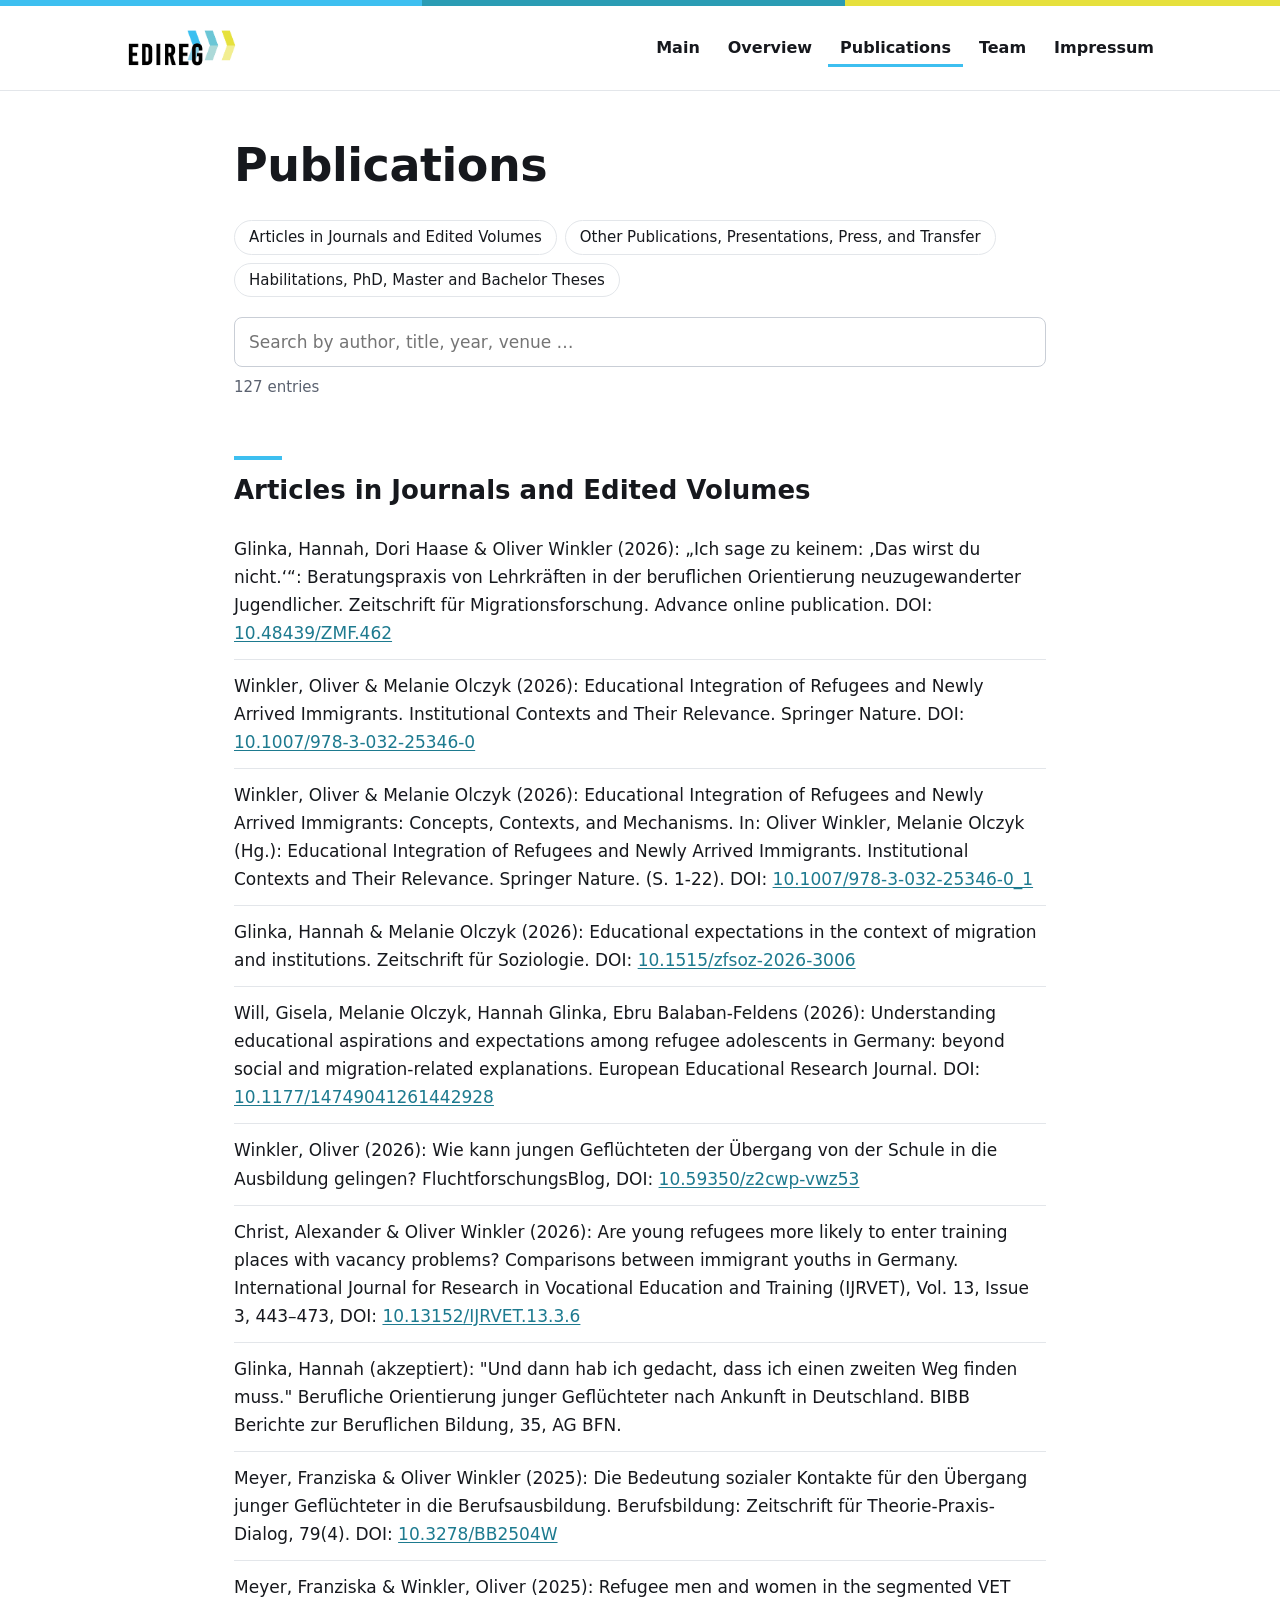
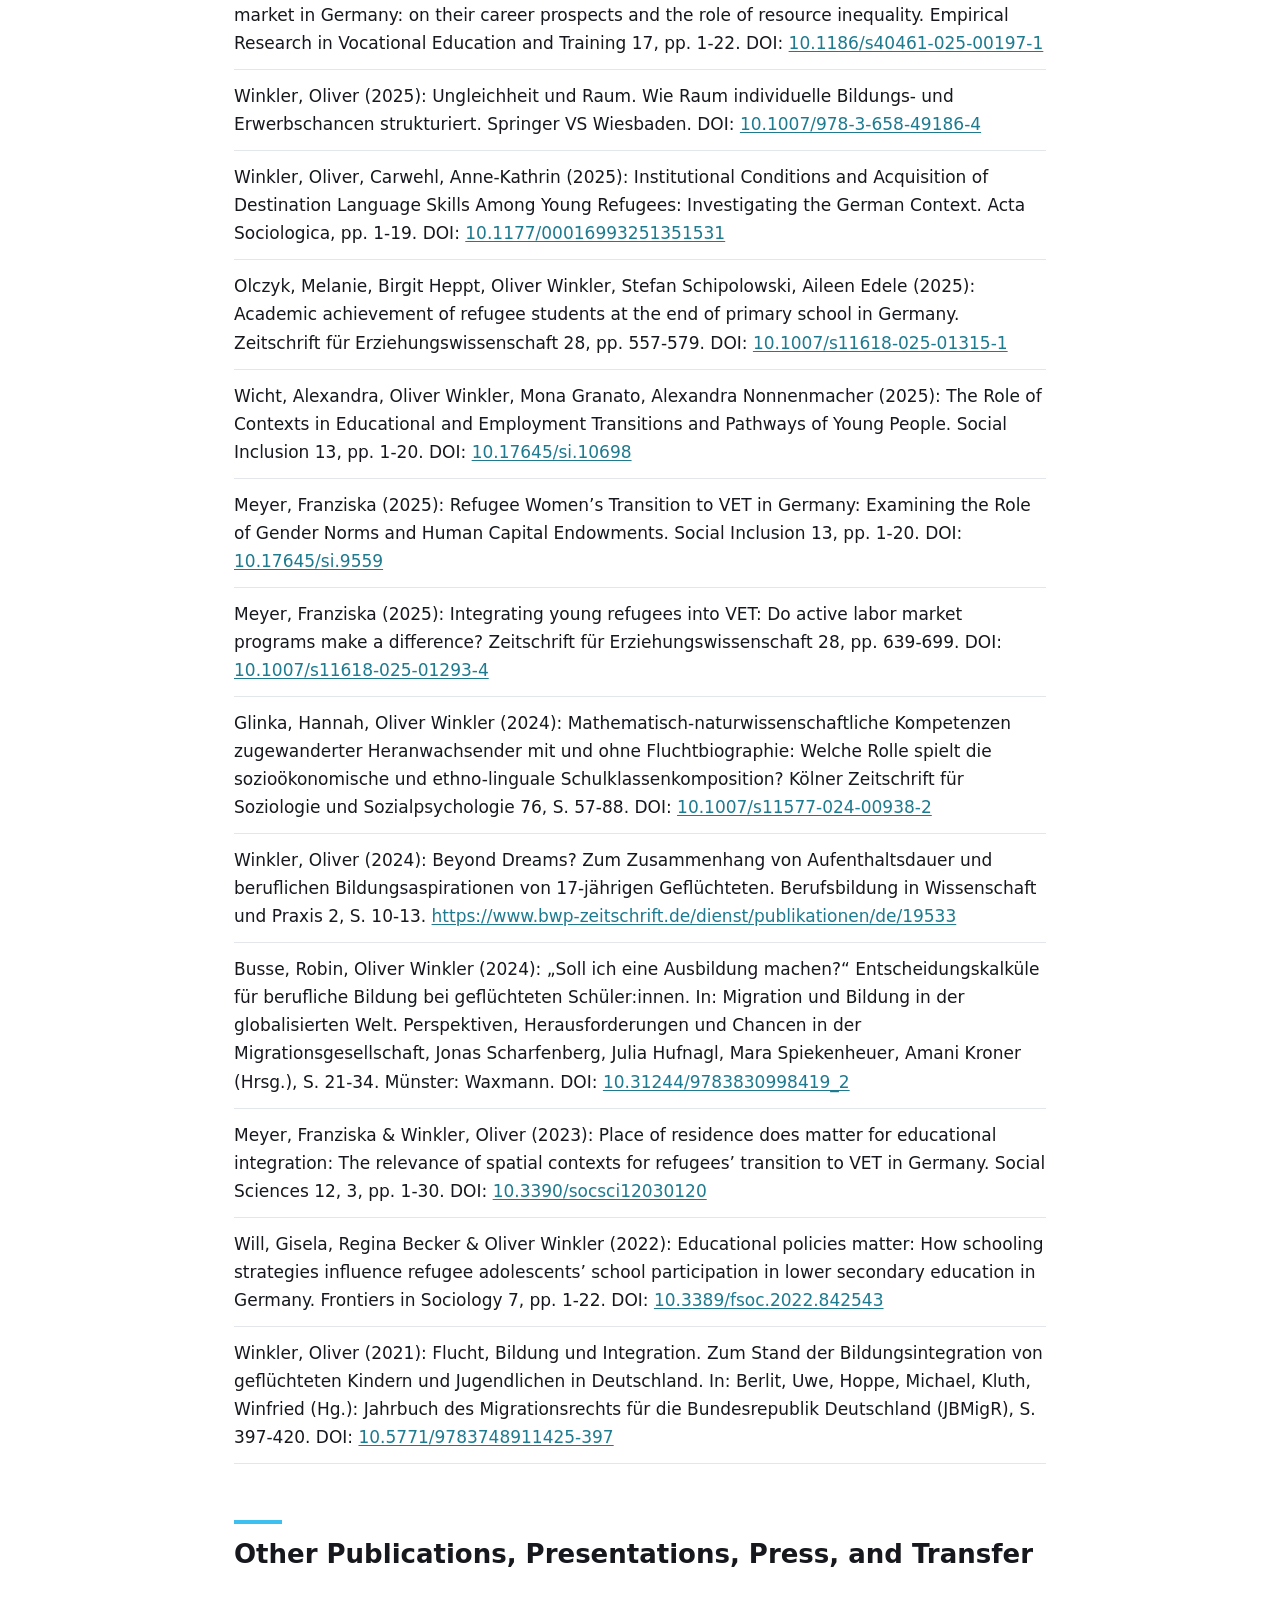
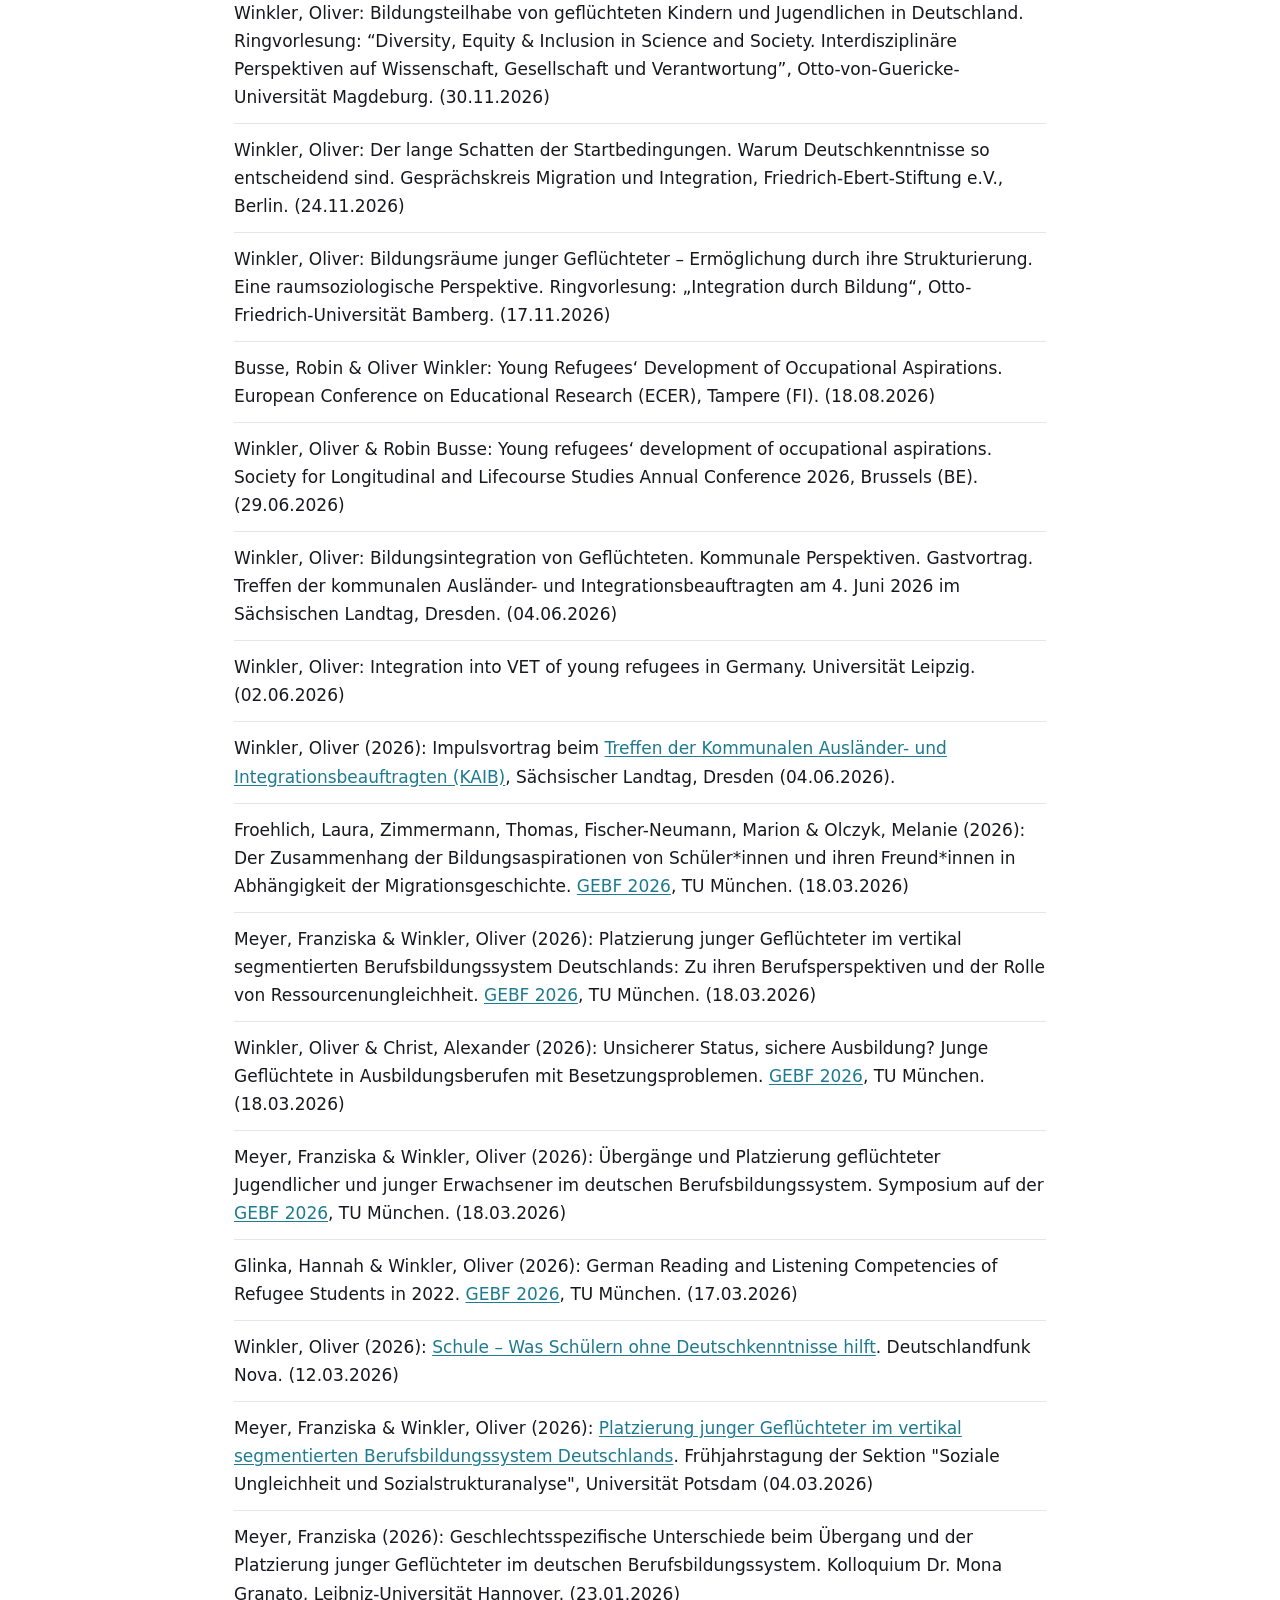
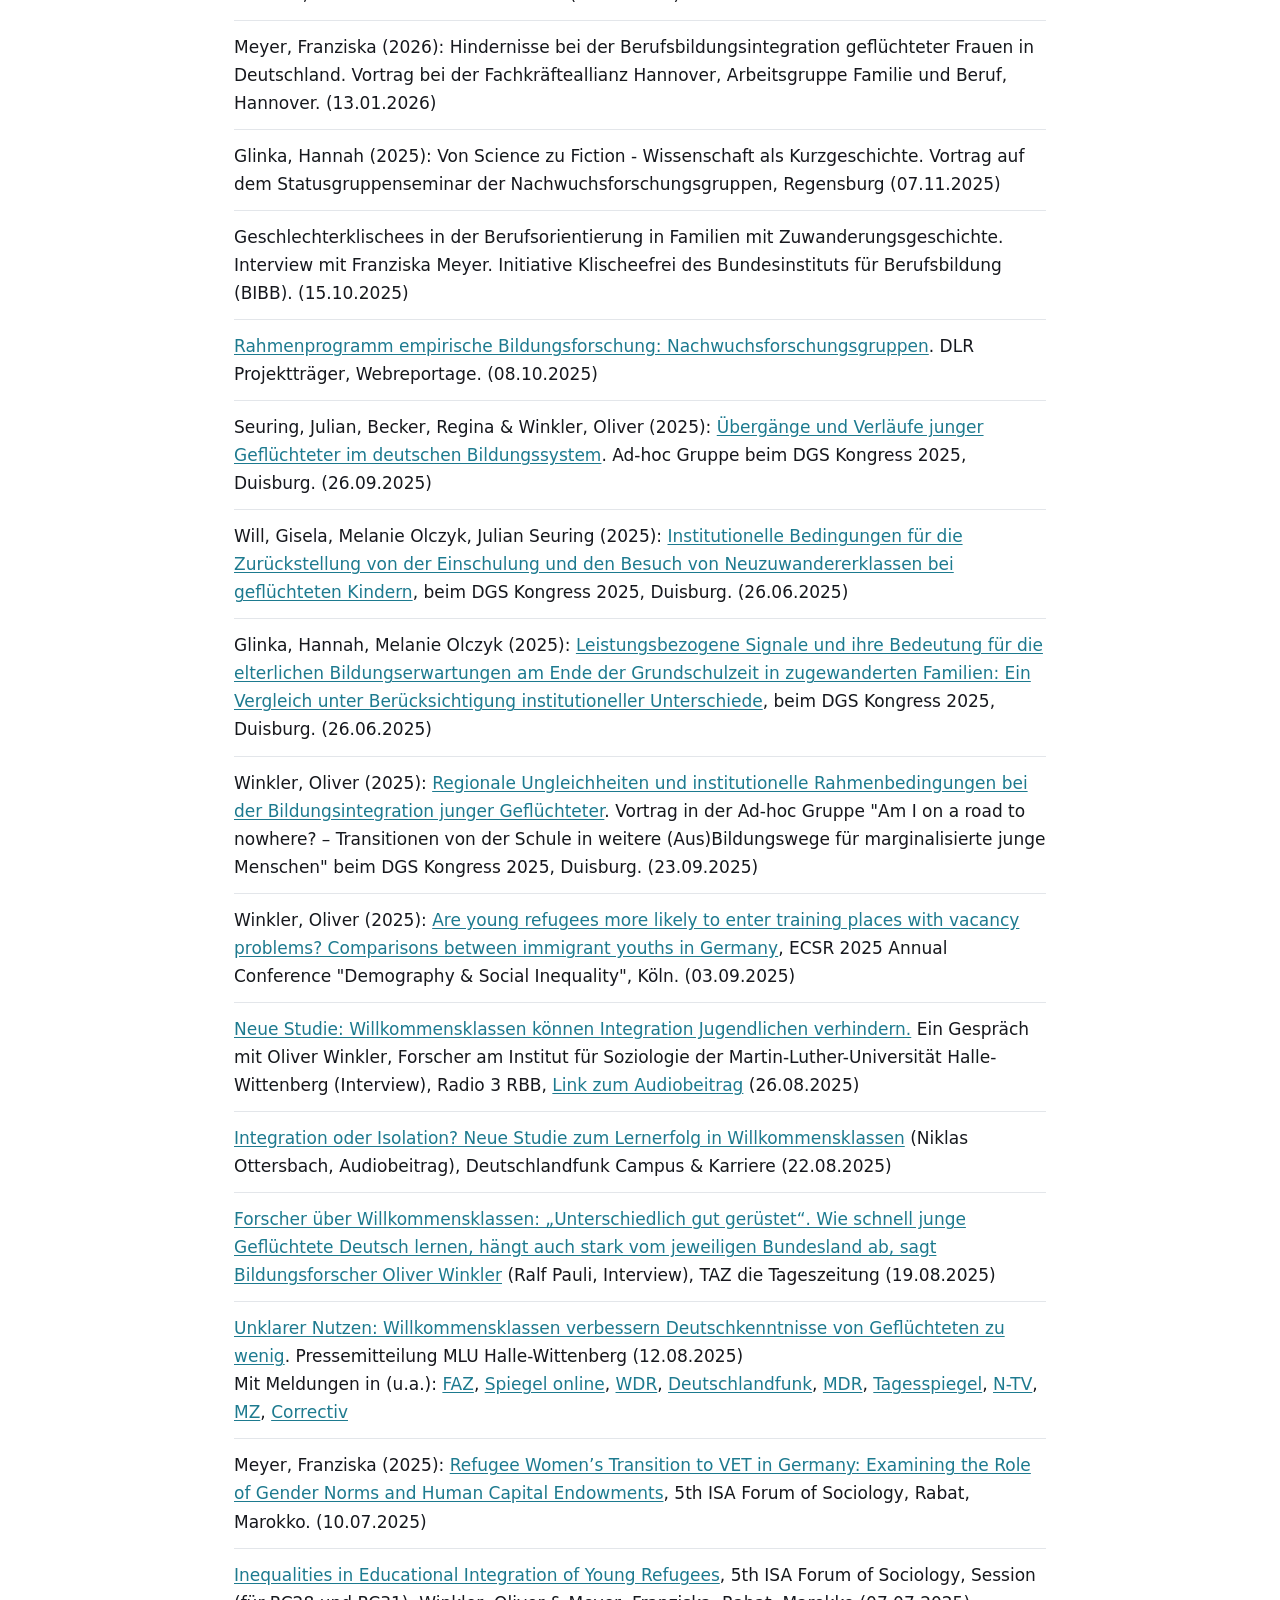
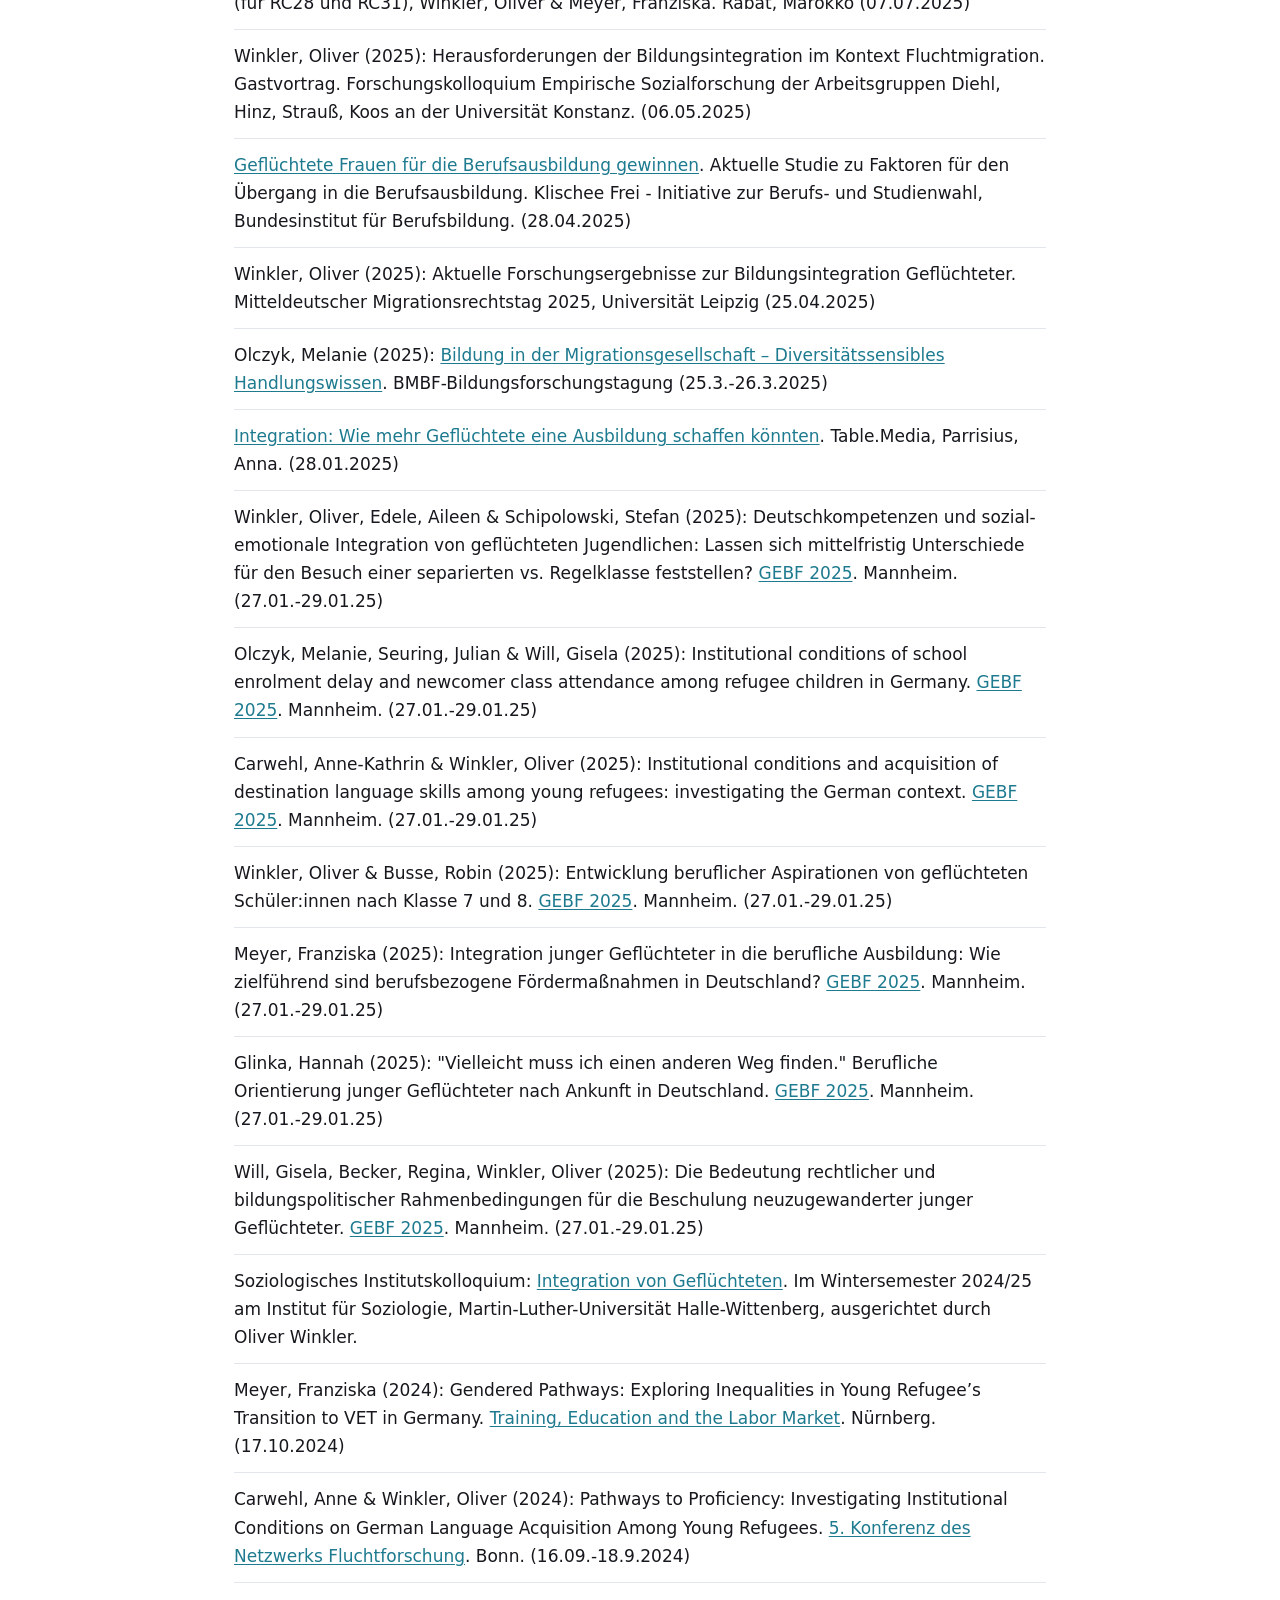
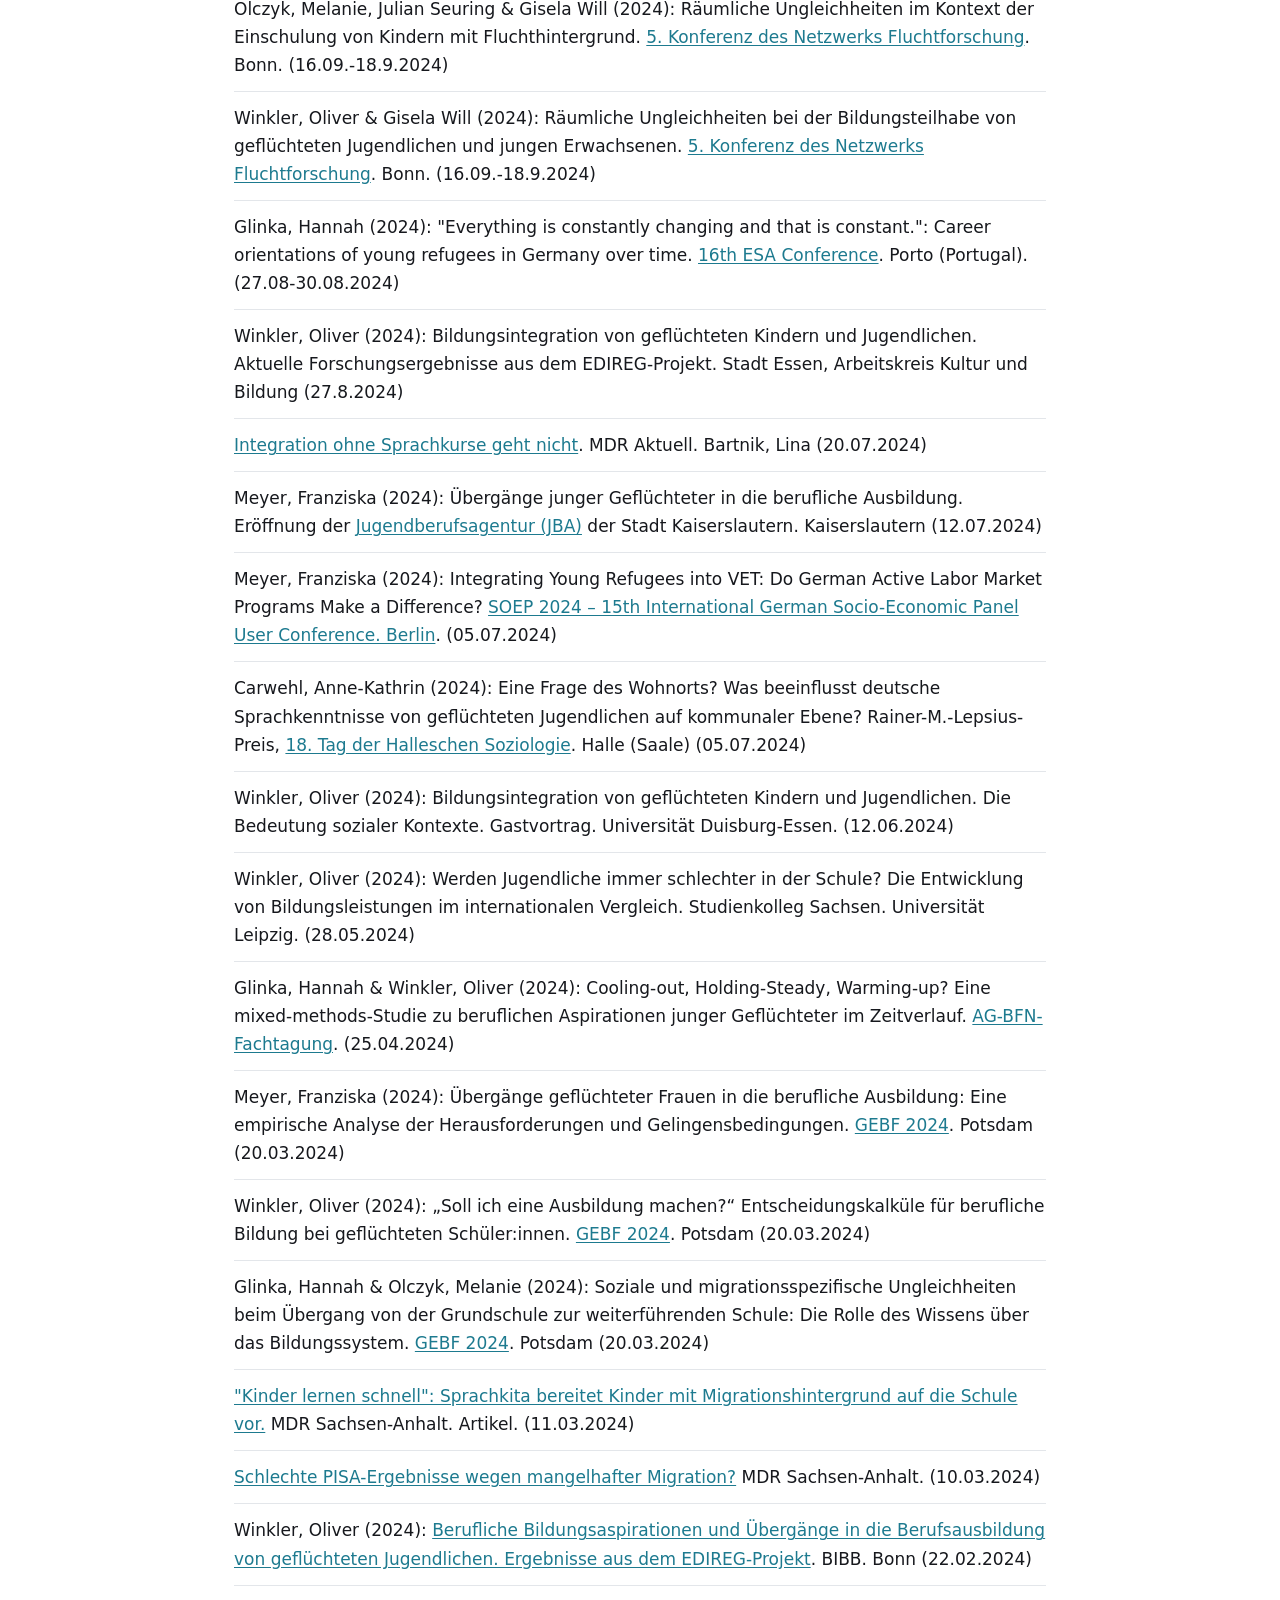
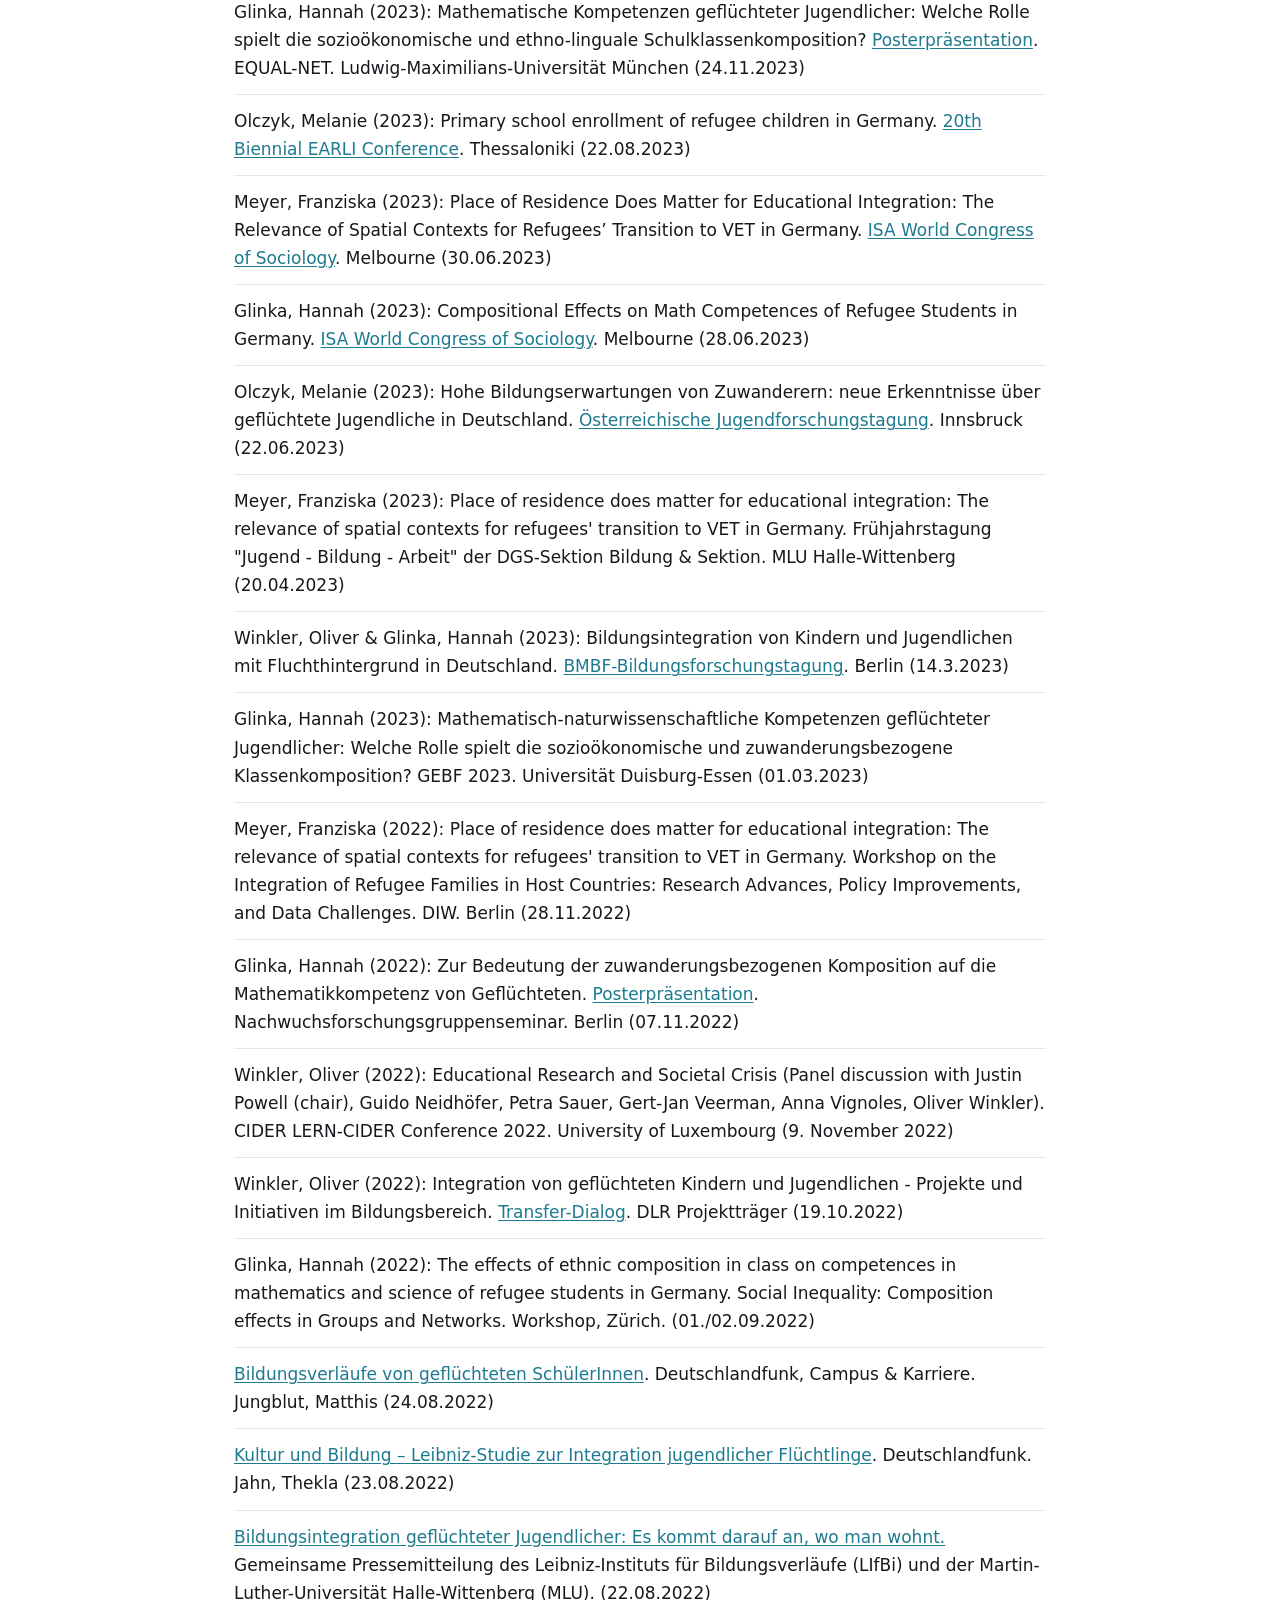
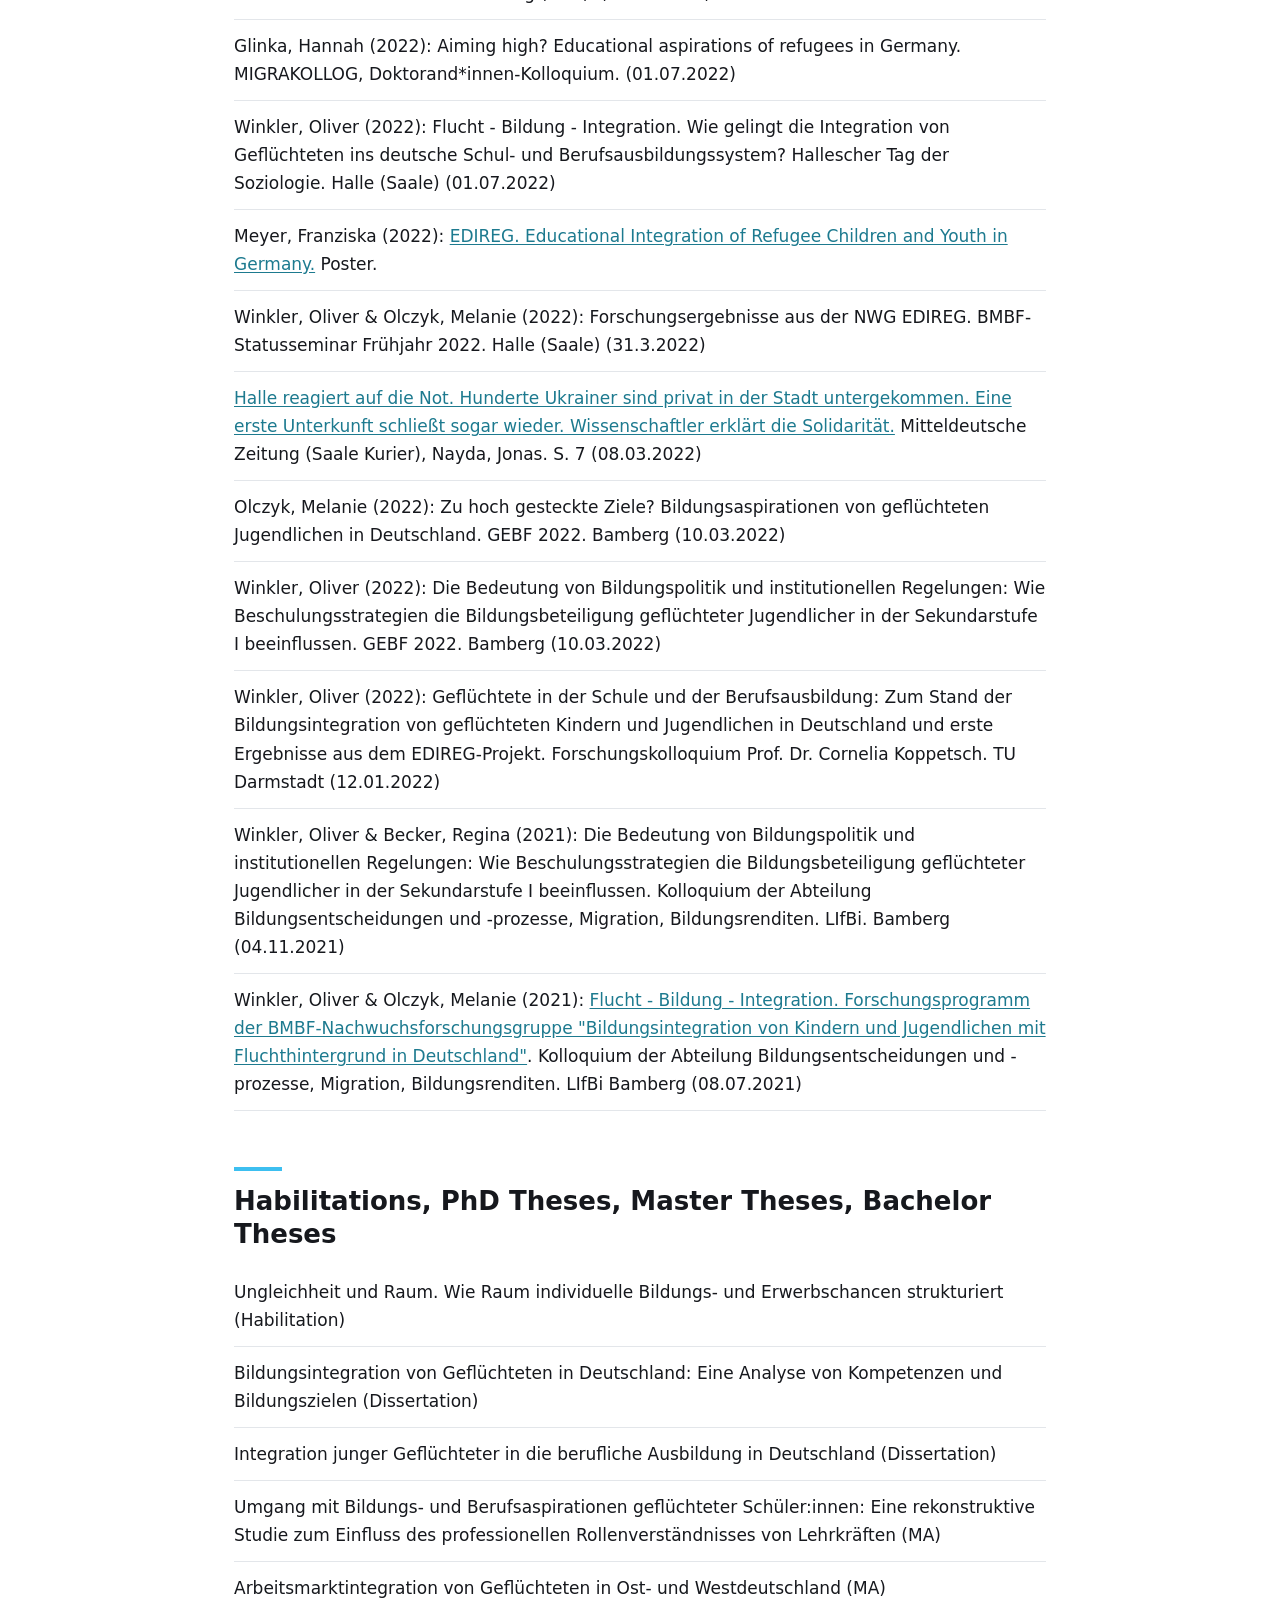
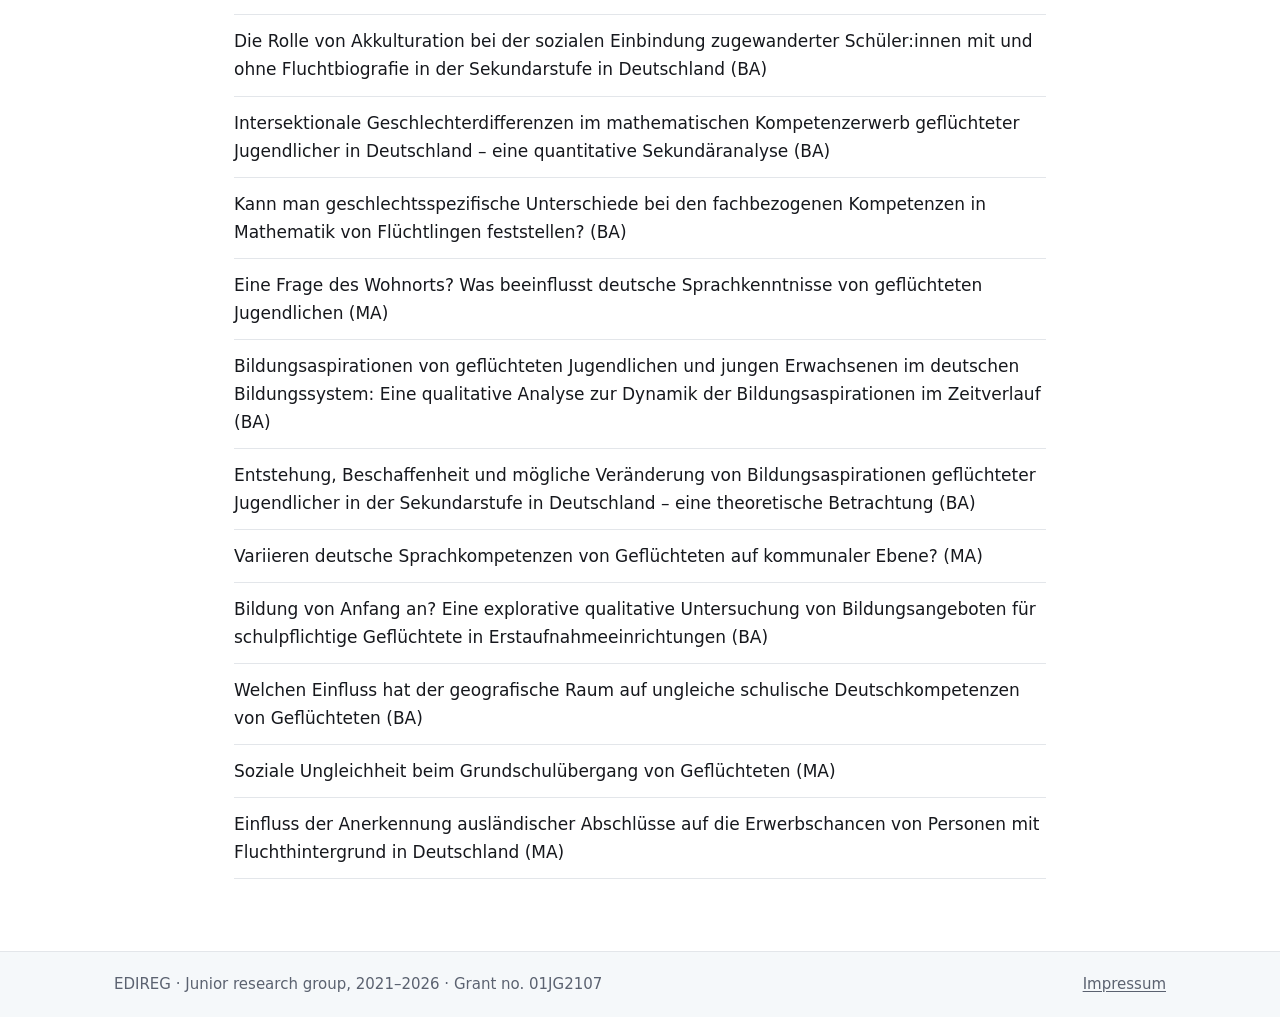
==== publications.html @ 38e937f9 "Add files via upload" ====
<!DOCTYPE html>
<html lang="en">
<head>
  <meta charset="utf-8">
  <meta name="viewport" content="width=device-width, initial-scale=1">
  <title>Publications – EDIREG</title>
  <meta name="description" content="Publications, presentations, press coverage and theses from the EDIREG project.">
  <link rel="icon" type="image/png" href="images/edireg-logo.png">
  <link rel="stylesheet" href="style.css">
</head>
<body>
  <div class="stripe"></div>
  <header class="site-header">
    <div class="inner">
      <a class="brand" href="index.html"><img src="images/edireg-logo.png" alt="EDIREG" width="757" height="355"></a>
      <nav class="nav" aria-label="Main navigation">
      <a href="index.html">Main</a>
      <a href="overview.html">Overview</a>
      <a href="publications.html" aria-current="page">Publications</a>
      <a href="team.html">Team</a>
      <a href="impressum.html">Impressum</a>
      </nav>
    </div>
  </header>

  <main>
<h1>Publications</h1>

<ul class="toc">
  <li><a href="#articles">Articles in Journals and Edited Volumes</a></li>
  <li><a href="#other">Other Publications, Presentations, Press, and Transfer</a></li>
  <li><a href="#theses">Habilitations, PhD, Master and Bachelor Theses</a></li>
</ul>

<label for="q" class="visually-hidden" style="position:absolute;left:-9999px">Search publications</label>
<input id="q" class="search" type="search" placeholder="Search by author, title, year, venue …" autocomplete="off">
<div class="count" id="count" aria-live="polite"></div>

<h2 id="articles">Articles in Journals and Edited Volumes</h2>
<ul class="pubs">
<li>Glinka, Hannah, Dori Haase &amp; Oliver Winkler (2026): „Ich sage zu keinem: ‚Das wirst du nicht.‘“: Beratungspraxis von Lehrkräften in der beruflichen Orientierung neuzugewanderter Jugendlicher. Zeitschrift für Migrationsforschung. Advance online publication. DOI: <a href="https://doi.org/10.48439/ZMF.462">10.48439/ZMF.462</a></li>
<li>Winkler, Oliver &amp; Melanie Olczyk (2026): Educational Integration of Refugees and Newly Arrived Immigrants. Institutional Contexts and Their Relevance. Springer Nature. DOI: <a href="https://doi.org/10.1007/978-3-032-25346-0">10.1007/978-3-032-25346-0</a></li>
<li>Winkler, Oliver &amp; Melanie Olczyk (2026): Educational Integration of Refugees and Newly Arrived Immigrants: Concepts, Contexts, and Mechanisms. In: Oliver Winkler, Melanie Olczyk (Hg.): Educational Integration of Refugees and Newly Arrived Immigrants. Institutional Contexts and Their Relevance. Springer Nature. (S. 1-22). DOI: <a href="https://doi.org/10.1007/978-3-032-25346-0_1">10.1007/978-3-032-25346-0_1</a></li>
<li>Glinka, Hannah &amp; Melanie Olczyk (2026): Educational expectations in the context of migration and institutions. Zeitschrift für Soziologie. DOI: <a href="https://doi.org/10.1515/zfsoz-2026-3006">10.1515/zfsoz-2026-3006</a></li>
<li>Will, Gisela, Melanie Olczyk, Hannah Glinka, Ebru Balaban-Feldens (2026): Understanding educational aspirations and expectations among refugee adolescents in Germany: beyond social and migration-related explanations. European Educational Research Journal. DOI: <a href="https://doi.org/10.1177/14749041261442928">10.1177/14749041261442928</a></li>
<li>Winkler, Oliver (2026): Wie kann jungen Geflüchteten der Übergang von der Schule in die Ausbildung gelingen? FluchtforschungsBlog, DOI: <a href="https://fluchtforschung.net/wie-kann-jungen-gefluechteten-der-uebergang-von-der-schule-in-die-ausbildung-gelingen/">10.59350/z2cwp-vwz53</a></li>
<li>Christ, Alexander &amp; Oliver Winkler (2026): Are young refugees more likely to enter training places with vacancy problems? Comparisons between immigrant youths in Germany. International Journal for Research in Vocational Education and Training (IJRVET), Vol. 13, Issue 3, 443–473, DOI: <a href="https://www.doi.org/10.13152/IJRVET.13.3.6">10.13152/IJRVET.13.3.6</a></li>
<li>Glinka, Hannah (akzeptiert): "Und dann hab ich gedacht, dass ich einen zweiten Weg finden muss." Berufliche Orientierung junger Geflüchteter nach Ankunft in Deutschland. BIBB Berichte zur Beruflichen Bildung, 35, AG BFN.</li>
<li>Meyer, Franziska &amp; Oliver Winkler (2025): Die Bedeutung sozialer Kontakte für den Übergang junger Geflüchteter in die Berufsausbildung. Berufsbildung: Zeitschrift für Theorie-Praxis-Dialog, 79(4). DOI: <a href="https://doi.org/10.3278/BB2504W">10.3278/BB2504W</a></li>
<li>Meyer, Franziska &amp; Winkler, Oliver (2025): Refugee men and women in the segmented VET market in Germany: on their career prospects and the role of resource inequality. Empirical Research in Vocational Education and Training 17, pp. 1-22. DOI: <a href="https://doi.org/10.1186/s40461-025-00197-1">10.1186/s40461-025-00197-1</a></li>
<li>Winkler, Oliver (2025): Ungleichheit und Raum. Wie Raum individuelle Bildungs- und Erwerbschancen strukturiert. Springer VS Wiesbaden. DOI: <a href="https://doi.org/10.1007/978-3-658-49186-4">10.1007/978-3-658-49186-4</a></li>
<li>Winkler, Oliver, Carwehl, Anne-Kathrin (2025): Institutional Conditions and Acquisition of Destination Language Skills Among Young Refugees: Investigating the German Context. Acta Sociologica, pp. 1-19. DOI: <a href="https://journals.sagepub.com/doi/10.1177/00016993251351531">10.1177/00016993251351531</a></li>
<li>Olczyk, Melanie, Birgit Heppt, Oliver Winkler, Stefan Schipolowski, Aileen Edele (2025): Academic achievement of refugee students at the end of primary school in Germany. Zeitschrift für Erziehungswissenschaft 28, pp. 557-579. DOI: <a href="https://doi.org/10.1007/s11618-025-01315-1">10.1007/s11618-025-01315-1</a></li>
<li>Wicht, Alexandra, Oliver Winkler, Mona Granato, Alexandra Nonnenmacher (2025): The Role of Contexts in Educational and Employment Transitions and Pathways of Young People. Social Inclusion 13, pp. 1-20. DOI: <a href="https://doi.org/10.17645/si.10698">10.17645/si.10698</a></li>
<li>Meyer, Franziska (2025): Refugee Women’s Transition to VET in Germany: Examining the Role of Gender Norms and Human Capital Endowments. Social Inclusion 13, pp. 1-20. DOI: <a href="https://www.cogitatiopress.com/socialinclusion/article/view/9559">10.17645/si.9559</a></li>
<li>Meyer, Franziska (2025): Integrating young refugees into VET: Do active labor market programs make a difference? Zeitschrift für Erziehungswissenschaft 28, pp. 639-699. DOI: <a href="https://link.springer.com/article/10.1007/s11618-025-01293-4">10.1007/s11618-025-01293-4</a></li>
<li>Glinka, Hannah, Oliver Winkler (2024): Mathematisch-naturwissenschaftliche Kompetenzen zugewanderter Heranwachsender mit und ohne Fluchtbiographie: Welche Rolle spielt die sozioökonomische und ethno-linguale Schulklassenkomposition? Kölner Zeitschrift für Soziologie und Sozialpsychologie 76, S. 57-88. DOI: <a href="https://doi.org/10.1007/s11577-024-00938-2">10.1007/s11577-024-00938-2</a></li>
<li>Winkler, Oliver (2024): Beyond Dreams? Zum Zusammenhang von Aufenthaltsdauer und beruflichen Bildungsaspirationen von 17-jährigen Geflüchteten. Berufsbildung in Wissenschaft und Praxis 2, S. 10-13. <a href="https://www.bwp-zeitschrift.de/dienst/publikationen/de/19533">https://www.bwp-zeitschrift.de/dienst/publikationen/de/19533</a></li>
<li>Busse, Robin, Oliver Winkler (2024): „Soll ich eine Ausbildung machen?“ Entscheidungskalküle für berufliche Bildung bei geflüchteten Schüler:innen. In: Migration und Bildung in der globalisierten Welt. Perspektiven, Herausforderungen und Chancen in der Migrationsgesellschaft, Jonas Scharfenberg, Julia Hufnagl, Mara Spiekenheuer, Amani Kroner (Hrsg.), S. 21-34. Münster: Waxmann. DOI: <a href="https://doi.org/10.31244/9783830998419_2">10.31244/9783830998419_2</a></li>
<li>Meyer, Franziska &amp; Winkler, Oliver (2023): Place of residence does matter for educational integration: The relevance of spatial contexts for refugees’ transition to VET in Germany. Social Sciences 12, 3, pp. 1-30. DOI: <a href="https://doi.org/10.3390/socsci12030120">10.3390/socsci12030120</a></li>
<li>Will, Gisela, Regina Becker &amp; Oliver Winkler (2022): Educational policies matter: How schooling strategies influence refugee adolescents’ school participation in lower secondary education in Germany. Frontiers in Sociology 7, pp. 1-22. DOI: <a href="https://doi.org/10.3389/fsoc.2022.842543">10.3389/fsoc.2022.842543</a></li>
<li>Winkler, Oliver (2021): Flucht, Bildung und Integration. Zum Stand der Bildungsintegration von geflüchteten Kindern und Jugendlichen in Deutschland. In: Berlit, Uwe, Hoppe, Michael, Kluth, Winfried (Hg.): Jahrbuch des Migrationsrechts für die Bundesrepublik Deutschland (JBMigR), S. 397-420. DOI: <a href="https://doi.org/10.5771/9783748911425-397">10.5771/9783748911425-397</a></li>
</ul>

<h2 id="other">Other Publications, Presentations, Press, and Transfer</h2>
<ul class="pubs">
<li>Winkler, Oliver: Bildungsteilhabe von geflüchteten Kindern und Jugendlichen in Deutschland. Ringvorlesung: “Diversity, Equity &amp; Inclusion in Science and Society. Interdisziplinäre Perspektiven auf Wissenschaft, Gesellschaft und Verantwortung”, Otto-von-Guericke-Universität Magdeburg. (30.11.2026)</li>
<li>Winkler, Oliver: Der lange Schatten der Startbedingungen. Warum Deutschkenntnisse so entscheidend sind. Gesprächskreis Migration und Integration, Friedrich-Ebert-Stiftung e.V., Berlin. (24.11.2026)</li>
<li>Winkler, Oliver: Bildungsräume junger Geflüchteter – Ermöglichung durch ihre Strukturierung. Eine raumsoziologische Perspektive. Ringvorlesung: „Integration durch Bildung“, Otto-Friedrich-Universität Bamberg. (17.11.2026)</li>
<li>Busse, Robin &amp; Oliver Winkler: Young Refugees‘ Development of Occupational Aspirations. European Conference on Educational Research (ECER), Tampere (FI). (18.08.2026)</li>
<li>Winkler, Oliver &amp; Robin Busse: Young refugees‘ development of occupational aspirations. Society for Longitudinal and Lifecourse Studies Annual Conference 2026, Brussels (BE). (29.06.2026)</li>
<li>Winkler, Oliver: Bildungsintegration von Geflüchteten. Kommunale Perspektiven. Gastvortrag. Treffen der kommunalen Ausländer- und Integrationsbeauftragten am 4. Juni 2026 im Sächsischen Landtag, Dresden. (04.06.2026)</li>
<li>Winkler, Oliver: Integration into VET of young refugees in Germany. Universität Leipzig. (02.06.2026)</li>
<li>Winkler, Oliver (2026): Impulsvortrag beim <a href="https://sab.landtag.sachsen.de/de/kommunale-auslaender-und-integrationsbeauftragte-kaib-19075.cshtml">Treffen der Kommunalen Ausländer- und Integrationsbeauftragten (KAIB)</a>, Sächsischer Landtag, Dresden (04.06.2026).</li>
<li>Froehlich, Laura, Zimmermann, Thomas, Fischer-Neumann, Marion &amp; Olczyk, Melanie (2026): Der Zusammenhang der Bildungsaspirationen von Schüler*innen und ihren Freund*innen in Abhängigkeit der Migrationsgeschichte. <a href="https://www.edu.sot.tum.de/edu/gebf-2026/">GEBF 2026</a>, TU München. (18.03.2026)</li>
<li>Meyer, Franziska &amp; Winkler, Oliver (2026): Platzierung junger Geflüchteter im vertikal segmentierten Berufsbildungssystem Deutschlands: Zu ihren Berufsperspektiven und der Rolle von Ressourcenungleichheit. <a href="https://www.edu.sot.tum.de/edu/gebf-2026/">GEBF 2026</a>, TU München. (18.03.2026)</li>
<li>Winkler, Oliver &amp; Christ, Alexander (2026): Unsicherer Status, sichere Ausbildung? Junge Geflüchtete in Ausbildungsberufen mit Besetzungsproblemen. <a href="https://www.edu.sot.tum.de/edu/gebf-2026/">GEBF 2026</a>, TU München. (18.03.2026)</li>
<li>Meyer, Franziska &amp; Winkler, Oliver (2026): Übergänge und Platzierung geflüchteter Jugendlicher und junger Erwachsener im deutschen Berufsbildungssystem. Symposium auf der <a href="https://www.edu.sot.tum.de/edu/gebf-2026/">GEBF 2026</a>, TU München. (18.03.2026)</li>
<li>Glinka, Hannah &amp; Winkler, Oliver (2026): German Reading and Listening Competencies of Refugee Students in 2022. <a href="https://www.edu.sot.tum.de/edu/gebf-2026/">GEBF 2026</a>, TU München. (17.03.2026)</li>
<li>Winkler, Oliver (2026): <a href="https://share.deutschlandradio.de/dlf-audiothek-audio-teilen.html?audio_id=dira_C368484A1DEF11F173A9B883034AF4D0">Schule – Was Schülern ohne Deutschkenntnisse hilft</a>. Deutschlandfunk Nova. (12.03.2026)</li>
<li>Meyer, Franziska &amp; Winkler, Oliver (2026): <a href="https://www.uni-potsdam.de/de/sozialstrukturanalyse/sektionstagung-2026/programm">Platzierung junger Geflüchteter im vertikal segmentierten Berufsbildungssystem Deutschlands</a>. Frühjahrstagung der Sektion "Soziale Ungleichheit und Sozialstrukturanalyse", Universität Potsdam (04.03.2026)</li>
<li>Meyer, Franziska (2026): Geschlechtsspezifische Unterschiede beim Übergang und der Platzierung junger Geflüchteter im deutschen Berufsbildungssystem. Kolloquium Dr. Mona Granato, Leibniz-Universität Hannover. (23.01.2026)</li>
<li>Meyer, Franziska (2026): Hindernisse bei der Berufsbildungsintegration geflüchteter Frauen in Deutschland. Vortrag bei der Fachkräfteallianz Hannover, Arbeitsgruppe Familie und Beruf, Hannover. (13.01.2026)</li>
<li>Glinka, Hannah (2025): Von Science zu Fiction - Wissenschaft als Kurzgeschichte. Vortrag auf dem Statusgruppenseminar der Nachwuchsforschungsgruppen, Regensburg (07.11.2025)</li>
<li>Geschlechterklischees in der Berufsorientierung in Familien mit Zuwanderungsgeschichte. Interview mit Franziska Meyer. Initiative Klischeefrei des Bundesinstituts für Berufsbildung (BIBB). (15.10.2025)</li>
<li><a href="https://magazin.projekttraeger.dlr.de/nachwuchsforschungsgruppen-im-rahmenprogramm-empirische-bildungsforschung">Rahmenprogramm empirische Bildungsforschung: Nachwuchsforschungsgruppen</a>. DLR Projektträger, Webreportage. (08.10.2025)</li>
<li>Seuring, Julian, Becker, Regina &amp; Winkler, Oliver (2025): <a href="https://www.conftool.com/dgskongress2025/index.php?page=browseSessions&amp;form_session=712">Übergänge und Verläufe junger Geflüchteter im deutschen Bildungssystem</a>. Ad-hoc Gruppe beim DGS Kongress 2025, Duisburg. (26.09.2025)</li>
<li>Will, Gisela, Melanie Olczyk, Julian Seuring (2025): <a href="https://www.conftool.com/dgskongress2025/index.php?page=browseSessions&amp;form_session=712">Institutionelle Bedingungen für die Zurückstellung von der Einschulung und den Besuch von Neuzuwandererklassen bei geflüchteten Kindern</a>, beim DGS Kongress 2025, Duisburg. (26.06.2025)</li>
<li>Glinka, Hannah, Melanie Olczyk (2025): <a href="https://www.conftool.com/dgskongress2025/index.php?page=browseSessions&amp;form_session=712">Leistungsbezogene Signale und ihre Bedeutung für die elterlichen Bildungserwartungen am Ende der Grundschulzeit in zugewanderten Familien: Ein Vergleich unter Berücksichtigung institutioneller Unterschiede</a>, beim DGS Kongress 2025, Duisburg. (26.06.2025)</li>
<li>Winkler, Oliver (2025): <a href="https://www.conftool.com/dgskongress2025/index.php?page=browseSessions&amp;form_session=624">Regionale Ungleichheiten und institutionelle Rahmenbedingungen bei der Bildungsintegration junger Geflüchteter</a>. Vortrag in der Ad-hoc Gruppe "Am I on a road to nowhere? – Transitionen von der Schule in weitere (Aus)Bildungswege für marginalisierte junge Menschen" beim DGS Kongress 2025, Duisburg. (23.09.2025)</li>
<li>Winkler, Oliver (2025): <a href="https://uni-koeln.converia.de/frontend/index.php?page_id=2542&amp;v=AuthorList&amp;do=17&amp;day=all&amp;entity_id=20247">Are young refugees more likely to enter training places with vacancy problems? Comparisons between immigrant youths in Germany</a>, ECSR 2025 Annual Conference "Demography &amp; Social Inequality", Köln. (03.09.2025)</li>
<li><a href="https://www.radiodrei.de/programm/schema/sendungen/radio3_am_nachmittag/archiv/20250826_1600/radio3_aktuell_1610.html">Neue Studie: Willkommensklassen können Integration Jugendlichen verhindern.</a> Ein Gespräch mit Oliver Winkler, Forscher am Institut für Soziologie der Martin-Luther-Universität Halle-Wittenberg (Interview), Radio 3 RBB, <a href="https://rbbmediapmdp-a.akamaihd.net/content/46/5c/465c1a1d-70f4-44b1-8846-5814523047c7/040ce3b2-f780-42de-8c92-c8026a4c76a1_b219613b-0db3-4cc3-9300-361da9443111_256k.mp3">Link zum Audiobeitrag</a> (26.08.2025)</li>
<li><a href="https://www.deutschlandfunk.de/integration-oder-isolation-neue-studie-zum-lernerfolg-in-willkommensklassen-100.html">Integration oder Isolation? Neue Studie zum Lernerfolg in Willkommensklassen</a> (Niklas Ottersbach, Audiobeitrag), Deutschlandfunk Campus &amp; Karriere (22.08.2025)</li>
<li><a href="https://taz.de/Forscher-ueber-Willkommensklassen/!6105065/">Forscher über Willkommensklassen: „Unterschiedlich gut gerüstet“. Wie schnell junge Geflüchtete Deutsch lernen, hängt auch stark vom jeweiligen Bundesland ab, sagt Bildungsforscher Oliver Winkler</a> (Ralf Pauli, Interview), TAZ die Tageszeitung (19.08.2025)</li>
<li><a href="https://pressemitteilungen.pr.uni-halle.de/index.php?modus=pmanzeige&amp;pm_id=5943">Unklarer Nutzen: Willkommensklassen verbessern Deutschkenntnisse von Geflüchteten zu wenig</a>. Pressemitteilung MLU Halle-Wittenberg (12.08.2025)<br>Mit Meldungen in (u.a.): <a href="https://www.faz.net/aktuell/politik/inland/fluechtlinge-sollten-sofort-in-die-schule-gehen-muessen-110634126.html">FAZ</a>, <a href="https://www.spiegel.de/panorama/bildung/schulen-willkommensklassen-verzoegern-spracherwerb-gefluechteter-jugendlicher-a-5ce6e0c6-dd93-479a-8df7-cf60491ce8a8">Spiegel online</a>, <a href="https://www1.wdr.de/kultur/kulturnachrichten/willkommensklassen-spracherwerb-100.html">WDR</a>, <a href="https://www.deutschlandfunk.de/studie-willkommensklassen-verzoegern-spracherwerb-gefluechteter-jugendlicher-102.html">Deutschlandfunk</a>, <a href="https://www.mdr.de/wissen/bildung/willkommensklassen-verzoegern-spracherwerb-100.html">MDR</a>, <a href="https://www.tagesspiegel.de/politik/zu-lange-wartezeiten-vor-einschulung-spracherwerb-von-gefluchteten-in-willkommensklassen-nicht-so-gut-wie-erhofft-14166887.html">Tagesspiegel</a>, <a href="https://www.n-tv.de/panorama/Junge-Gefluechtete-lernen-in-Willkommensklassen-schlechter-Deutsch-article25960805.html">N-TV</a>, <a href="https://www.mz.de/mitteldeutschland/sachsen-anhalt/studie-aus-halle-willkommensklassen-helfen-jungen-fluchtlingen-kaum-beim-spracherwerb-4097177">MZ</a>, <a href="https://correctiv.org/spotlight-newsletter/die-vergessene-kaste-lieferfahrer/#grafik-des-tages">Correctiv</a></li>
<li>Meyer, Franziska (2025): <a href="https://isaconf.confex.com/isaconf/forum2025/meetingapp.cgi/Paper/152097">Refugee Women’s Transition to VET in Germany: Examining the Role of Gender Norms and Human Capital Endowments</a>, 5th ISA Forum of Sociology, Rabat, Marokko. (10.07.2025)</li>
<li><a href="https://isaconf.confex.com/isaconf/forum2025/meetingapp.cgi/Session/20691">Inequalities in Educational Integration of Young Refugees</a>, 5th ISA Forum of Sociology, Session (für RC28 und RC31), Winkler, Oliver &amp; Meyer, Franziska. Rabat, Marokko (07.07.2025)</li>
<li>Winkler, Oliver (2025): Herausforderungen der Bildungsintegration im Kontext Fluchtmigration. Gastvortrag. Forschungskolloquium Empirische Sozialforschung der Arbeitsgruppen Diehl, Hinz, Strauß, Koos an der Universität Konstanz. (06.05.2025)</li>
<li><a href="https://www.klischee-frei.de/de/gefluchtete-frauen-fur-die-berufsausbildung-gewinnen-110860.php">Geflüchtete Frauen für die Berufsausbildung gewinnen</a>. Aktuelle Studie zu Faktoren für den Übergang in die Berufsausbildung. Klischee Frei - Initiative zur Berufs- und Studienwahl, Bundesinstitut für Berufsbildung. (28.04.2025)</li>
<li>Winkler, Oliver (2025): Aktuelle Forschungsergebnisse zur Bildungsintegration Geflüchteter. Mitteldeutscher Migrationsrechtstag 2025, Universität Leipzig (25.04.2025)</li>
<li>Olczyk, Melanie (2025): <a href="https://www.empirische-bildungsforschung-bmbf.de/de/Forum-08-Bildung-in-der-Migrationsgesellschaft-Diversitatssensibles-Handlungswissen-2467.html">Bildung in der Migrationsgesellschaft – Diversitätssensibles Handlungswissen</a>. BMBF-Bildungsforschungstagung (25.3.-26.3.2025)</li>
<li><a href="https://table.media/bildung/analyse/integration-wie-mehr-gefluechtete-eine-ausbildung-schaffen-koennten/">Integration: Wie mehr Geflüchtete eine Ausbildung schaffen könnten</a>. Table.Media, Parrisius, Anna. (28.01.2025)</li>
<li>Winkler, Oliver, Edele, Aileen &amp; Schipolowski, Stefan (2025): Deutschkompetenzen und sozial-emotionale Integration von geflüchteten Jugendlichen: Lassen sich mittelfristig Unterschiede für den Besuch einer separierten vs. Regelklasse feststellen? <a href="https://www.sowi.uni-mannheim.de/gebf-2025">GEBF 2025</a>. Mannheim. (27.01.-29.01.25)</li>
<li>Olczyk, Melanie, Seuring, Julian &amp; Will, Gisela (2025): Institutional conditions of school enrolment delay and newcomer class attendance among refugee children in Germany. <a href="https://www.sowi.uni-mannheim.de/gebf-2025">GEBF 2025</a>. Mannheim. (27.01.-29.01.25)</li>
<li>Carwehl, Anne-Kathrin &amp; Winkler, Oliver (2025): Institutional conditions and acquisition of destination language skills among young refugees: investigating the German context. <a href="https://www.sowi.uni-mannheim.de/gebf-2025">GEBF 2025</a>. Mannheim. (27.01.-29.01.25)</li>
<li>Winkler, Oliver &amp; Busse, Robin (2025): Entwicklung beruflicher Aspirationen von geflüchteten Schüler:innen nach Klasse 7 und 8. <a href="https://www.sowi.uni-mannheim.de/gebf-2025">GEBF 2025</a>. Mannheim. (27.01.-29.01.25)</li>
<li>Meyer, Franziska (2025): Integration junger Geflüchteter in die berufliche Ausbildung: Wie zielführend sind berufsbezogene Fördermaßnahmen in Deutschland? <a href="https://www.sowi.uni-mannheim.de/gebf-2025">GEBF 2025</a>. Mannheim. (27.01.-29.01.25)</li>
<li>Glinka, Hannah (2025): "Vielleicht muss ich einen anderen Weg finden." Berufliche Orientierung junger Geflüchteter nach Ankunft in Deutschland. <a href="https://www.sowi.uni-mannheim.de/gebf-2025">GEBF 2025</a>. Mannheim. (27.01.-29.01.25)</li>
<li>Will, Gisela, Becker, Regina, Winkler, Oliver (2025): Die Bedeutung rechtlicher und bildungspolitischer Rahmenbedingungen für die Beschulung neuzugewanderter junger Geflüchteter. <a href="https://www.sowi.uni-mannheim.de/gebf-2025">GEBF 2025</a>. Mannheim. (27.01.-29.01.25)</li>
<li>Soziologisches Institutskolloquium: <a href="https://soziologie.uni-halle.de/im/1727343299_2291_00_800.png">Integration von Geflüchteten</a>. Im Wintersemester 2024/25 am Institut für Soziologie, Martin-Luther-Universität Halle-Wittenberg, ausgerichtet durch Oliver Winkler.</li>
<li>Meyer, Franziska (2024): Gendered Pathways: Exploring Inequalities in Young Refugee’s Transition to VET in Germany. <a href="https://eveeno.com/iab-education-workshop">Training, Education and the Labor Market</a>. Nürnberg. (17.10.2024)</li>
<li>Carwehl, Anne &amp; Winkler, Oliver (2024): Pathways to Proficiency: Investigating Institutional Conditions on German Language Acquisition Among Young Refugees. <a href="https://fluchtforschung.net/veranstaltungen/5-konferenz-des-netzwerks-fluchtforschung-2/">5. Konferenz des Netzwerks Fluchtforschung</a>. Bonn. (16.09.-18.9.2024)</li>
<li>Olczyk, Melanie, Julian Seuring &amp; Gisela Will (2024): Räumliche Ungleichheiten im Kontext der Einschulung von Kindern mit Fluchthintergrund. <a href="https://fluchtforschung.net/veranstaltungen/5-konferenz-des-netzwerks-fluchtforschung-2/">5. Konferenz des Netzwerks Fluchtforschung</a>. Bonn. (16.09.-18.9.2024)</li>
<li>Winkler, Oliver &amp; Gisela Will (2024): Räumliche Ungleichheiten bei der Bildungsteilhabe von geflüchteten Jugendlichen und jungen Erwachsenen. <a href="https://fluchtforschung.net/veranstaltungen/5-konferenz-des-netzwerks-fluchtforschung-2/">5. Konferenz des Netzwerks Fluchtforschung</a>. Bonn. (16.09.-18.9.2024)</li>
<li>Glinka, Hannah (2024): "Everything is constantly changing and that is constant.": Career orientations of young refugees in Germany over time. <a href="https://www.europeansociology.org/conferences">16th ESA Conference</a>. Porto (Portugal). (27.08-30.08.2024)</li>
<li>Winkler, Oliver (2024): Bildungsintegration von geflüchteten Kindern und Jugendlichen. Aktuelle Forschungsergebnisse aus dem EDIREG-Projekt. Stadt Essen, Arbeitskreis Kultur und Bildung (27.8.2024)</li>
<li><a href="https://www.mdr.de/nachrichten/deutschland/politik/integration-sprachkurse-kuerzung-politik-inneresicherheit-100.html">Integration ohne Sprachkurse geht nicht</a>. MDR Aktuell. Bartnik, Lina (20.07.2024)</li>
<li>Meyer, Franziska (2024): Übergänge junger Geflüchteter in die berufliche Ausbildung. Eröffnung der <a href="https://www.jba-kl.de/">Jugendberufsagentur (JBA)</a> der Stadt Kaiserslautern. Kaiserslautern (12.07.2024)</li>
<li>Meyer, Franziska (2024): Integrating Young Refugees into VET: Do German Active Labor Market Programs Make a Difference? <a href="https://www.diw.de/de/diw_01.c.876048.de/veranstaltungen/soep_2024_____15th_international_german_socio-economic_panel_user_conference.html#ab_textabschnitt_diw_01.c.900208.de">SOEP 2024 – 15th International German Socio-Economic Panel User Conference. Berlin</a>. (05.07.2024)</li>
<li>Carwehl, Anne-Kathrin (2024): Eine Frage des Wohnorts? Was beeinflusst deutsche Sprachkenntnisse von geflüchteten Jugendlichen auf kommunaler Ebene? Rainer-M.-Lepsius-Preis, <a href="https://soziologie.uni-halle.de/profil/alumni/termine/">18. Tag der Halleschen Soziologie</a>. Halle (Saale) (05.07.2024)</li>
<li>Winkler, Oliver (2024): Bildungsintegration von geflüchteten Kindern und Jugendlichen. Die Bedeutung sozialer Kontexte. Gastvortrag. Universität Duisburg-Essen. (12.06.2024)</li>
<li>Winkler, Oliver (2024): Werden Jugendliche immer schlechter in der Schule? Die Entwicklung von Bildungsleistungen im internationalen Vergleich. Studienkolleg Sachsen. Universität Leipzig. (28.05.2024)</li>
<li>Glinka, Hannah &amp; Winkler, Oliver (2024): Cooling-out, Holding-Steady, Warming-up? Eine mixed-methods-Studie zu beruflichen Aspirationen junger Geflüchteter im Zeitverlauf. <a href="https://www.agbfn.de/de/agbfn_148614.php">AG-BFN-Fachtagung</a>. (25.04.2024)</li>
<li>Meyer, Franziska (2024): Übergänge geflüchteter Frauen in die berufliche Ausbildung: Eine empirische Analyse der Herausforderungen und Gelingensbedingungen. <a href="https://www.uni-potsdam.de/de/gebf2024/index">GEBF 2024</a>. Potsdam (20.03.2024)</li>
<li>Winkler, Oliver (2024): „Soll ich eine Ausbildung machen?“ Entscheidungskalküle für berufliche Bildung bei geflüchteten Schüler:innen. <a href="https://www.uni-potsdam.de/de/gebf2024/index">GEBF 2024</a>. Potsdam (20.03.2024)</li>
<li>Glinka, Hannah &amp; Olczyk, Melanie (2024): Soziale und migrationsspezifische Ungleichheiten beim Übergang von der Grundschule zur weiterführenden Schule: Die Rolle des Wissens über das Bildungssystem. <a href="https://www.uni-potsdam.de/de/gebf2024/index">GEBF 2024</a>. Potsdam (20.03.2024)</li>
<li><a href="https://www.mdr.de/nachrichten/sachsen-anhalt/magdeburg/magdeburg/sprache-schule-kita-migrationshintergrund-100.html">"Kinder lernen schnell": Sprachkita bereitet Kinder mit Migrationshintergrund auf die Schule vor.</a> MDR Sachsen-Anhalt. Artikel. (11.03.2024)</li>
<li><a href="https://www.ardmediathek.de/video/mdr-sachsen-anhalt-heute/schlechte-pisa-ergebnisse-wegen-mangelhafter-migration/mdr-sachsen-anhalt/Y3JpZDovL21kci5kZS9iZWl0cmFnL2Ntcy85NDM0ZTRkZC0wM2MzLTQxMjgtODVkYi04NWI3ZTg1NzNlODU">Schlechte PISA-Ergebnisse wegen mangelhafter Migration?</a> MDR Sachsen-Anhalt. (10.03.2024)</li>
<li>Winkler, Oliver (2024): <a href="https://www.bibb.de/dokumente/ablage/Winkler_Abstract.pdf">Berufliche Bildungsaspirationen und Übergänge in die Berufsausbildung von geflüchteten Jugendlichen. Ergebnisse aus dem EDIREG-Projekt</a>. BIBB. Bonn (22.02.2024)</li>
<li>Glinka, Hannah (2023): Mathematische Kompetenzen geflüchteter Jugendlicher: Welche Rolle spielt die sozioökonomische und ethno-linguale Schulklassenkomposition? <a href="https://filer.itz.uni-halle.de/dl/1963/pub/Poster_Glinka.pdf">Posterpräsentation</a>. EQUAL-NET. Ludwig-Maximilians-Universität München (24.11.2023)</li>
<li>Olczyk, Melanie (2023): Primary school enrollment of refugee children in Germany. <a href="https://www.earli.org/events/earli2023">20th Biennial EARLI Conference</a>. Thessaloniki (22.08.2023)</li>
<li>Meyer, Franziska (2023): Place of Residence Does Matter for Educational Integration: The Relevance of Spatial Contexts for Refugees’ Transition to VET in Germany. <a href="https://www.isa-sociology.org/en/conferences/world-congress/melbourne-2023">ISA World Congress of Sociology</a>. Melbourne (30.06.2023)</li>
<li>Glinka, Hannah (2023): Compositional Effects on Math Competences of Refugee Students in Germany. <a href="https://www.isa-sociology.org/en/conferences/world-congress/melbourne-2023">ISA World Congress of Sociology</a>. Melbourne (28.06.2023)</li>
<li>Olczyk, Melanie (2023): Hohe Bildungserwartungen von Zuwanderern: neue Erkenntnisse über geflüchtete Jugendliche in Deutschland. <a href="https://www.uibk.ac.at/congress/jugendforschungstagung-oesterreich/programm/">Österreichische Jugendforschungstagung</a>. Innsbruck (22.06.2023)</li>
<li>Meyer, Franziska (2023): Place of residence does matter for educational integration: The relevance of spatial contexts for refugees' transition to VET in Germany. Frühjahrstagung "Jugend - Bildung - Arbeit" der DGS-Sektion Bildung &amp; Sektion. MLU Halle-Wittenberg (20.04.2023)</li>
<li>Winkler, Oliver &amp; Glinka, Hannah (2023): Bildungsintegration von Kindern und Jugendlichen mit Fluchthintergrund in Deutschland. <a href="https://www.empirische-bildungsforschung-bmbf.de/de/BMBF-Bildungsforschungstagung-1719.html">BMBF-Bildungsforschungstagung</a>. Berlin (14.3.2023)</li>
<li>Glinka, Hannah (2023): Mathematisch-naturwissenschaftliche Kompetenzen geflüchteter Jugendlicher: Welche Rolle spielt die sozioökonomische und zuwanderungsbezogene Klassenkomposition? GEBF 2023. Universität Duisburg-Essen (01.03.2023)</li>
<li>Meyer, Franziska (2022): Place of residence does matter for educational integration: The relevance of spatial contexts for refugees' transition to VET in Germany. Workshop on the Integration of Refugee Families in Host Countries: Research Advances, Policy Improvements, and Data Challenges. DIW. Berlin (28.11.2022)</li>
<li>Glinka, Hannah (2022): Zur Bedeutung der zuwanderungsbezogenen Komposition auf die Mathematikkompetenz von Geflüchteten. <a href="https://filer.itz.uni-halle.de/dl/1963/pub/GlinkaHannah_Poster_A0.pdf">Posterpräsentation</a>. Nachwuchsforschungsgruppenseminar. Berlin (07.11.2022)</li>
<li>Winkler, Oliver (2022): Educational Research and Societal Crisis (Panel discussion with Justin Powell (chair), Guido Neidhöfer, Petra Sauer, Gert-Jan Veerman, Anna Vignoles, Oliver Winkler). CIDER LERN-CIDER Conference 2022. University of Luxembourg (9. November 2022)</li>
<li>Winkler, Oliver (2022): Integration von geflüchteten Kindern und Jugendlichen - Projekte und Initiativen im Bildungsbereich. <a href="https://www.empirische-bildungsforschung-bmbf.de/de/Transfer-Dialog-Folge-2-Integration-von-gefluchteten-Kindern-und-Jugendlichen-Projekte-und-2173.html">Transfer-Dialog</a>. DLR Projektträger (19.10.2022)</li>
<li>Glinka, Hannah (2022): The effects of ethnic composition in class on competences in mathematics and science of refugee students in Germany. Social Inequality: Composition effects in Groups and Networks. Workshop, Zürich. (01./02.09.2022)</li>
<li><a href="https://www.deutschlandfunk.de/bildungsverlaeufe-von-gefluechteten-schuelerinnen-interview-regina-becker-dlf-070498c6-100.html">Bildungsverläufe von geflüchteten SchülerInnen</a>. Deutschlandfunk, Campus &amp; Karriere. Jungblut, Matthis (24.08.2022)</li>
<li><a href="https://www.deutschlandfunk.de/kultur-und-bildung-leibniz-studie-zur-integration-jugendlicher-fluechtlinge-dlf-94714808-100.html">Kultur und Bildung – Leibniz-Studie zur Integration jugendlicher Flüchtlinge</a>. Deutschlandfunk. Jahn, Thekla (23.08.2022)</li>
<li><a href="https://pressemitteilungen.pr.uni-halle.de/index.php?modus=pmanzeige&amp;pm_id=5441">Bildungsintegration geflüchteter Jugendlicher: Es kommt darauf an, wo man wohnt.</a> Gemeinsame Pressemitteilung des Leibniz-Instituts für Bildungsverläufe (LIfBi) und der Martin-Luther-Universität Halle-Wittenberg (MLU). (22.08.2022)</li>
<li>Glinka, Hannah (2022): Aiming high? Educational aspirations of refugees in Germany. MIGRAKOLLOG, Doktorand*innen-Kolloquium. (01.07.2022)</li>
<li>Winkler, Oliver (2022): Flucht - Bildung - Integration. Wie gelingt die Integration von Geflüchteten ins deutsche Schul- und Berufsausbildungssystem? Hallescher Tag der Soziologie. Halle (Saale) (01.07.2022)</li>
<li>Meyer, Franziska (2022): <a href="https://filer.itz.uni-halle.de/dl/1963/intern/poster_EDIREG_2022.pdf">EDIREG. Educational Integration of Refugee Children and Youth in Germany.</a> Poster.</li>
<li>Winkler, Oliver &amp; Olczyk, Melanie (2022): Forschungsergebnisse aus der NWG EDIREG. BMBF-Statusseminar Frühjahr 2022. Halle (Saale) (31.3.2022)</li>
<li><a href="https://www.mz.de/lokal/halle-saale/sorgen-die-fluchtlinge-fur-einen-sinneswandel-in-halle-3347371">Halle reagiert auf die Not. Hunderte Ukrainer sind privat in der Stadt untergekommen. Eine erste Unterkunft schließt sogar wieder. Wissenschaftler erklärt die Solidarität.</a> Mitteldeutsche Zeitung (Saale Kurier), Nayda, Jonas. S. 7 (08.03.2022)</li>
<li>Olczyk, Melanie (2022): Zu hoch gesteckte Ziele? Bildungsaspirationen von geflüchteten Jugendlichen in Deutschland. GEBF 2022. Bamberg (10.03.2022)</li>
<li>Winkler, Oliver (2022): Die Bedeutung von Bildungspolitik und institutionellen Regelungen: Wie Beschulungsstrategien die Bildungsbeteiligung geflüchteter Jugendlicher in der Sekundarstufe I beeinflussen. GEBF 2022. Bamberg (10.03.2022)</li>
<li>Winkler, Oliver (2022): Geflüchtete in der Schule und der Berufsausbildung: Zum Stand der Bildungsintegration von geflüchteten Kindern und Jugendlichen in Deutschland und erste Ergebnisse aus dem EDIREG-Projekt. Forschungskolloquium Prof. Dr. Cornelia Koppetsch. TU Darmstadt (12.01.2022)</li>
<li>Winkler, Oliver &amp; Becker, Regina (2021): Die Bedeutung von Bildungspolitik und institutionellen Regelungen: Wie Beschulungsstrategien die Bildungsbeteiligung geflüchteter Jugendlicher in der Sekundarstufe I beeinflussen. Kolloquium der Abteilung Bildungsentscheidungen und -prozesse, Migration, Bildungsrenditen. LIfBi. Bamberg (04.11.2021)</li>
<li>Winkler, Oliver &amp; Olczyk, Melanie (2021): <a href="https://filer.itz.uni-halle.de/dl/443/pub/abteilungskolloquium_bamberg_edireg.pdf">Flucht - Bildung - Integration. Forschungsprogramm der BMBF-Nachwuchsforschungsgruppe "Bildungsintegration von Kindern und Jugendlichen mit Fluchthintergrund in Deutschland"</a>. Kolloquium der Abteilung Bildungsentscheidungen und -prozesse, Migration, Bildungsrenditen. LIfBi Bamberg (08.07.2021)</li>
</ul>

<h2 id="theses">Habilitations, PhD Theses, Master Theses, Bachelor Theses</h2>
<ul class="pubs">
<li>Ungleichheit und Raum. Wie Raum individuelle Bildungs- und Erwerbschancen strukturiert (Habilitation)</li>
<li>Bildungsintegration von Geflüchteten in Deutschland: Eine Analyse von Kompetenzen und Bildungszielen (Dissertation)</li>
<li>Integration junger Geflüchteter in die berufliche Ausbildung in Deutschland (Dissertation)</li>
<li>Umgang mit Bildungs- und Berufsaspirationen geflüchteter Schüler:innen: Eine rekonstruktive Studie zum Einfluss des professionellen Rollenverständnisses von Lehrkräften (MA)</li>
<li>Arbeitsmarktintegration von Geflüchteten in Ost- und Westdeutschland (MA)</li>
<li>Die Rolle von Akkulturation bei der sozialen Einbindung zugewanderter Schüler:innen mit und ohne Fluchtbiografie in der Sekundarstufe in Deutschland (BA)</li>
<li>Intersektionale Geschlechterdifferenzen im mathematischen Kompetenzerwerb geflüchteter Jugendlicher in Deutschland – eine quantitative Sekundäranalyse (BA)</li>
<li>Kann man geschlechtsspezifische Unterschiede bei den fachbezogenen Kompetenzen in Mathematik von Flüchtlingen feststellen? (BA)</li>
<li>Eine Frage des Wohnorts? Was beeinflusst deutsche Sprachkenntnisse von geflüchteten Jugendlichen (MA)</li>
<li>Bildungsaspirationen von geflüchteten Jugendlichen und jungen Erwachsenen im deutschen Bildungssystem: Eine qualitative Analyse zur Dynamik der Bildungsaspirationen im Zeitverlauf (BA)</li>
<li>Entstehung, Beschaffenheit und mögliche Veränderung von Bildungsaspirationen geflüchteter Jugendlicher in der Sekundarstufe in Deutschland – eine theoretische Betrachtung (BA)</li>
<li>Variieren deutsche Sprachkompetenzen von Geflüchteten auf kommunaler Ebene? (MA)</li>
<li>Bildung von Anfang an? Eine explorative qualitative Untersuchung von Bildungsangeboten für schulpflichtige Geflüchtete in Erstaufnahmeeinrichtungen (BA)</li>
<li>Welchen Einfluss hat der geografische Raum auf ungleiche schulische Deutschkompetenzen von Geflüchteten (BA)</li>
<li>Soziale Ungleichheit beim Grundschulübergang von Geflüchteten (MA)</li>
<li>Einfluss der Anerkennung ausländischer Abschlüsse auf die Erwerbschancen von Personen mit Fluchthintergrund in Deutschland (MA)</li>
</ul>

<script>
(function () {
  var q = document.getElementById('q'), count = document.getElementById('count');
  var items = Array.prototype.slice.call(document.querySelectorAll('.pubs li'));
  function norm(s) { return s.toLowerCase().normalize('NFD').replace(/[̀-ͯ]/g, ''); }
  var texts = items.map(function (li) { return norm(li.textContent); });
  function run() {
    var terms = norm(q.value).split(/\s+/).filter(Boolean), shown = 0;
    items.forEach(function (li, i) {
      var ok = terms.every(function (t) { return texts[i].indexOf(t) !== -1; });
      li.classList.toggle('hidden', !ok);
      if (ok) shown++;
    });
    count.textContent = terms.length ? shown + ' of ' + items.length + ' entries' : items.length + ' entries';
  }
  q.addEventListener('input', run);
  run();
})();
</script>

  </main>

  <footer class="site-footer">
    <div class="inner">
      <span>EDIREG · Junior research group, 2021–2026 · Grant no. 01JG2107</span>
      <span><a href="impressum.html">Impressum</a></span>
    </div>
  </footer>
</body>
</html>
---- style.css ----
/* EDIREG – Projektseite. Farben aus dem EDIREG-Logo. */
:root {
  --ink: #16181d;
  --muted: #5b6270;
  --line: #e3e6ea;
  --bg: #ffffff;
  --soft: #f5f8fa;
  --blue: #3dbff0;
  --teal: #2a9cb4;
  --teal-dark: #1d7a8f;
  --yellow: #e6e03c;
  --max: 860px;
}

* { box-sizing: border-box; }

html { scroll-behavior: smooth; scroll-padding-top: 90px; }

body {
  margin: 0;
  font-family: "Source Sans 3", "Segoe UI", system-ui, -apple-system, Helvetica, Arial, sans-serif;
  font-size: 18px;
  line-height: 1.65;
  color: var(--ink);
  background: var(--bg);
}

a { color: var(--teal-dark); text-underline-offset: 2px; }
a:hover { color: var(--ink); }

/* ---------- Kopfzeile ---------- */
.site-header {
  position: sticky;
  top: 0;
  z-index: 10;
  background: rgba(255,255,255,.96);
  backdrop-filter: blur(6px);
  border-bottom: 1px solid var(--line);
}
.site-header .inner {
  max-width: 1100px;
  margin: 0 auto;
  padding: 10px 24px;
  display: flex;
  align-items: center;
  justify-content: space-between;
  gap: 16px;
  flex-wrap: wrap;
}
.brand img { height: 64px; width: auto; display: block; }
.nav { display: flex; gap: 4px; flex-wrap: wrap; }
.nav a {
  text-decoration: none;
  color: var(--ink);
  font-weight: 600;
  font-size: 16px;
  padding: 6px 12px;
  border-radius: 6px;
}
.nav a:hover { background: var(--soft); }
.nav a[aria-current="page"] { box-shadow: inset 0 -3px 0 var(--blue); border-radius: 0; }

/* ---------- Inhalt ---------- */
main { max-width: var(--max); margin: 0 auto; padding: 48px 24px 72px; }

.stripe { height: 6px; background: linear-gradient(90deg, var(--blue) 0 33%, var(--teal) 33% 66%, var(--yellow) 66% 100%); }

h1 {
  font-size: clamp(30px, 4.5vw, 46px);
  line-height: 1.15;
  margin: 0 0 28px;
  letter-spacing: -0.01em;
}
h2 {
  font-size: 26px;
  line-height: 1.25;
  margin: 48px 0 16px;
  padding-top: 8px;
}
h2::before {
  content: "";
  display: block;
  width: 48px;
  height: 4px;
  background: var(--blue);
  margin-bottom: 14px;
}
p { margin: 0 0 1em; }

.lead { font-size: 20px; }

.facts {
  display: grid;
  grid-template-columns: repeat(auto-fit, minmax(180px, 1fr));
  gap: 12px;
  margin: 32px 0;
}
.fact {
  background: var(--soft);
  border-left: 4px solid var(--teal);
  padding: 12px 16px;
}
.fact .k { font-size: 14px; color: var(--muted); text-transform: uppercase; letter-spacing: .04em; }
.fact .v { font-weight: 700; }

figure { margin: 32px 0; }
figure img { max-width: 100%; height: auto; display: block; border: 1px solid var(--line); }
figcaption { font-size: 15px; color: var(--muted); margin-top: 8px; }

.funding { margin-top: 40px; }
.funding .label { font-size: 14px; color: var(--muted); margin-bottom: 8px; }
.funding .logos { display: flex; align-items: center; gap: 28px; flex-wrap: wrap; }
.funding img { height: 110px; width: auto; }

/* ---------- Publikationen ---------- */
.toc { display: flex; flex-wrap: wrap; gap: 8px; margin: 0 0 20px; padding: 0; list-style: none; }
.toc a {
  display: inline-block;
  text-decoration: none;
  border: 1px solid var(--line);
  border-radius: 999px;
  padding: 4px 14px;
  font-size: 15px;
  color: var(--ink);
}
.toc a:hover { border-color: var(--teal); }

.search {
  width: 100%;
  font: inherit;
  font-size: 17px;
  padding: 10px 14px;
  border: 1px solid #c9ced6;
  border-radius: 8px;
  margin-bottom: 8px;
}
.search:focus { outline: 2px solid var(--blue); outline-offset: 1px; }
.count { font-size: 15px; color: var(--muted); margin-bottom: 8px; min-height: 1.4em; }

ol.pubs, ul.pubs { padding-left: 0; list-style: none; margin: 0; }
.pubs li {
  padding: 12px 0;
  border-bottom: 1px solid var(--line);
  font-size: 17px;
}
.pubs li.hidden { display: none; }
.pubs a { word-break: break-word; }

/* ---------- Team ---------- */
.people { list-style: none; padding: 0; margin: 0; }
.people li { padding: 6px 0; font-size: 19px; }

/* ---------- Fußzeile ---------- */
.site-footer {
  border-top: 1px solid var(--line);
  background: var(--soft);
  font-size: 15px;
  color: var(--muted);
}
.site-footer .inner {
  max-width: 1100px;
  margin: 0 auto;
  padding: 20px 24px;
  display: flex;
  justify-content: space-between;
  gap: 16px;
  flex-wrap: wrap;
}
.site-footer a { color: var(--muted); }

@media (max-width: 640px) {
  body { font-size: 17px; }
  .brand img { height: 40px; }
  .nav a { padding: 4px 8px; font-size: 15px; }
  main { padding-top: 32px; }
  .funding img { height: 80px; }
}

@media print {
  .site-header, .site-footer, .search, .toc, .count { display: none; }
  main { padding: 0; }
}
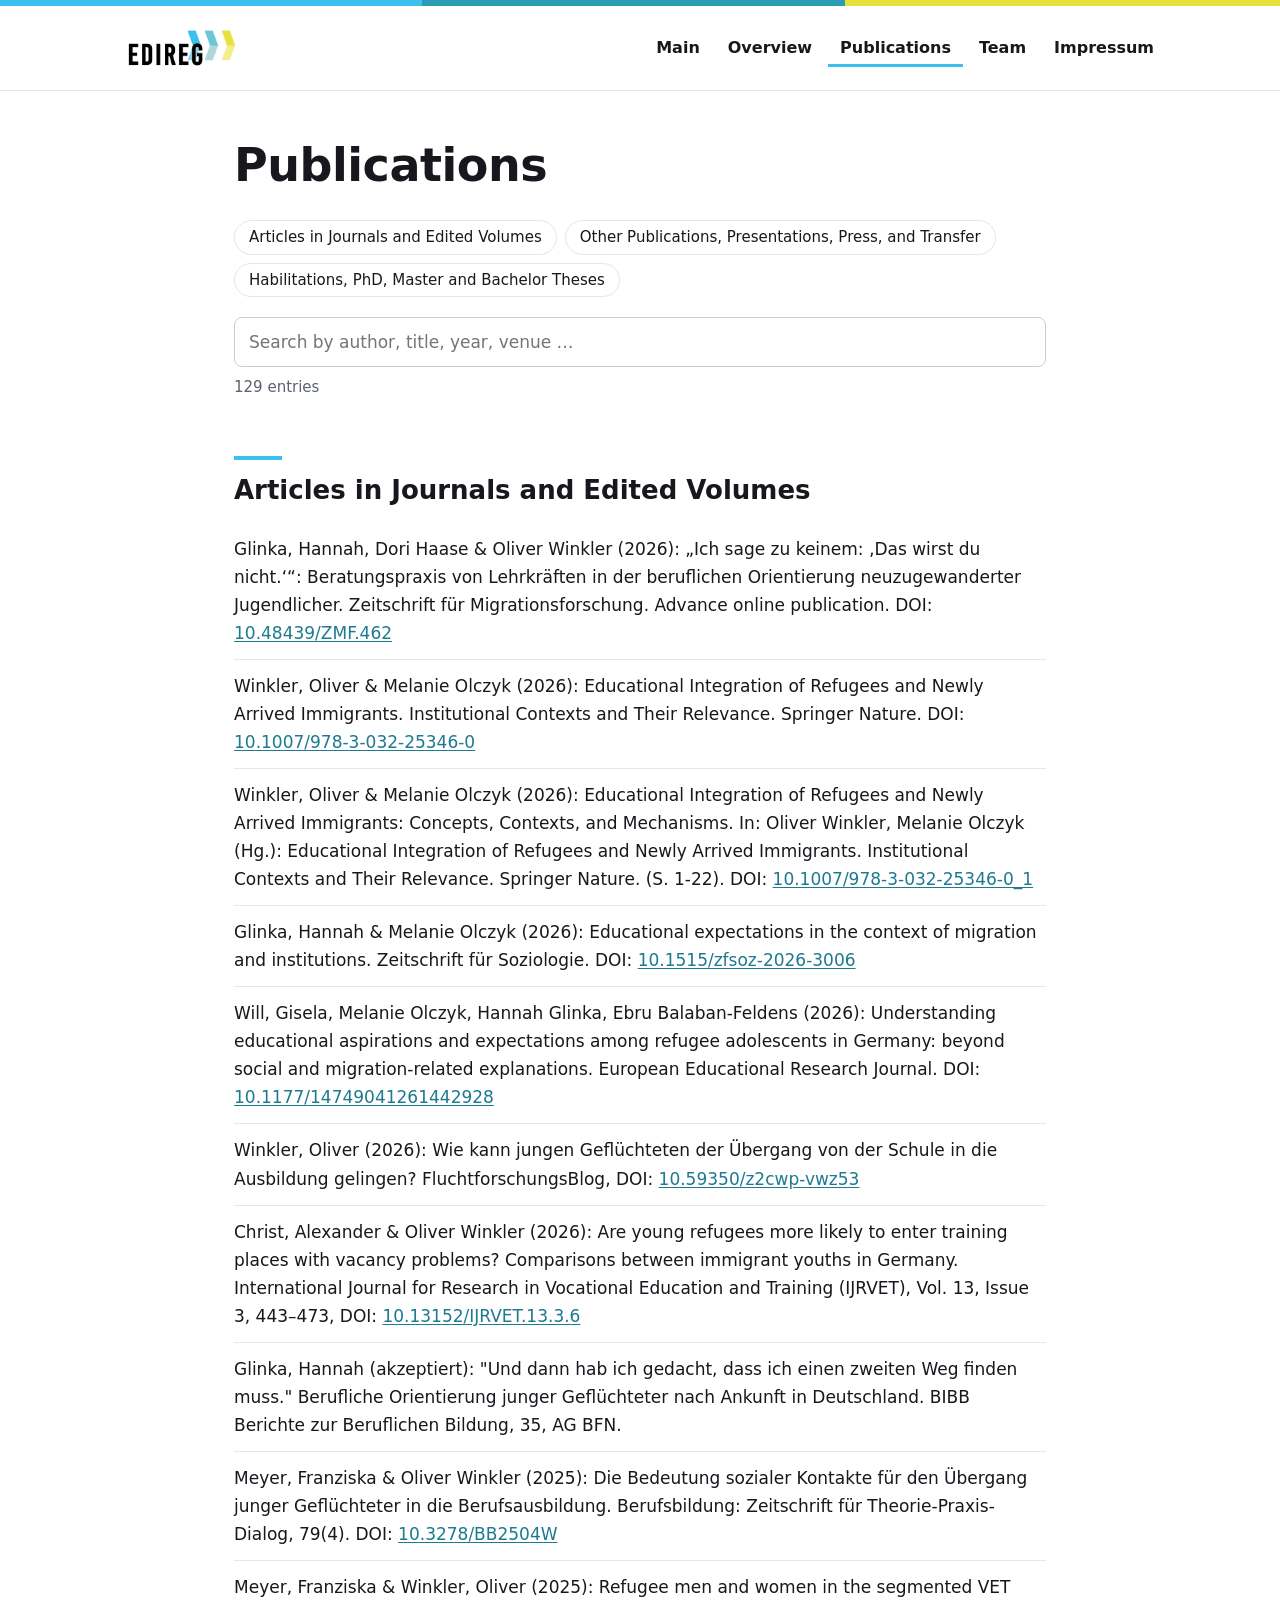
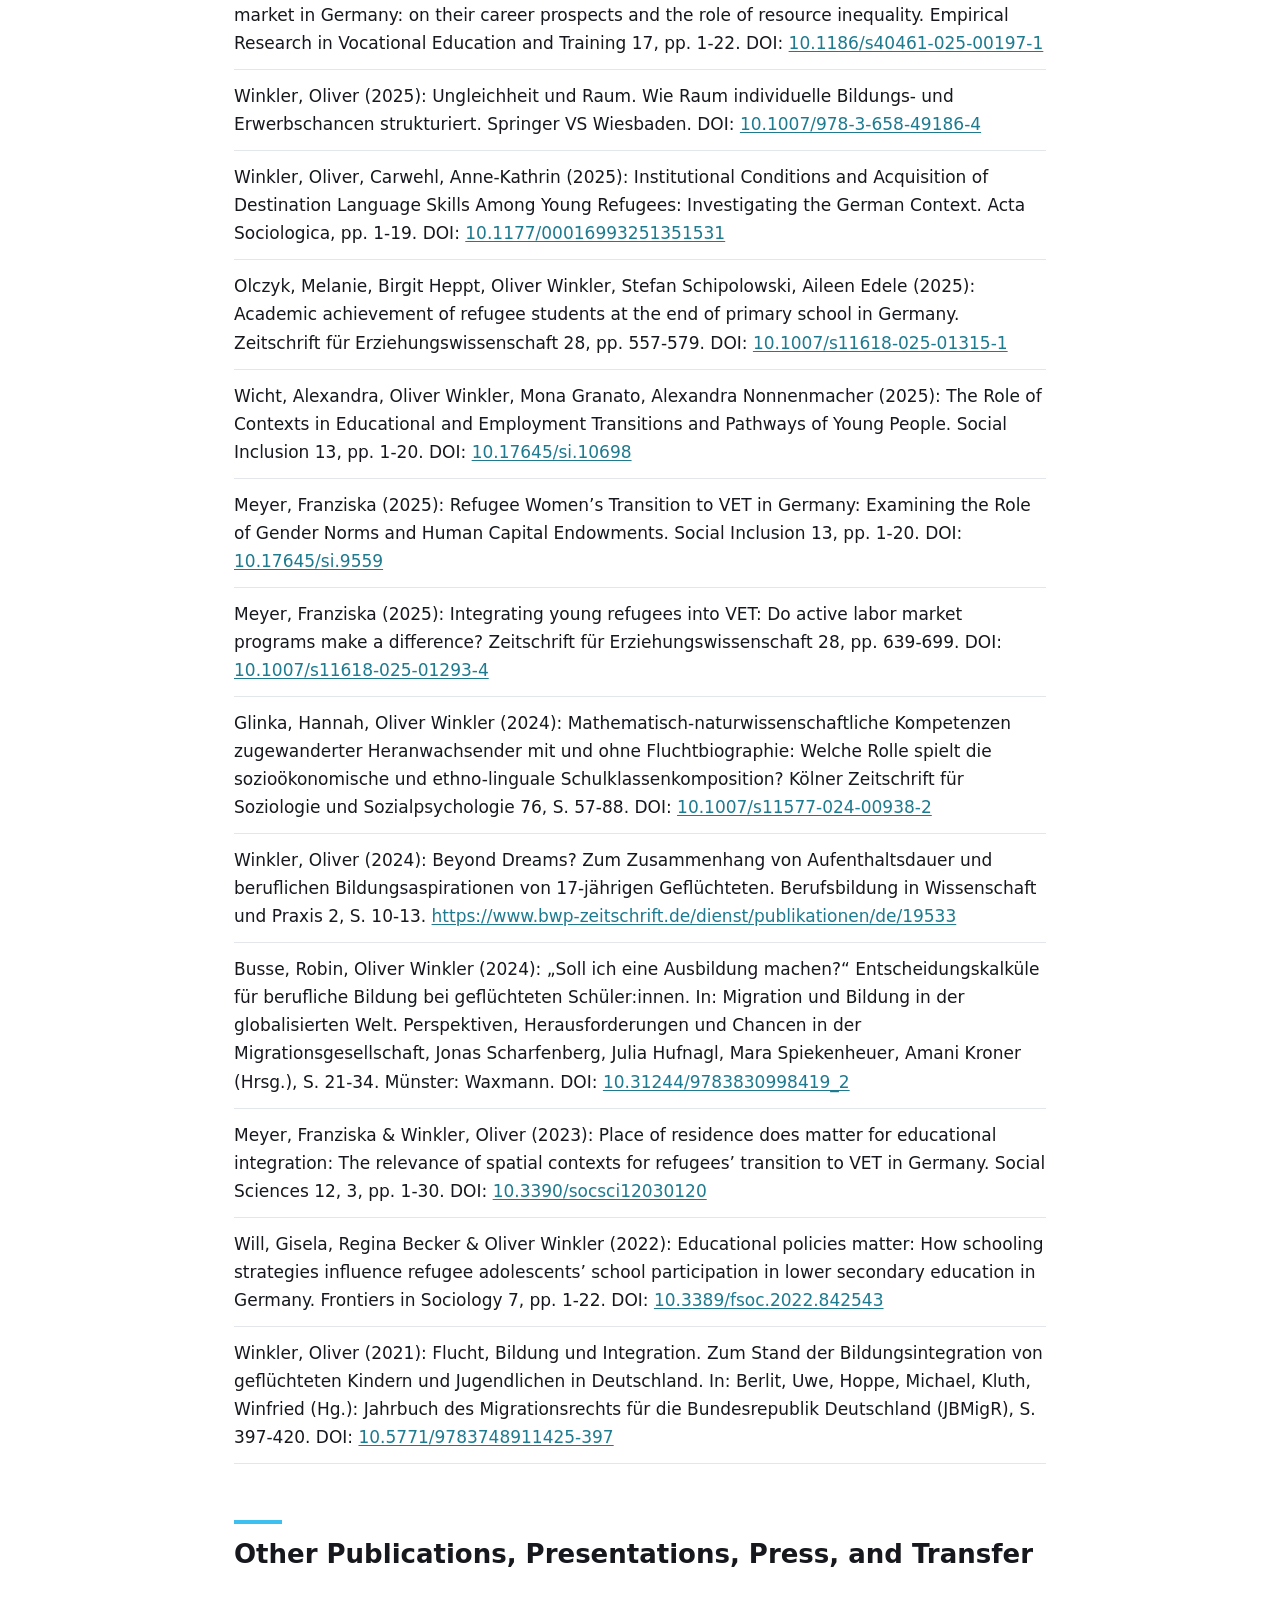
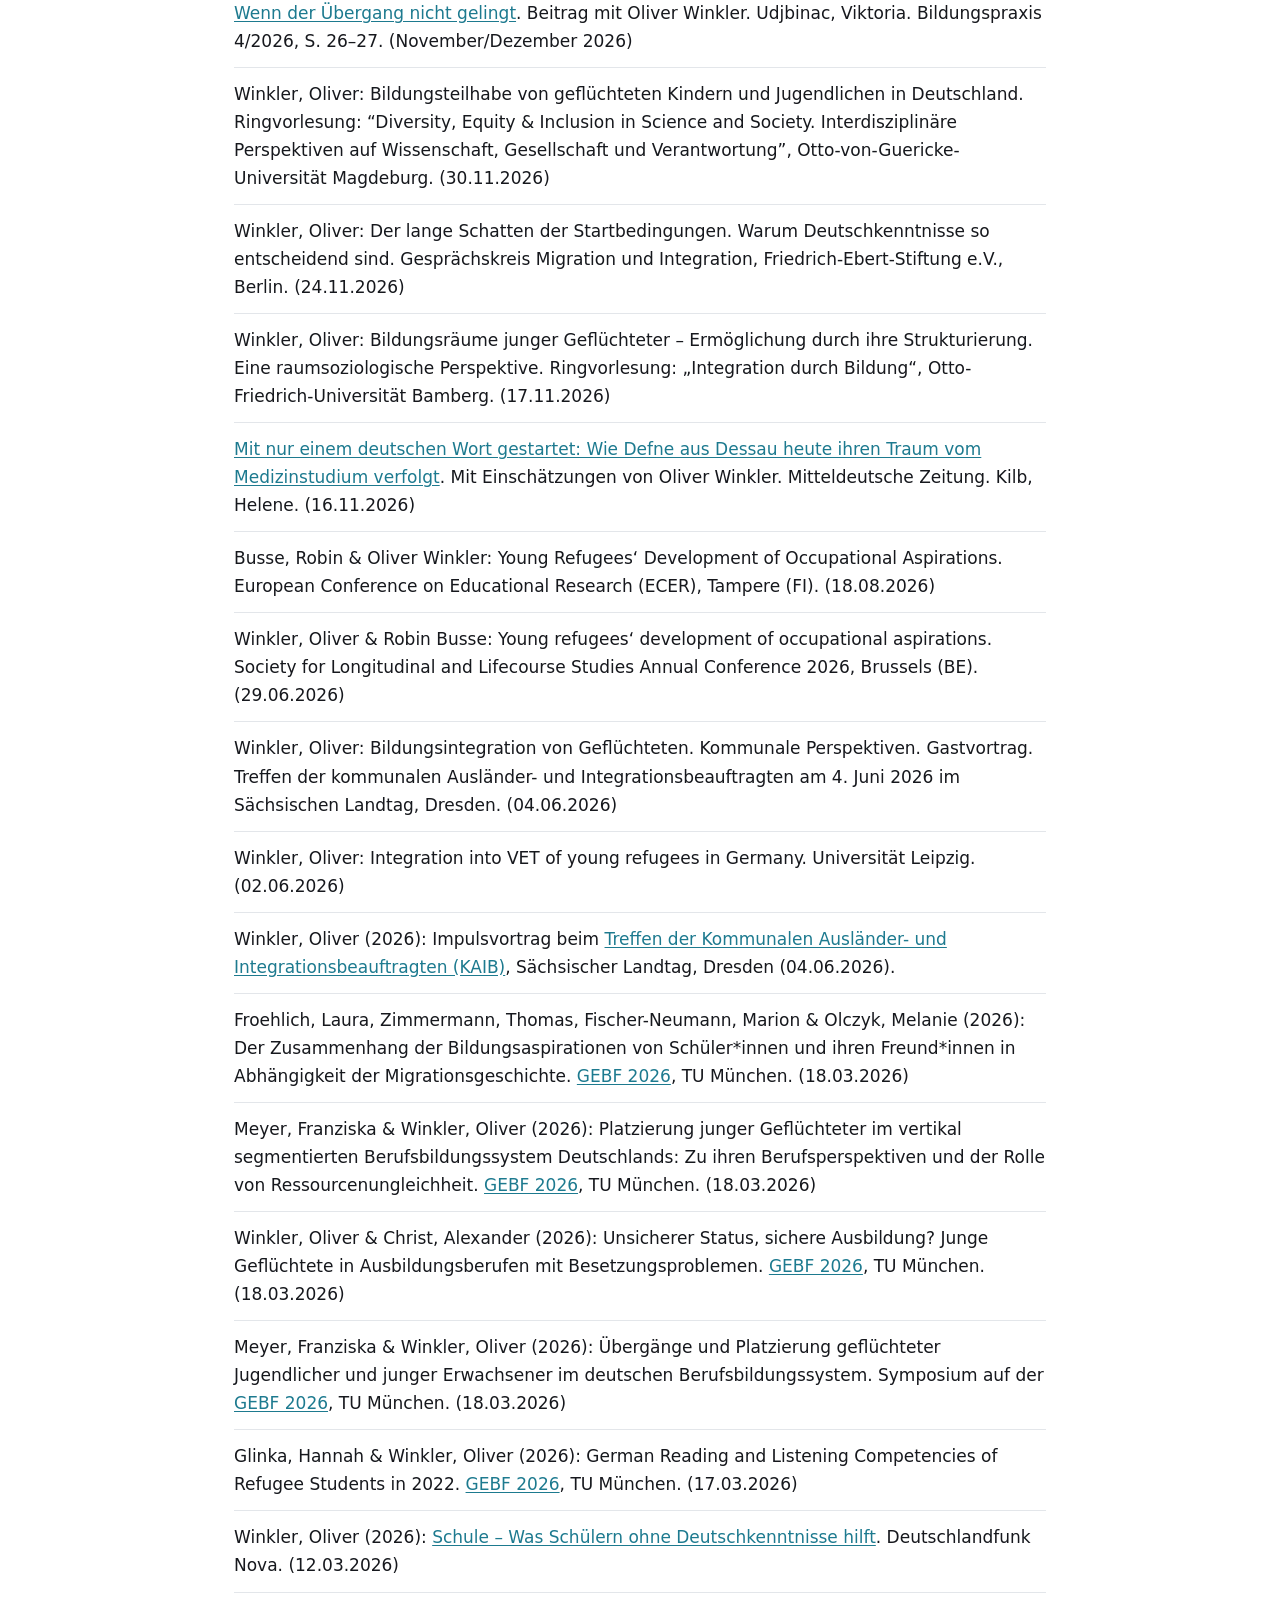
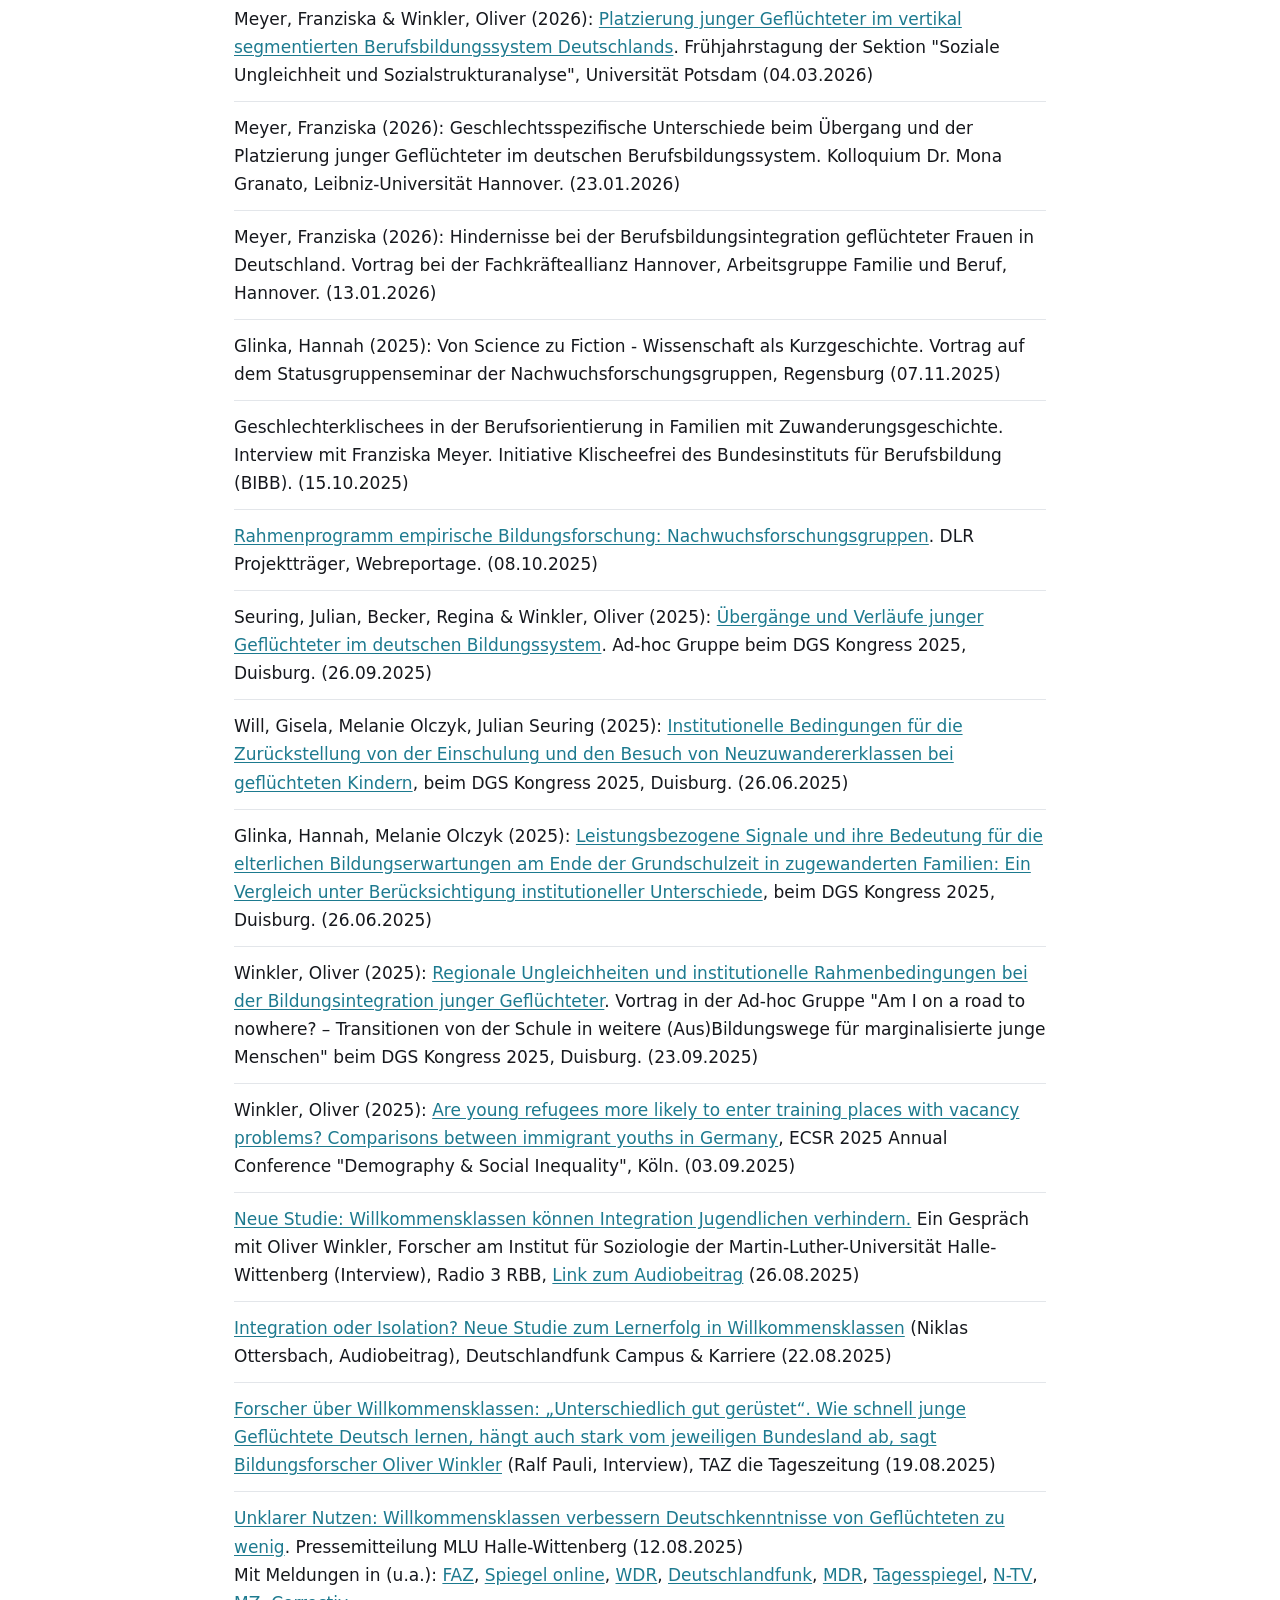
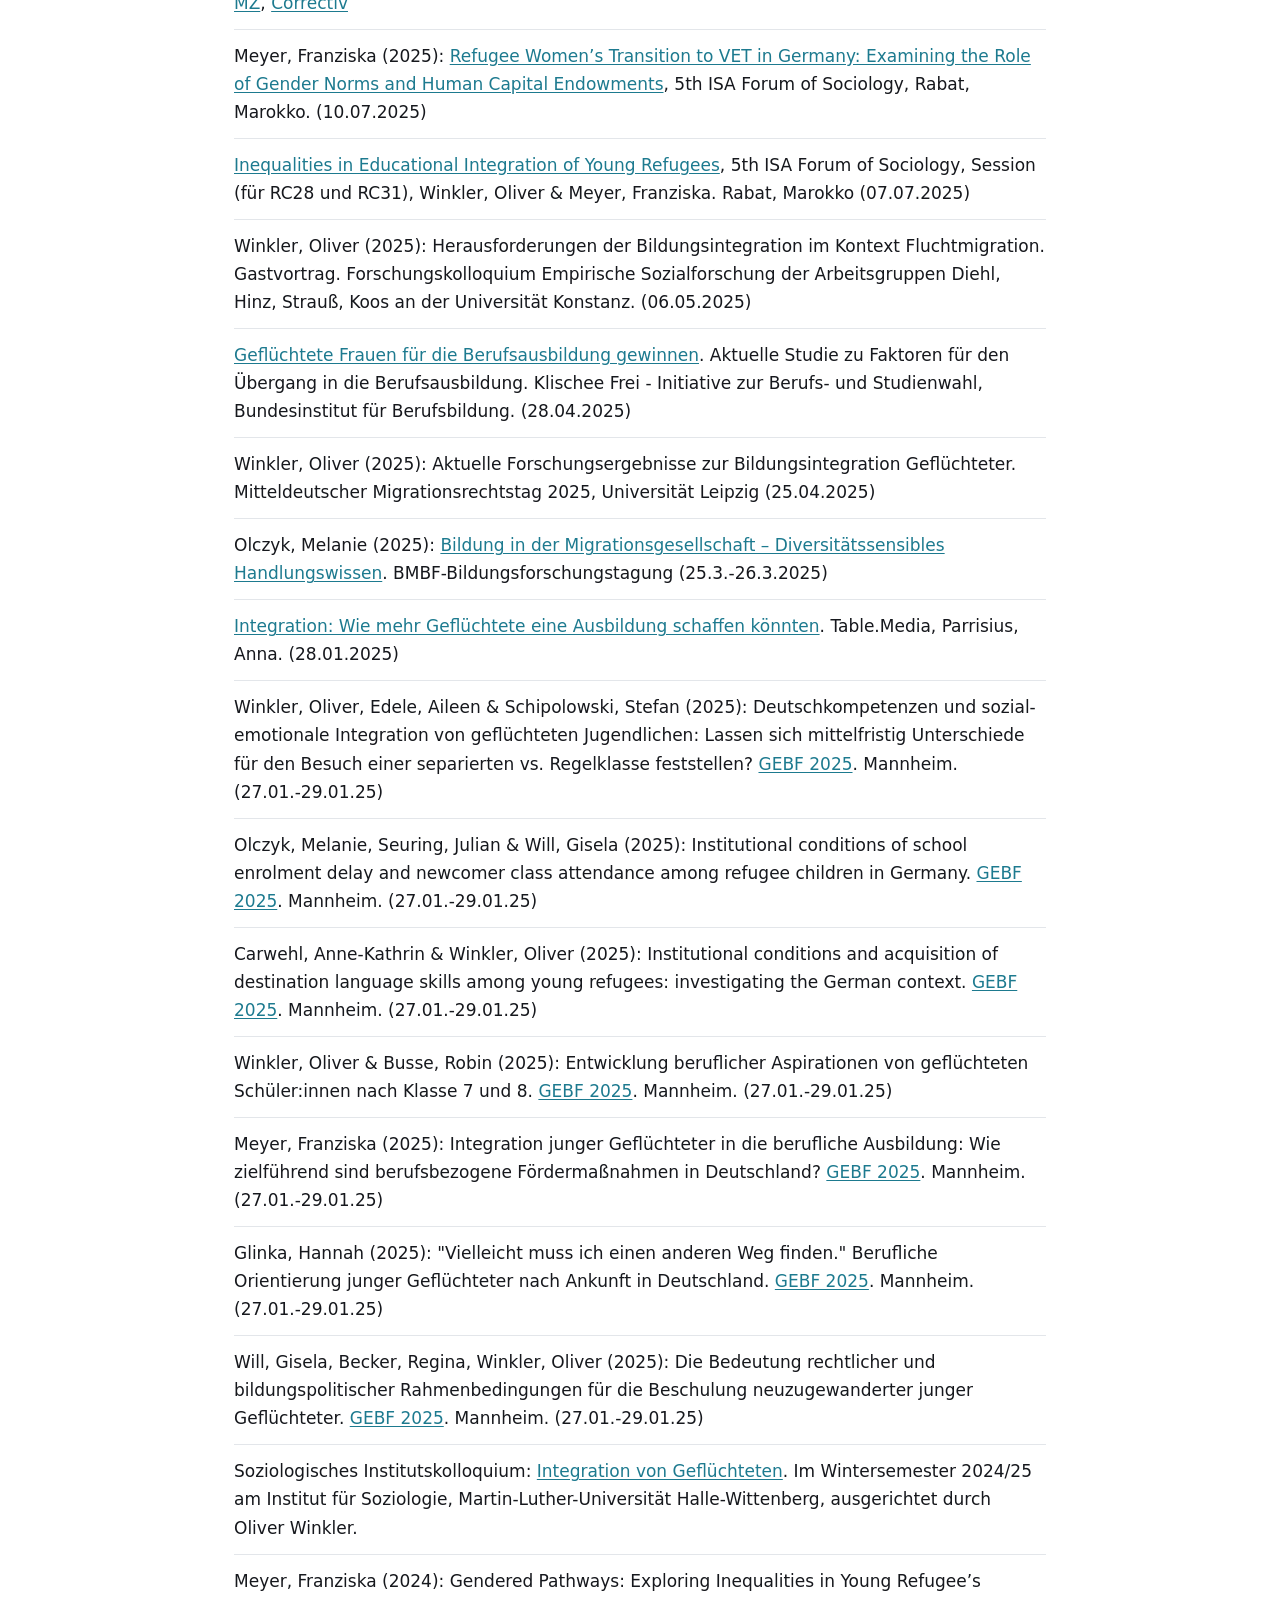
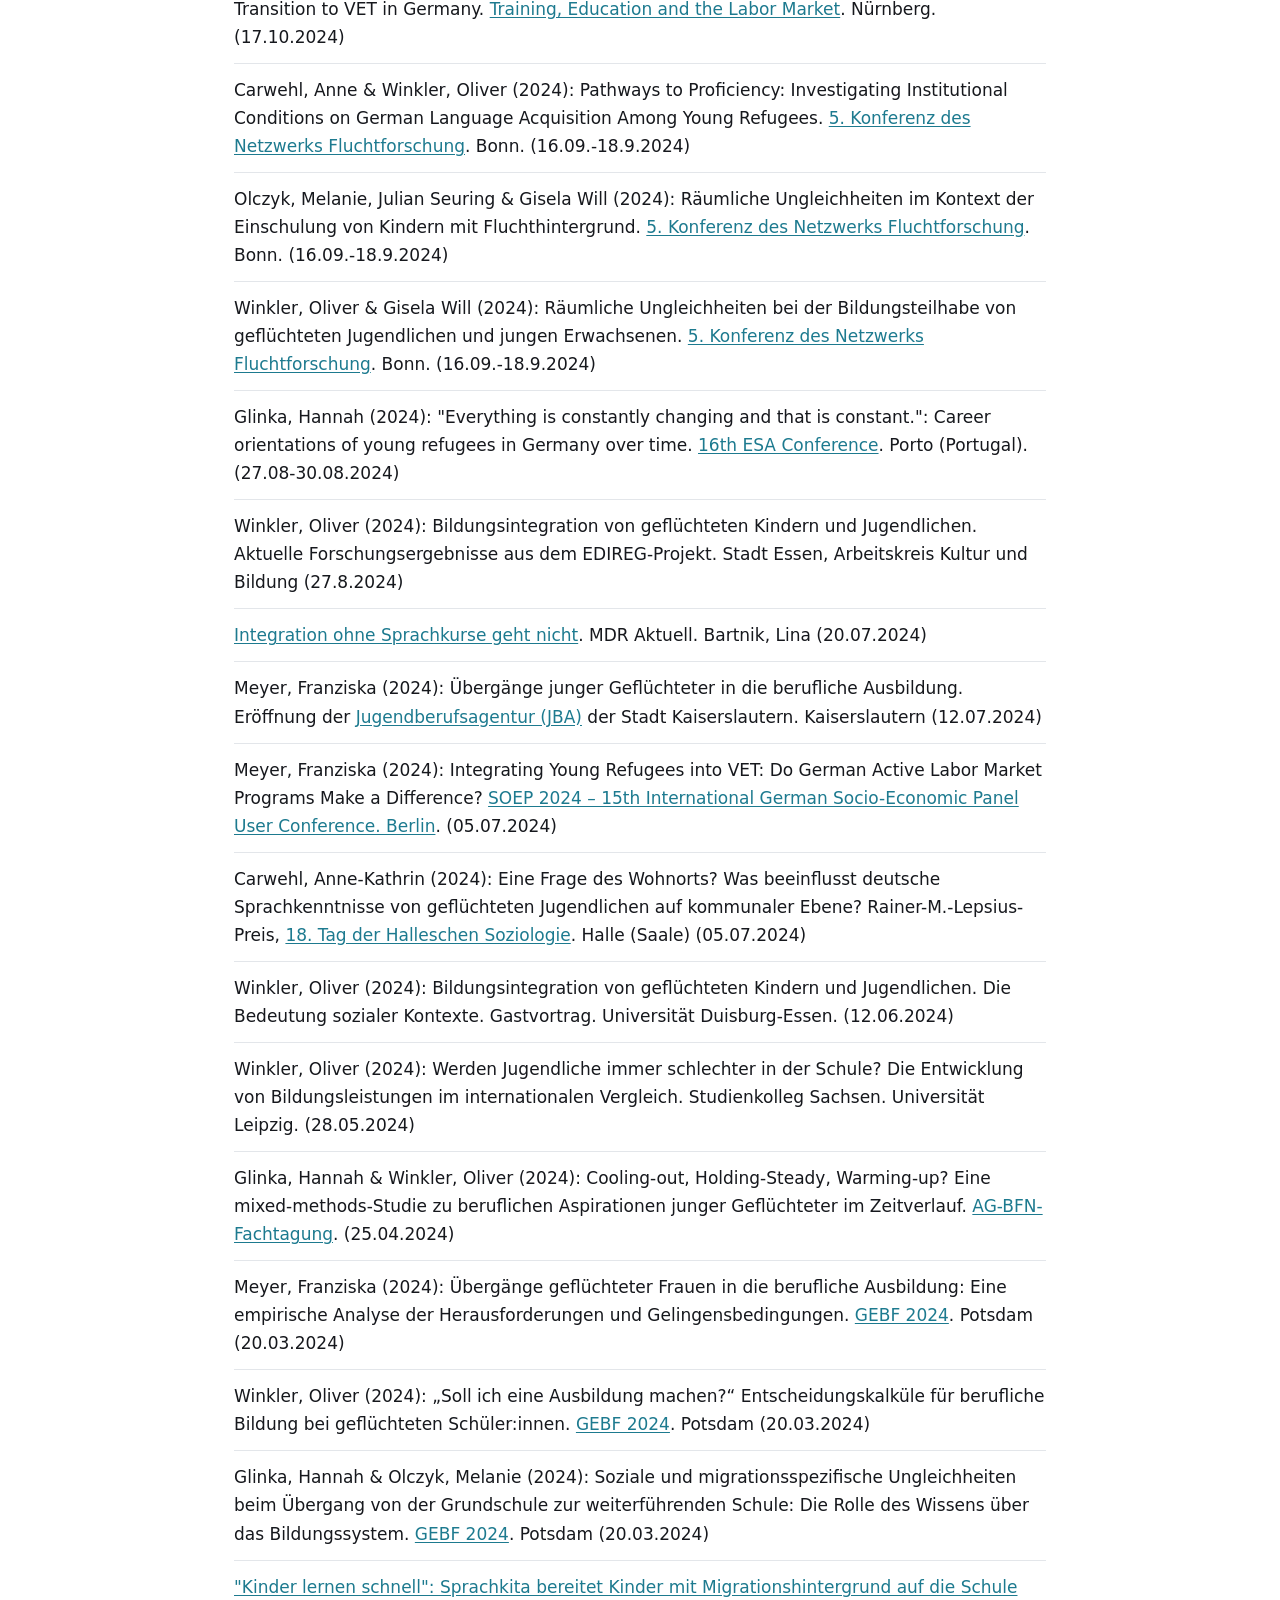
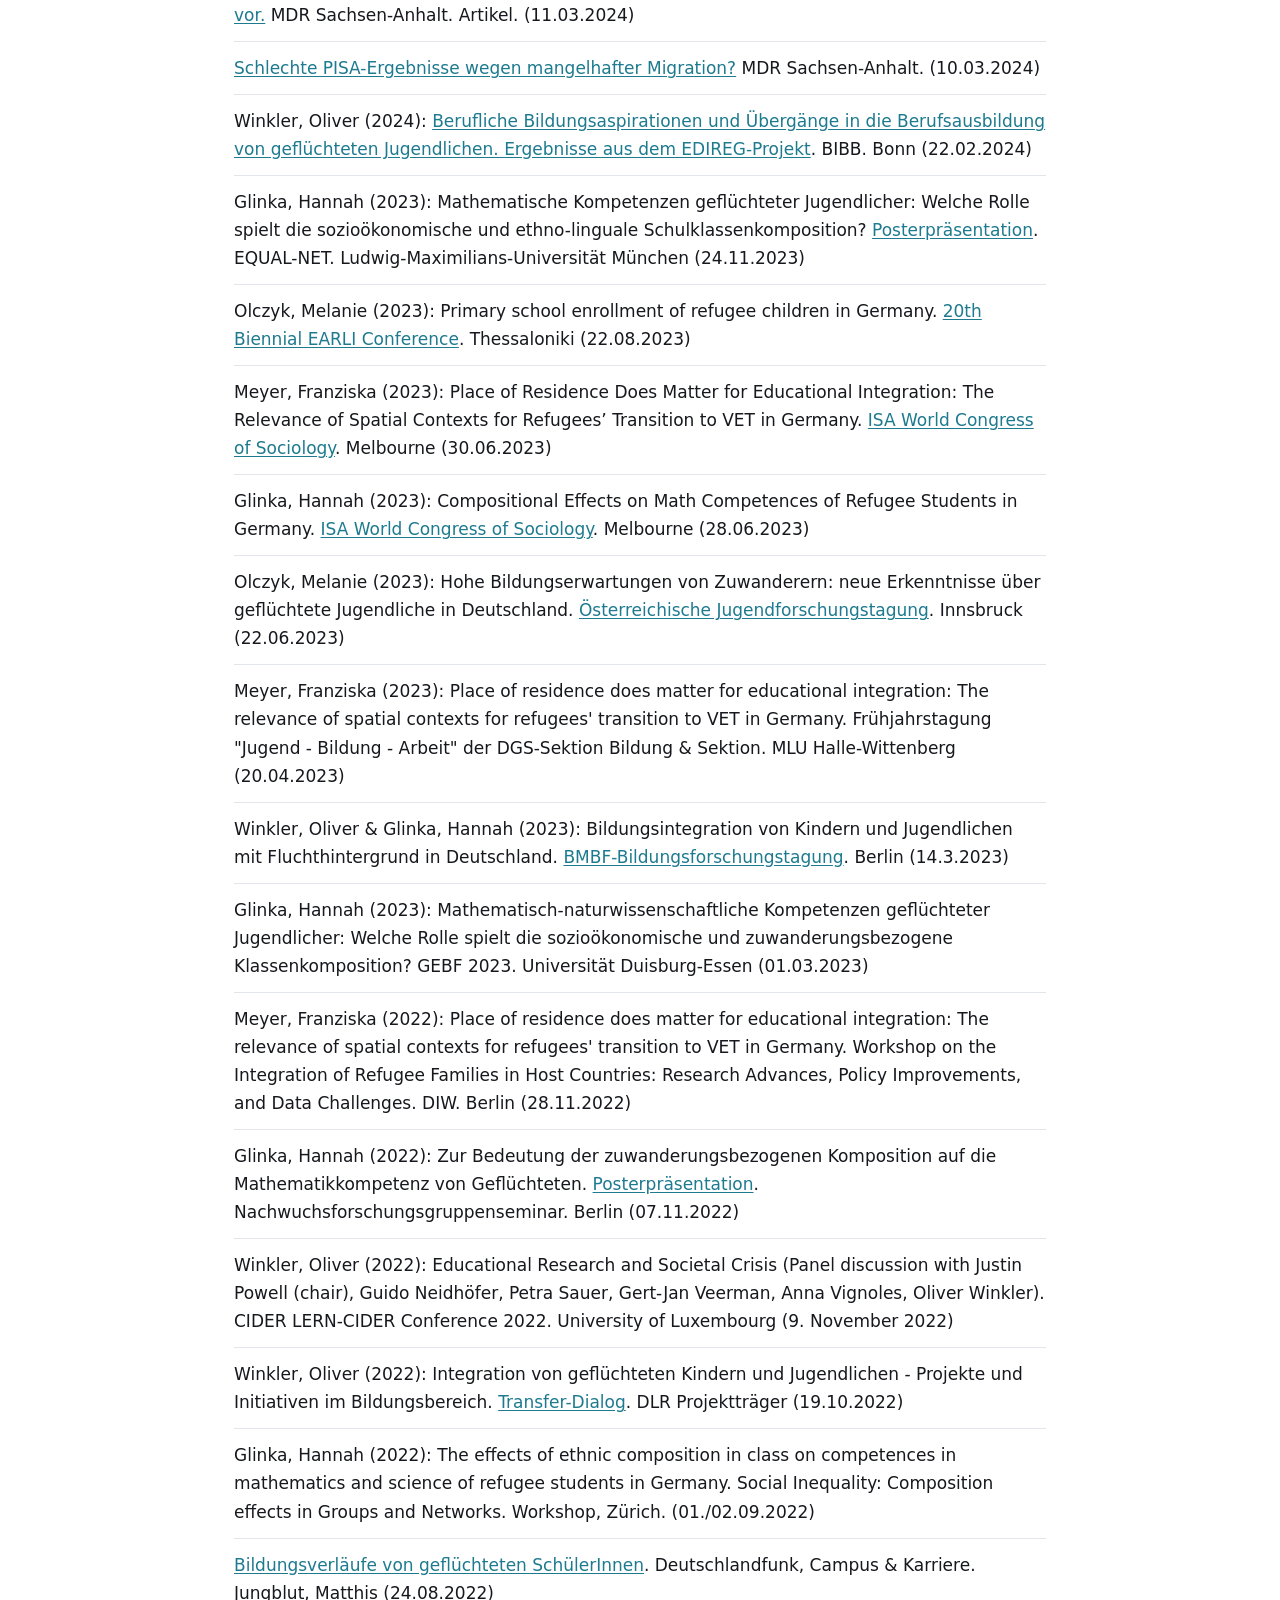
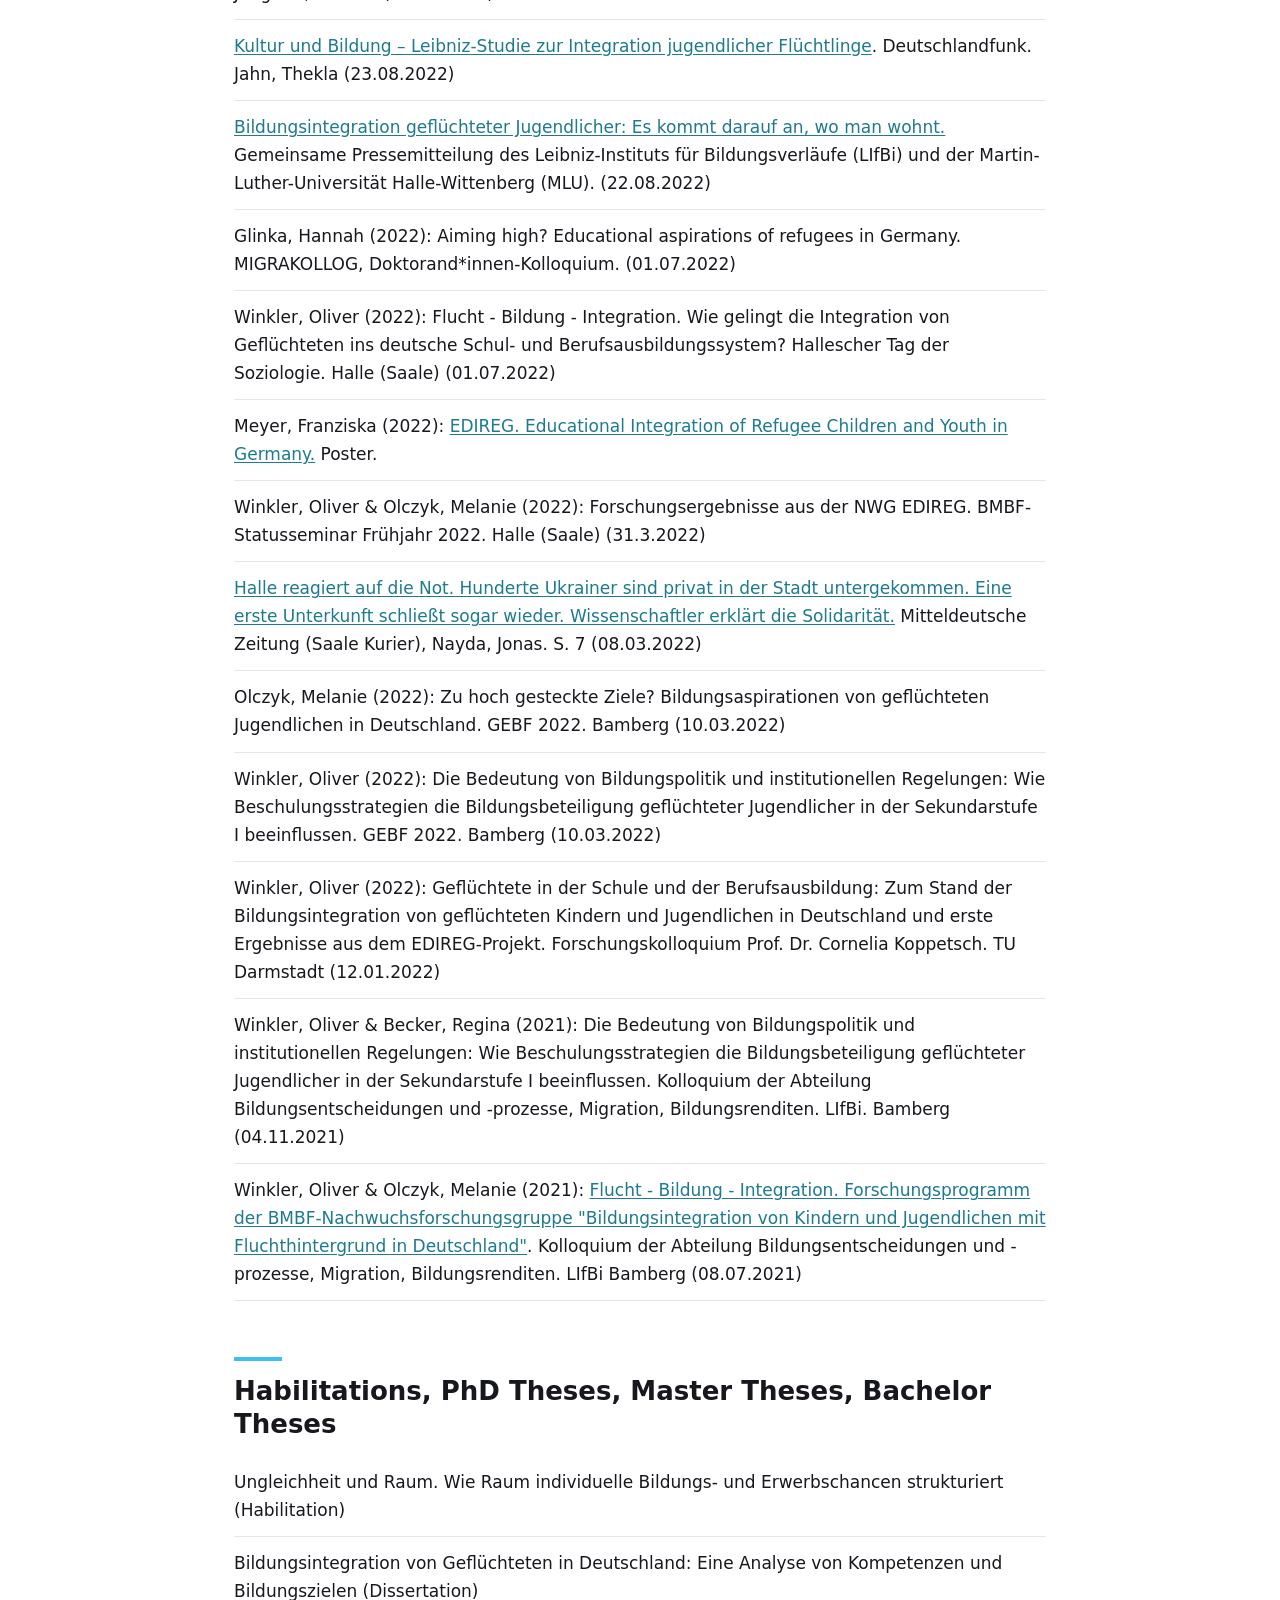
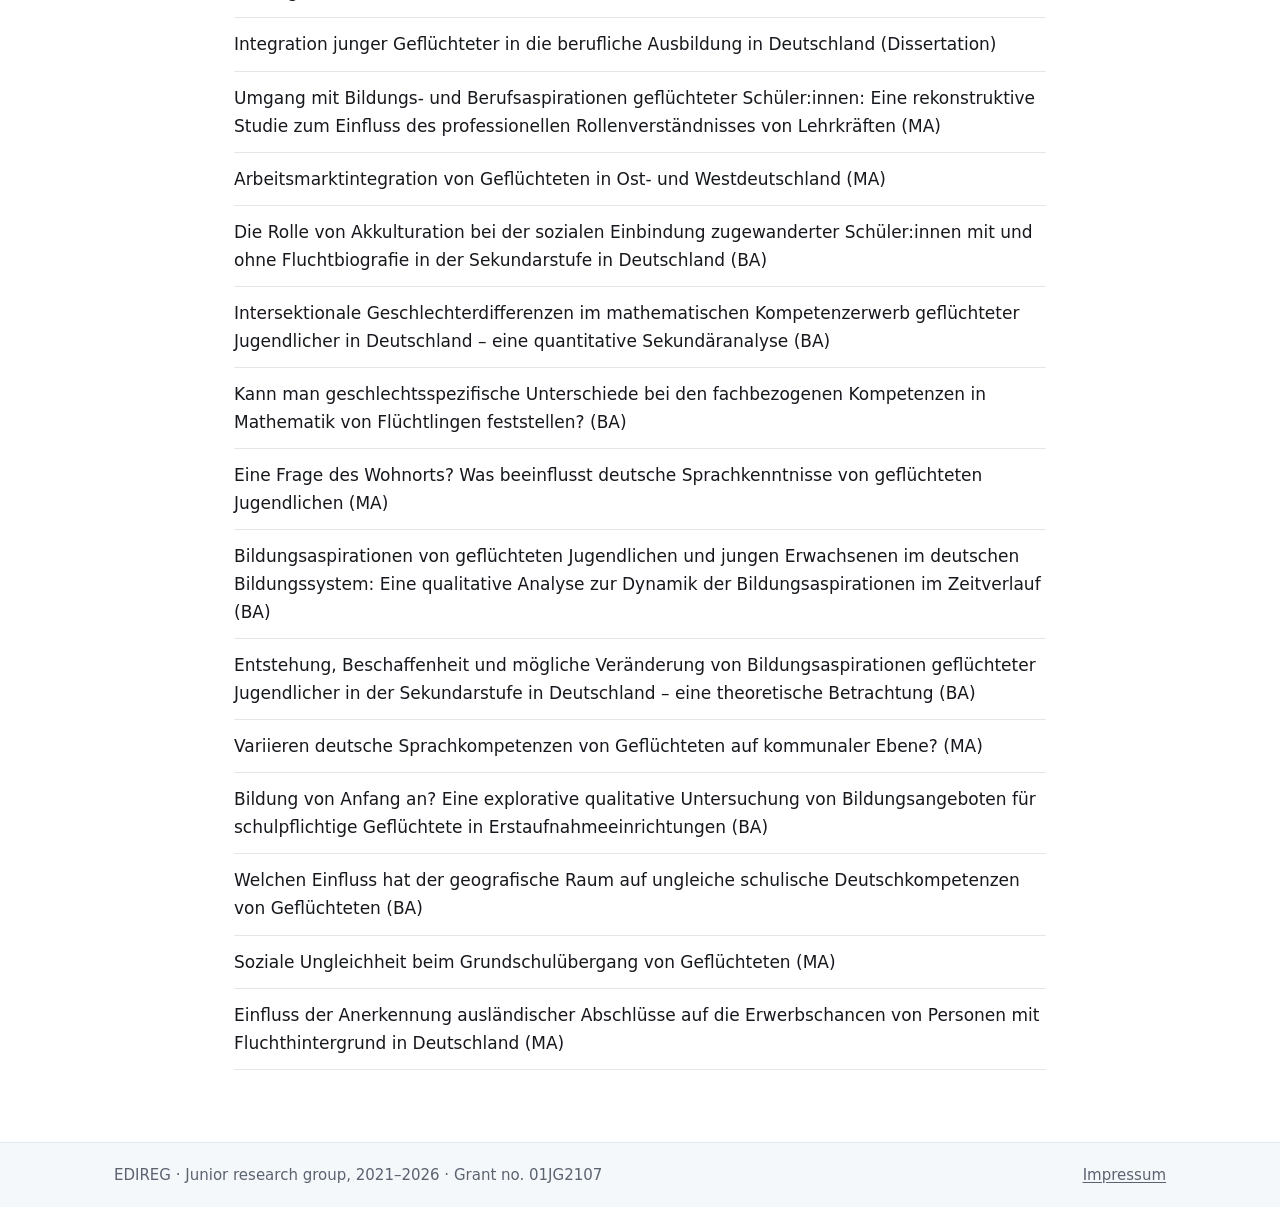
==== commit 117204d2: "Add files via upload" ====
--- a/publications.html
+++ b/publications.html
@@ -64,9 +64,11 @@
 
 <h2 id="other">Other Publications, Presentations, Press, and Transfer</h2>
 <ul class="pubs">
+<li><a href="https://tools-avr.de/emags/PDF-Tool/Bildungspraxis/bp-2604-emag-4-2026/">Wenn der Übergang nicht gelingt</a>. Beitrag mit Oliver Winkler. Udjbinac, Viktoria. Bildungspraxis 4/2026, S. 26–27. (November/Dezember 2026)</li>
 <li>Winkler, Oliver: Bildungsteilhabe von geflüchteten Kindern und Jugendlichen in Deutschland. Ringvorlesung: “Diversity, Equity &amp; Inclusion in Science and Society. Interdisziplinäre Perspektiven auf Wissenschaft, Gesellschaft und Verantwortung”, Otto-von-Guericke-Universität Magdeburg. (30.11.2026)</li>
 <li>Winkler, Oliver: Der lange Schatten der Startbedingungen. Warum Deutschkenntnisse so entscheidend sind. Gesprächskreis Migration und Integration, Friedrich-Ebert-Stiftung e.V., Berlin. (24.11.2026)</li>
 <li>Winkler, Oliver: Bildungsräume junger Geflüchteter – Ermöglichung durch ihre Strukturierung. Eine raumsoziologische Perspektive. Ringvorlesung: „Integration durch Bildung“, Otto-Friedrich-Universität Bamberg. (17.11.2026)</li>
+<li><a href="https://www.mz.de/leben/familie/dessau-migration-bildungschancen-schule-integration-medizinstudium-4357149">Mit nur einem deutschen Wort gestartet: Wie Defne aus Dessau heute ihren Traum vom Medizinstudium verfolgt</a>. Mit Einschätzungen von Oliver Winkler. Mitteldeutsche Zeitung. Kilb, Helene. (16.11.2026)</li>
 <li>Busse, Robin &amp; Oliver Winkler: Young Refugees‘ Development of Occupational Aspirations. European Conference on Educational Research (ECER), Tampere (FI). (18.08.2026)</li>
 <li>Winkler, Oliver &amp; Robin Busse: Young refugees‘ development of occupational aspirations. Society for Longitudinal and Lifecourse Studies Annual Conference 2026, Brussels (BE). (29.06.2026)</li>
 <li>Winkler, Oliver: Bildungsintegration von Geflüchteten. Kommunale Perspektiven. Gastvortrag. Treffen der kommunalen Ausländer- und Integrationsbeauftragten am 4. Juni 2026 im Sächsischen Landtag, Dresden. (04.06.2026)</li>
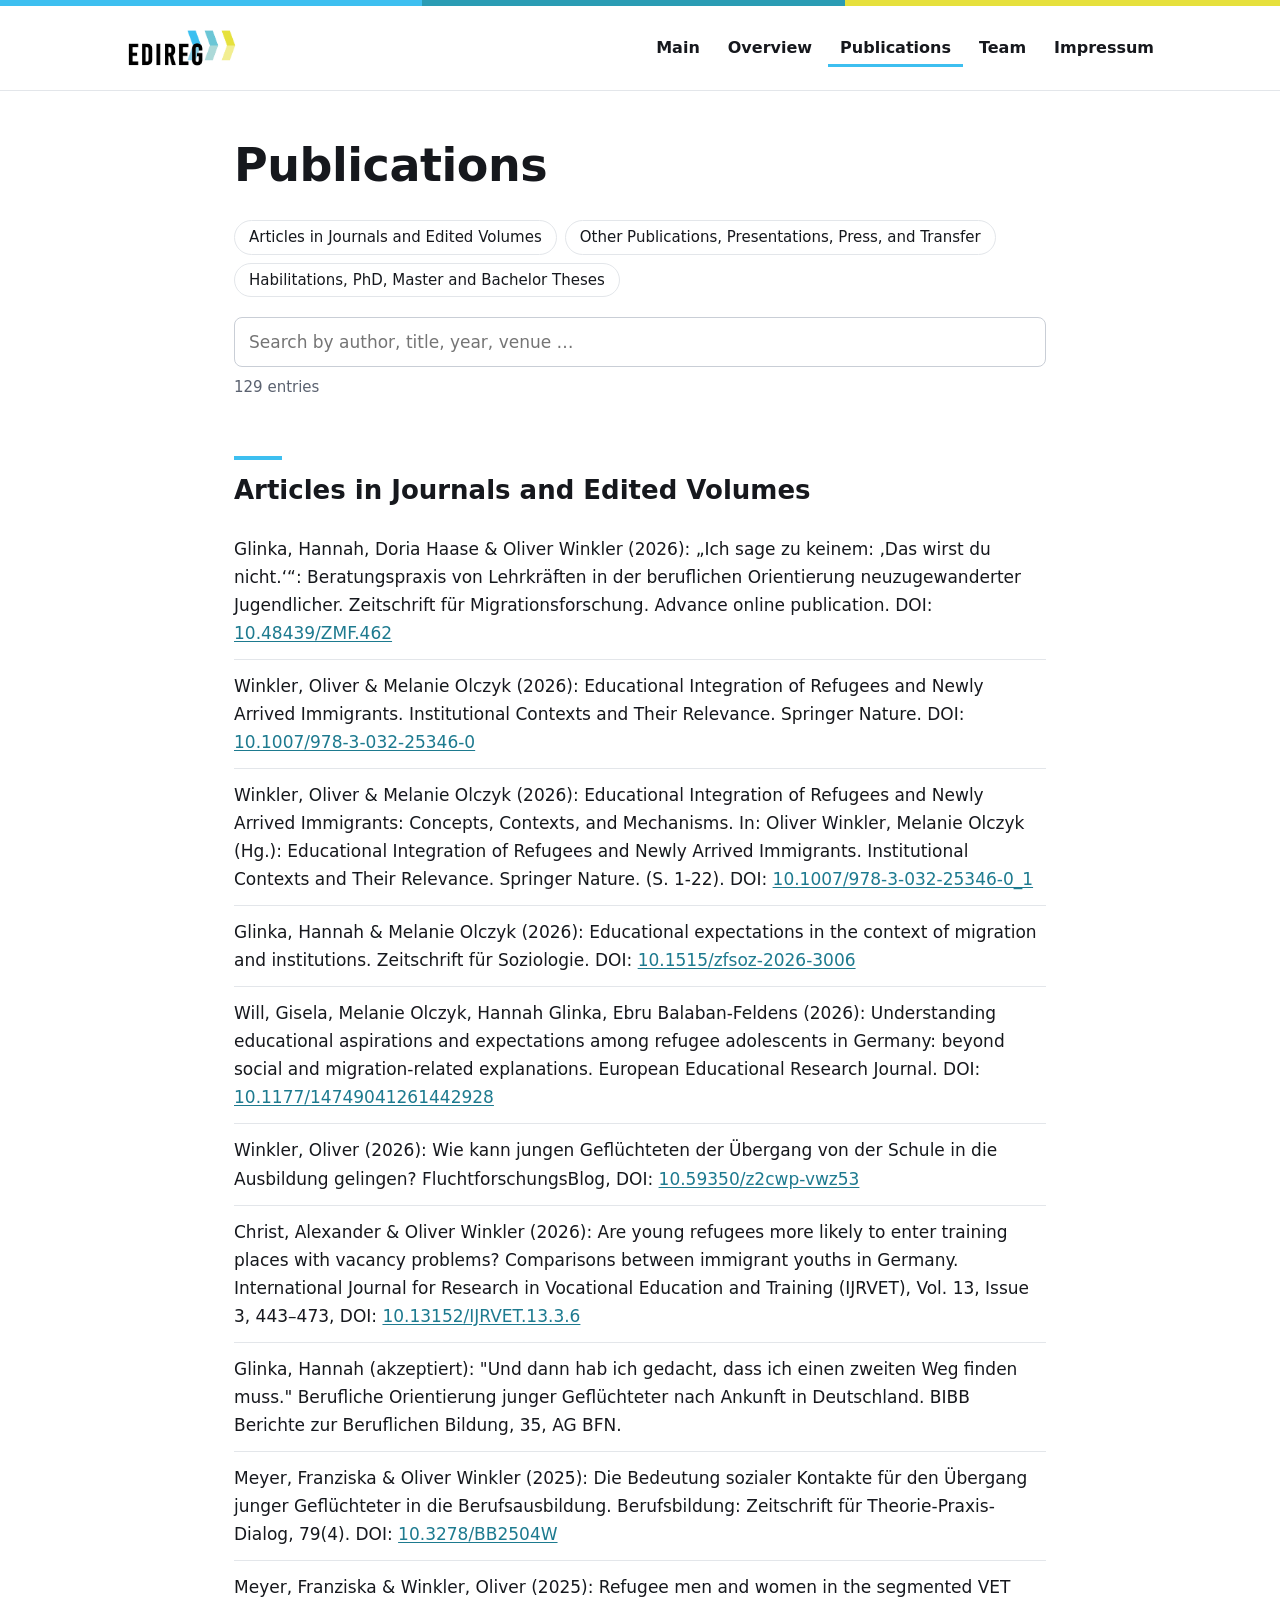
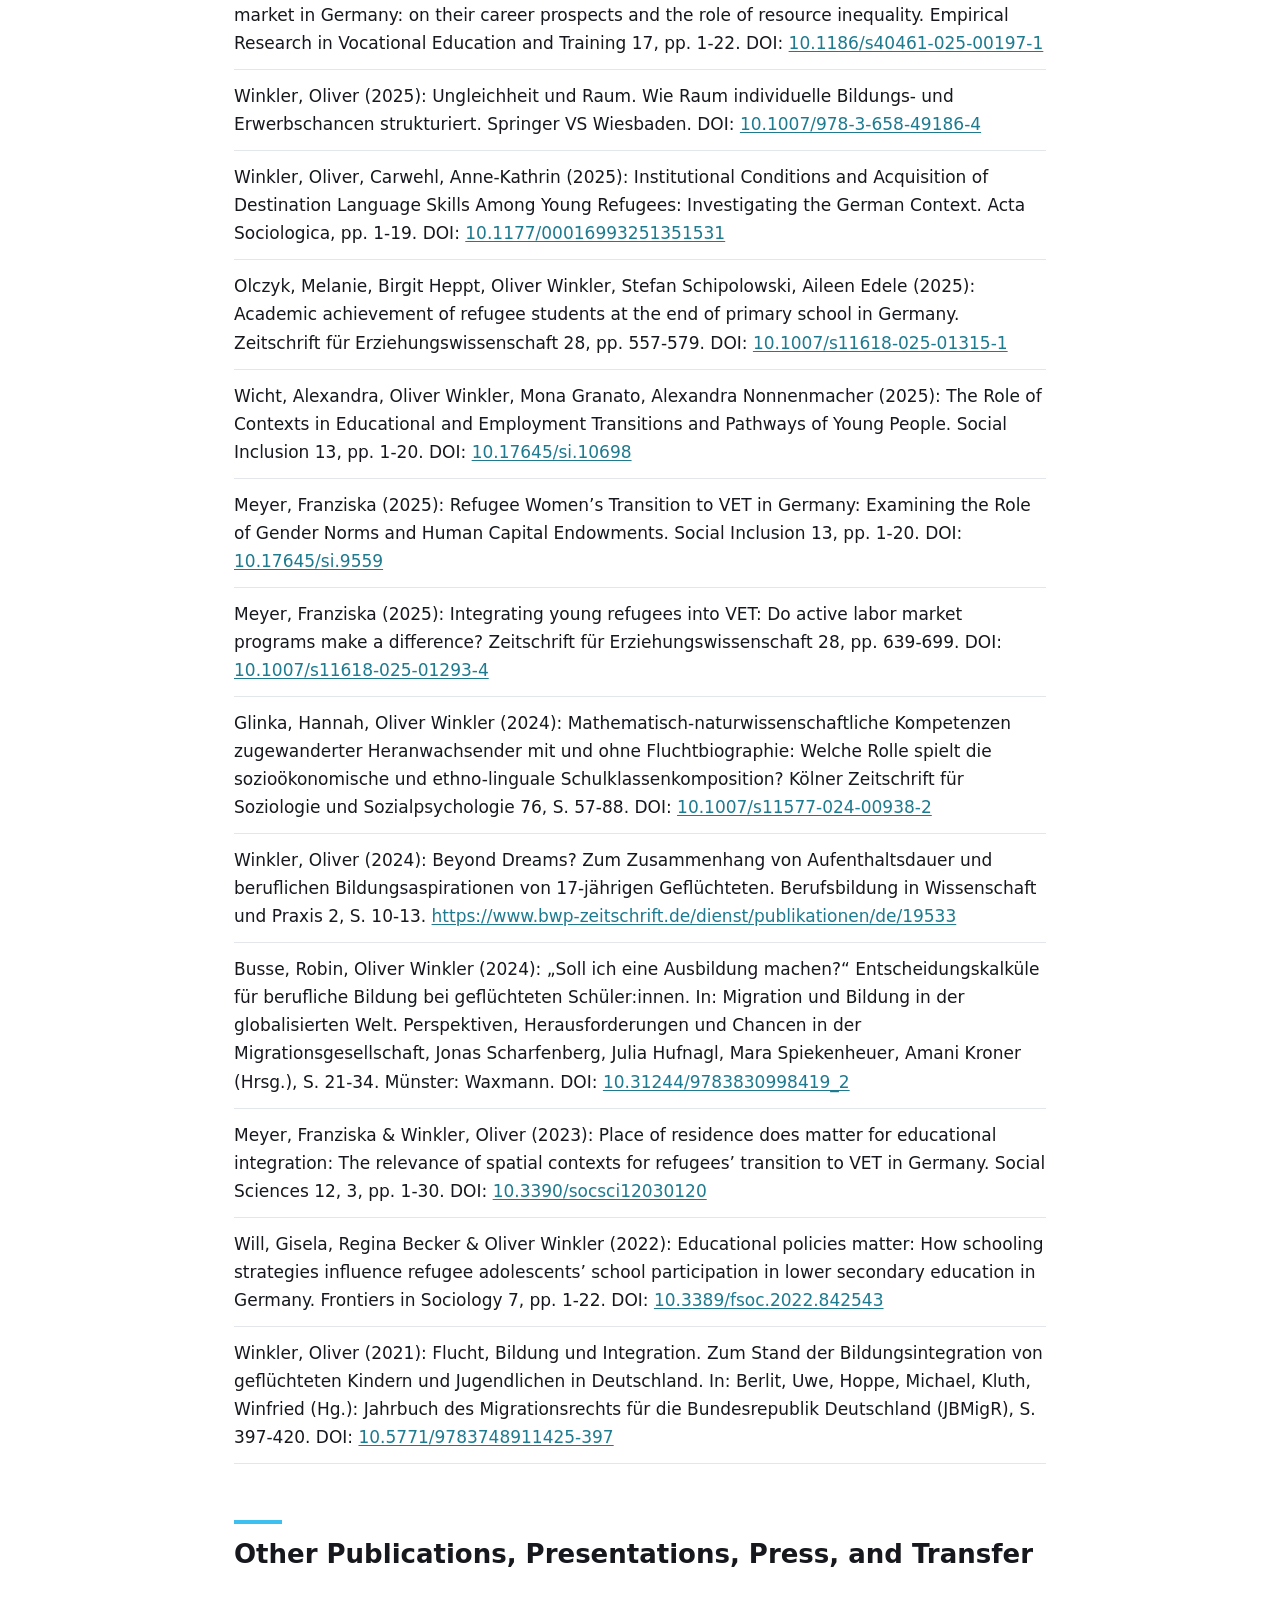
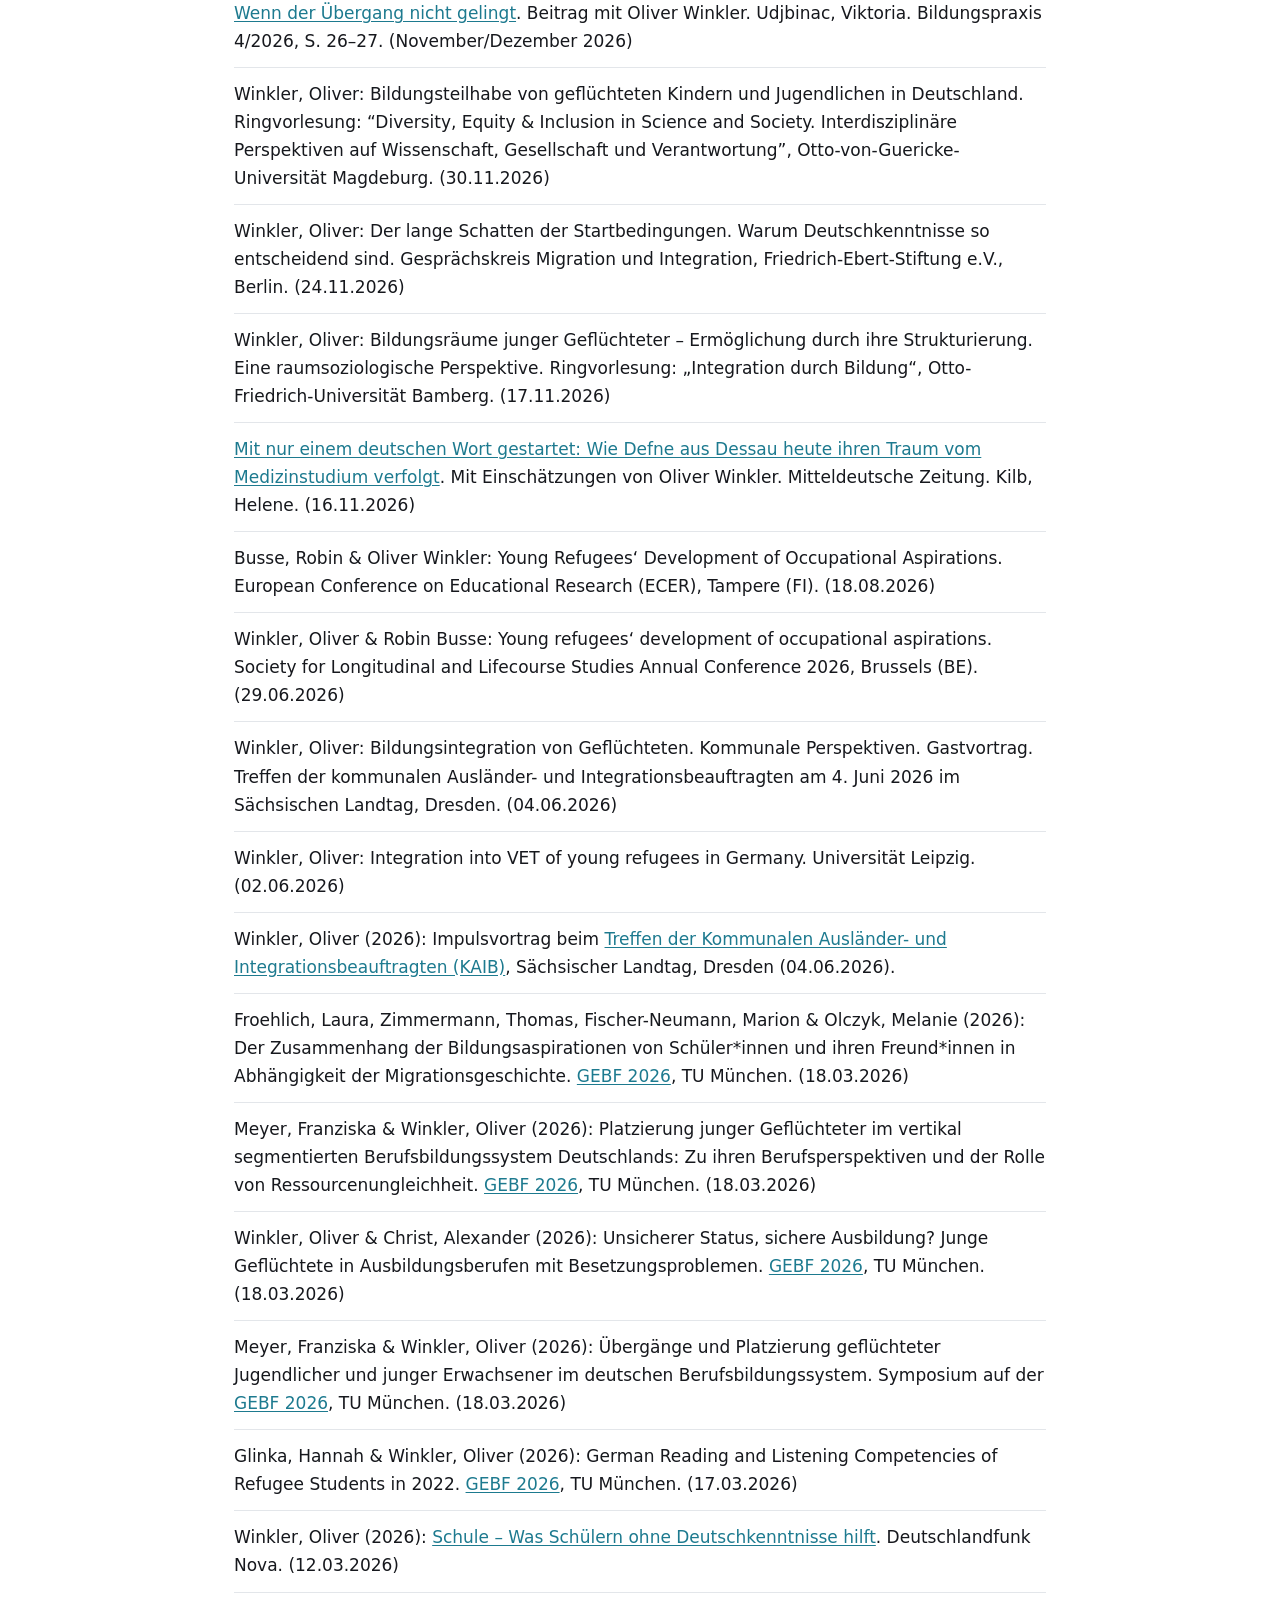
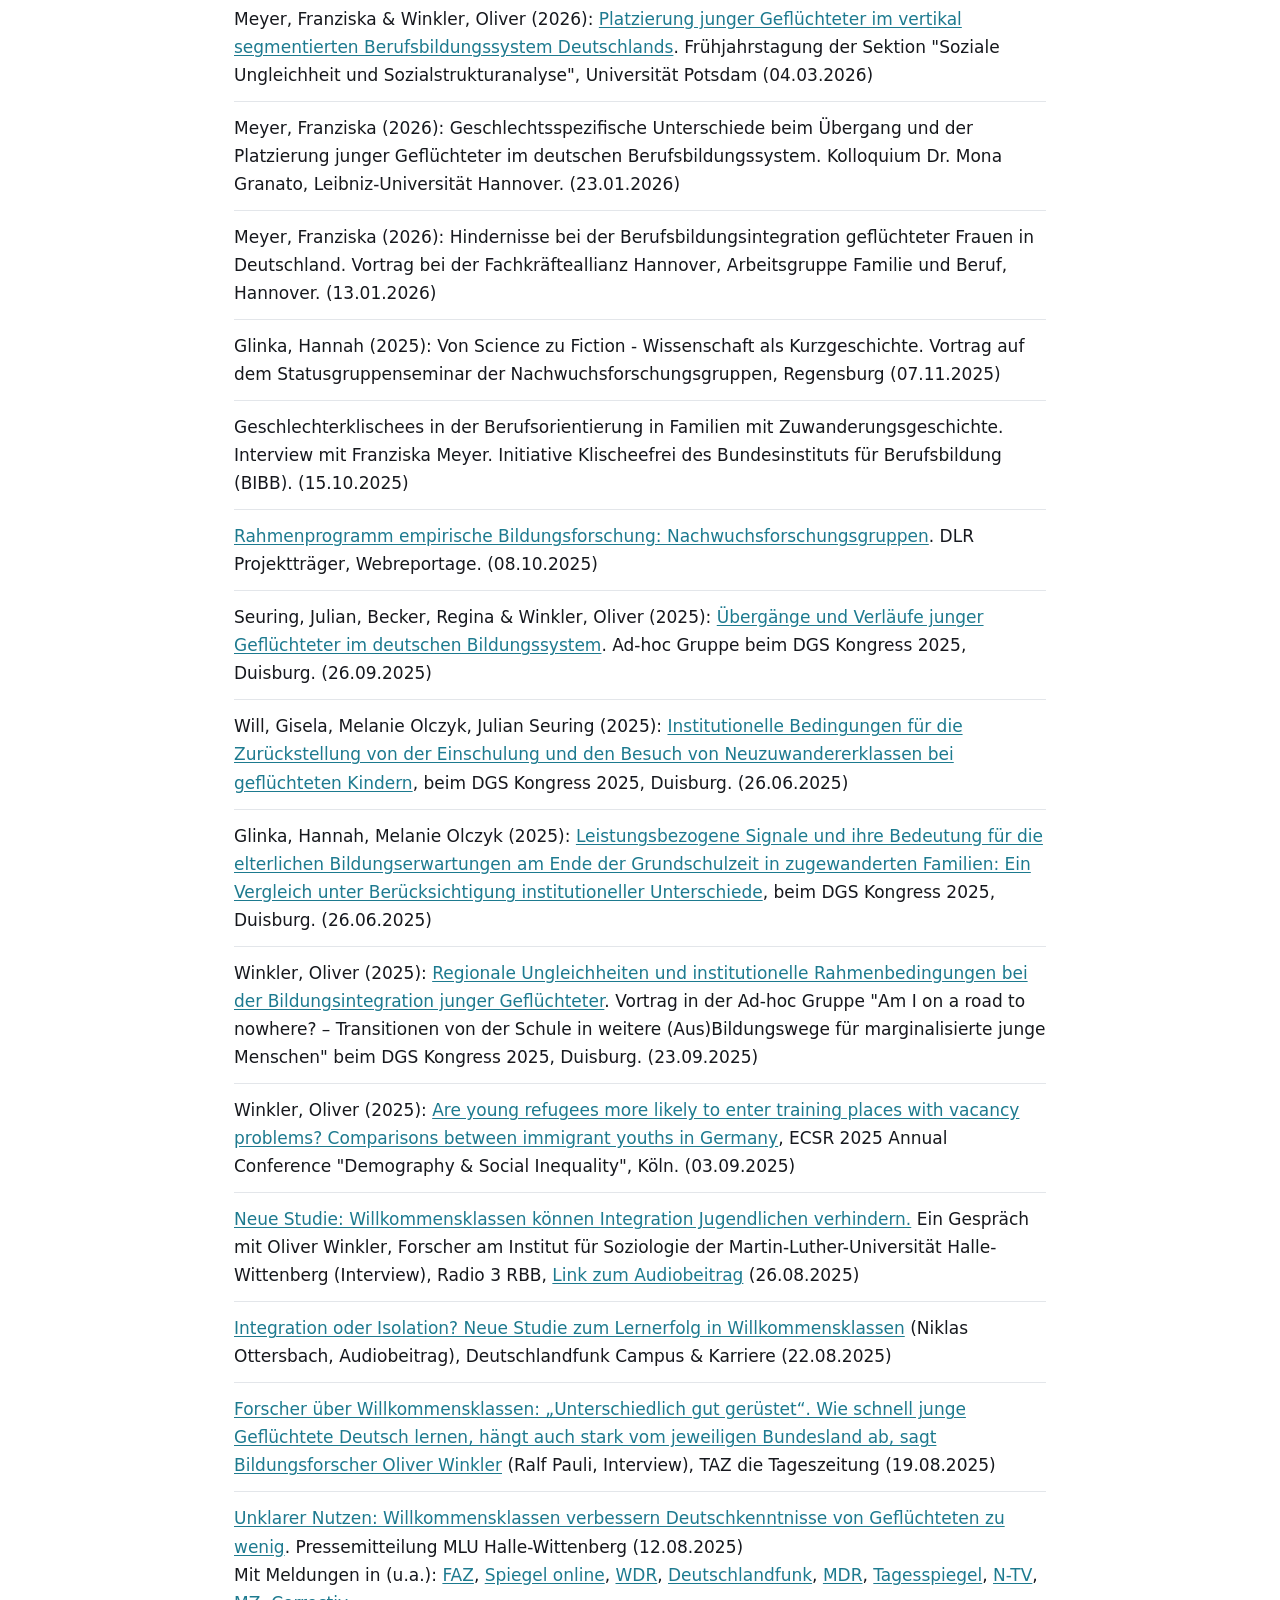
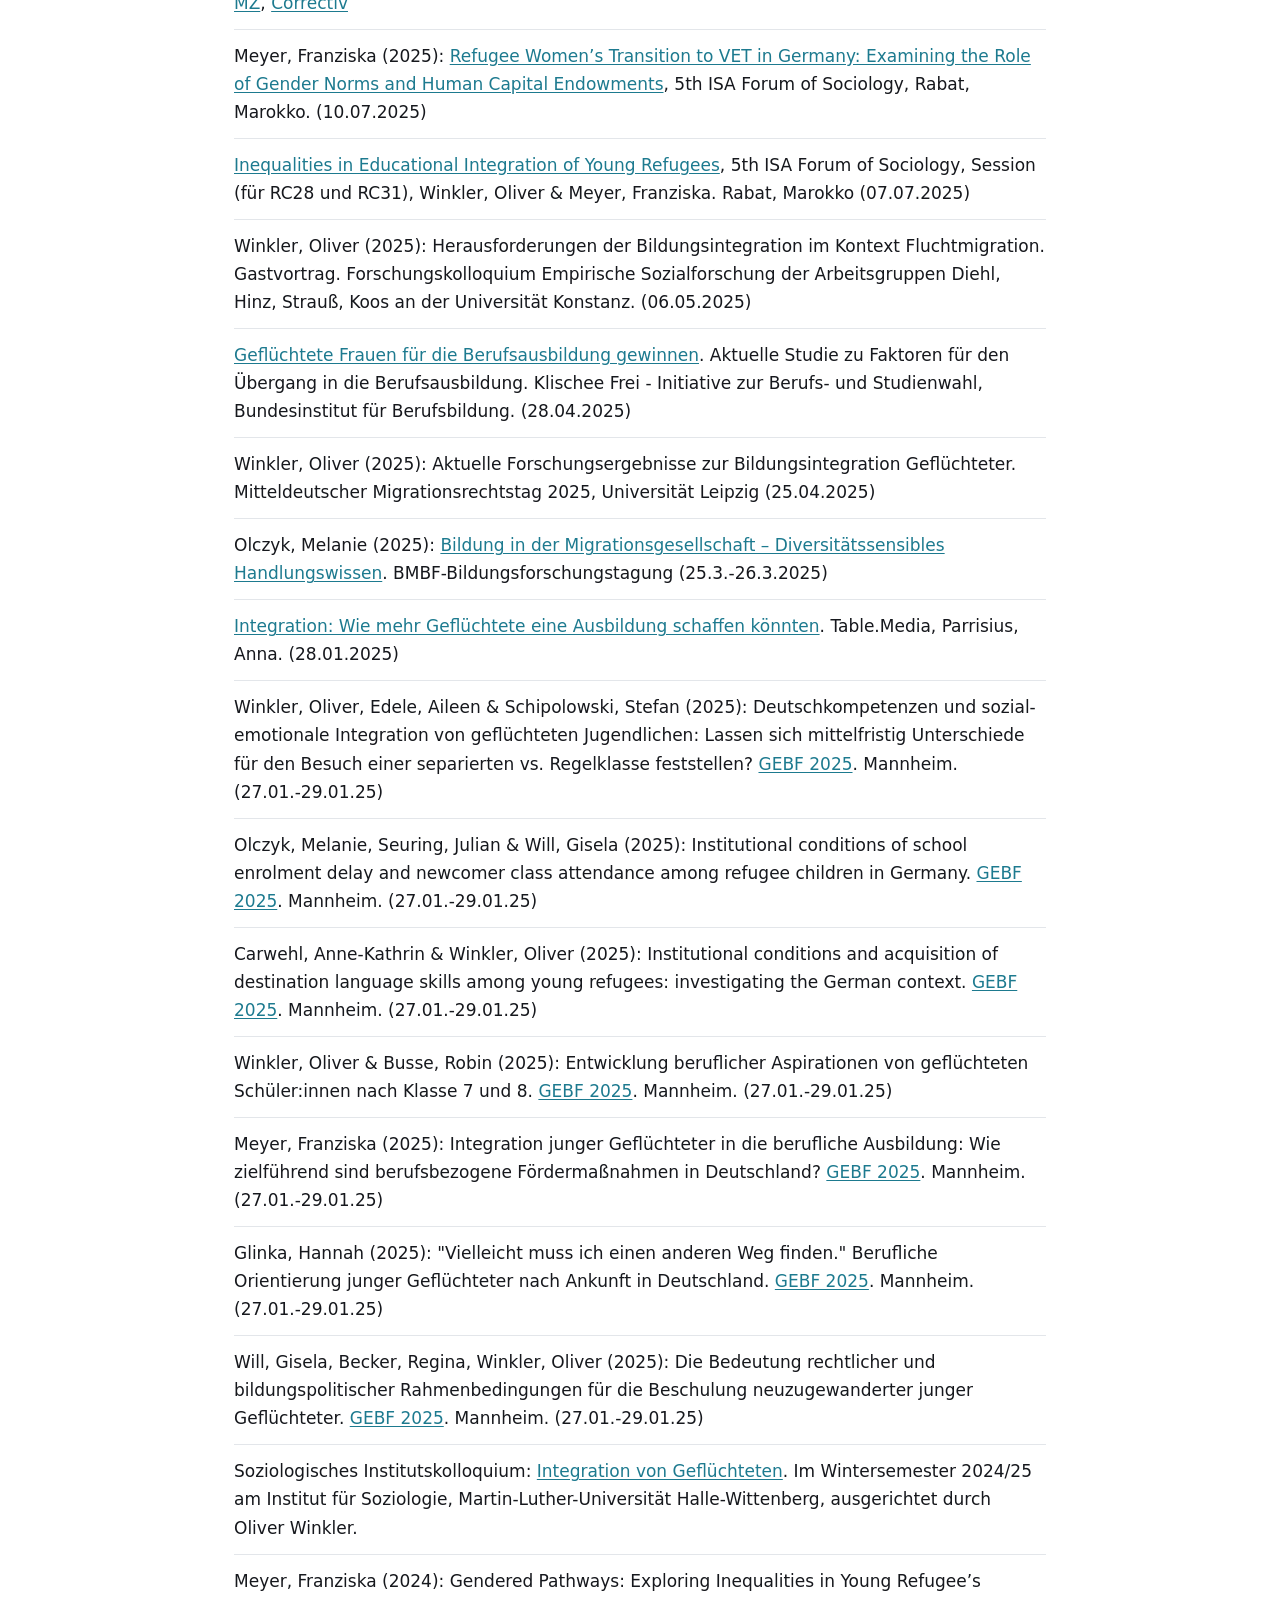
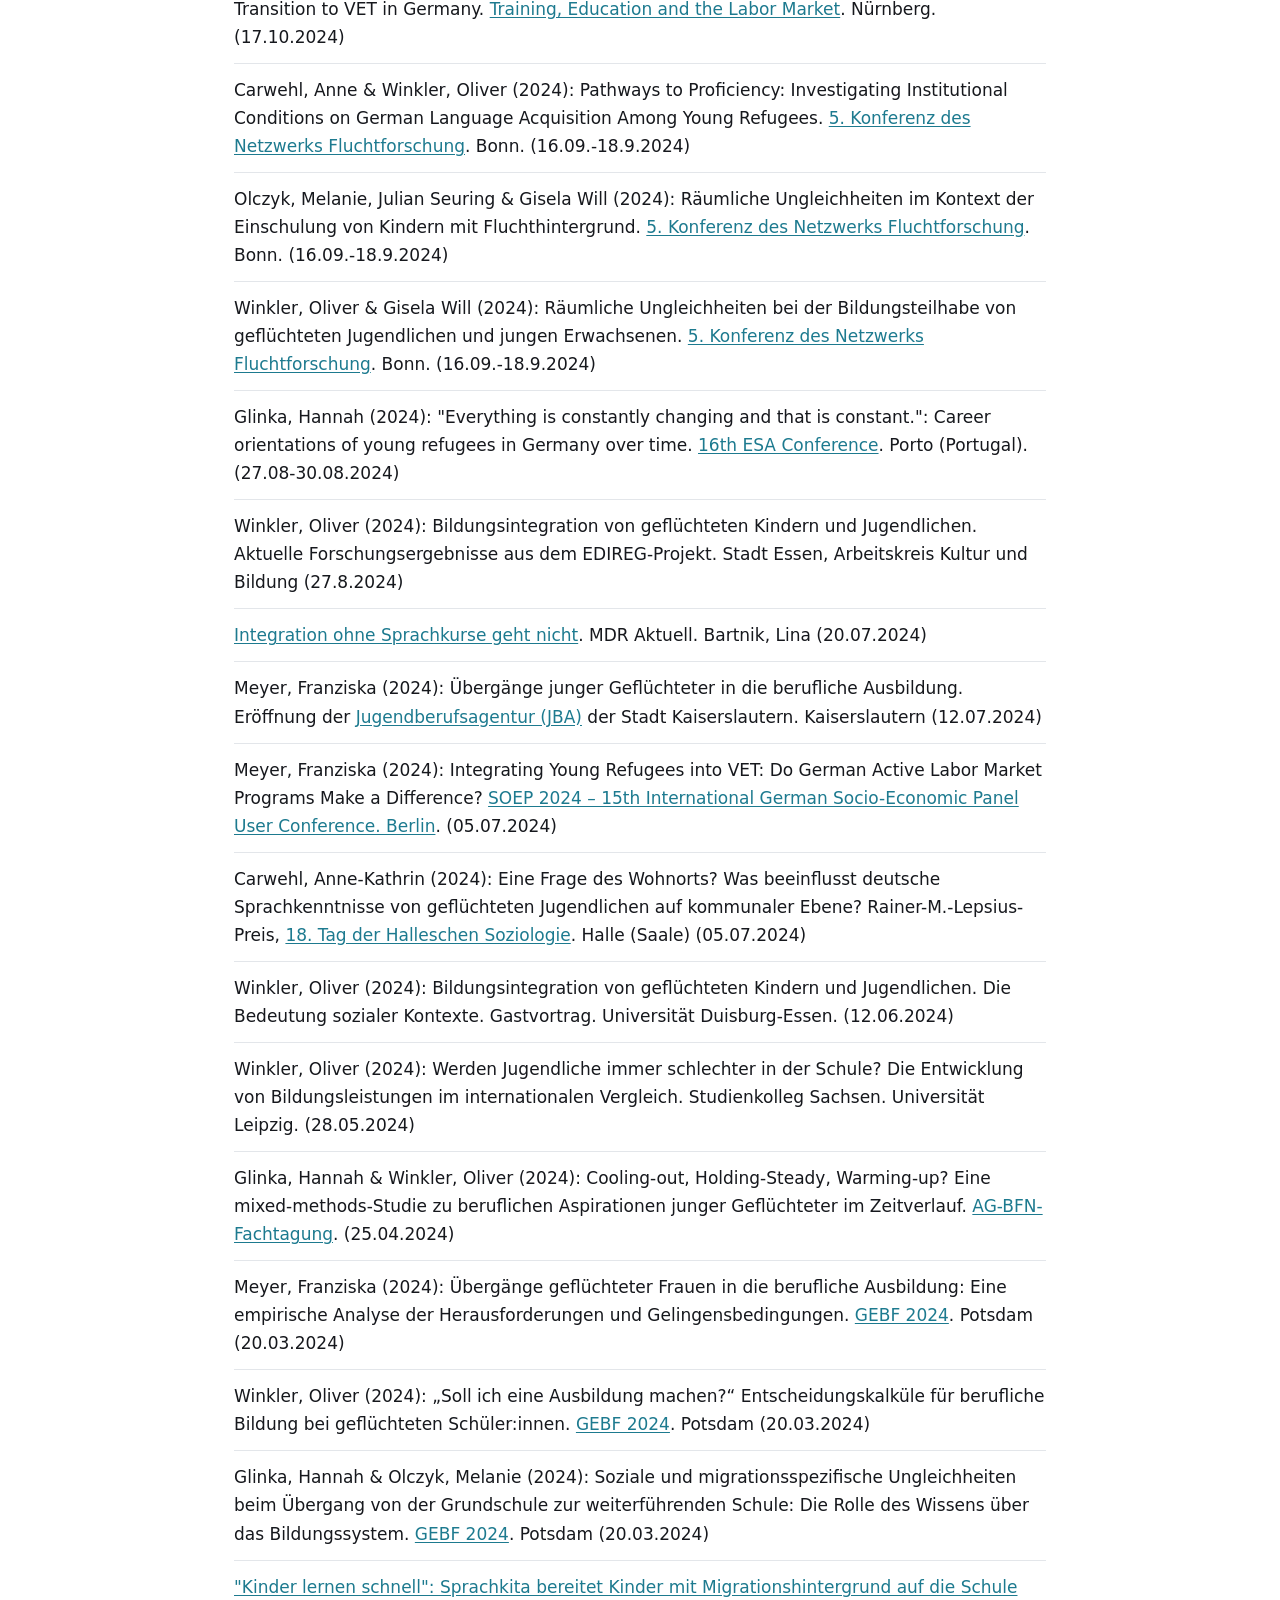
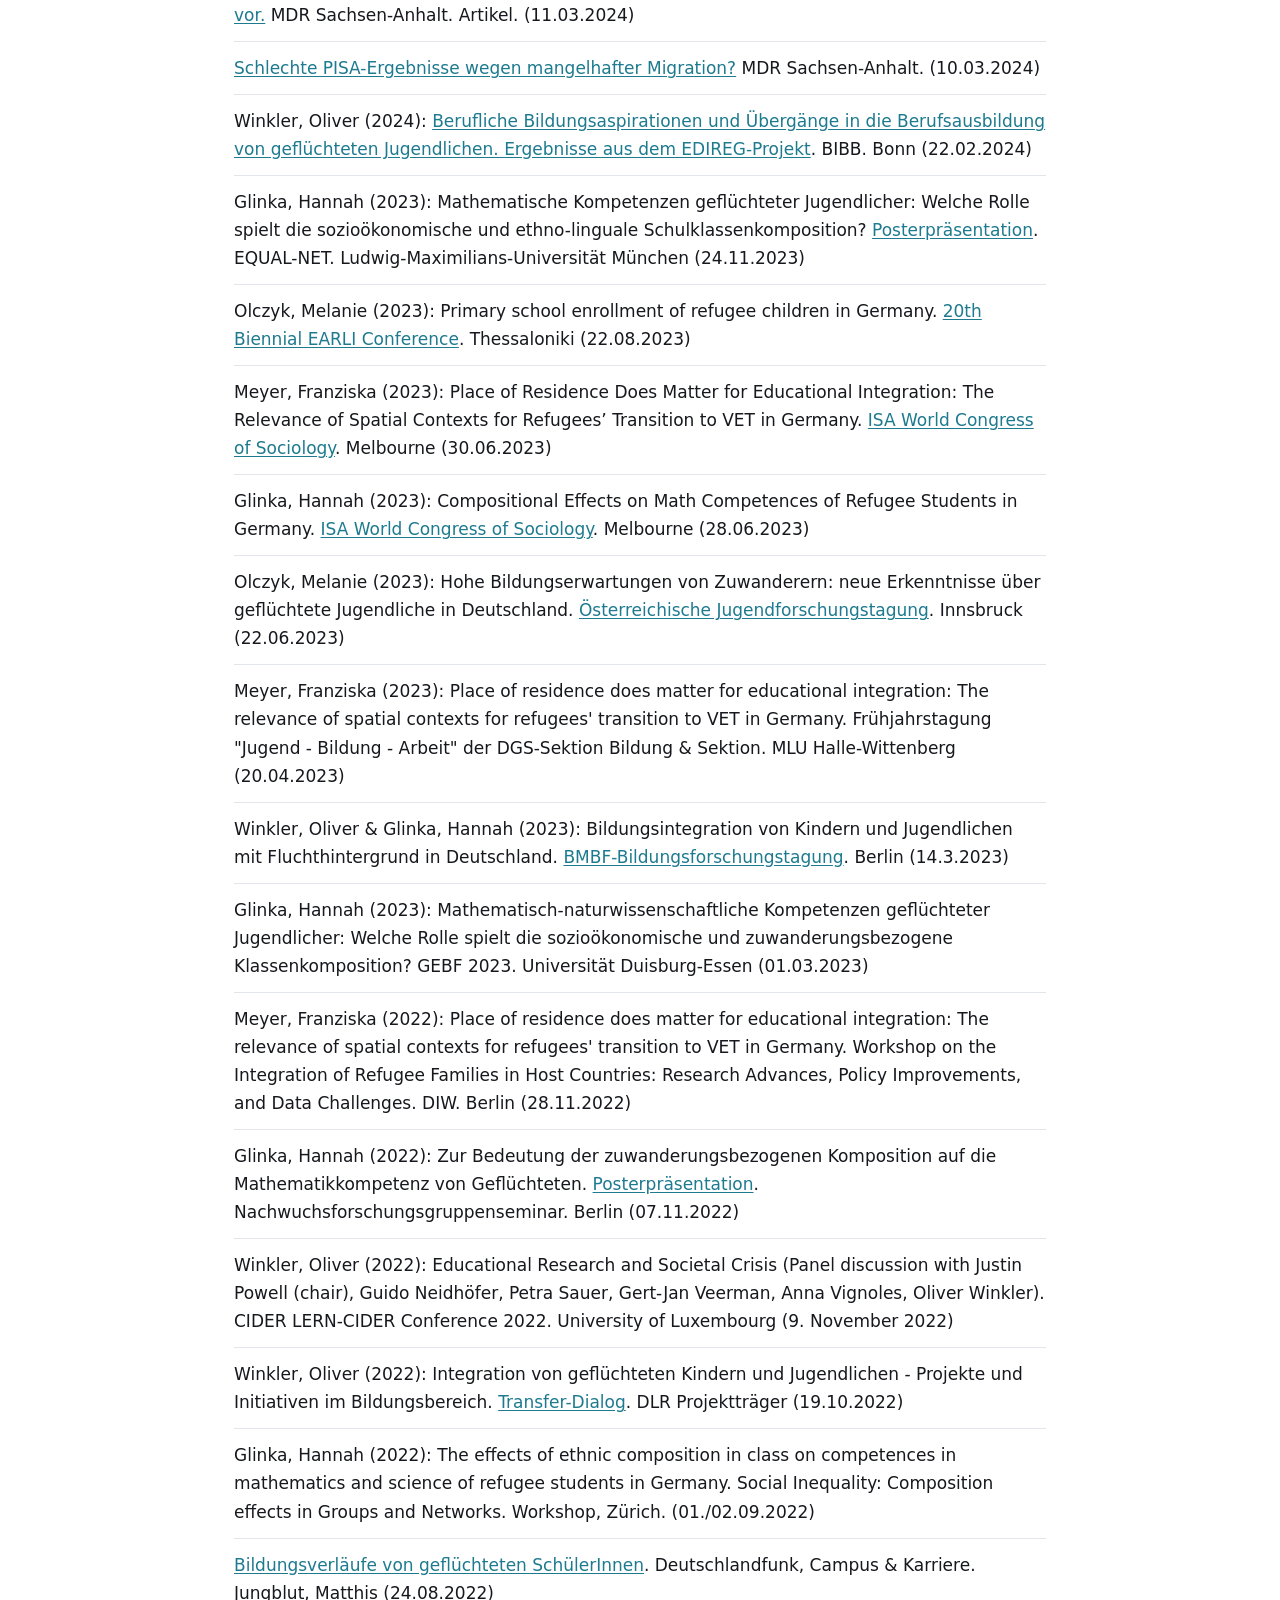
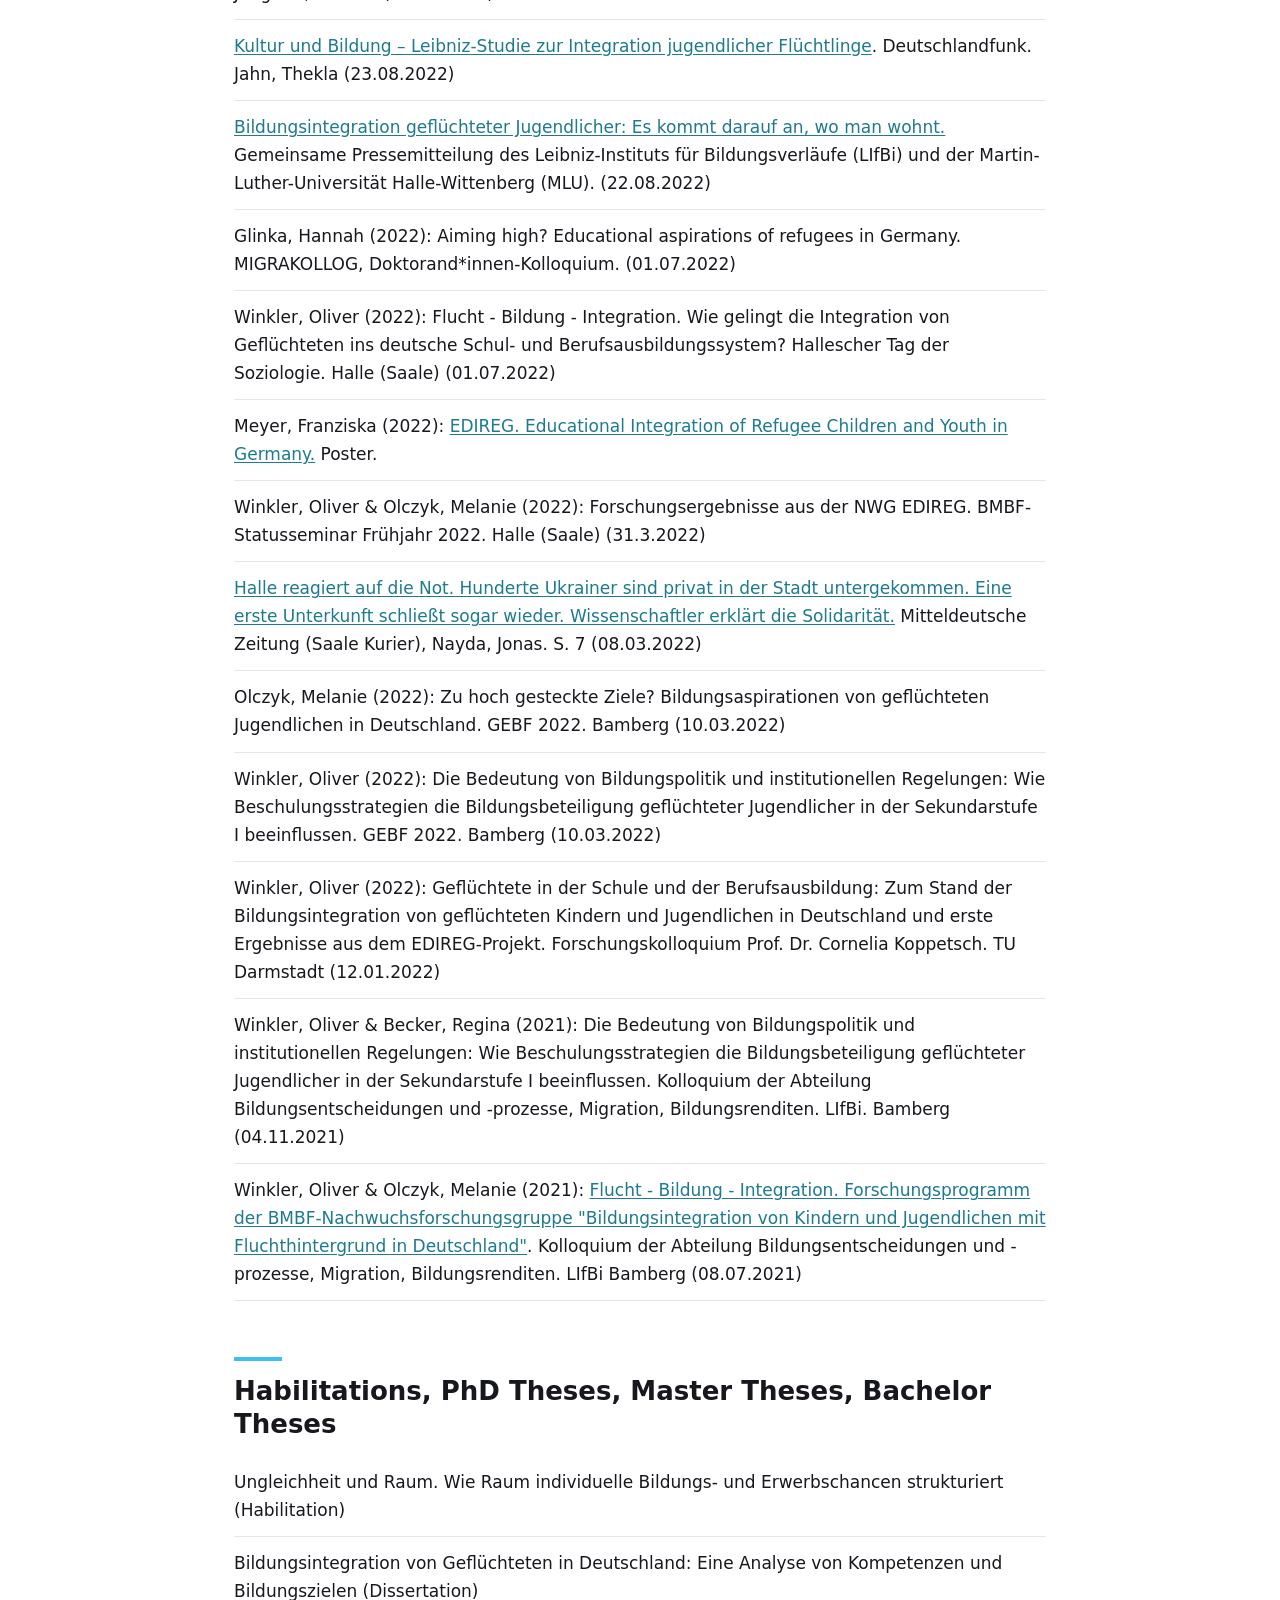
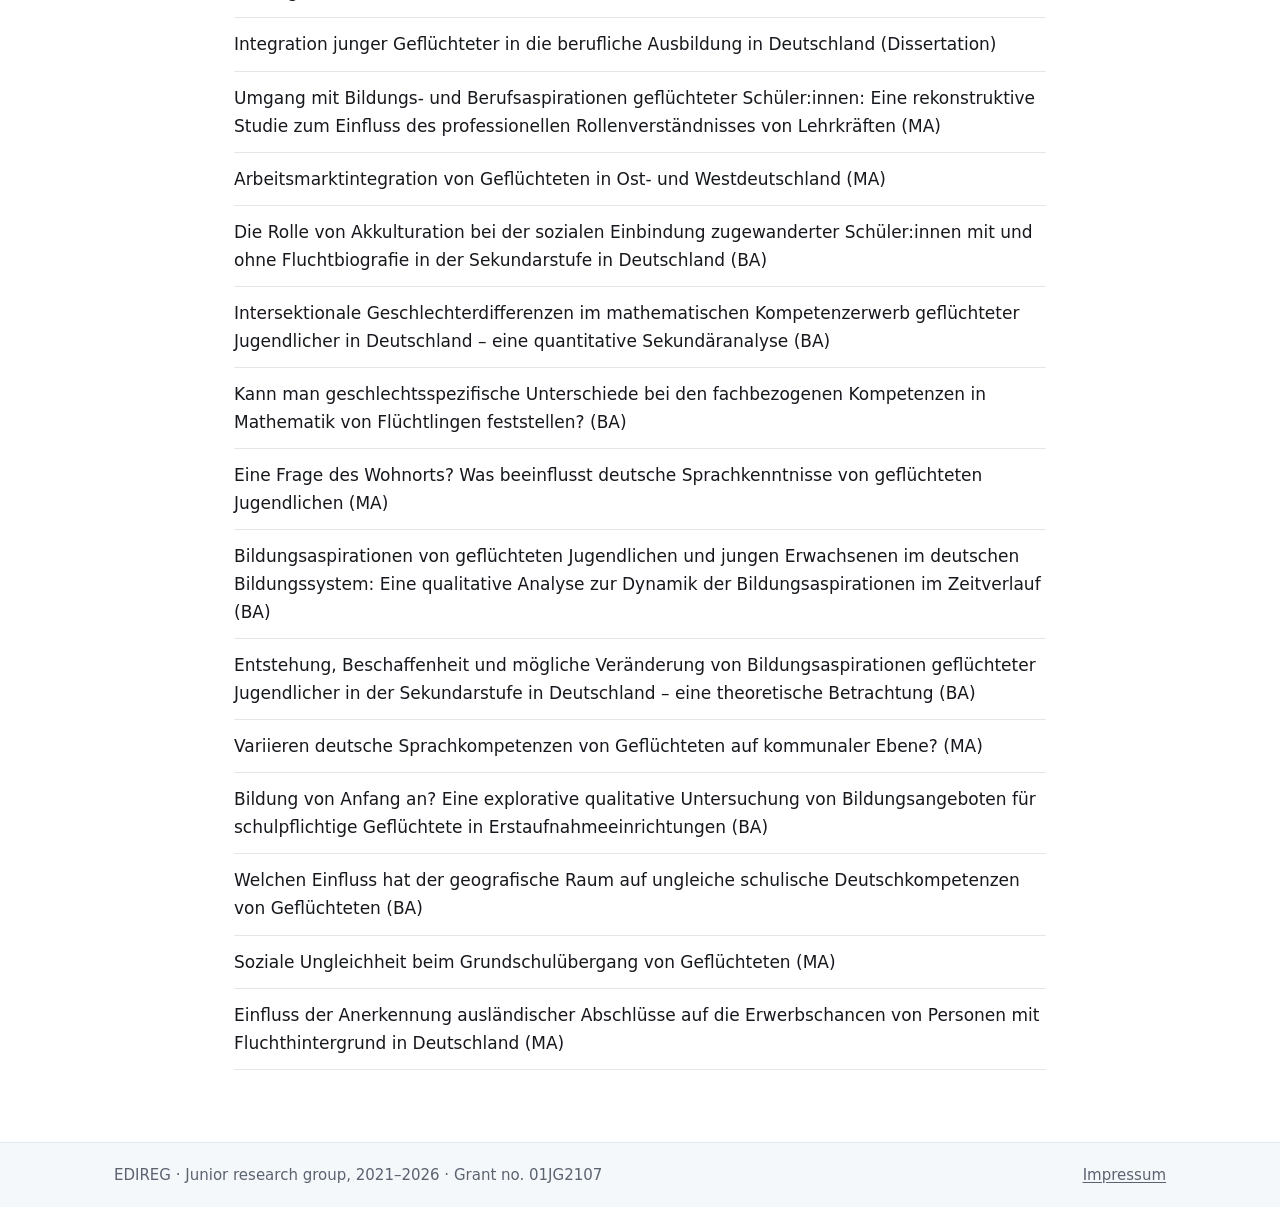
==== commit 1fcf529c: "Fix author name typo in publication entry" ====
--- a/publications.html
+++ b/publications.html
@@ -38,7 +38,7 @@
 
 <h2 id="articles">Articles in Journals and Edited Volumes</h2>
 <ul class="pubs">
-<li>Glinka, Hannah, Dori Haase &amp; Oliver Winkler (2026): „Ich sage zu keinem: ‚Das wirst du nicht.‘“: Beratungspraxis von Lehrkräften in der beruflichen Orientierung neuzugewanderter Jugendlicher. Zeitschrift für Migrationsforschung. Advance online publication. DOI: <a href="https://doi.org/10.48439/ZMF.462">10.48439/ZMF.462</a></li>
+<li>Glinka, Hannah, Doria Haase &amp; Oliver Winkler (2026): „Ich sage zu keinem: ‚Das wirst du nicht.‘“: Beratungspraxis von Lehrkräften in der beruflichen Orientierung neuzugewanderter Jugendlicher. Zeitschrift für Migrationsforschung. Advance online publication. DOI: <a href="https://doi.org/10.48439/ZMF.462">10.48439/ZMF.462</a></li>
 <li>Winkler, Oliver &amp; Melanie Olczyk (2026): Educational Integration of Refugees and Newly Arrived Immigrants. Institutional Contexts and Their Relevance. Springer Nature. DOI: <a href="https://doi.org/10.1007/978-3-032-25346-0">10.1007/978-3-032-25346-0</a></li>
 <li>Winkler, Oliver &amp; Melanie Olczyk (2026): Educational Integration of Refugees and Newly Arrived Immigrants: Concepts, Contexts, and Mechanisms. In: Oliver Winkler, Melanie Olczyk (Hg.): Educational Integration of Refugees and Newly Arrived Immigrants. Institutional Contexts and Their Relevance. Springer Nature. (S. 1-22). DOI: <a href="https://doi.org/10.1007/978-3-032-25346-0_1">10.1007/978-3-032-25346-0_1</a></li>
 <li>Glinka, Hannah &amp; Melanie Olczyk (2026): Educational expectations in the context of migration and institutions. Zeitschrift für Soziologie. DOI: <a href="https://doi.org/10.1515/zfsoz-2026-3006">10.1515/zfsoz-2026-3006</a></li>
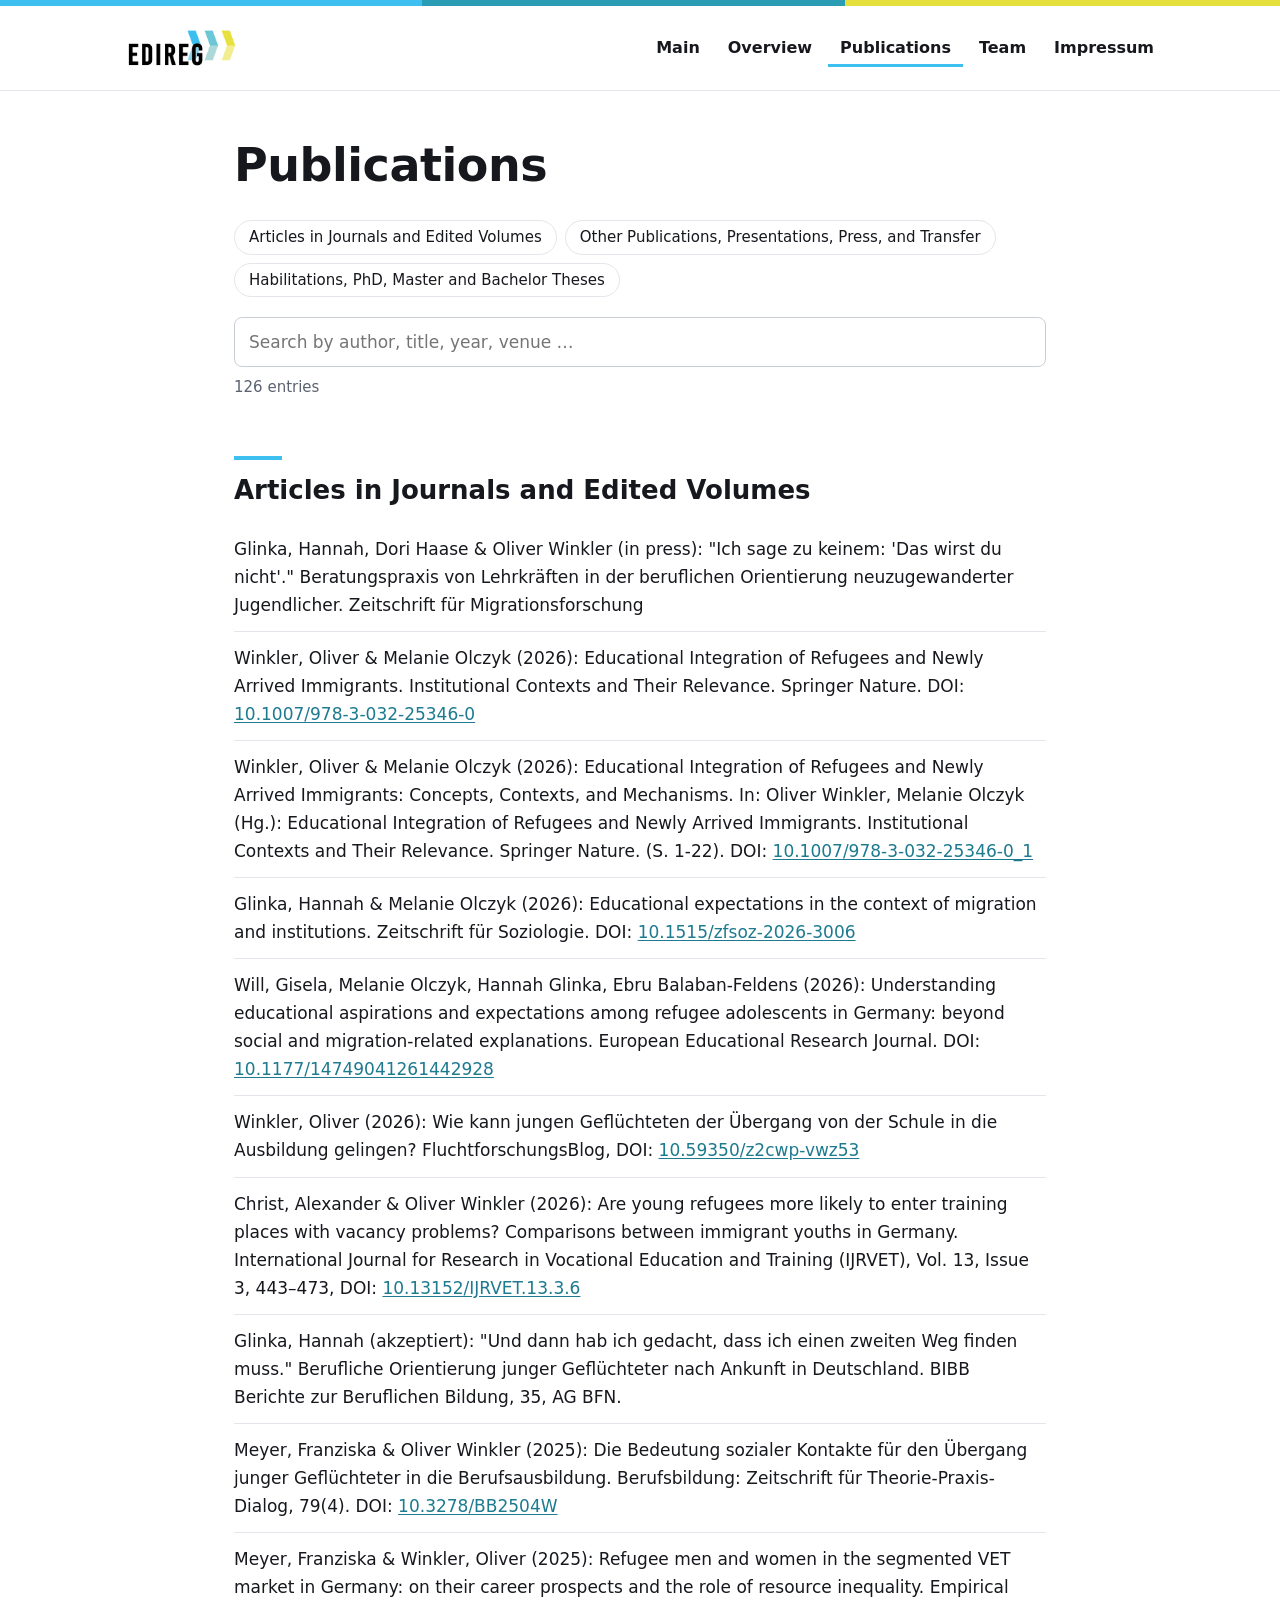
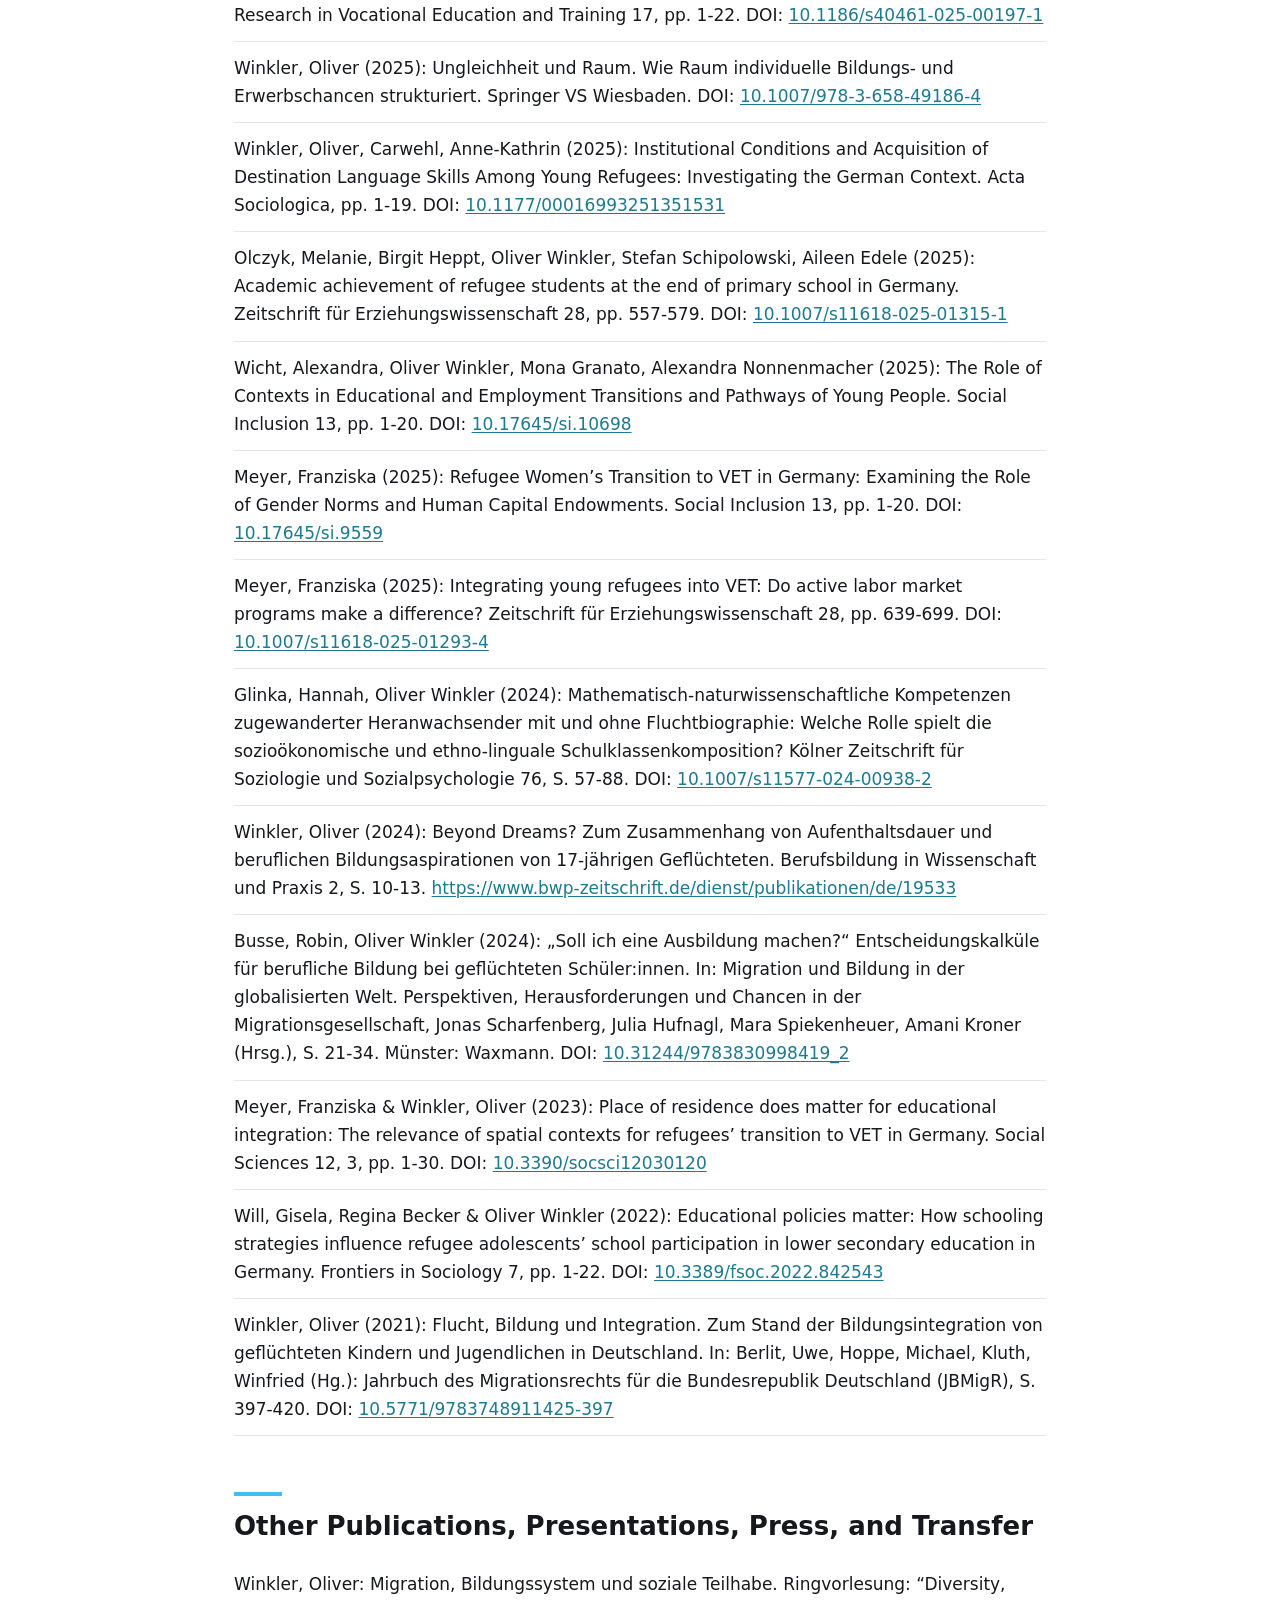
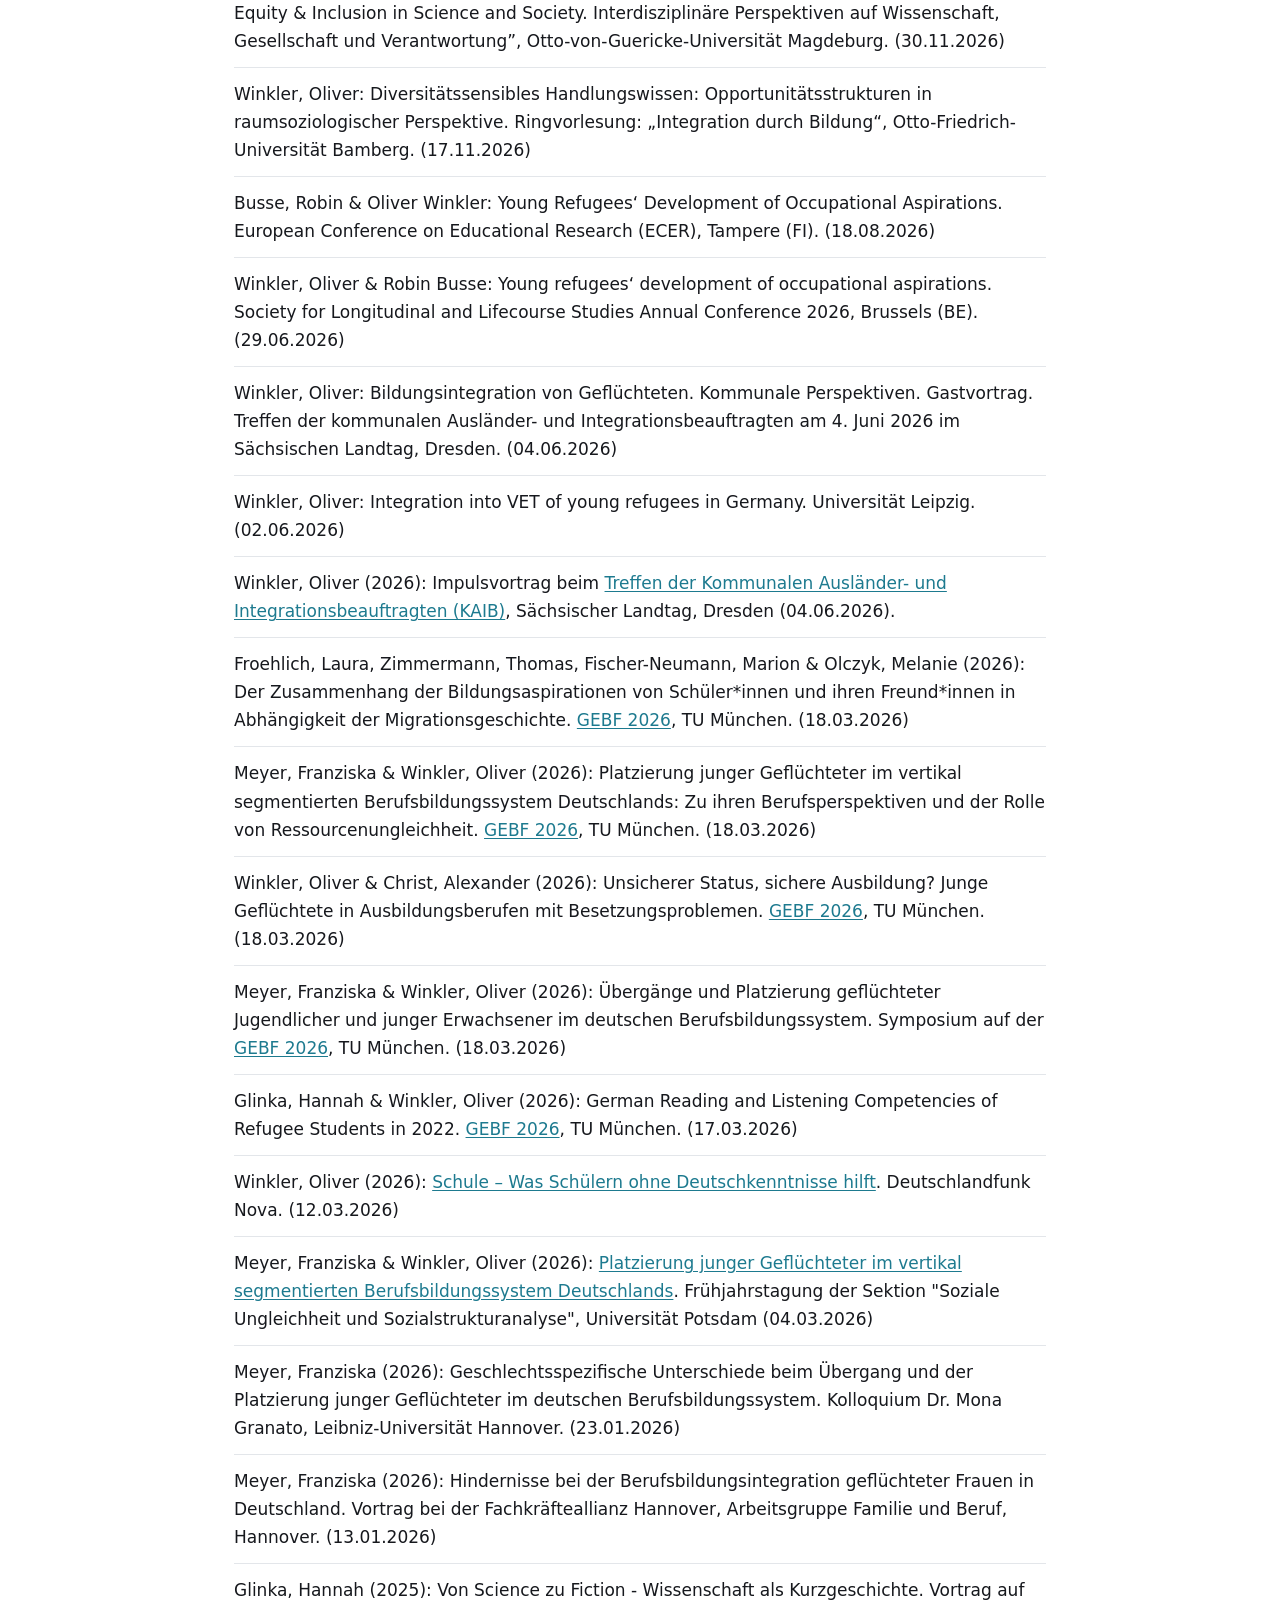
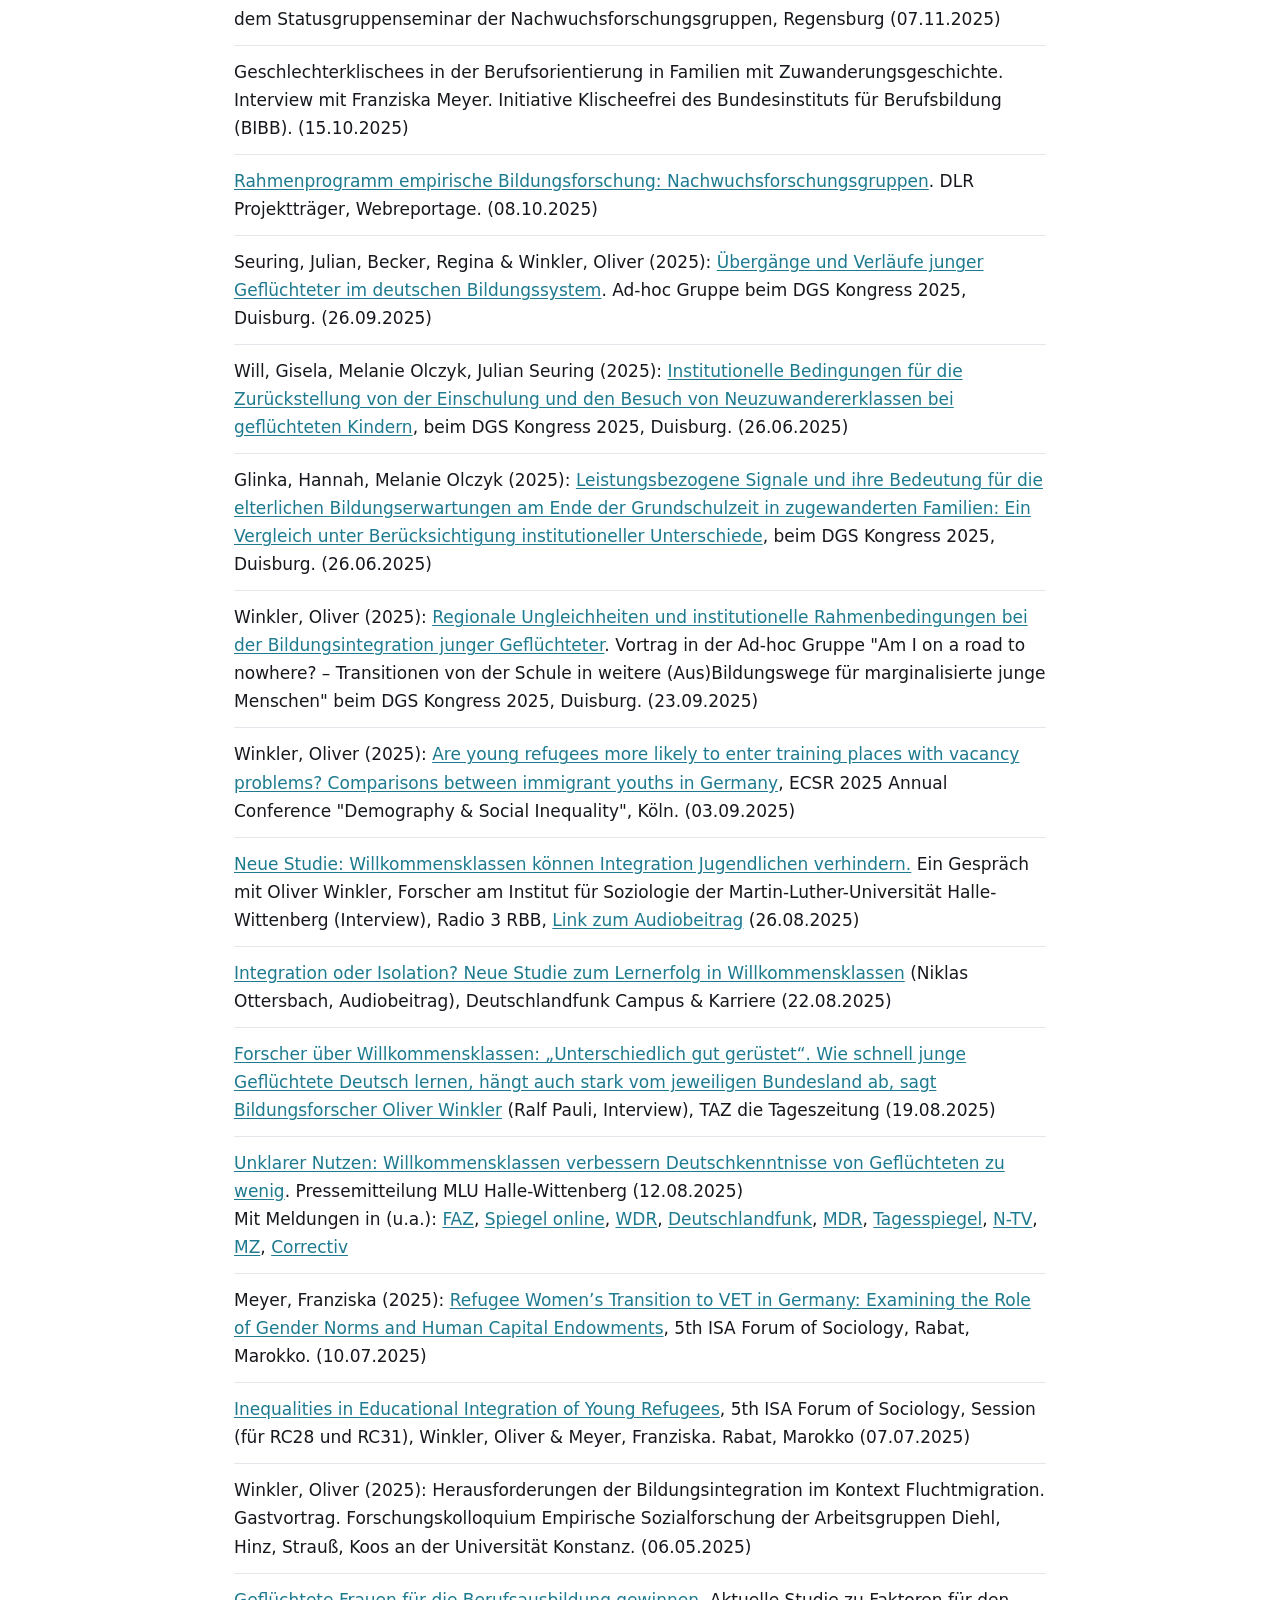
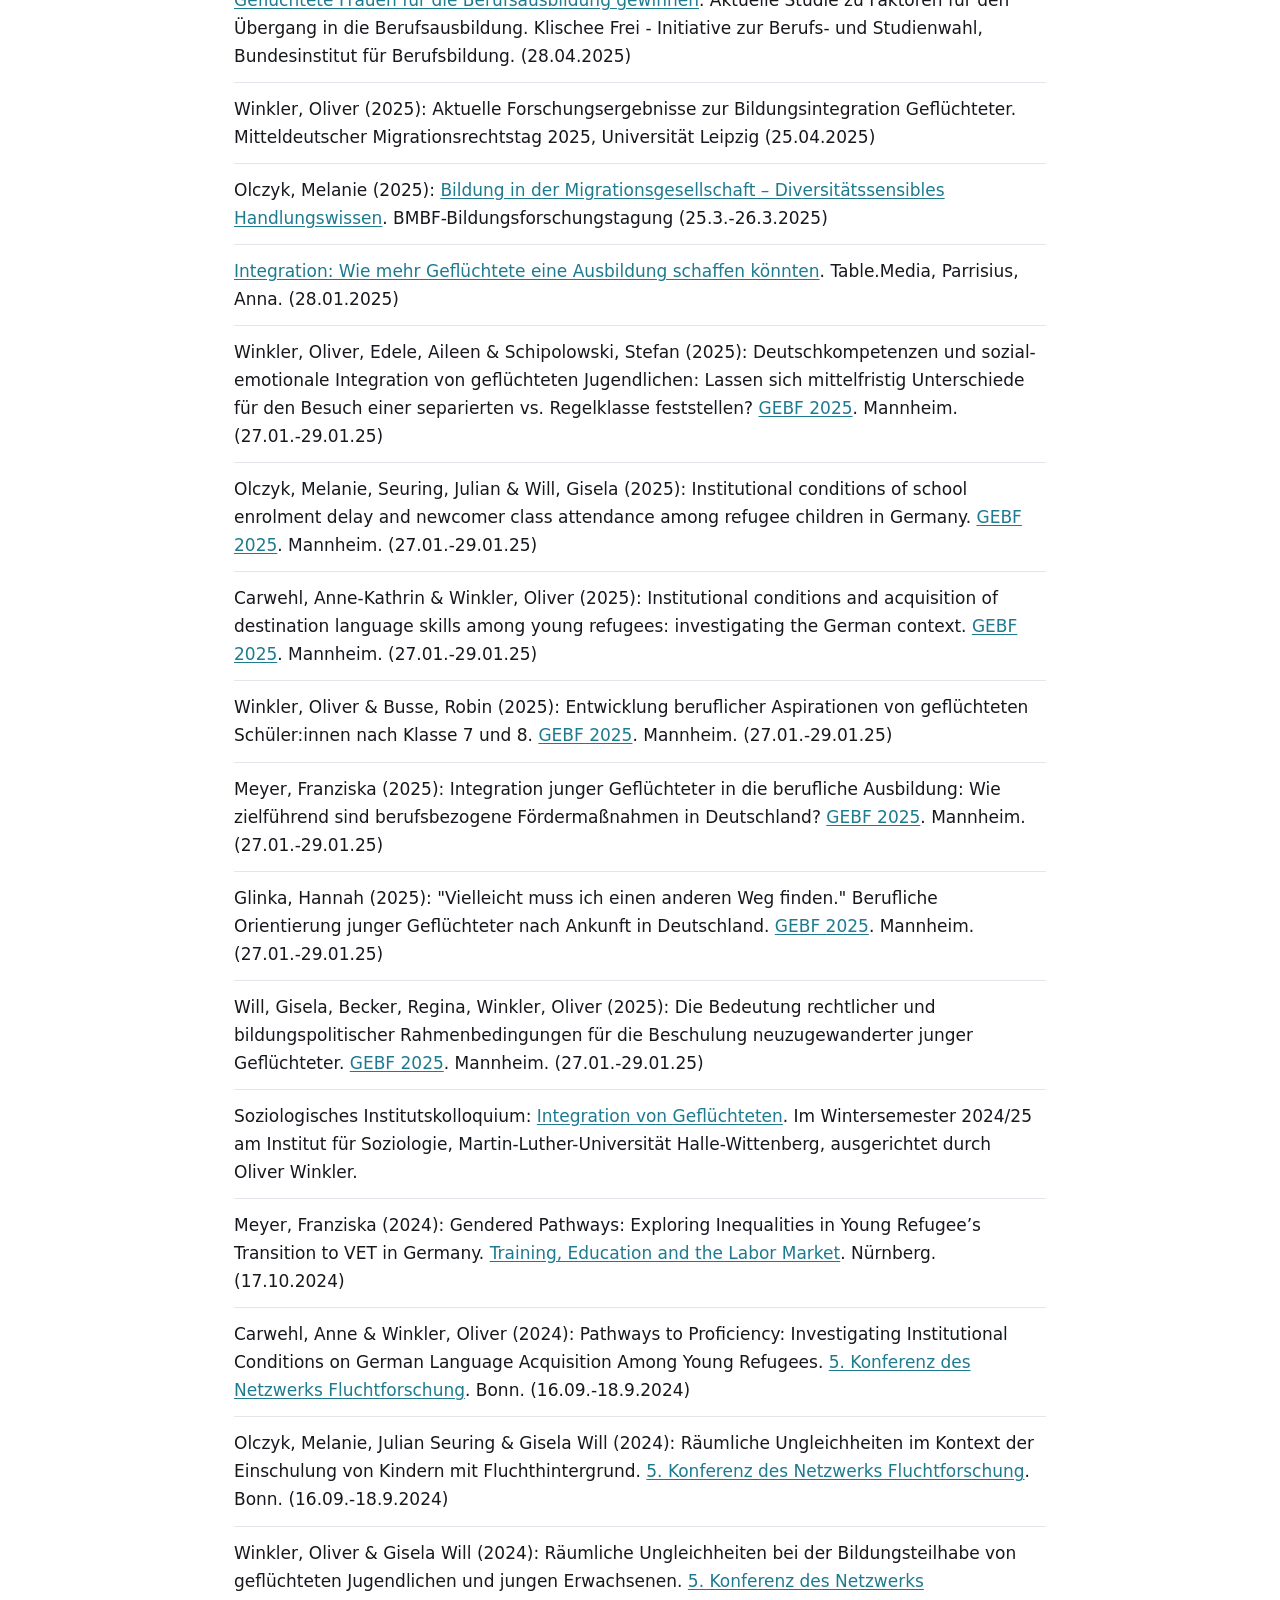
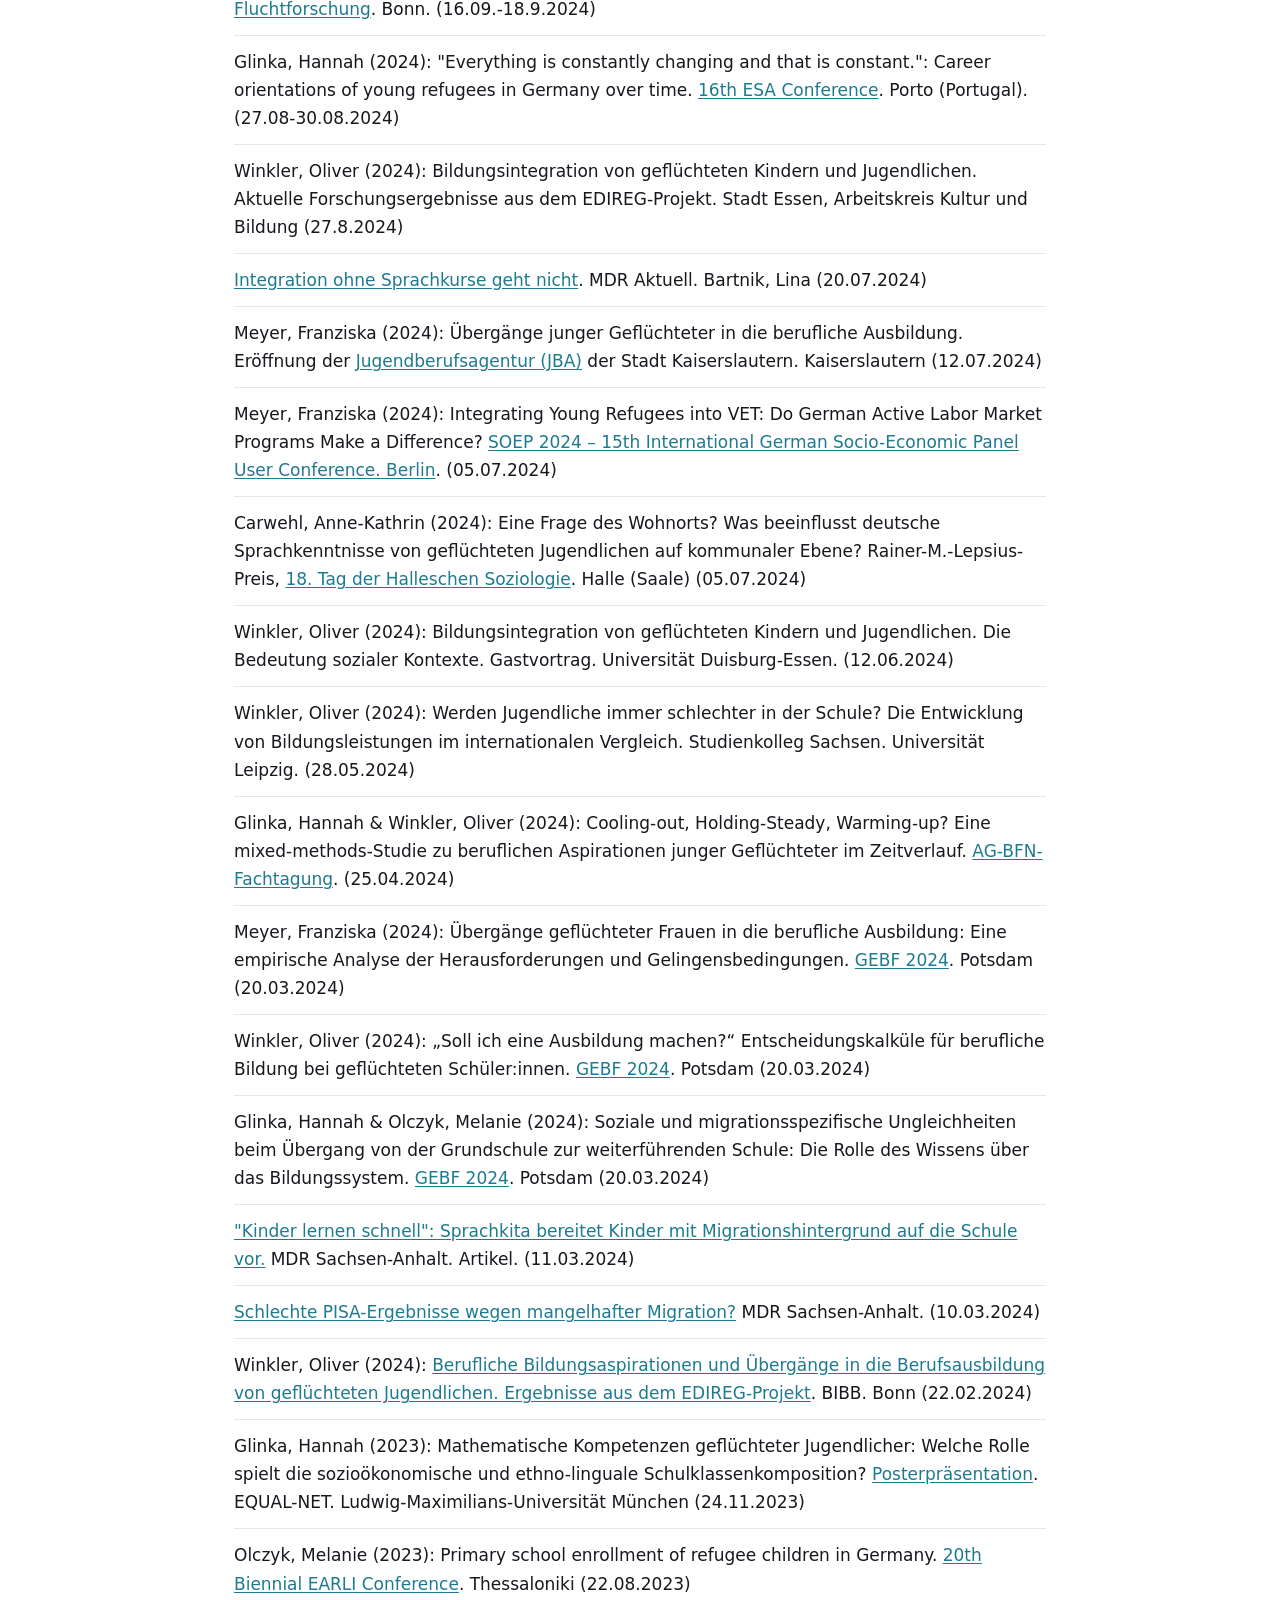
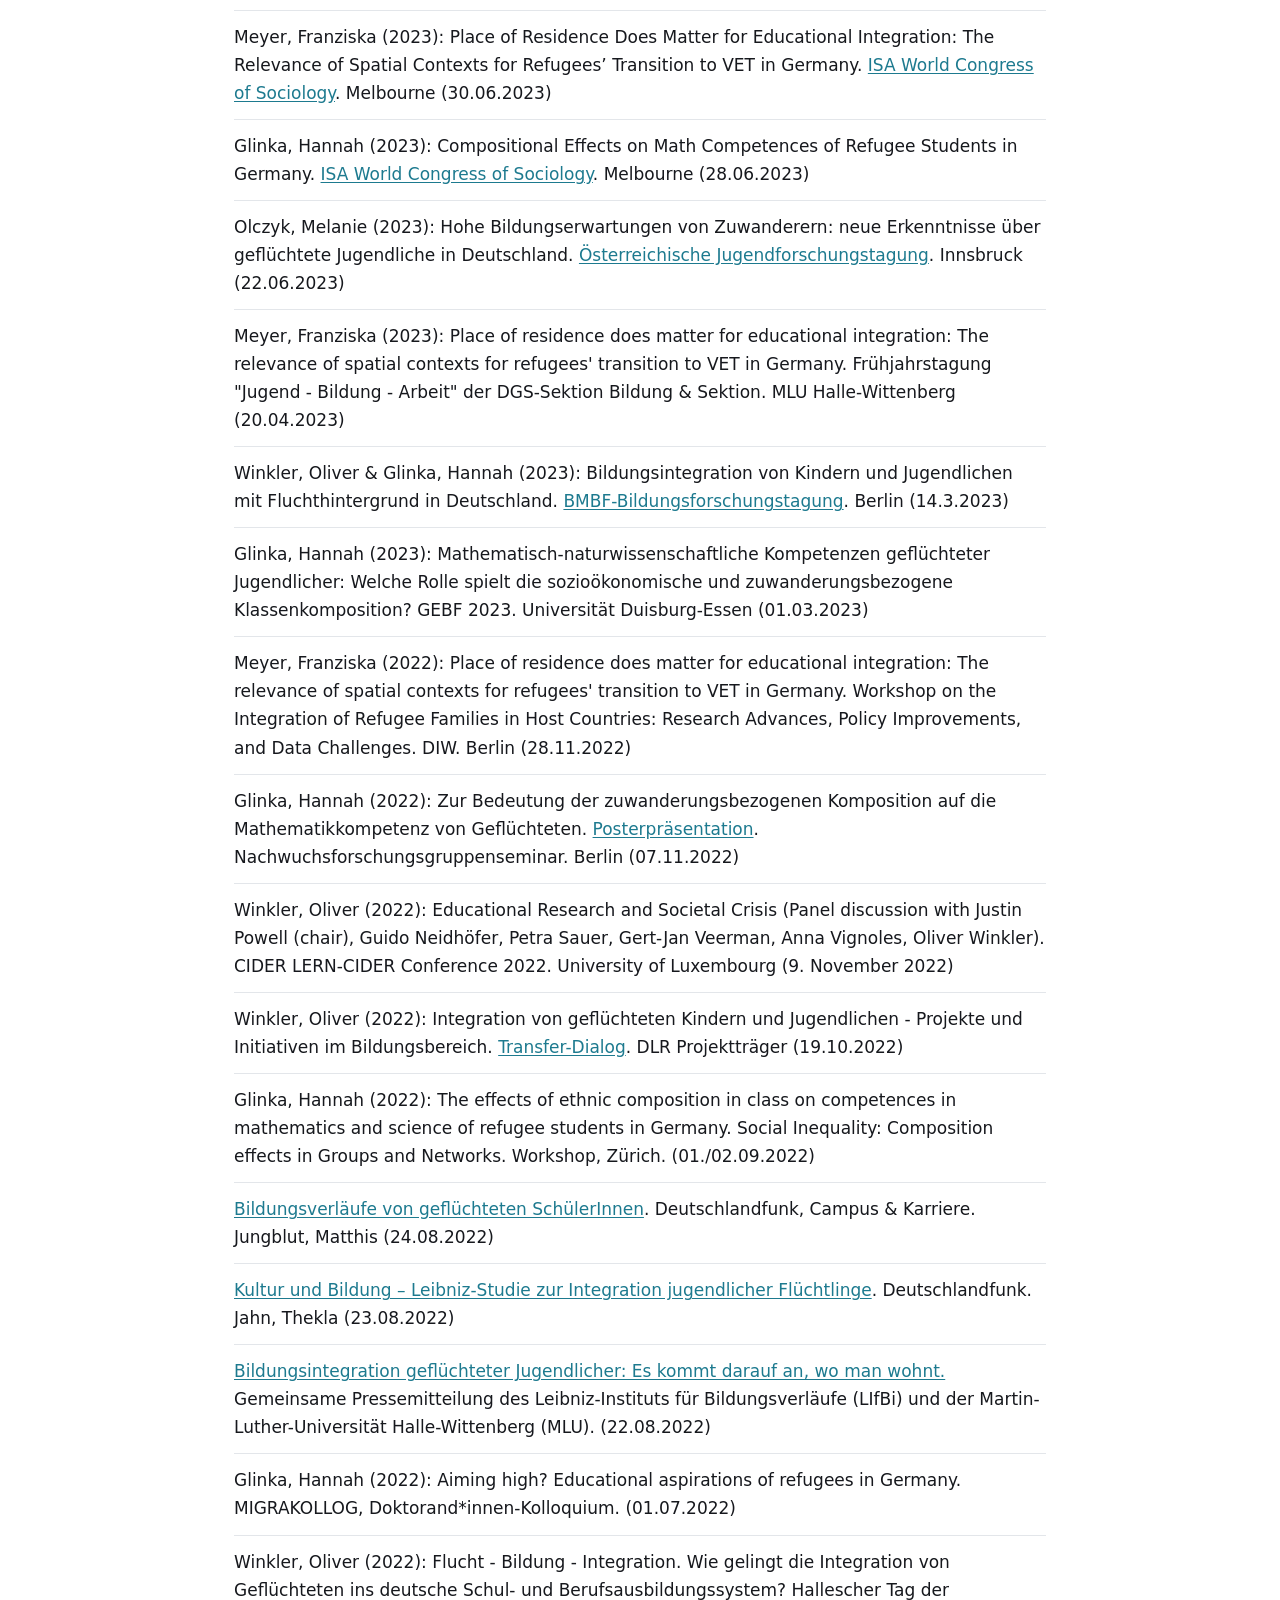
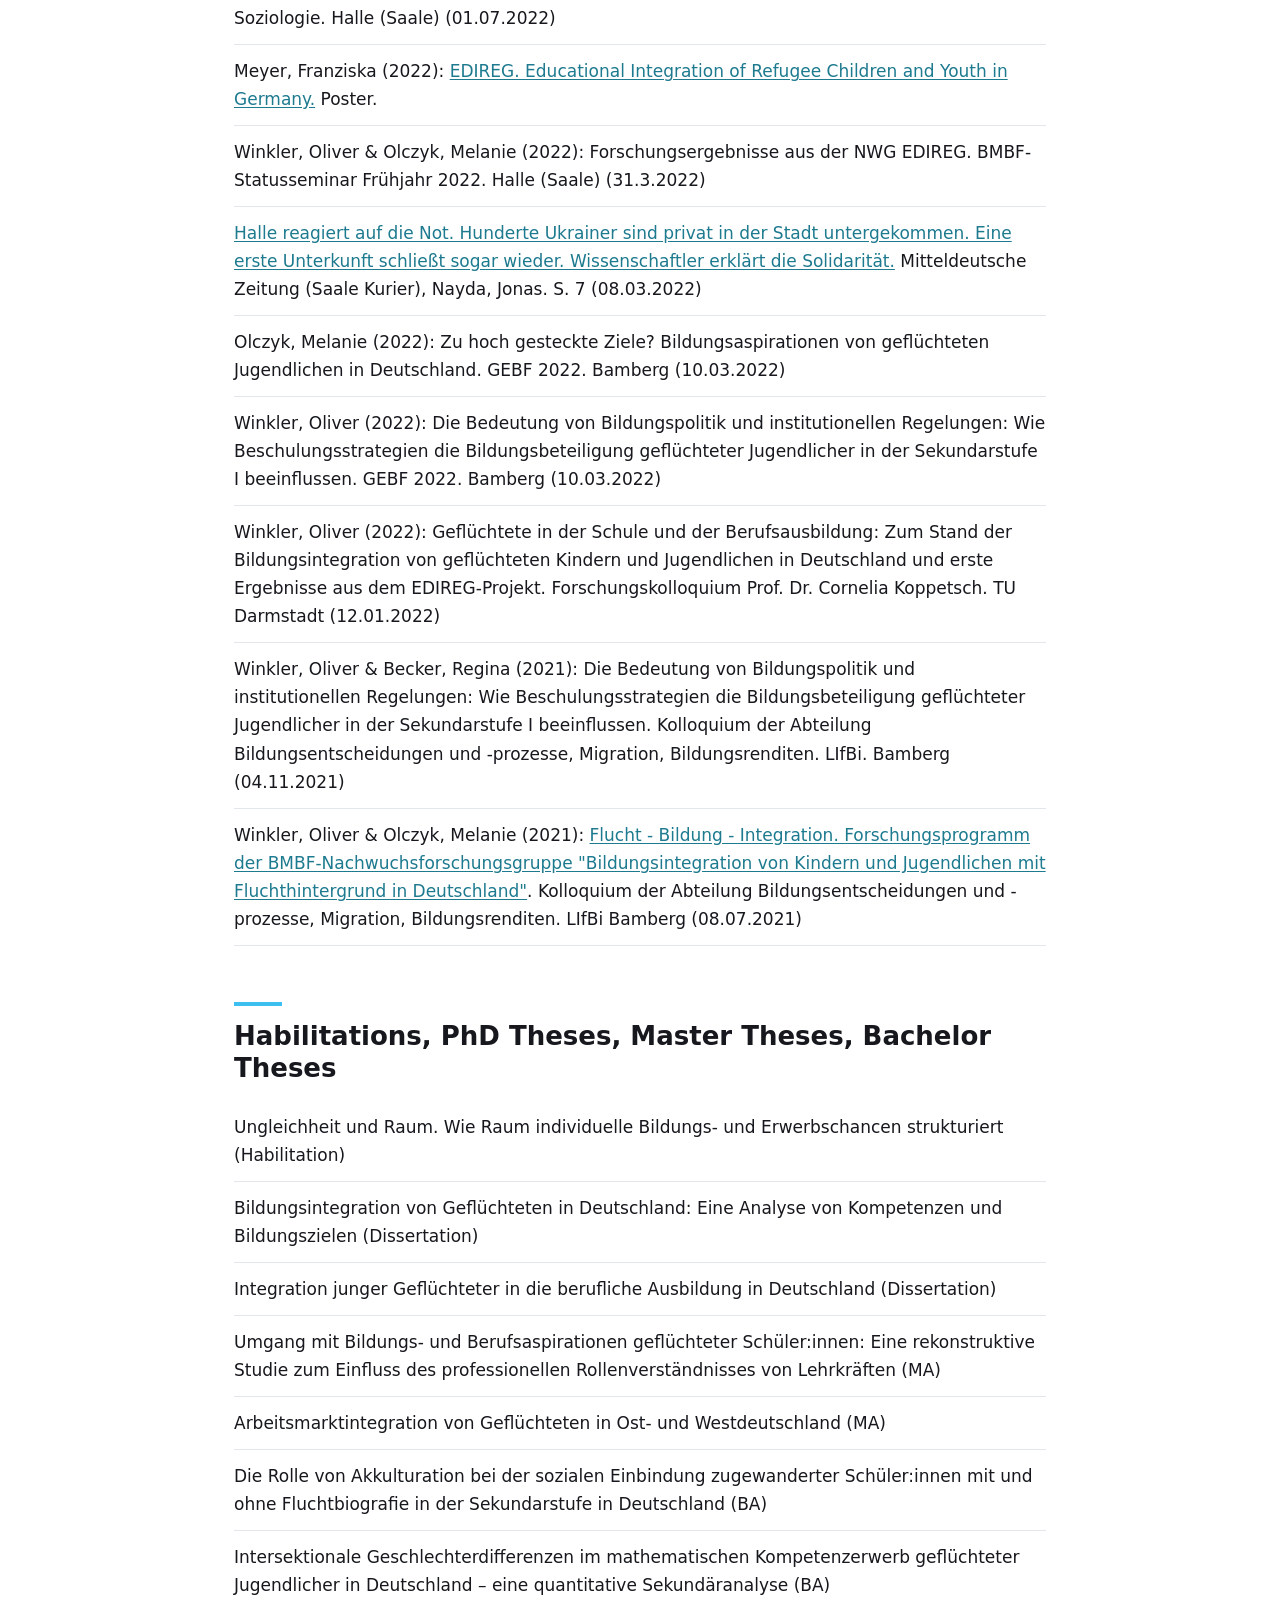
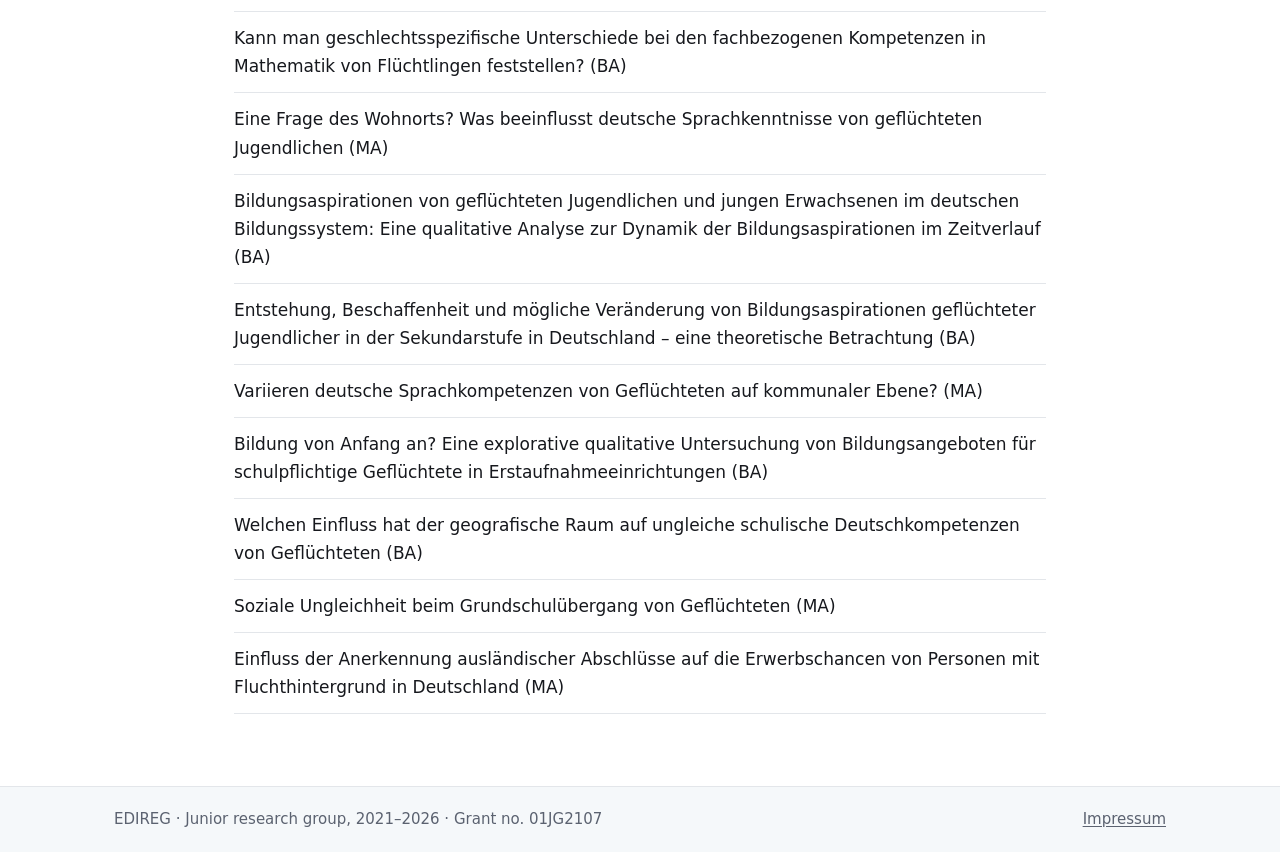
==== commit 3f5070eb: "Add files via upload" ====
--- a/publications.html
+++ b/publications.html
@@ -38,7 +38,7 @@
 
 <h2 id="articles">Articles in Journals and Edited Volumes</h2>
 <ul class="pubs">
-<li>Glinka, Hannah, Doria Haase &amp; Oliver Winkler (2026): „Ich sage zu keinem: ‚Das wirst du nicht.‘“: Beratungspraxis von Lehrkräften in der beruflichen Orientierung neuzugewanderter Jugendlicher. Zeitschrift für Migrationsforschung. Advance online publication. DOI: <a href="https://doi.org/10.48439/ZMF.462">10.48439/ZMF.462</a></li>
+<li>Glinka, Hannah, Dori Haase &amp; Oliver Winkler (in press): "Ich sage zu keinem: 'Das wirst du nicht'." Beratungspraxis von Lehrkräften in der beruflichen Orientierung neuzugewanderter Jugendlicher. Zeitschrift für Migrationsforschung</li>
 <li>Winkler, Oliver &amp; Melanie Olczyk (2026): Educational Integration of Refugees and Newly Arrived Immigrants. Institutional Contexts and Their Relevance. Springer Nature. DOI: <a href="https://doi.org/10.1007/978-3-032-25346-0">10.1007/978-3-032-25346-0</a></li>
 <li>Winkler, Oliver &amp; Melanie Olczyk (2026): Educational Integration of Refugees and Newly Arrived Immigrants: Concepts, Contexts, and Mechanisms. In: Oliver Winkler, Melanie Olczyk (Hg.): Educational Integration of Refugees and Newly Arrived Immigrants. Institutional Contexts and Their Relevance. Springer Nature. (S. 1-22). DOI: <a href="https://doi.org/10.1007/978-3-032-25346-0_1">10.1007/978-3-032-25346-0_1</a></li>
 <li>Glinka, Hannah &amp; Melanie Olczyk (2026): Educational expectations in the context of migration and institutions. Zeitschrift für Soziologie. DOI: <a href="https://doi.org/10.1515/zfsoz-2026-3006">10.1515/zfsoz-2026-3006</a></li>
@@ -64,11 +64,8 @@
 
 <h2 id="other">Other Publications, Presentations, Press, and Transfer</h2>
 <ul class="pubs">
-<li><a href="https://tools-avr.de/emags/PDF-Tool/Bildungspraxis/bp-2604-emag-4-2026/">Wenn der Übergang nicht gelingt</a>. Beitrag mit Oliver Winkler. Udjbinac, Viktoria. Bildungspraxis 4/2026, S. 26–27. (November/Dezember 2026)</li>
-<li>Winkler, Oliver: Bildungsteilhabe von geflüchteten Kindern und Jugendlichen in Deutschland. Ringvorlesung: “Diversity, Equity &amp; Inclusion in Science and Society. Interdisziplinäre Perspektiven auf Wissenschaft, Gesellschaft und Verantwortung”, Otto-von-Guericke-Universität Magdeburg. (30.11.2026)</li>
-<li>Winkler, Oliver: Der lange Schatten der Startbedingungen. Warum Deutschkenntnisse so entscheidend sind. Gesprächskreis Migration und Integration, Friedrich-Ebert-Stiftung e.V., Berlin. (24.11.2026)</li>
-<li>Winkler, Oliver: Bildungsräume junger Geflüchteter – Ermöglichung durch ihre Strukturierung. Eine raumsoziologische Perspektive. Ringvorlesung: „Integration durch Bildung“, Otto-Friedrich-Universität Bamberg. (17.11.2026)</li>
-<li><a href="https://www.mz.de/leben/familie/dessau-migration-bildungschancen-schule-integration-medizinstudium-4357149">Mit nur einem deutschen Wort gestartet: Wie Defne aus Dessau heute ihren Traum vom Medizinstudium verfolgt</a>. Mit Einschätzungen von Oliver Winkler. Mitteldeutsche Zeitung. Kilb, Helene. (16.11.2026)</li>
+<li>Winkler, Oliver: Migration, Bildungssystem und soziale Teilhabe. Ringvorlesung: “Diversity, Equity &amp; Inclusion in Science and Society. Interdisziplinäre Perspektiven auf Wissenschaft, Gesellschaft und Verantwortung”, Otto-von-Guericke-Universität Magdeburg. (30.11.2026)</li>
+<li>Winkler, Oliver: Diversitätssensibles Handlungswissen: Opportunitätsstrukturen in raumsoziologischer Perspektive. Ringvorlesung: „Integration durch Bildung“, Otto-Friedrich-Universität Bamberg. (17.11.2026)</li>
 <li>Busse, Robin &amp; Oliver Winkler: Young Refugees‘ Development of Occupational Aspirations. European Conference on Educational Research (ECER), Tampere (FI). (18.08.2026)</li>
 <li>Winkler, Oliver &amp; Robin Busse: Young refugees‘ development of occupational aspirations. Society for Longitudinal and Lifecourse Studies Annual Conference 2026, Brussels (BE). (29.06.2026)</li>
 <li>Winkler, Oliver: Bildungsintegration von Geflüchteten. Kommunale Perspektiven. Gastvortrag. Treffen der kommunalen Ausländer- und Integrationsbeauftragten am 4. Juni 2026 im Sächsischen Landtag, Dresden. (04.06.2026)</li>
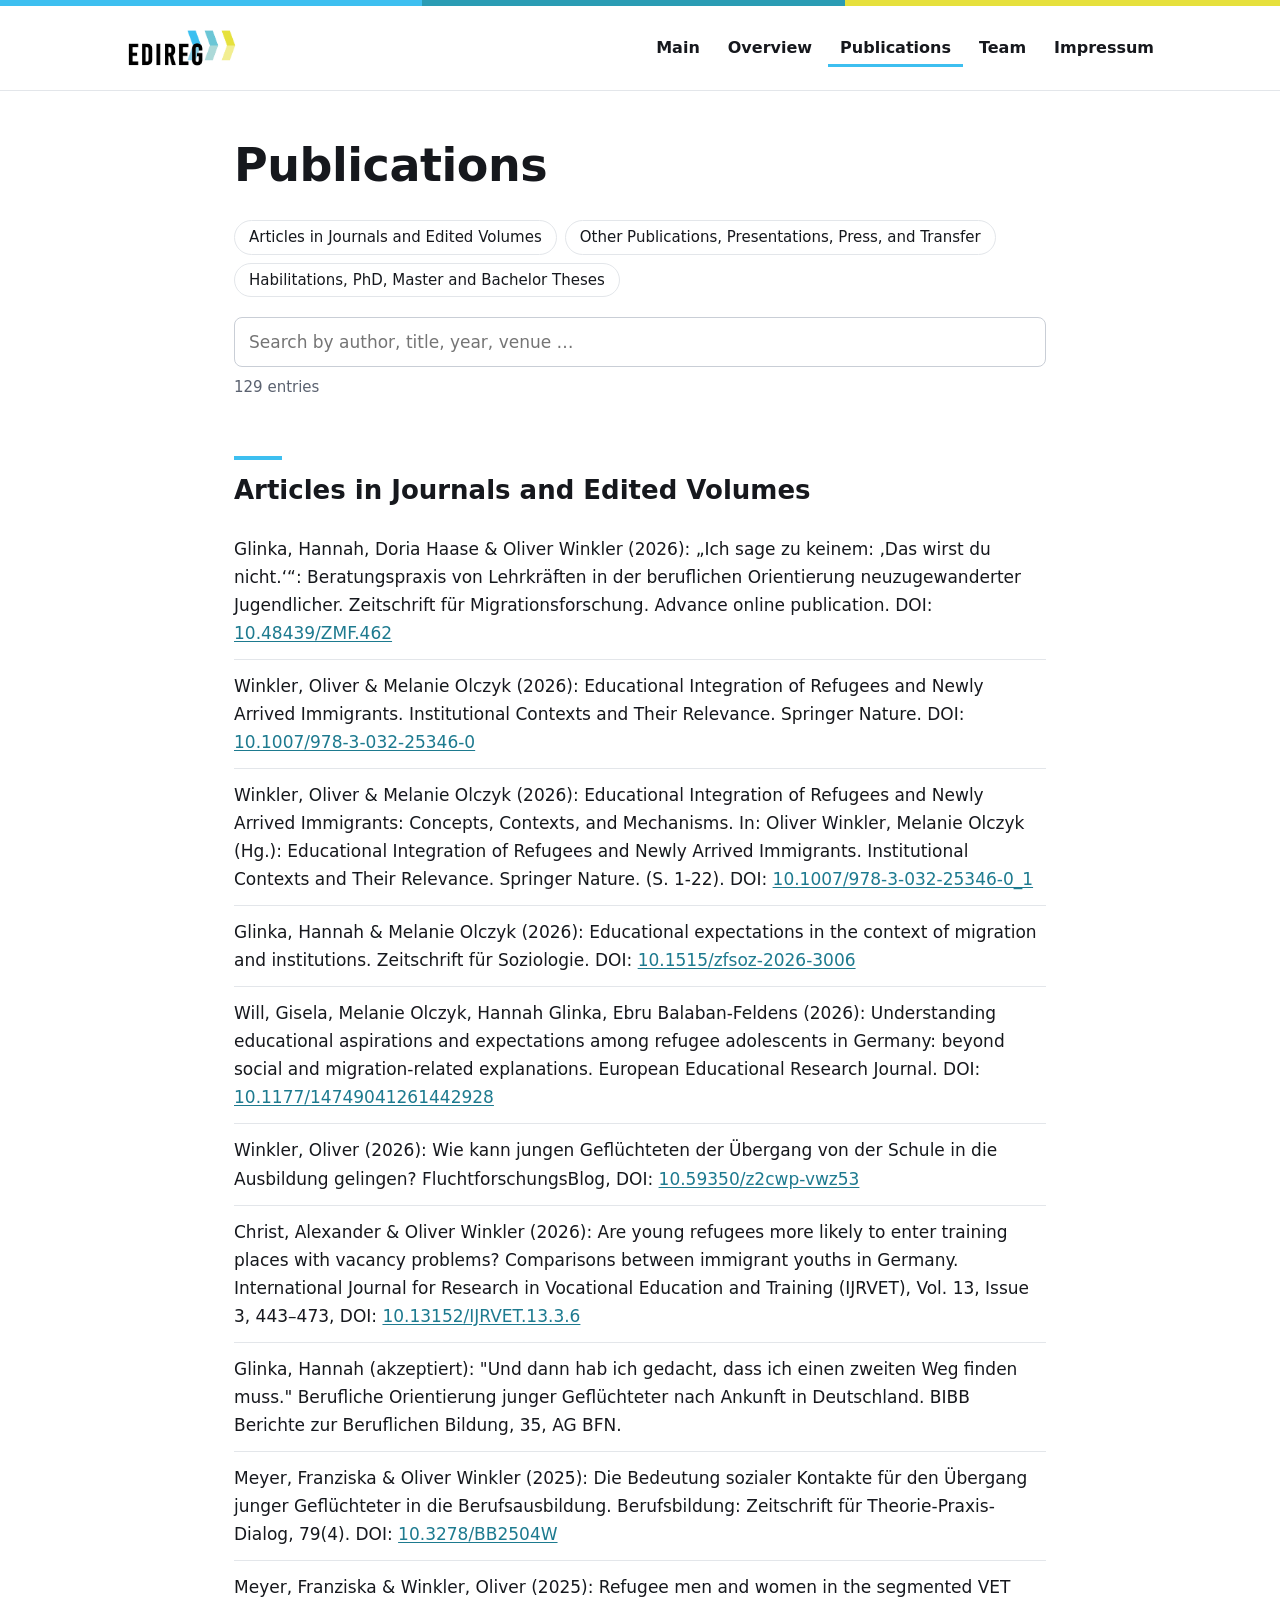
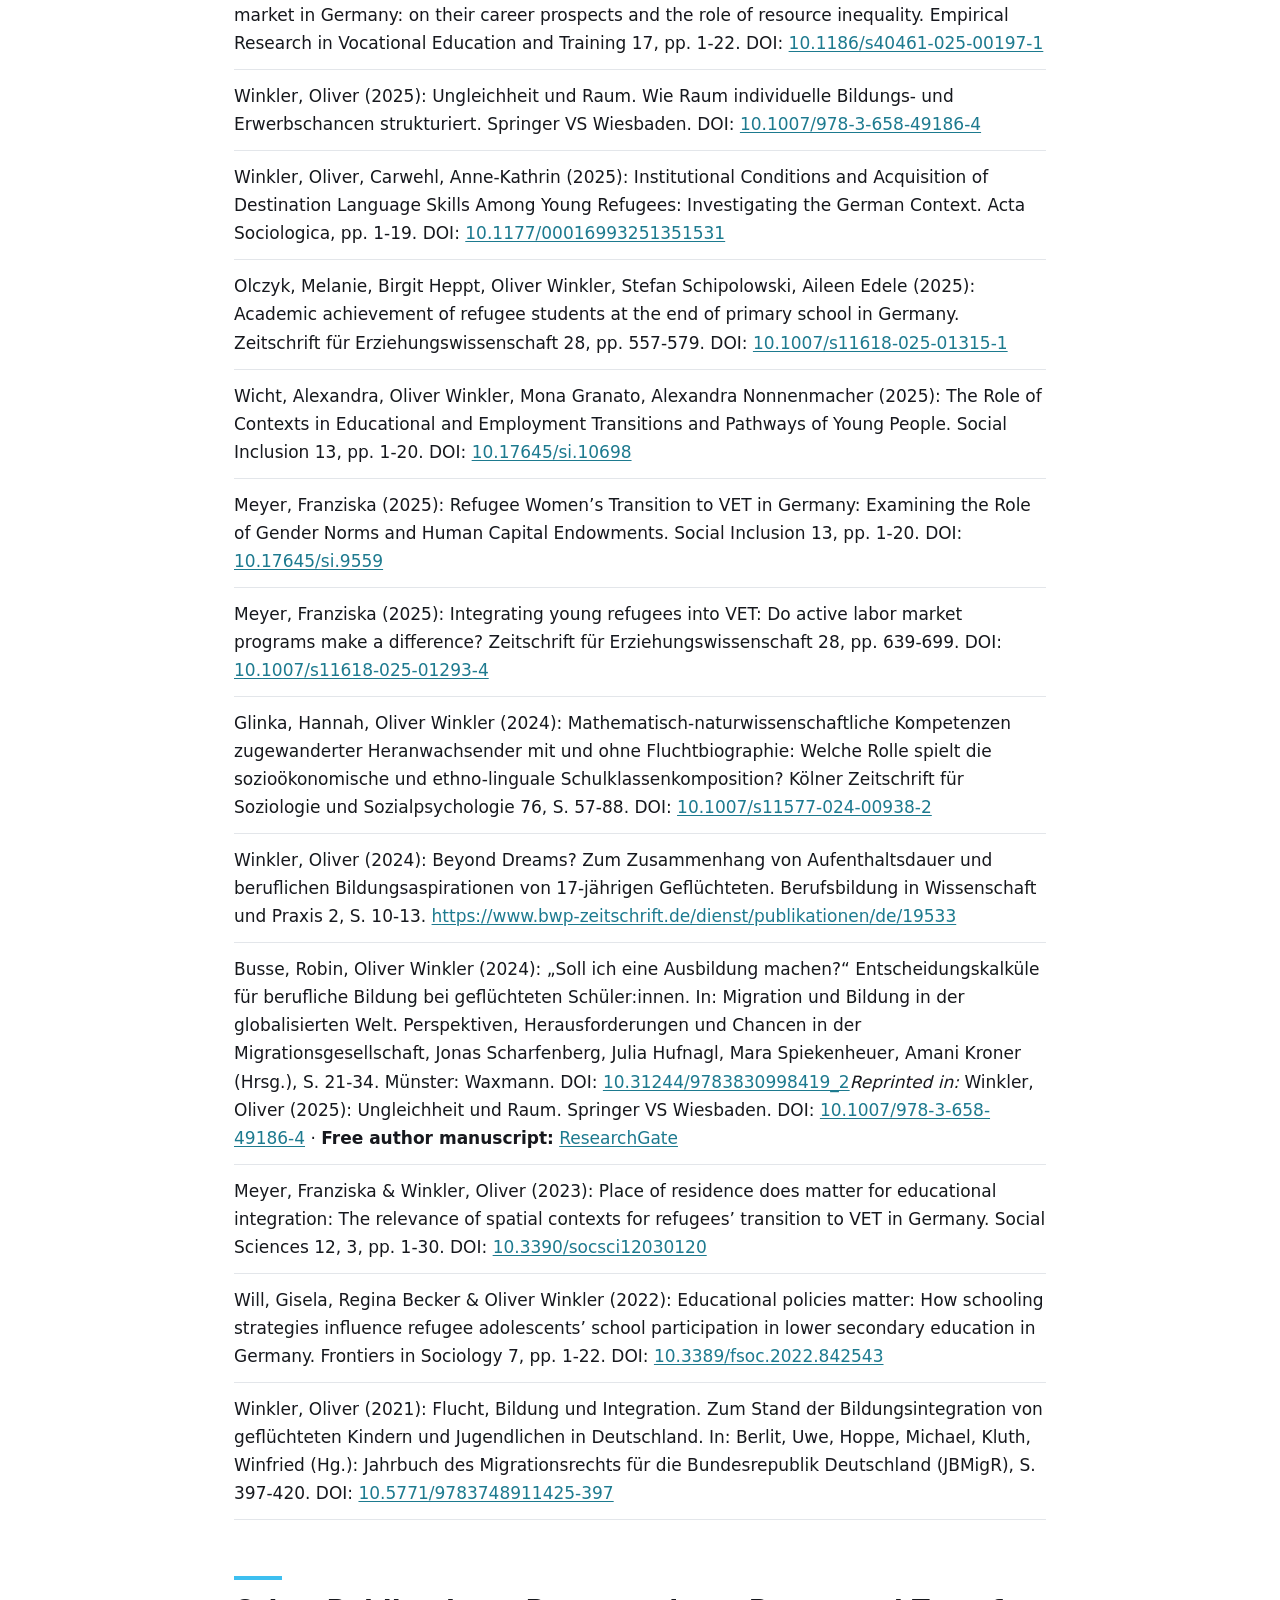
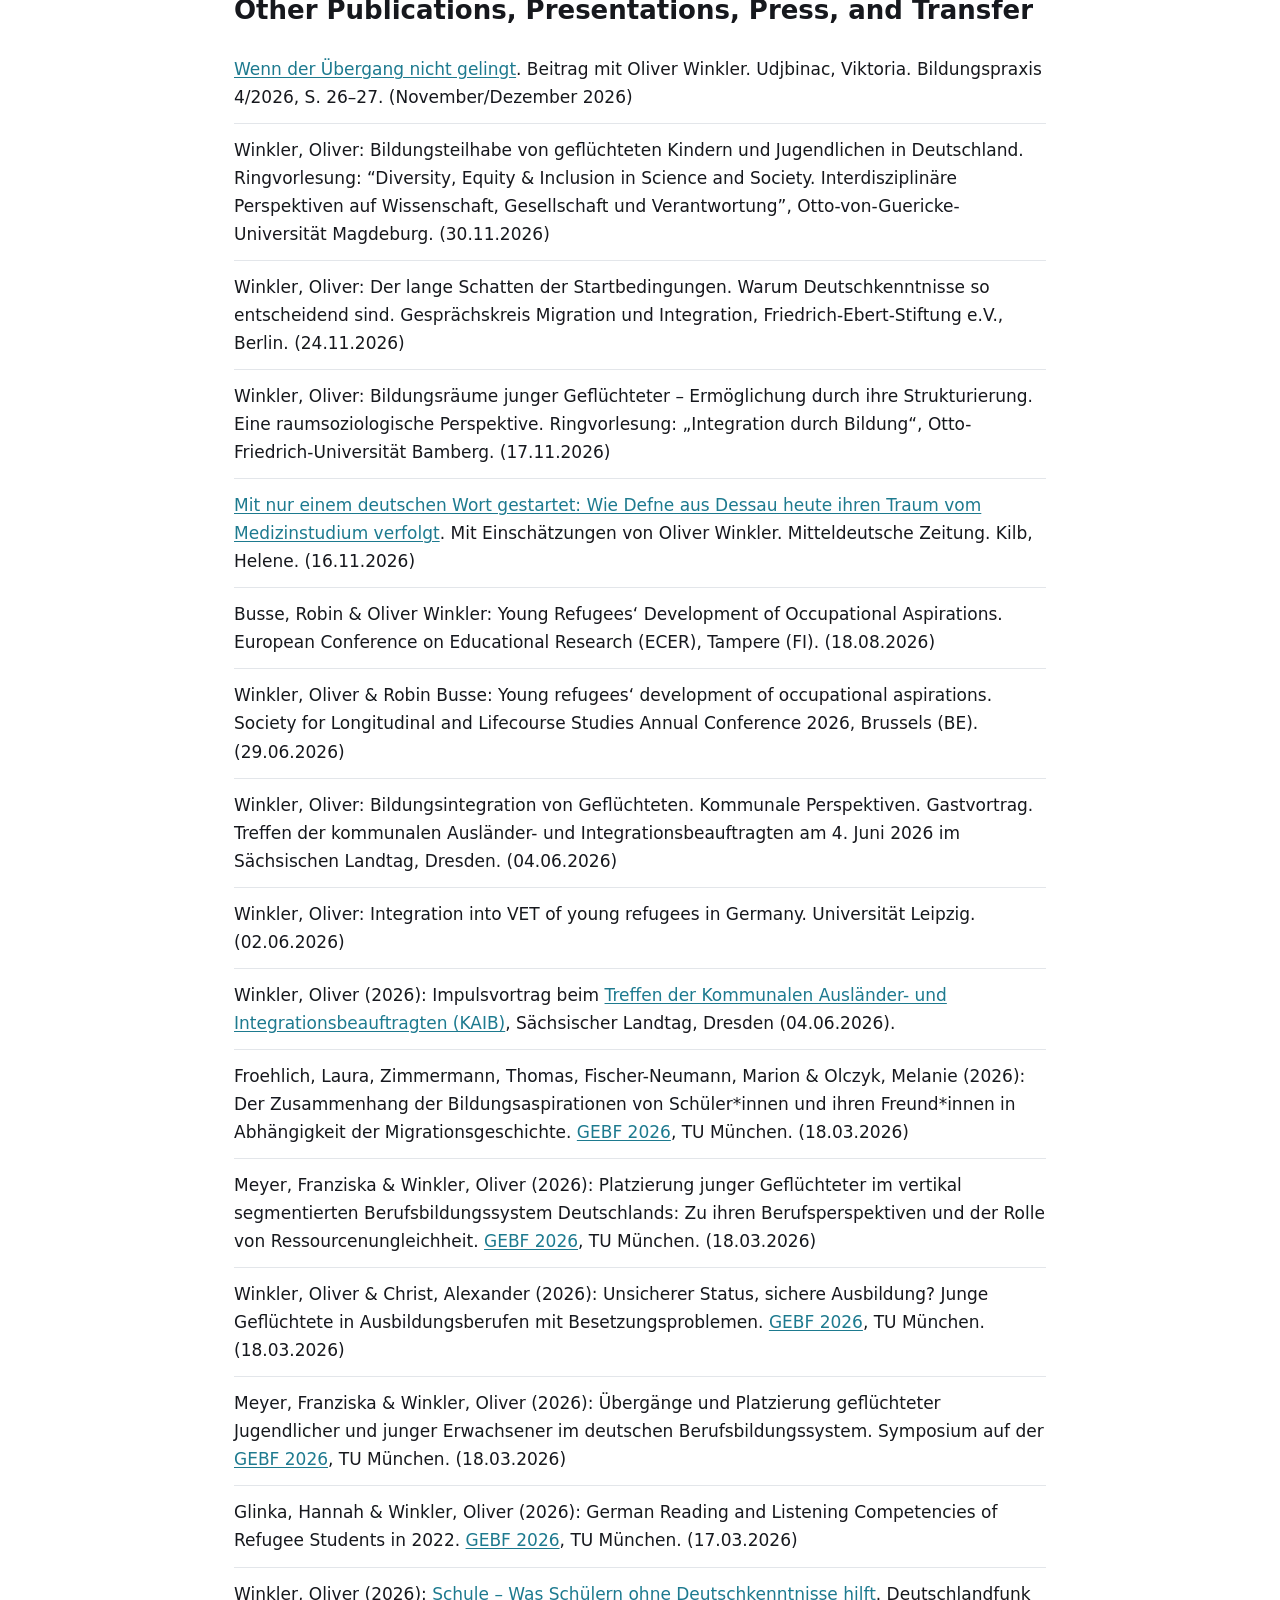
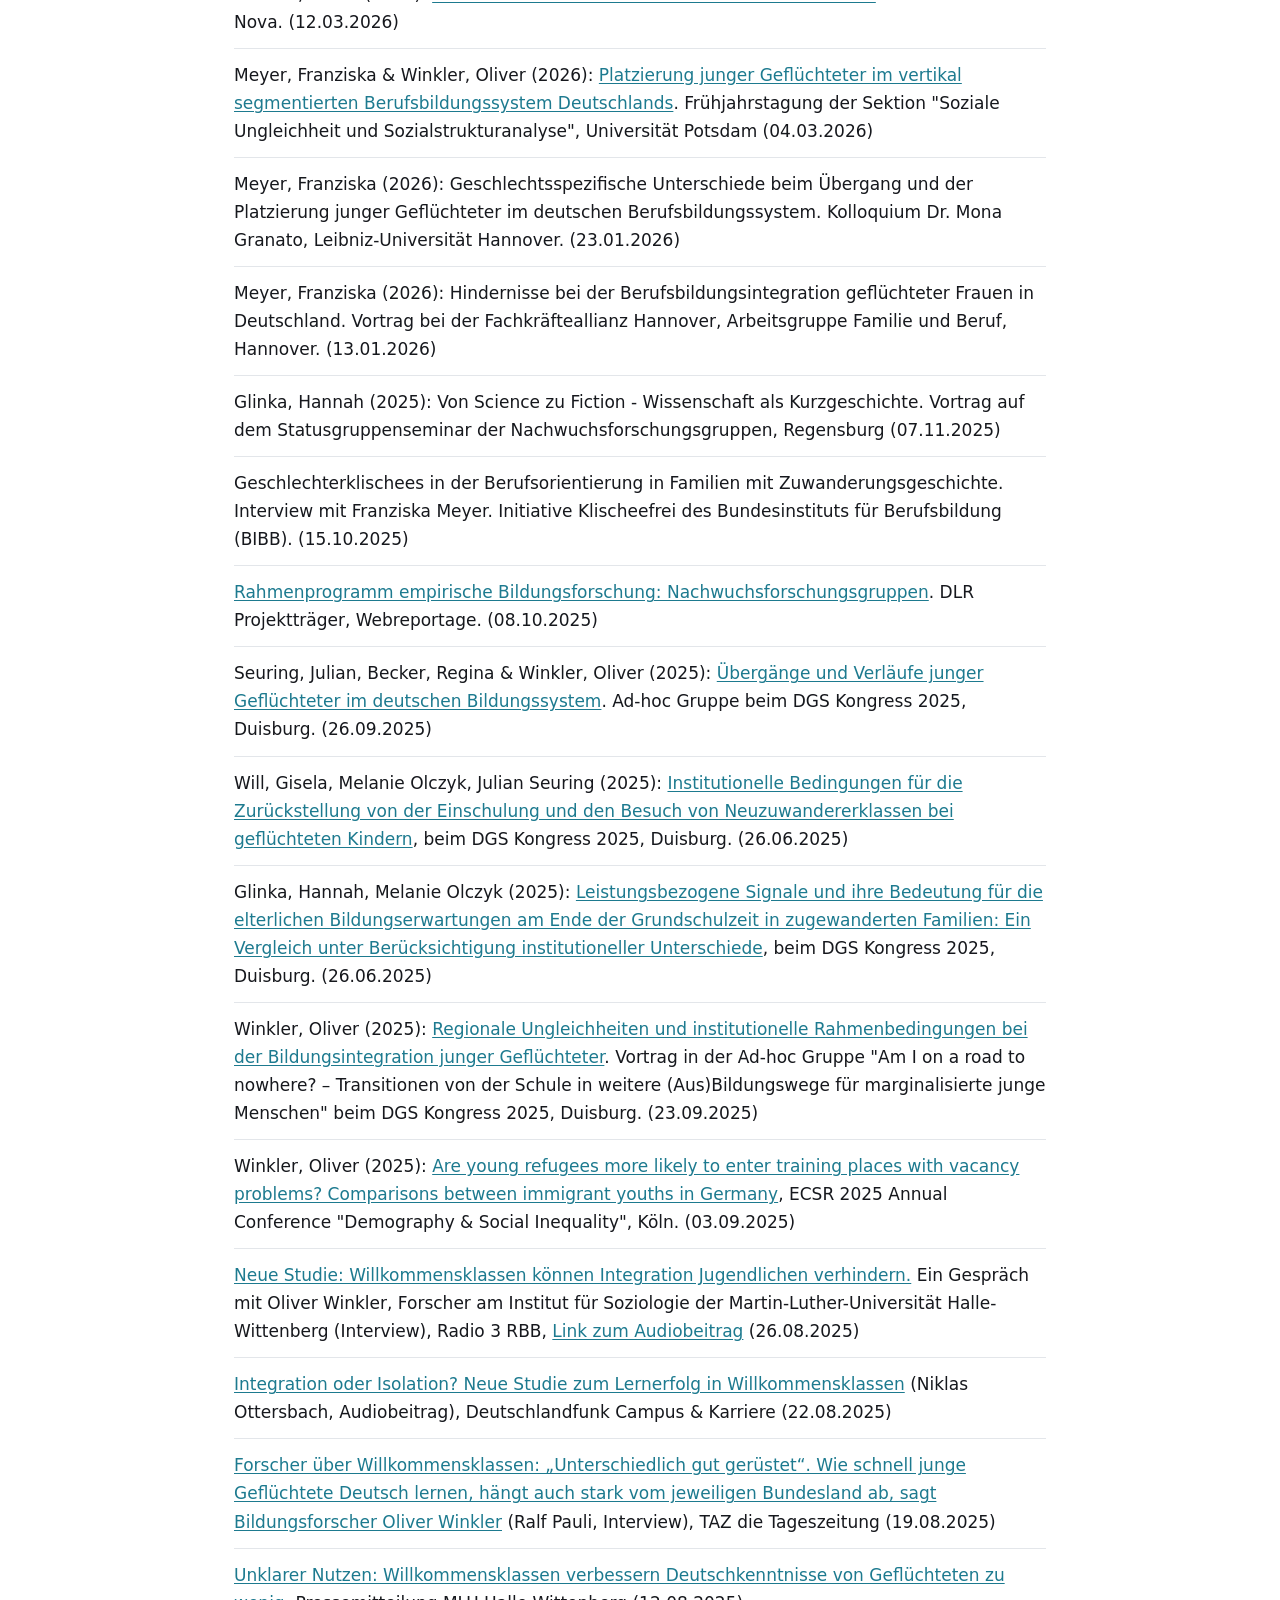
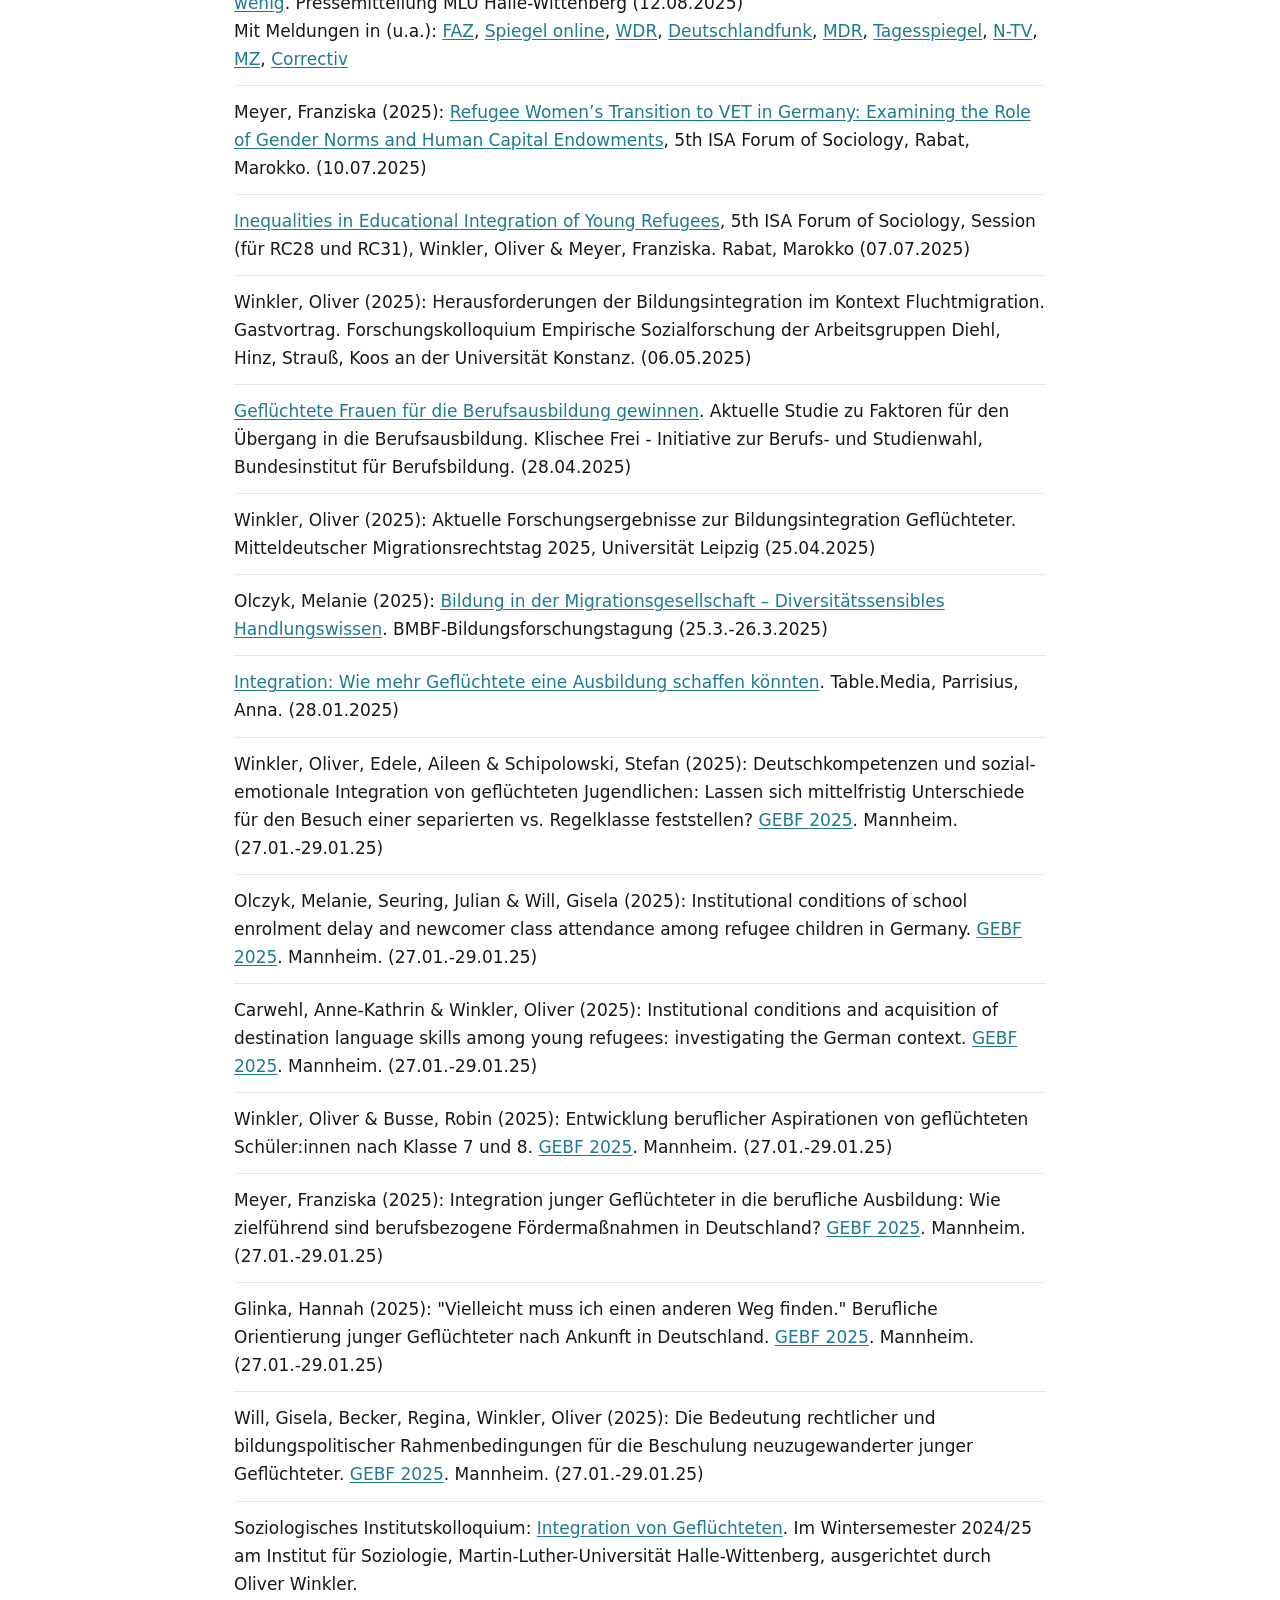
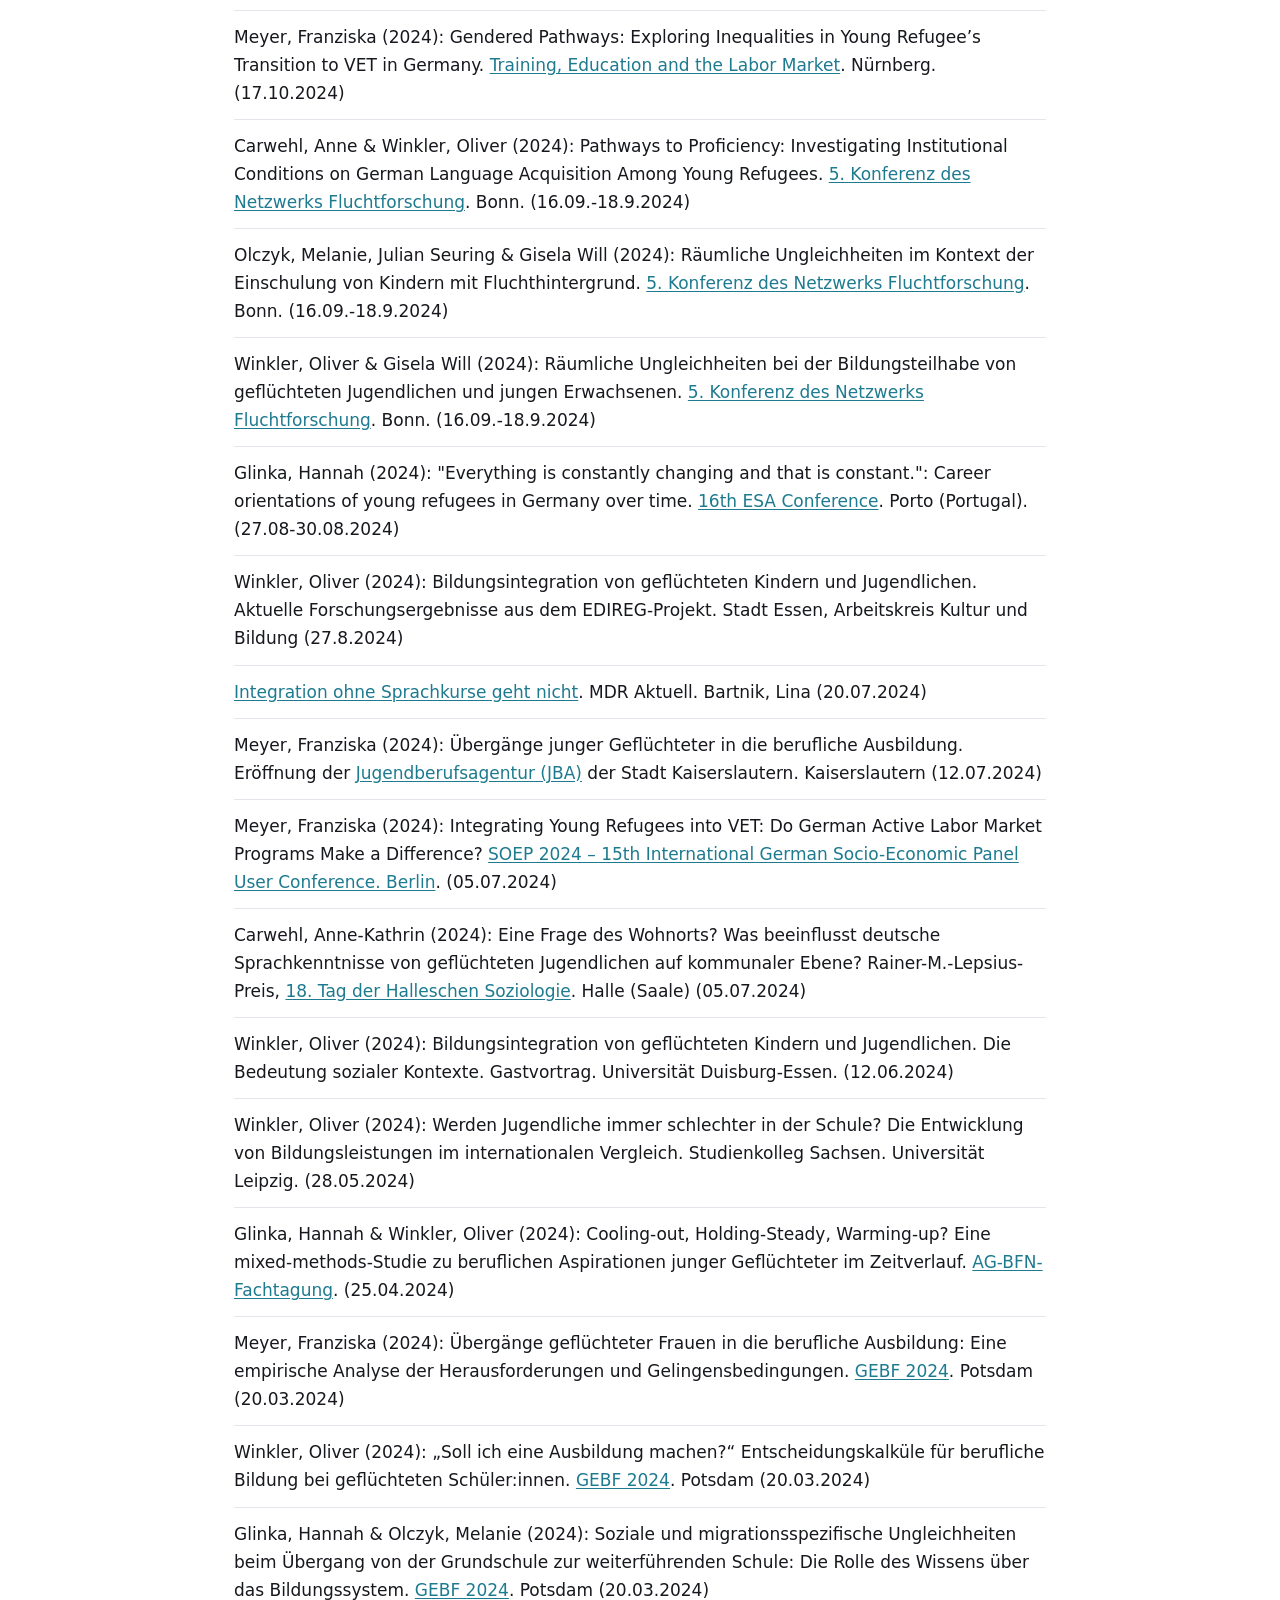
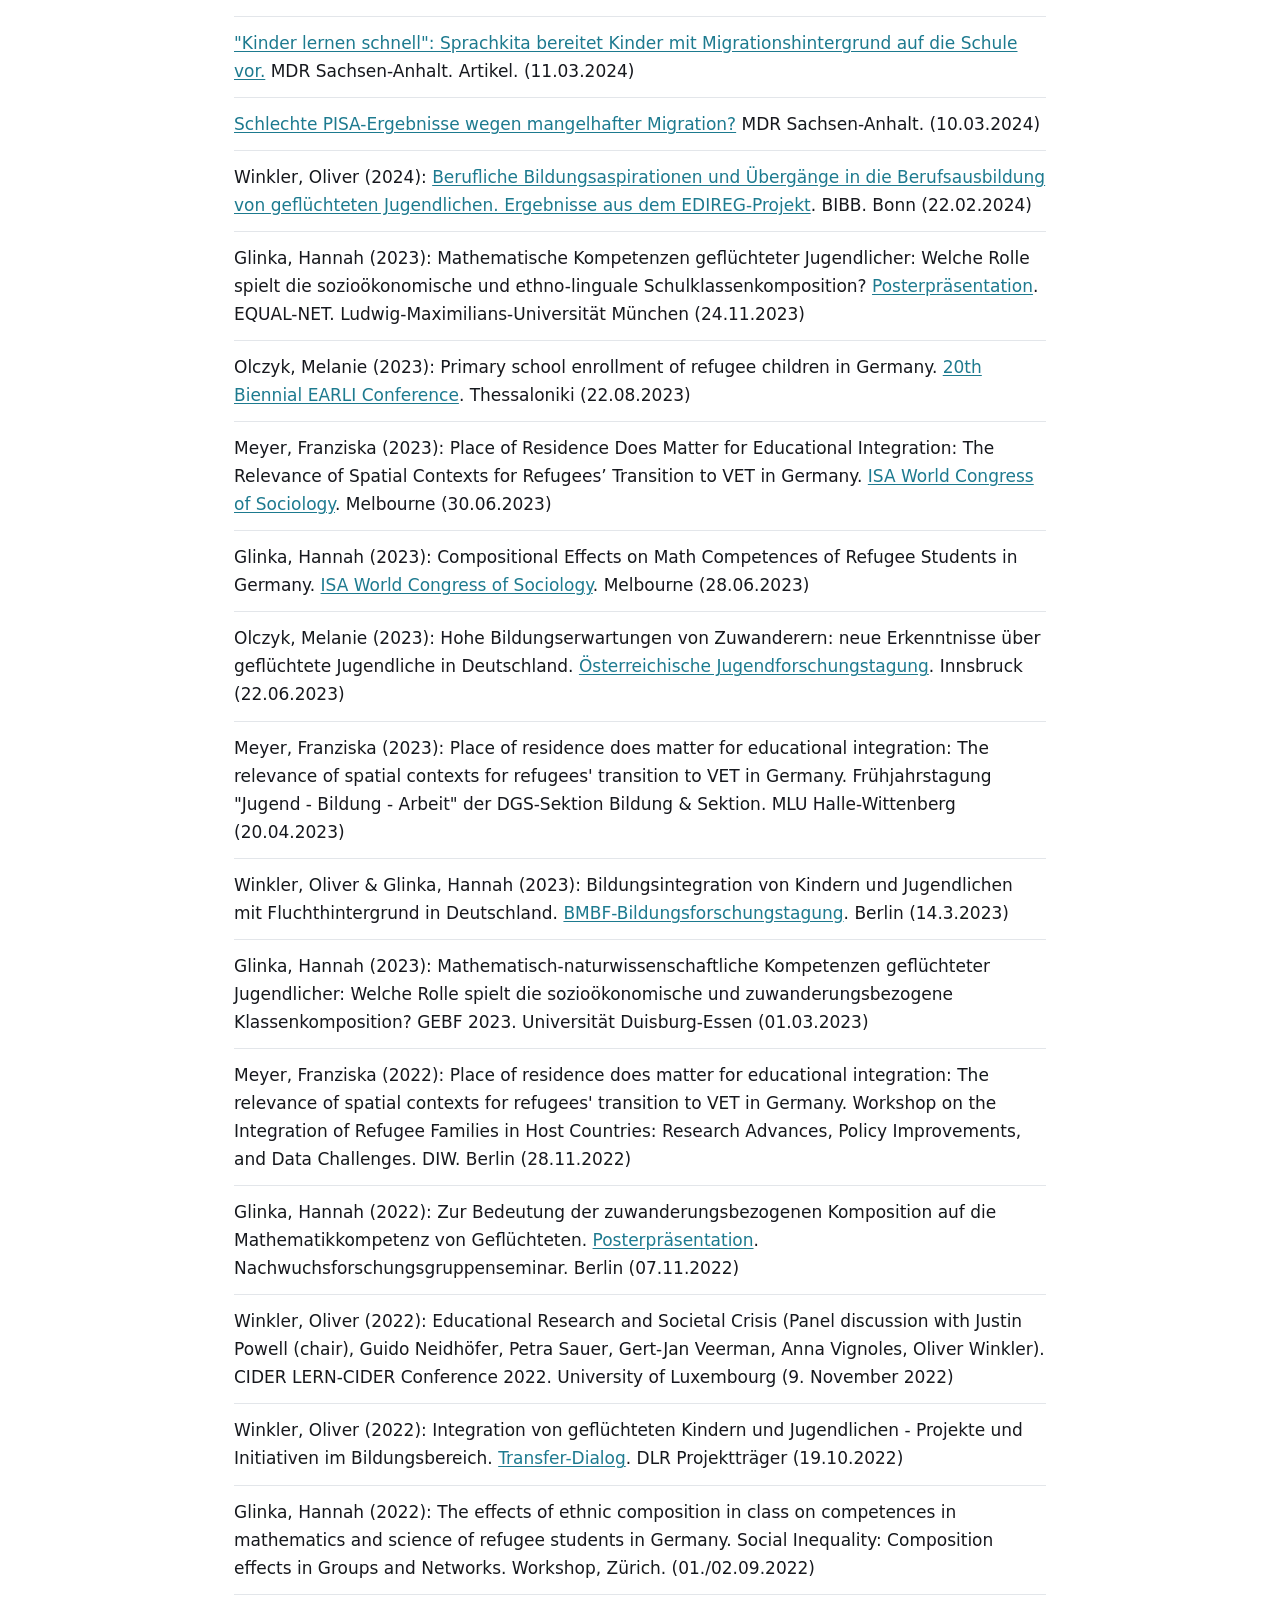
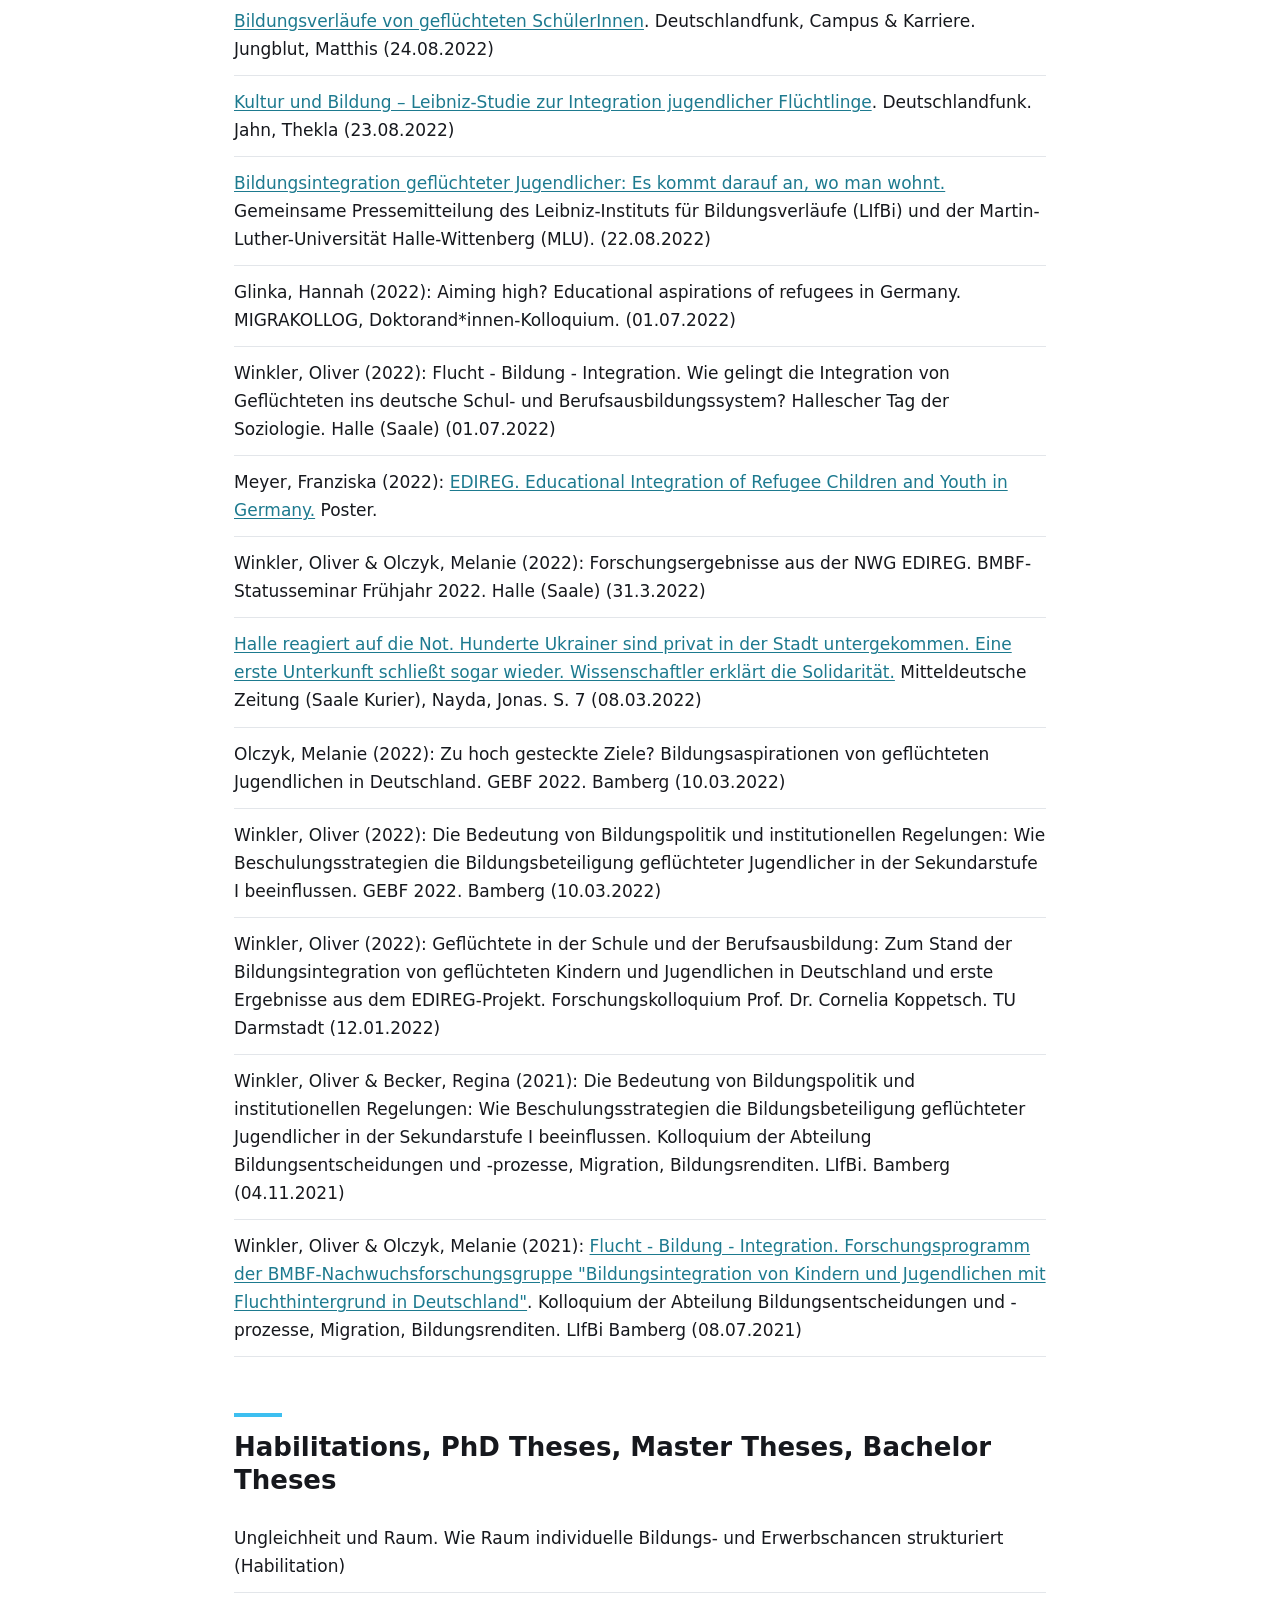
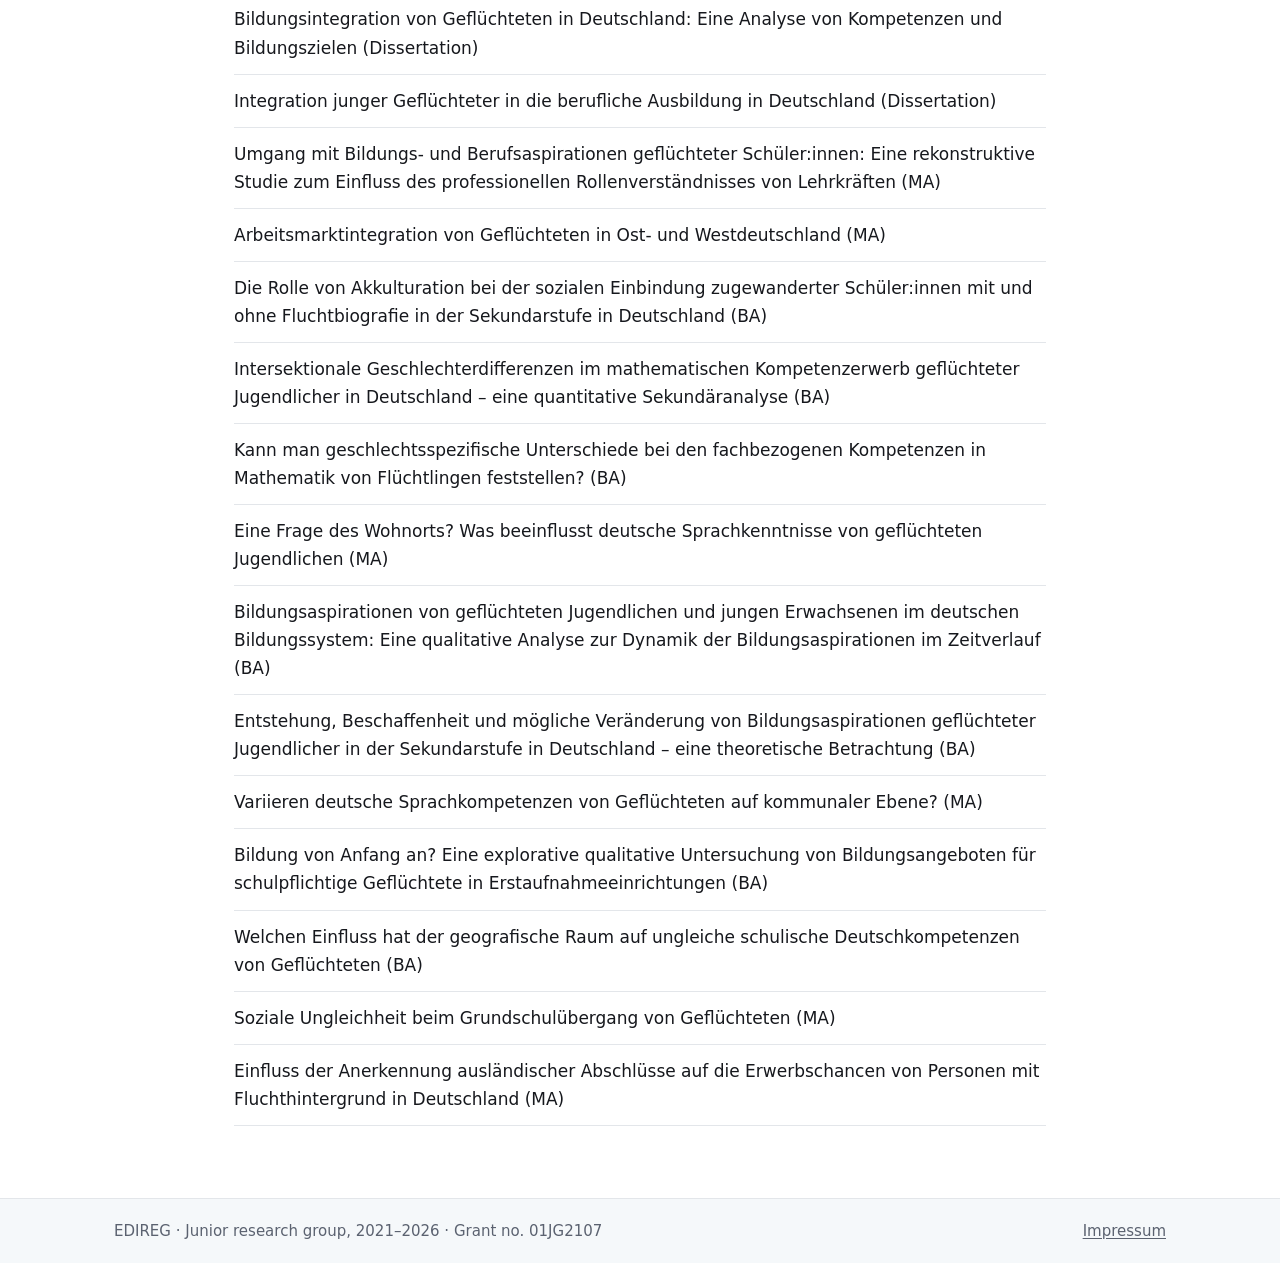
==== commit 3297b72f: "Add files via upload" ====
--- a/publications.html
+++ b/publications.html
@@ -38,7 +38,7 @@
 
 <h2 id="articles">Articles in Journals and Edited Volumes</h2>
 <ul class="pubs">
-<li>Glinka, Hannah, Dori Haase &amp; Oliver Winkler (in press): "Ich sage zu keinem: 'Das wirst du nicht'." Beratungspraxis von Lehrkräften in der beruflichen Orientierung neuzugewanderter Jugendlicher. Zeitschrift für Migrationsforschung</li>
+<li>Glinka, Hannah, Doria Haase &amp; Oliver Winkler (2026): „Ich sage zu keinem: ‚Das wirst du nicht.‘“: Beratungspraxis von Lehrkräften in der beruflichen Orientierung neuzugewanderter Jugendlicher. Zeitschrift für Migrationsforschung. Advance online publication. DOI: <a href="https://doi.org/10.48439/ZMF.462">10.48439/ZMF.462</a></li>
 <li>Winkler, Oliver &amp; Melanie Olczyk (2026): Educational Integration of Refugees and Newly Arrived Immigrants. Institutional Contexts and Their Relevance. Springer Nature. DOI: <a href="https://doi.org/10.1007/978-3-032-25346-0">10.1007/978-3-032-25346-0</a></li>
 <li>Winkler, Oliver &amp; Melanie Olczyk (2026): Educational Integration of Refugees and Newly Arrived Immigrants: Concepts, Contexts, and Mechanisms. In: Oliver Winkler, Melanie Olczyk (Hg.): Educational Integration of Refugees and Newly Arrived Immigrants. Institutional Contexts and Their Relevance. Springer Nature. (S. 1-22). DOI: <a href="https://doi.org/10.1007/978-3-032-25346-0_1">10.1007/978-3-032-25346-0_1</a></li>
 <li>Glinka, Hannah &amp; Melanie Olczyk (2026): Educational expectations in the context of migration and institutions. Zeitschrift für Soziologie. DOI: <a href="https://doi.org/10.1515/zfsoz-2026-3006">10.1515/zfsoz-2026-3006</a></li>
@@ -56,7 +56,7 @@
 <li>Meyer, Franziska (2025): Integrating young refugees into VET: Do active labor market programs make a difference? Zeitschrift für Erziehungswissenschaft 28, pp. 639-699. DOI: <a href="https://link.springer.com/article/10.1007/s11618-025-01293-4">10.1007/s11618-025-01293-4</a></li>
 <li>Glinka, Hannah, Oliver Winkler (2024): Mathematisch-naturwissenschaftliche Kompetenzen zugewanderter Heranwachsender mit und ohne Fluchtbiographie: Welche Rolle spielt die sozioökonomische und ethno-linguale Schulklassenkomposition? Kölner Zeitschrift für Soziologie und Sozialpsychologie 76, S. 57-88. DOI: <a href="https://doi.org/10.1007/s11577-024-00938-2">10.1007/s11577-024-00938-2</a></li>
 <li>Winkler, Oliver (2024): Beyond Dreams? Zum Zusammenhang von Aufenthaltsdauer und beruflichen Bildungsaspirationen von 17-jährigen Geflüchteten. Berufsbildung in Wissenschaft und Praxis 2, S. 10-13. <a href="https://www.bwp-zeitschrift.de/dienst/publikationen/de/19533">https://www.bwp-zeitschrift.de/dienst/publikationen/de/19533</a></li>
-<li>Busse, Robin, Oliver Winkler (2024): „Soll ich eine Ausbildung machen?“ Entscheidungskalküle für berufliche Bildung bei geflüchteten Schüler:innen. In: Migration und Bildung in der globalisierten Welt. Perspektiven, Herausforderungen und Chancen in der Migrationsgesellschaft, Jonas Scharfenberg, Julia Hufnagl, Mara Spiekenheuer, Amani Kroner (Hrsg.), S. 21-34. Münster: Waxmann. DOI: <a href="https://doi.org/10.31244/9783830998419_2">10.31244/9783830998419_2</a></li>
+<li>Busse, Robin, Oliver Winkler (2024): „Soll ich eine Ausbildung machen?“ Entscheidungskalküle für berufliche Bildung bei geflüchteten Schüler:innen. In: Migration und Bildung in der globalisierten Welt. Perspektiven, Herausforderungen und Chancen in der Migrationsgesellschaft, Jonas Scharfenberg, Julia Hufnagl, Mara Spiekenheuer, Amani Kroner (Hrsg.), S. 21-34. Münster: Waxmann. DOI: <a href="https://doi.org/10.31244/9783830998419_2">10.31244/9783830998419_2</a><span class="note"><em>Reprinted in:</em> Winkler, Oliver (2025): Ungleichheit und Raum. Springer VS Wiesbaden. DOI: <a href="https://doi.org/10.1007/978-3-658-49186-4">10.1007/978-3-658-49186-4</a> · <strong>Free author manuscript:</strong> <a href="https://www.researchgate.net/publication/378329478_Soll_ich_eine_Ausbildung_machen_Entscheidungskalkule_fur_berufliche_Bildung_bei_gefluchteten_Schulerinnen">ResearchGate</a></span></li>
 <li>Meyer, Franziska &amp; Winkler, Oliver (2023): Place of residence does matter for educational integration: The relevance of spatial contexts for refugees’ transition to VET in Germany. Social Sciences 12, 3, pp. 1-30. DOI: <a href="https://doi.org/10.3390/socsci12030120">10.3390/socsci12030120</a></li>
 <li>Will, Gisela, Regina Becker &amp; Oliver Winkler (2022): Educational policies matter: How schooling strategies influence refugee adolescents’ school participation in lower secondary education in Germany. Frontiers in Sociology 7, pp. 1-22. DOI: <a href="https://doi.org/10.3389/fsoc.2022.842543">10.3389/fsoc.2022.842543</a></li>
 <li>Winkler, Oliver (2021): Flucht, Bildung und Integration. Zum Stand der Bildungsintegration von geflüchteten Kindern und Jugendlichen in Deutschland. In: Berlit, Uwe, Hoppe, Michael, Kluth, Winfried (Hg.): Jahrbuch des Migrationsrechts für die Bundesrepublik Deutschland (JBMigR), S. 397-420. DOI: <a href="https://doi.org/10.5771/9783748911425-397">10.5771/9783748911425-397</a></li>
@@ -64,8 +64,11 @@
 
 <h2 id="other">Other Publications, Presentations, Press, and Transfer</h2>
 <ul class="pubs">
-<li>Winkler, Oliver: Migration, Bildungssystem und soziale Teilhabe. Ringvorlesung: “Diversity, Equity &amp; Inclusion in Science and Society. Interdisziplinäre Perspektiven auf Wissenschaft, Gesellschaft und Verantwortung”, Otto-von-Guericke-Universität Magdeburg. (30.11.2026)</li>
-<li>Winkler, Oliver: Diversitätssensibles Handlungswissen: Opportunitätsstrukturen in raumsoziologischer Perspektive. Ringvorlesung: „Integration durch Bildung“, Otto-Friedrich-Universität Bamberg. (17.11.2026)</li>
+<li><a href="https://tools-avr.de/emags/PDF-Tool/Bildungspraxis/bp-2604-emag-4-2026/">Wenn der Übergang nicht gelingt</a>. Beitrag mit Oliver Winkler. Udjbinac, Viktoria. Bildungspraxis 4/2026, S. 26–27. (November/Dezember 2026)</li>
+<li>Winkler, Oliver: Bildungsteilhabe von geflüchteten Kindern und Jugendlichen in Deutschland. Ringvorlesung: “Diversity, Equity &amp; Inclusion in Science and Society. Interdisziplinäre Perspektiven auf Wissenschaft, Gesellschaft und Verantwortung”, Otto-von-Guericke-Universität Magdeburg. (30.11.2026)</li>
+<li>Winkler, Oliver: Der lange Schatten der Startbedingungen. Warum Deutschkenntnisse so entscheidend sind. Gesprächskreis Migration und Integration, Friedrich-Ebert-Stiftung e.V., Berlin. (24.11.2026)</li>
+<li>Winkler, Oliver: Bildungsräume junger Geflüchteter – Ermöglichung durch ihre Strukturierung. Eine raumsoziologische Perspektive. Ringvorlesung: „Integration durch Bildung“, Otto-Friedrich-Universität Bamberg. (17.11.2026)</li>
+<li><a href="https://www.mz.de/leben/familie/dessau-migration-bildungschancen-schule-integration-medizinstudium-4357149">Mit nur einem deutschen Wort gestartet: Wie Defne aus Dessau heute ihren Traum vom Medizinstudium verfolgt</a>. Mit Einschätzungen von Oliver Winkler. Mitteldeutsche Zeitung. Kilb, Helene. (16.11.2026)</li>
 <li>Busse, Robin &amp; Oliver Winkler: Young Refugees‘ Development of Occupational Aspirations. European Conference on Educational Research (ECER), Tampere (FI). (18.08.2026)</li>
 <li>Winkler, Oliver &amp; Robin Busse: Young refugees‘ development of occupational aspirations. Society for Longitudinal and Lifecourse Studies Annual Conference 2026, Brussels (BE). (29.06.2026)</li>
 <li>Winkler, Oliver: Bildungsintegration von Geflüchteten. Kommunale Perspektiven. Gastvortrag. Treffen der kommunalen Ausländer- und Integrationsbeauftragten am 4. Juni 2026 im Sächsischen Landtag, Dresden. (04.06.2026)</li>
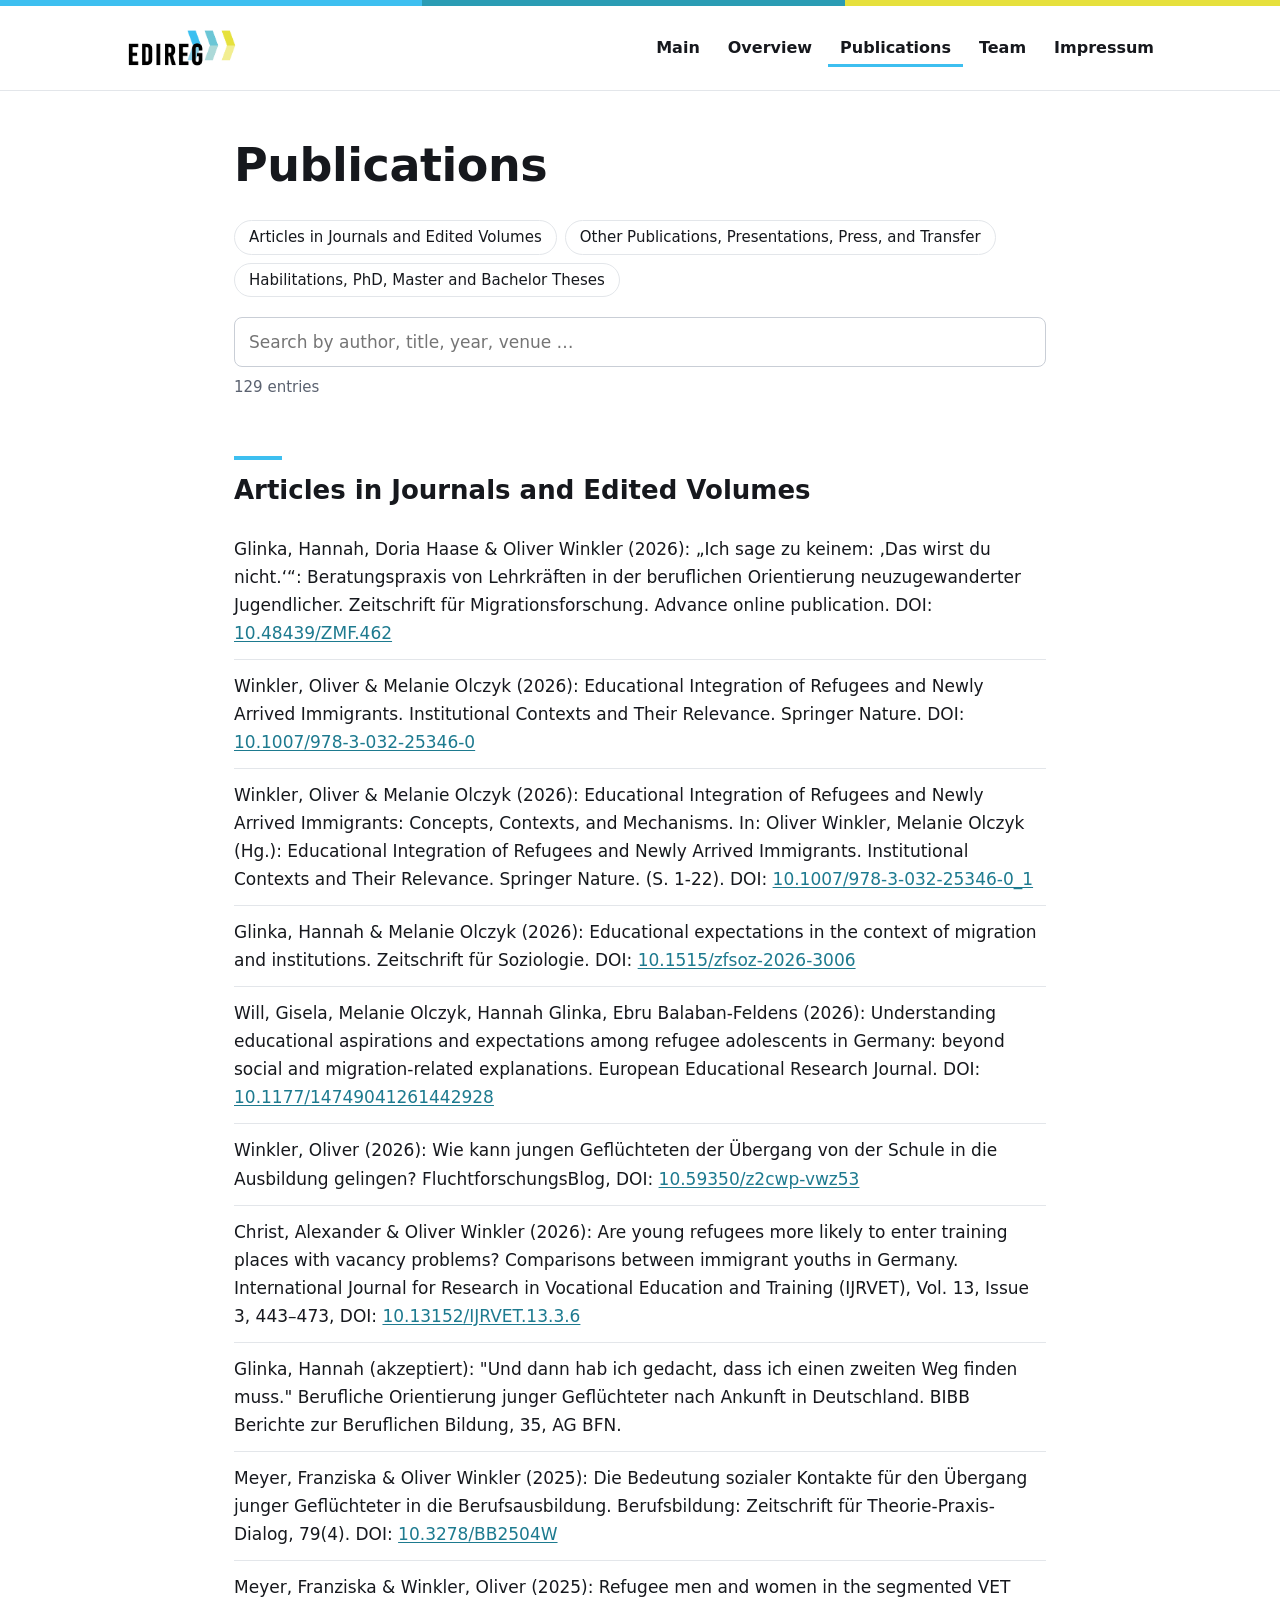
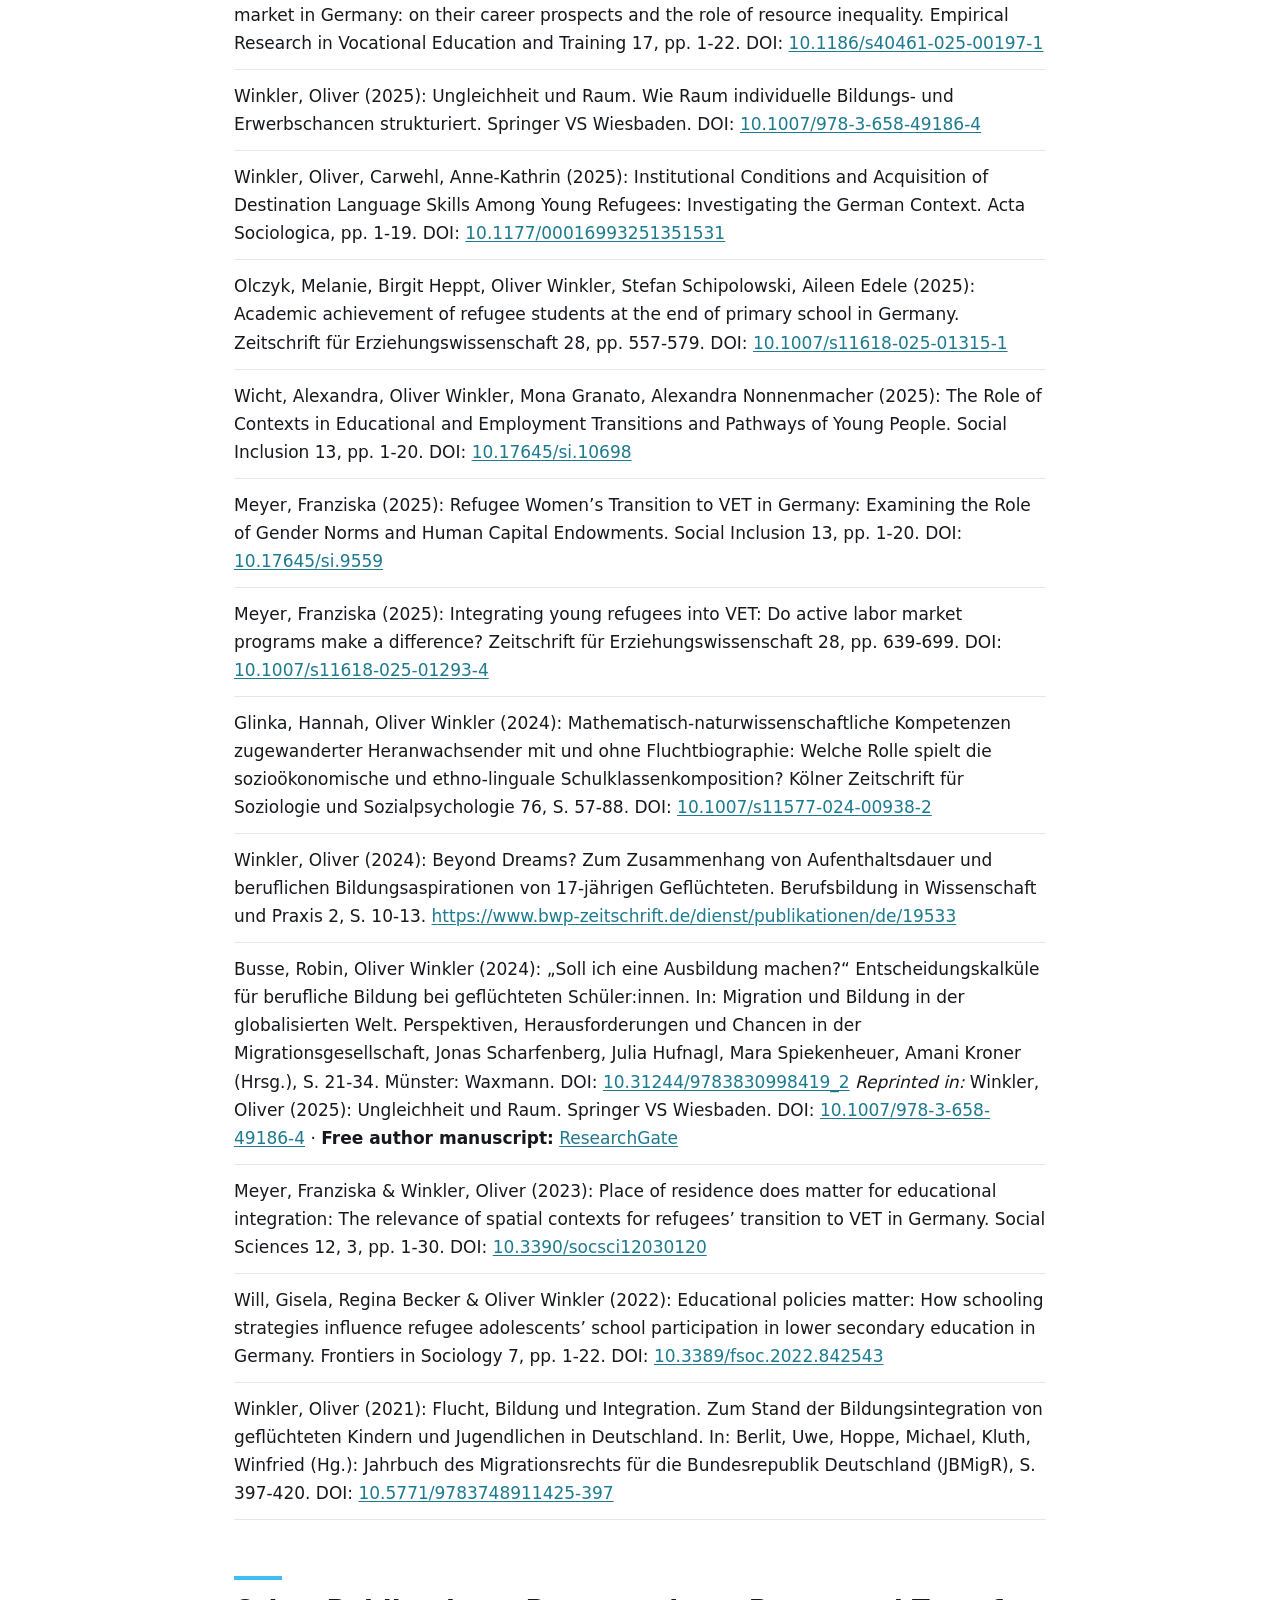
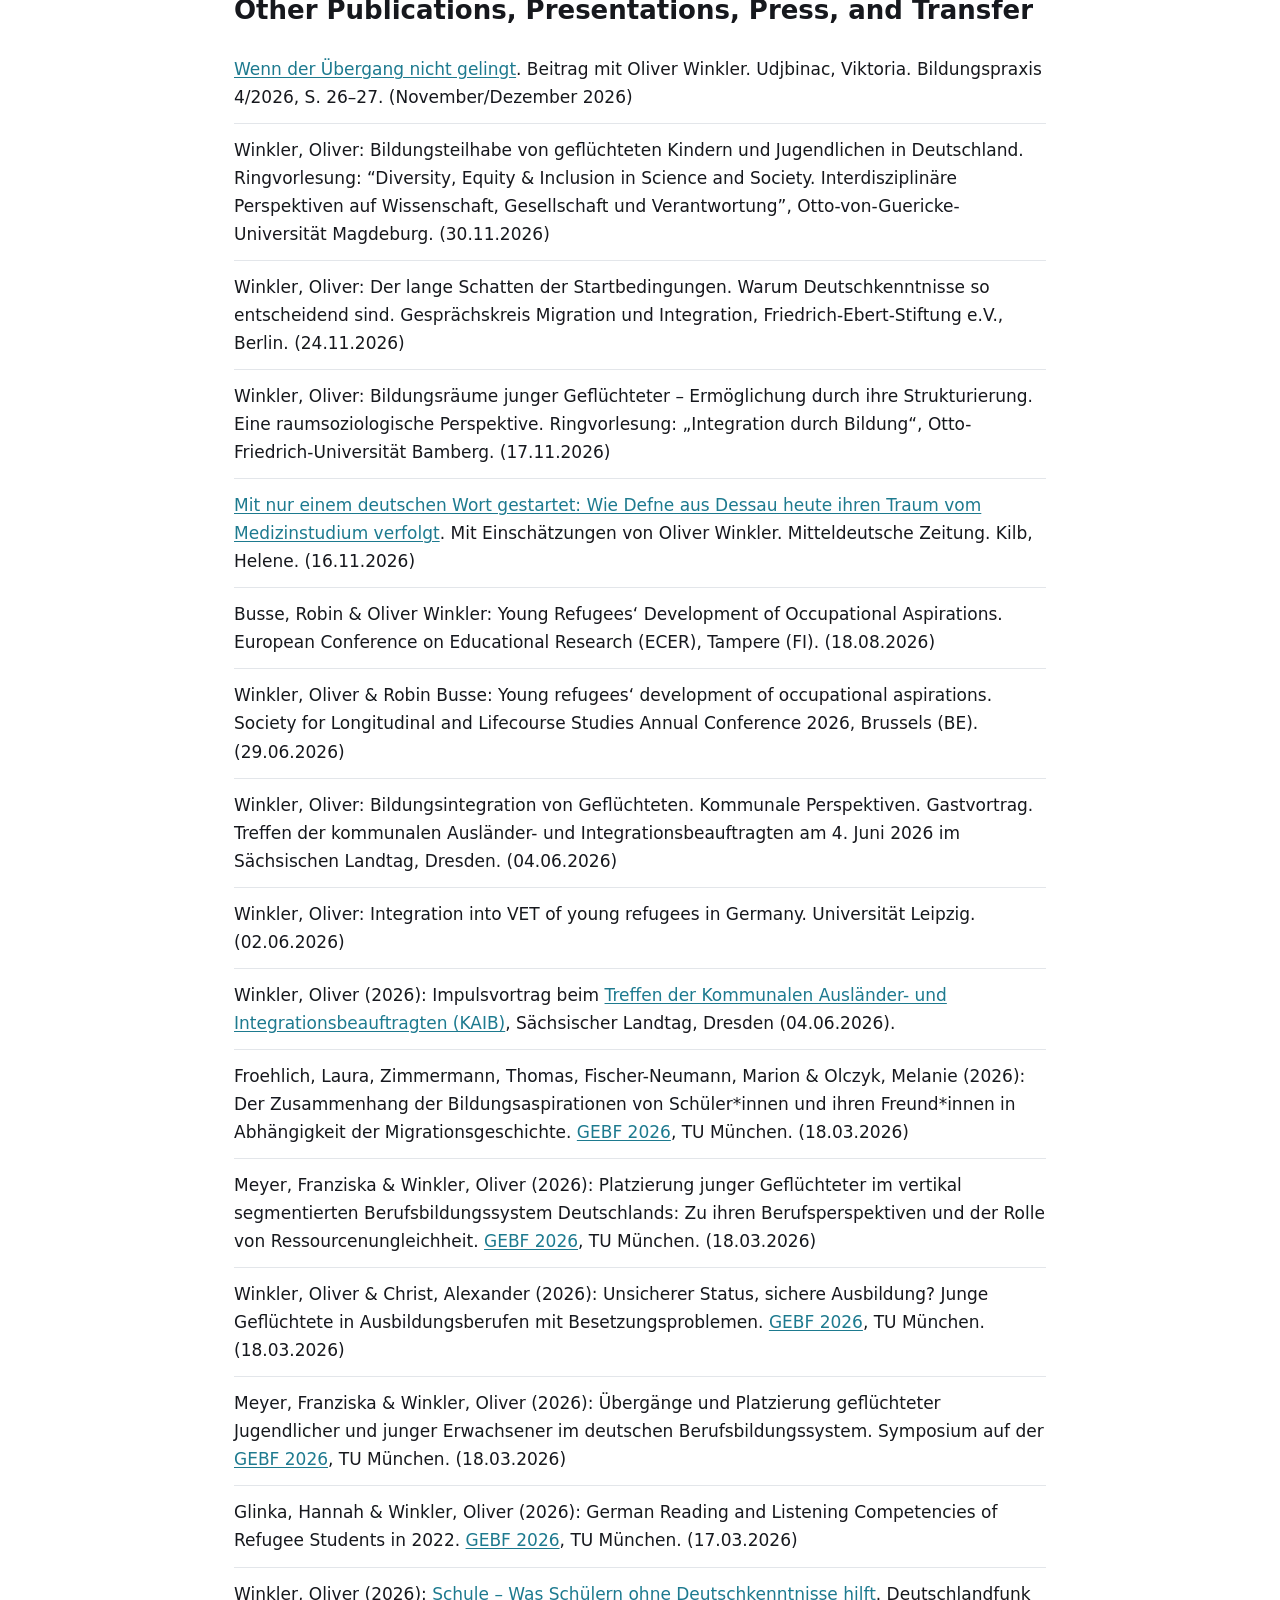
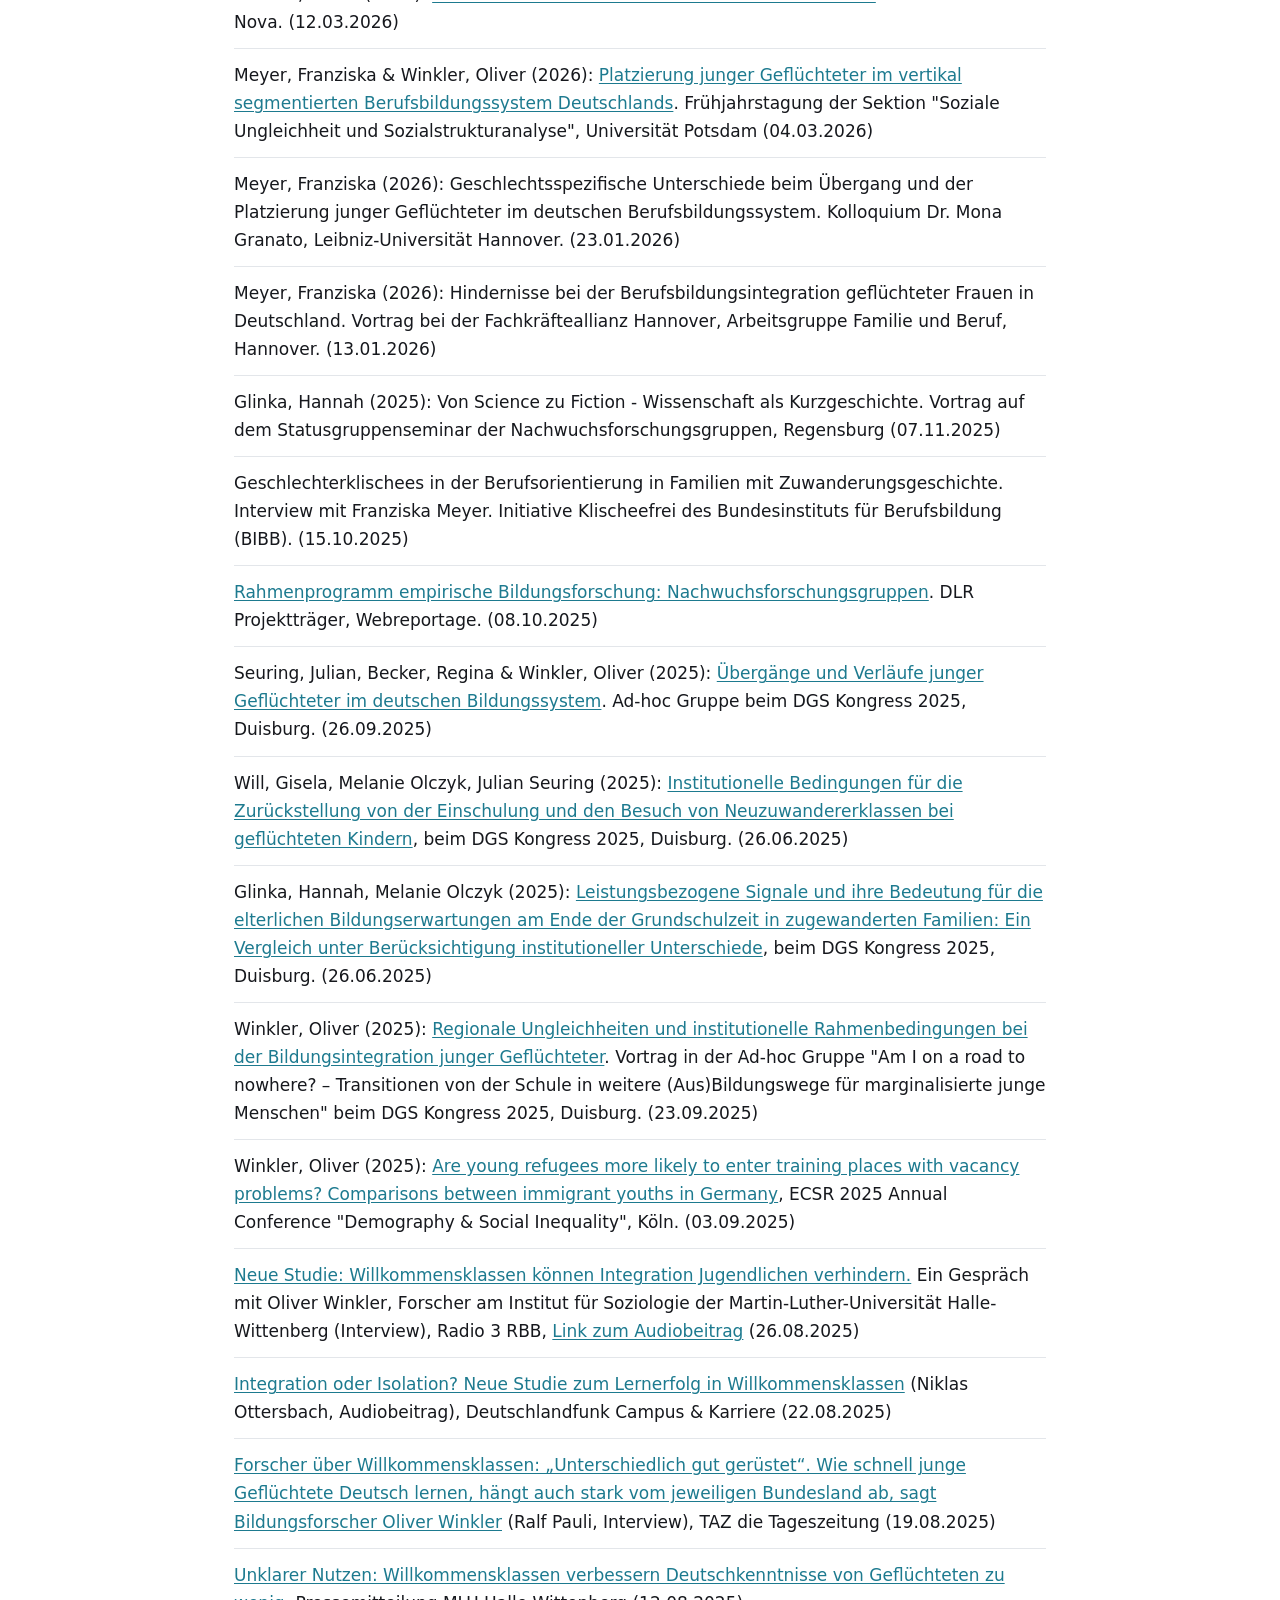
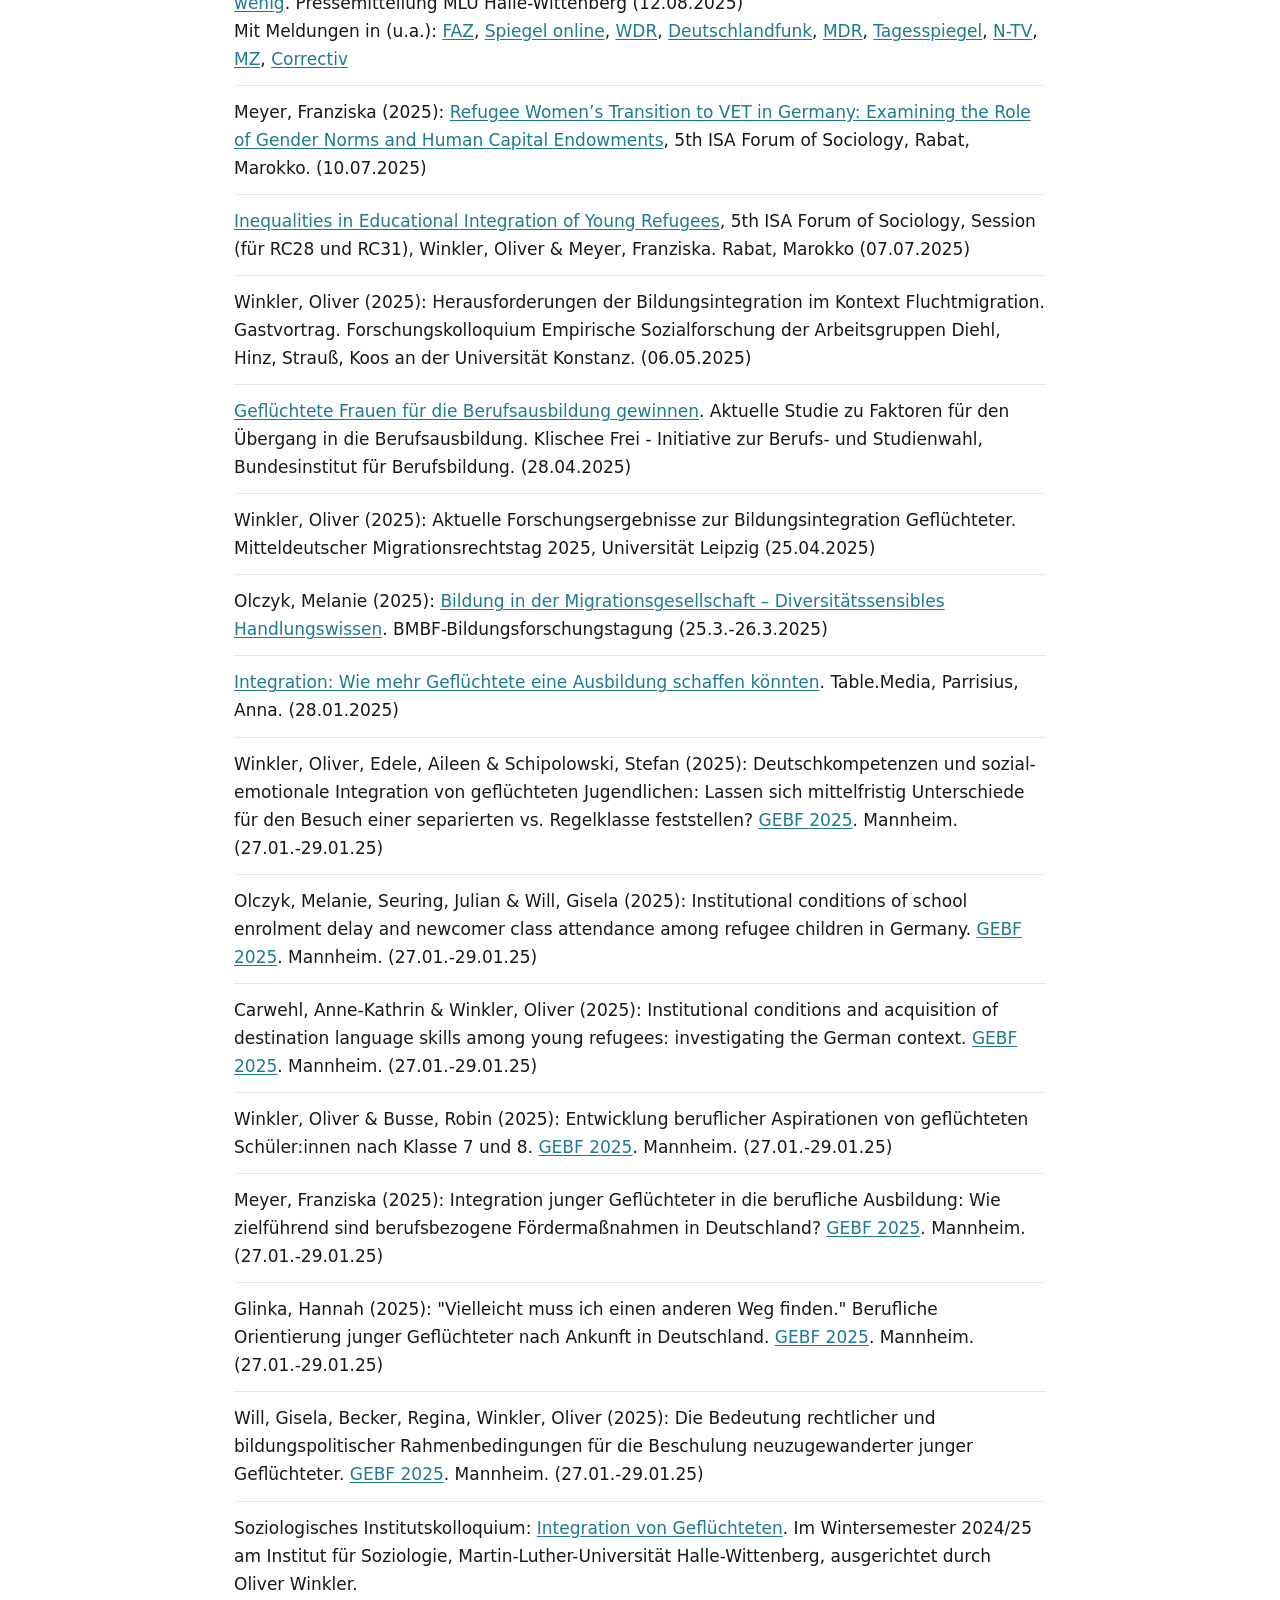
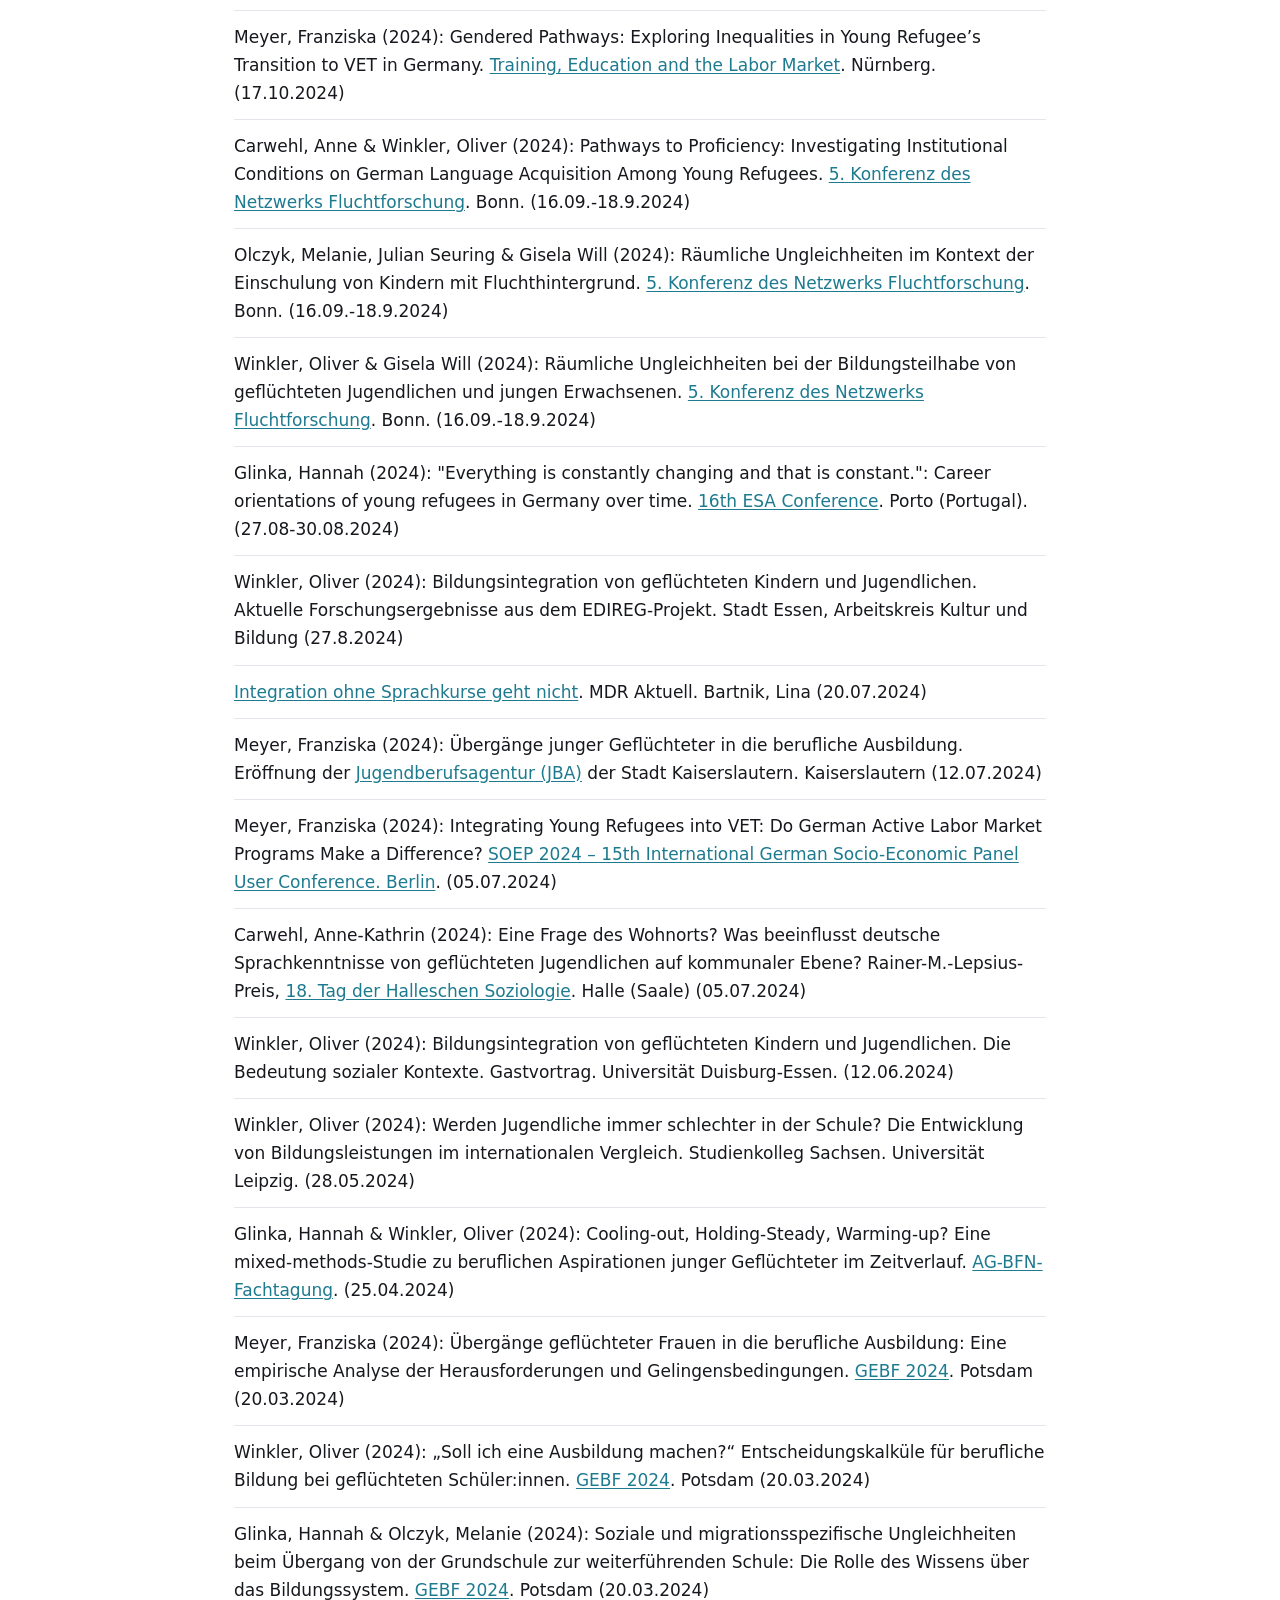
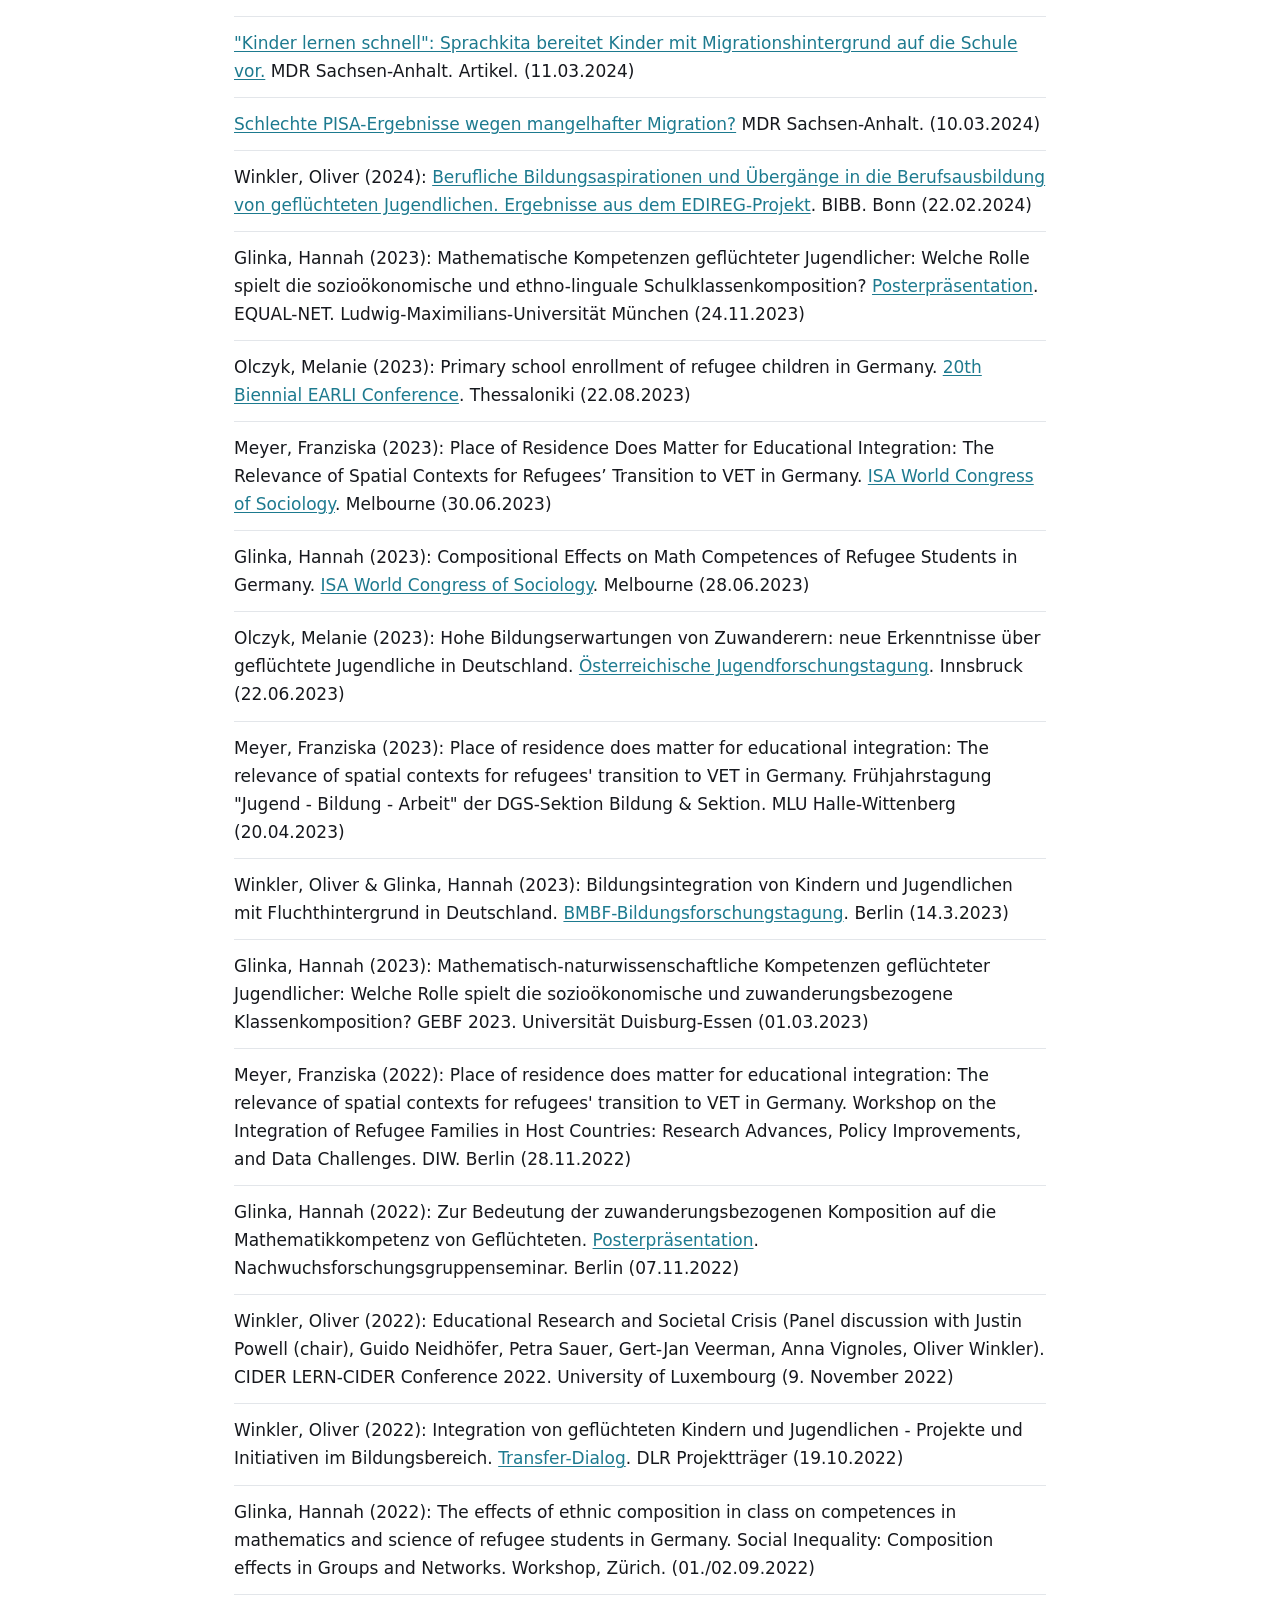
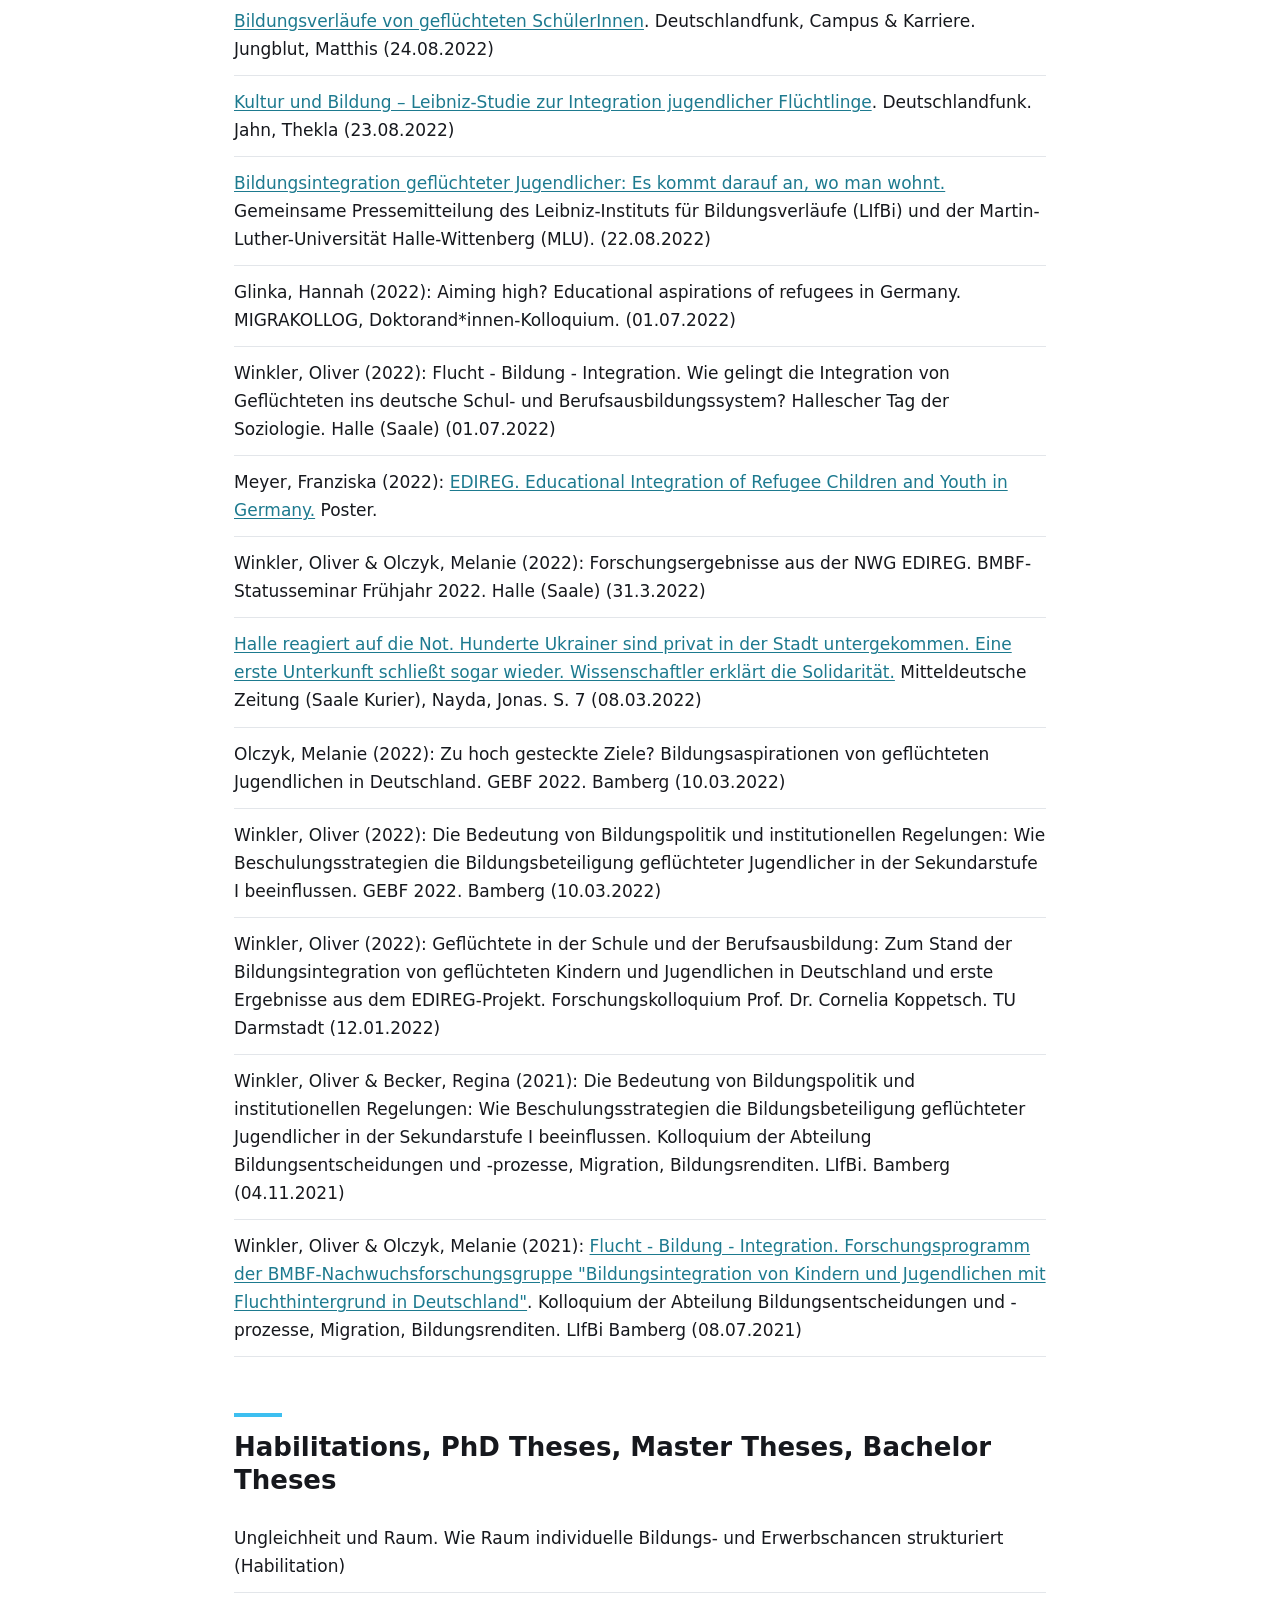
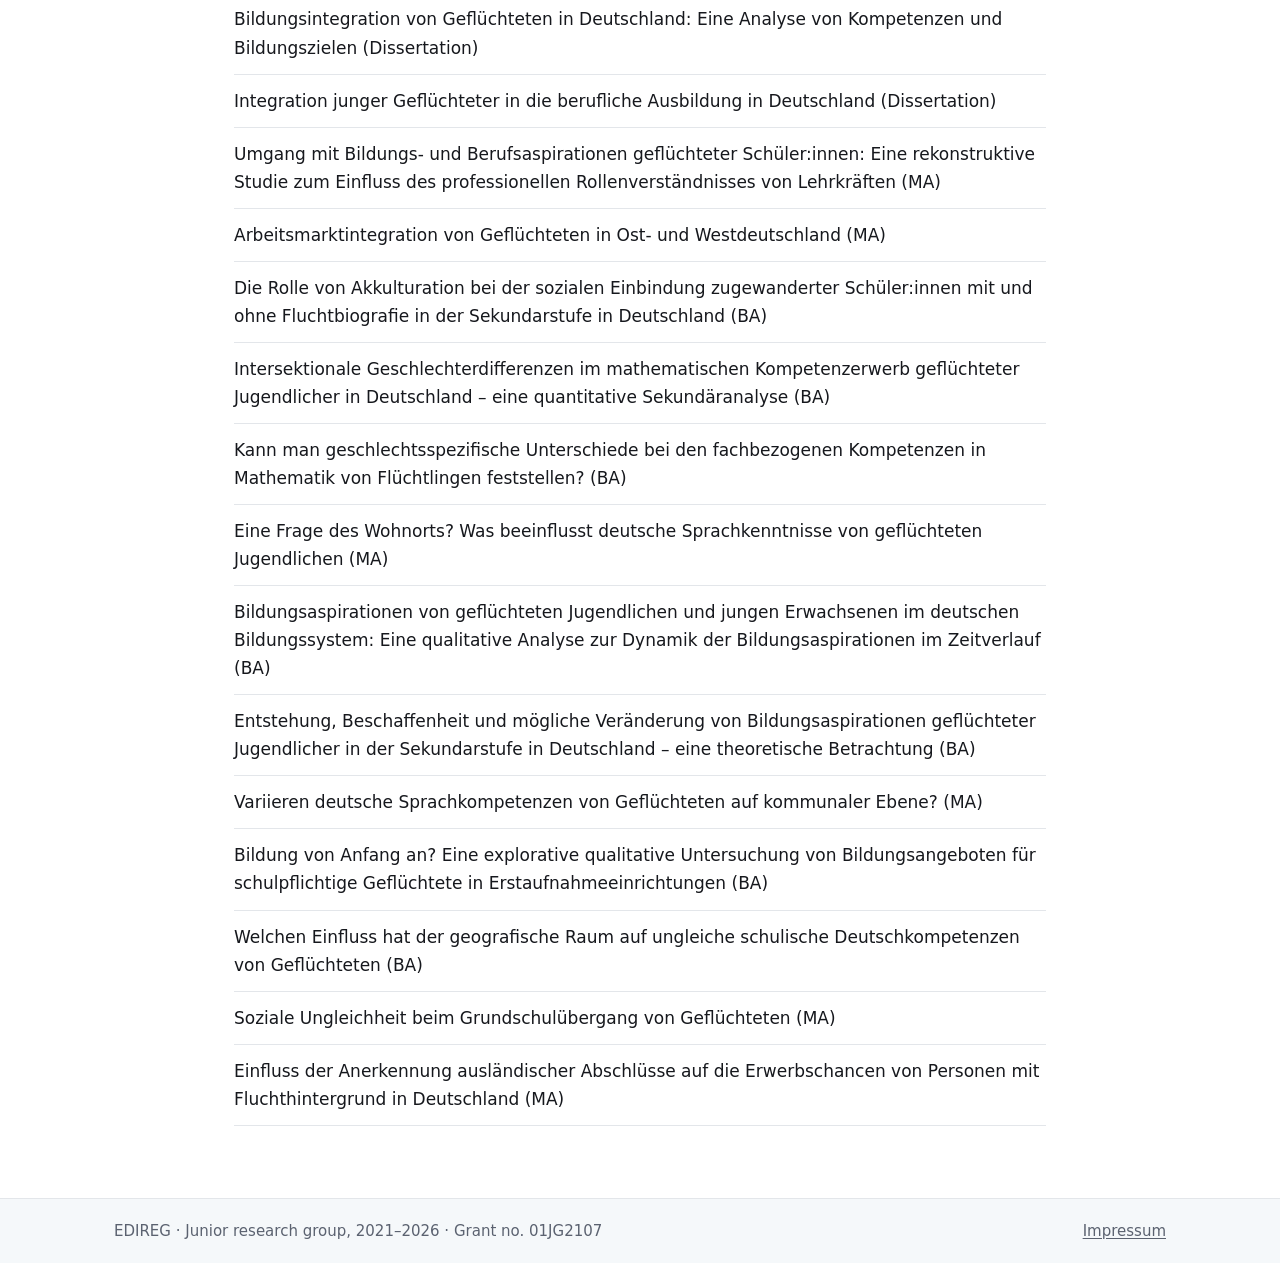
==== commit 3c34161c: "Remove duplicate publication entry for Busse and Winkler" ====
--- a/publications.html
+++ b/publications.html
@@ -56,7 +56,7 @@
 <li>Meyer, Franziska (2025): Integrating young refugees into VET: Do active labor market programs make a difference? Zeitschrift für Erziehungswissenschaft 28, pp. 639-699. DOI: <a href="https://link.springer.com/article/10.1007/s11618-025-01293-4">10.1007/s11618-025-01293-4</a></li>
 <li>Glinka, Hannah, Oliver Winkler (2024): Mathematisch-naturwissenschaftliche Kompetenzen zugewanderter Heranwachsender mit und ohne Fluchtbiographie: Welche Rolle spielt die sozioökonomische und ethno-linguale Schulklassenkomposition? Kölner Zeitschrift für Soziologie und Sozialpsychologie 76, S. 57-88. DOI: <a href="https://doi.org/10.1007/s11577-024-00938-2">10.1007/s11577-024-00938-2</a></li>
 <li>Winkler, Oliver (2024): Beyond Dreams? Zum Zusammenhang von Aufenthaltsdauer und beruflichen Bildungsaspirationen von 17-jährigen Geflüchteten. Berufsbildung in Wissenschaft und Praxis 2, S. 10-13. <a href="https://www.bwp-zeitschrift.de/dienst/publikationen/de/19533">https://www.bwp-zeitschrift.de/dienst/publikationen/de/19533</a></li>
-<li>Busse, Robin, Oliver Winkler (2024): „Soll ich eine Ausbildung machen?“ Entscheidungskalküle für berufliche Bildung bei geflüchteten Schüler:innen. In: Migration und Bildung in der globalisierten Welt. Perspektiven, Herausforderungen und Chancen in der Migrationsgesellschaft, Jonas Scharfenberg, Julia Hufnagl, Mara Spiekenheuer, Amani Kroner (Hrsg.), S. 21-34. Münster: Waxmann. DOI: <a href="https://doi.org/10.31244/9783830998419_2">10.31244/9783830998419_2</a><span class="note"><em>Reprinted in:</em> Winkler, Oliver (2025): Ungleichheit und Raum. Springer VS Wiesbaden. DOI: <a href="https://doi.org/10.1007/978-3-658-49186-4">10.1007/978-3-658-49186-4</a> · <strong>Free author manuscript:</strong> <a href="https://www.researchgate.net/publication/378329478_Soll_ich_eine_Ausbildung_machen_Entscheidungskalkule_fur_berufliche_Bildung_bei_gefluchteten_Schulerinnen">ResearchGate</a></span></li>
+<li>Busse, Robin, Oliver Winkler (2024): „Soll ich eine Ausbildung machen?“ Entscheidungskalküle für berufliche Bildung bei geflüchteten Schüler:innen. In: Migration und Bildung in der globalisierten Welt. Perspektiven, Herausforderungen und Chancen in der Migrationsgesellschaft, Jonas Scharfenberg, Julia Hufnagl, Mara Spiekenheuer, Amani Kroner (Hrsg.), S. 21-34. Münster: Waxmann. DOI: <a href="https://doi.org/10.31244/9783830998419_2">10.31244/9783830998419_2</a><span class="note"><em> Reprinted in:</em> Winkler, Oliver (2025): Ungleichheit und Raum. Springer VS Wiesbaden. DOI: <a href="https://doi.org/10.1007/978-3-658-49186-4">10.1007/978-3-658-49186-4</a> · <strong>Free author manuscript:</strong> <a href="https://www.researchgate.net/publication/378329478_Soll_ich_eine_Ausbildung_machen_Entscheidungskalkule_fur_berufliche_Bildung_bei_gefluchteten_Schulerinnen">ResearchGate</a></span></li>
 <li>Meyer, Franziska &amp; Winkler, Oliver (2023): Place of residence does matter for educational integration: The relevance of spatial contexts for refugees’ transition to VET in Germany. Social Sciences 12, 3, pp. 1-30. DOI: <a href="https://doi.org/10.3390/socsci12030120">10.3390/socsci12030120</a></li>
 <li>Will, Gisela, Regina Becker &amp; Oliver Winkler (2022): Educational policies matter: How schooling strategies influence refugee adolescents’ school participation in lower secondary education in Germany. Frontiers in Sociology 7, pp. 1-22. DOI: <a href="https://doi.org/10.3389/fsoc.2022.842543">10.3389/fsoc.2022.842543</a></li>
 <li>Winkler, Oliver (2021): Flucht, Bildung und Integration. Zum Stand der Bildungsintegration von geflüchteten Kindern und Jugendlichen in Deutschland. In: Berlit, Uwe, Hoppe, Michael, Kluth, Winfried (Hg.): Jahrbuch des Migrationsrechts für die Bundesrepublik Deutschland (JBMigR), S. 397-420. DOI: <a href="https://doi.org/10.5771/9783748911425-397">10.5771/9783748911425-397</a></li>
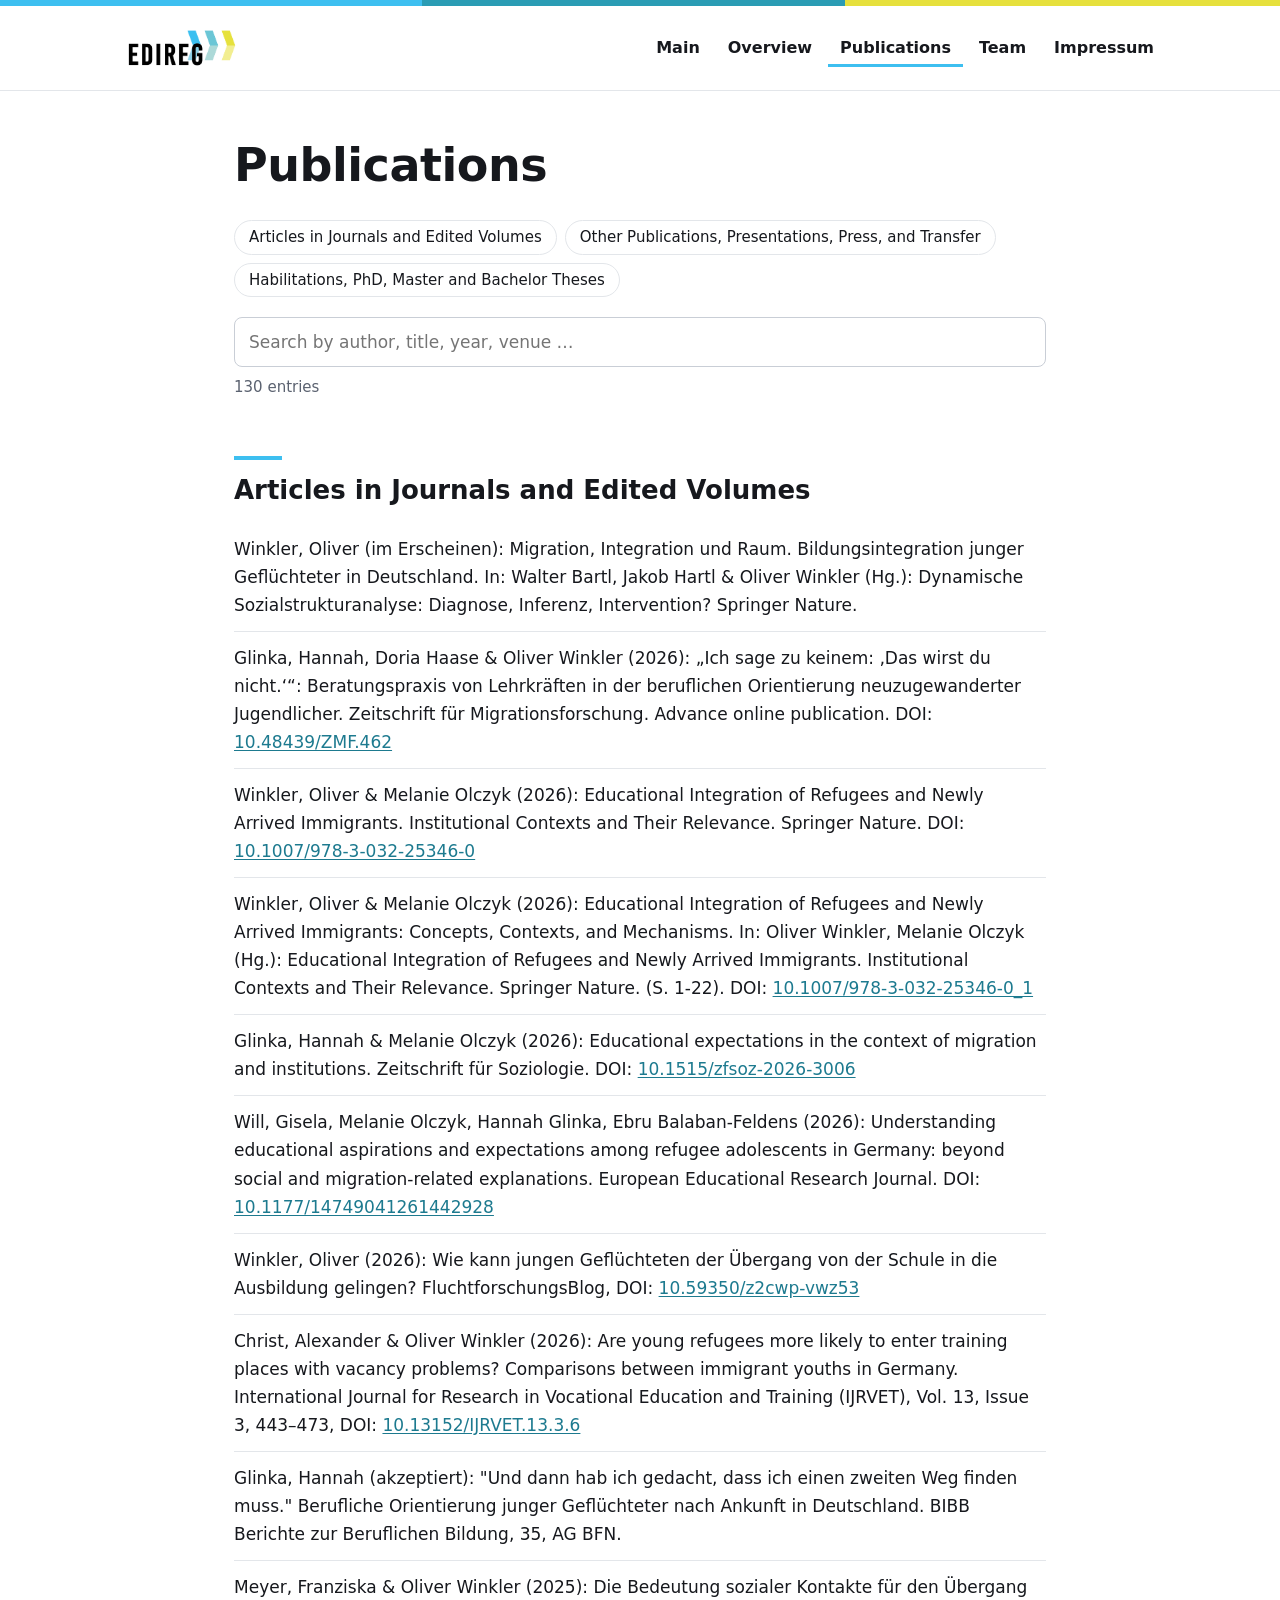
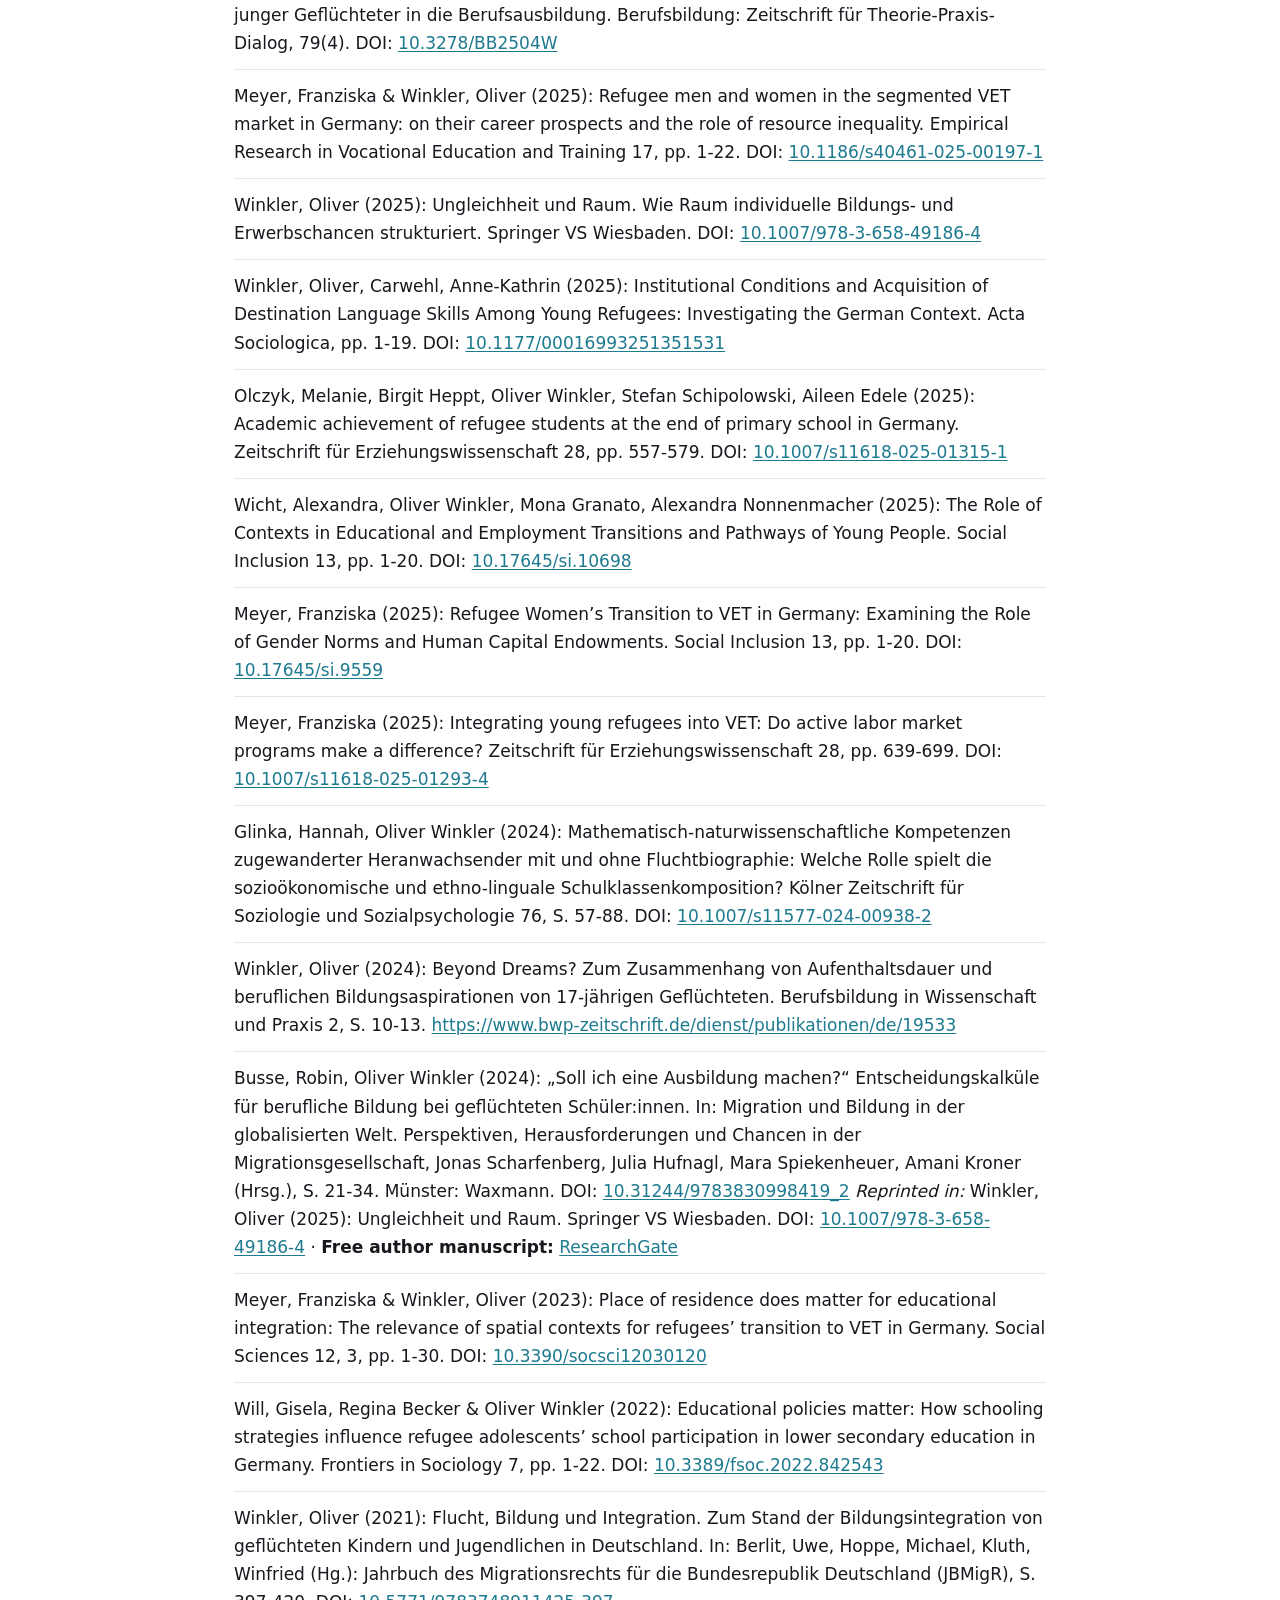
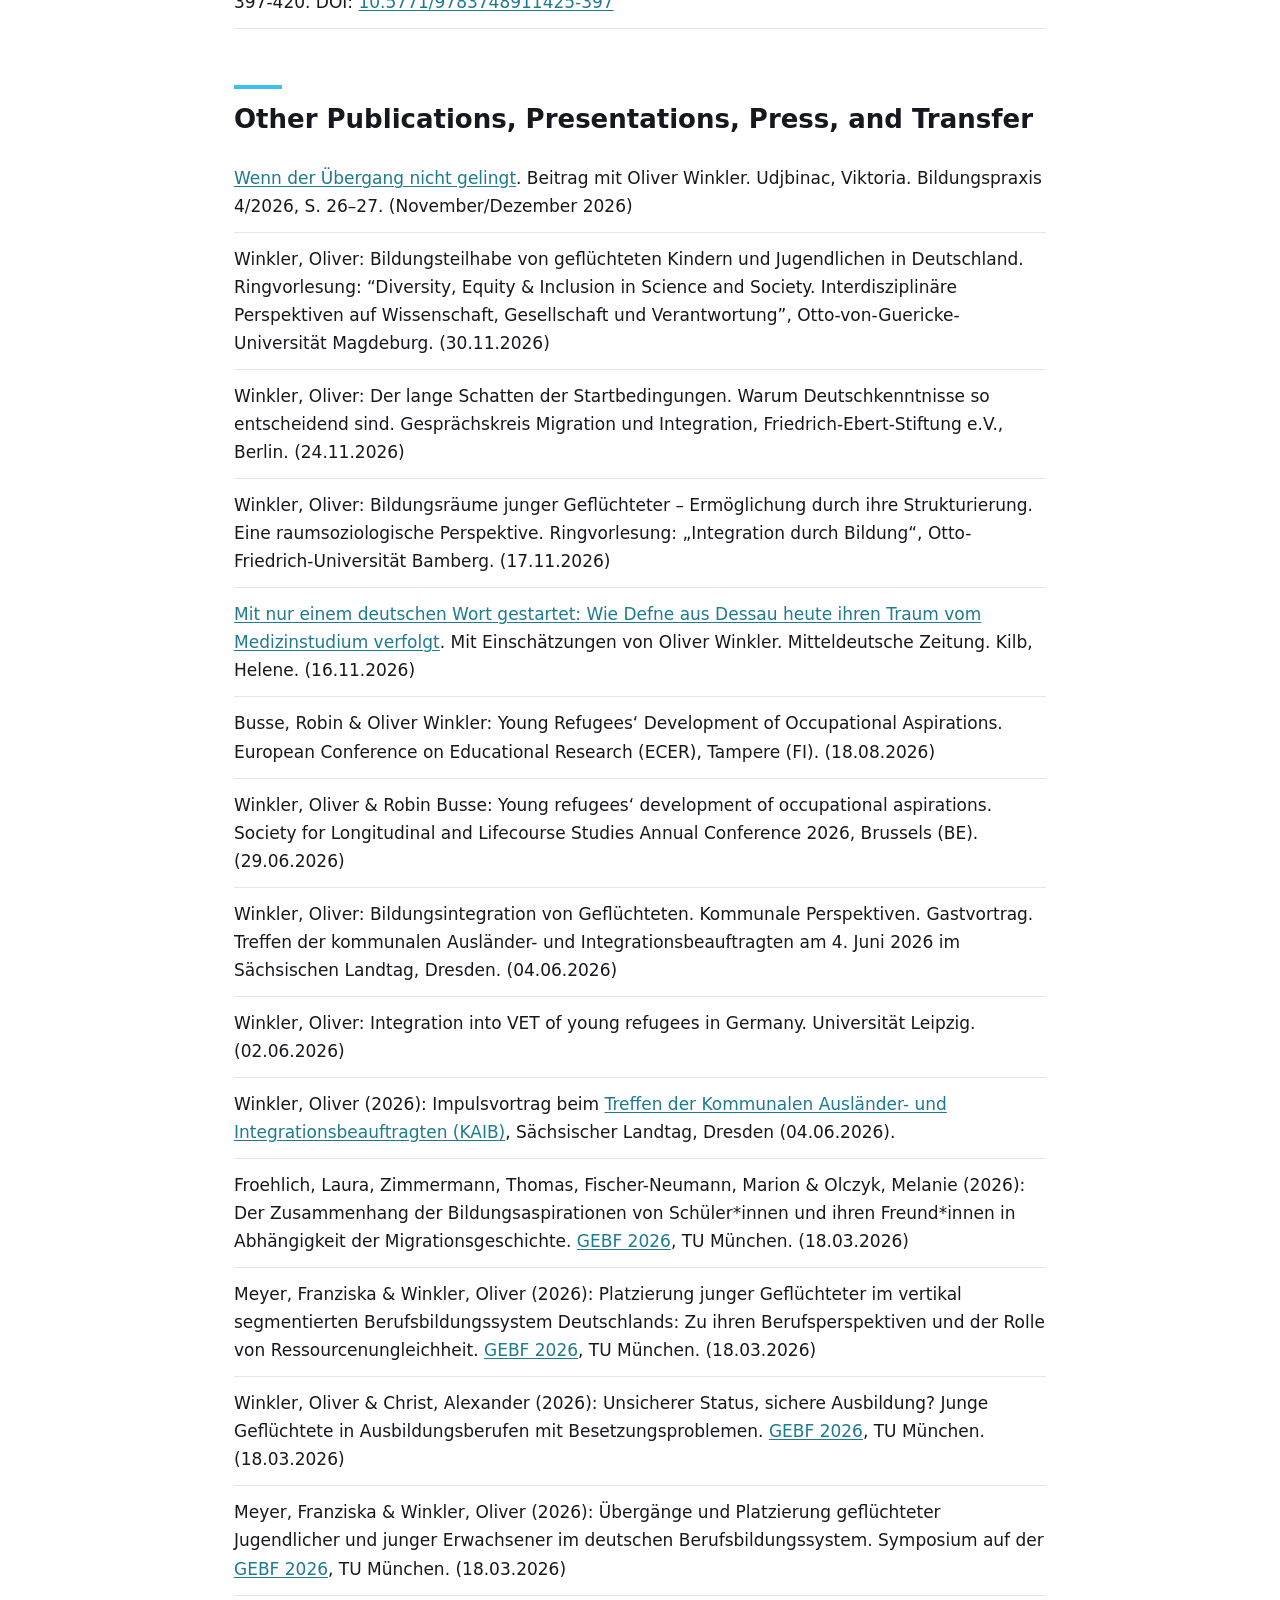
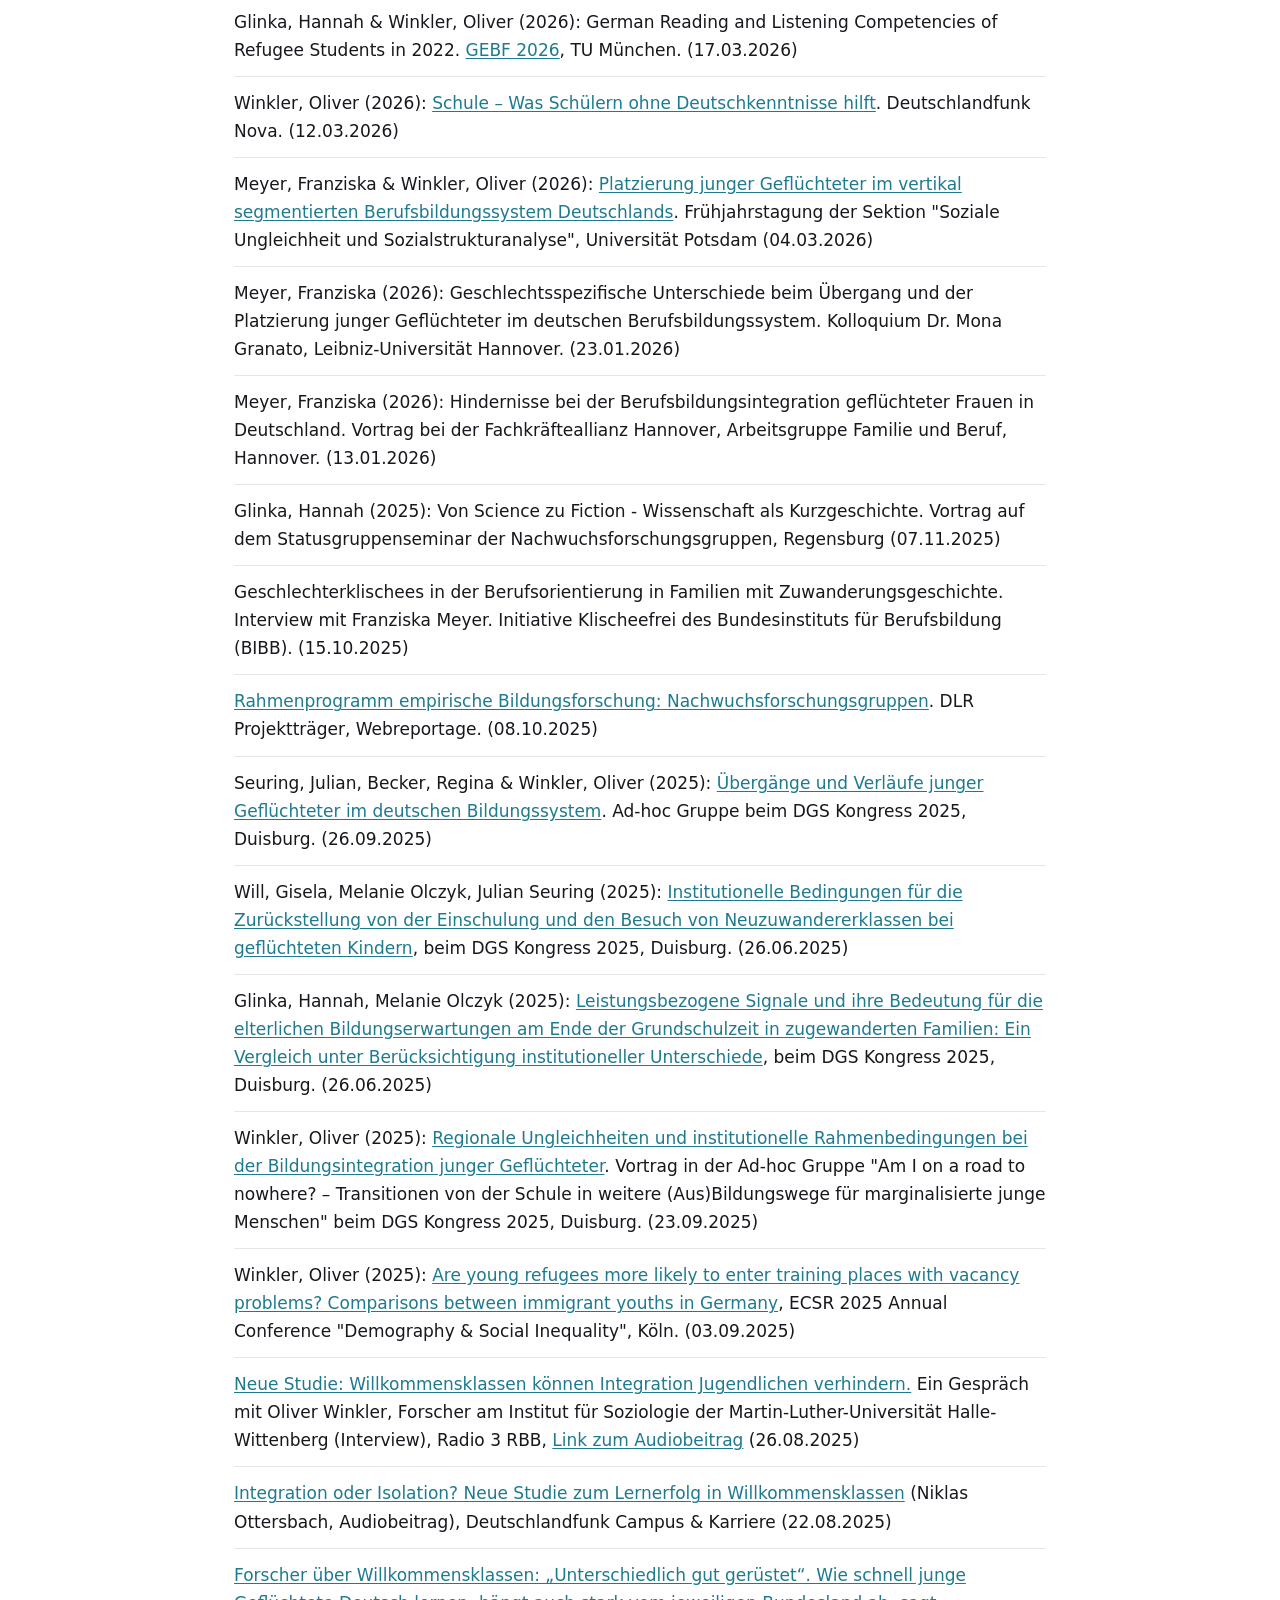
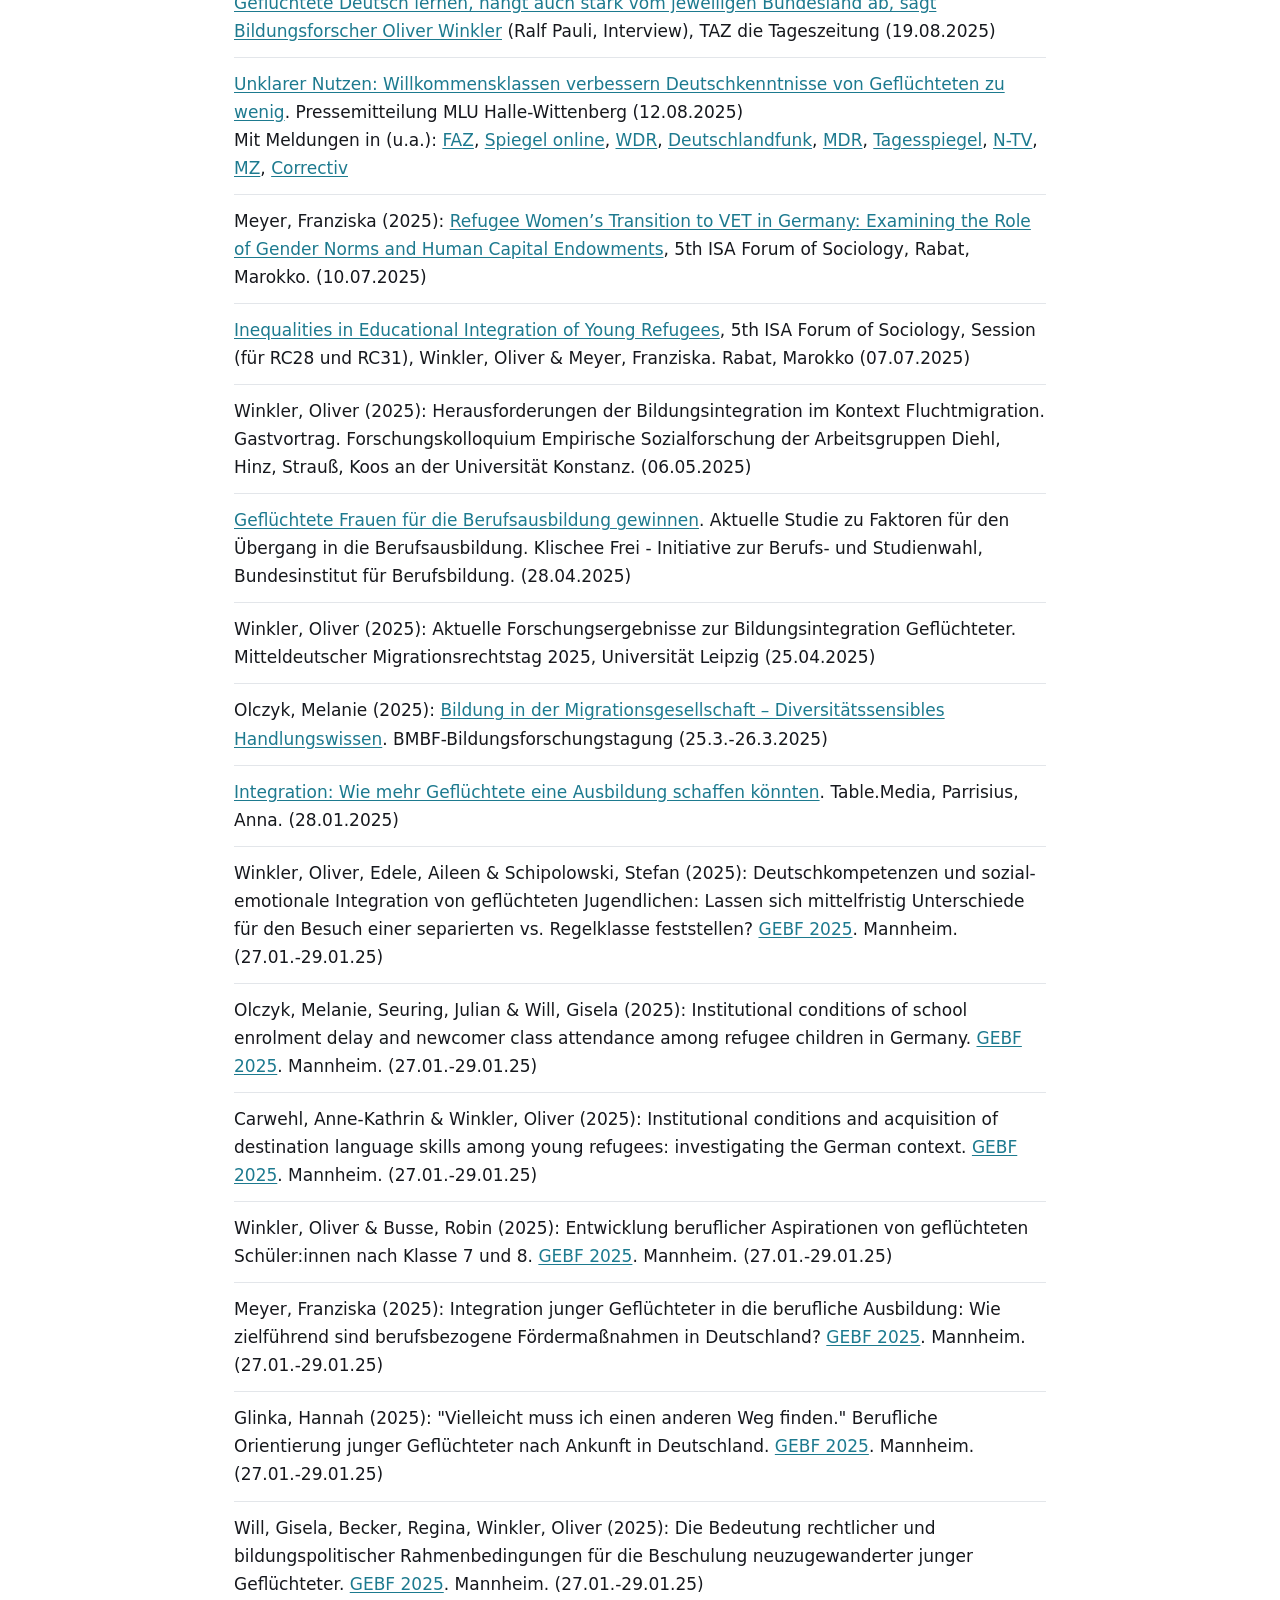
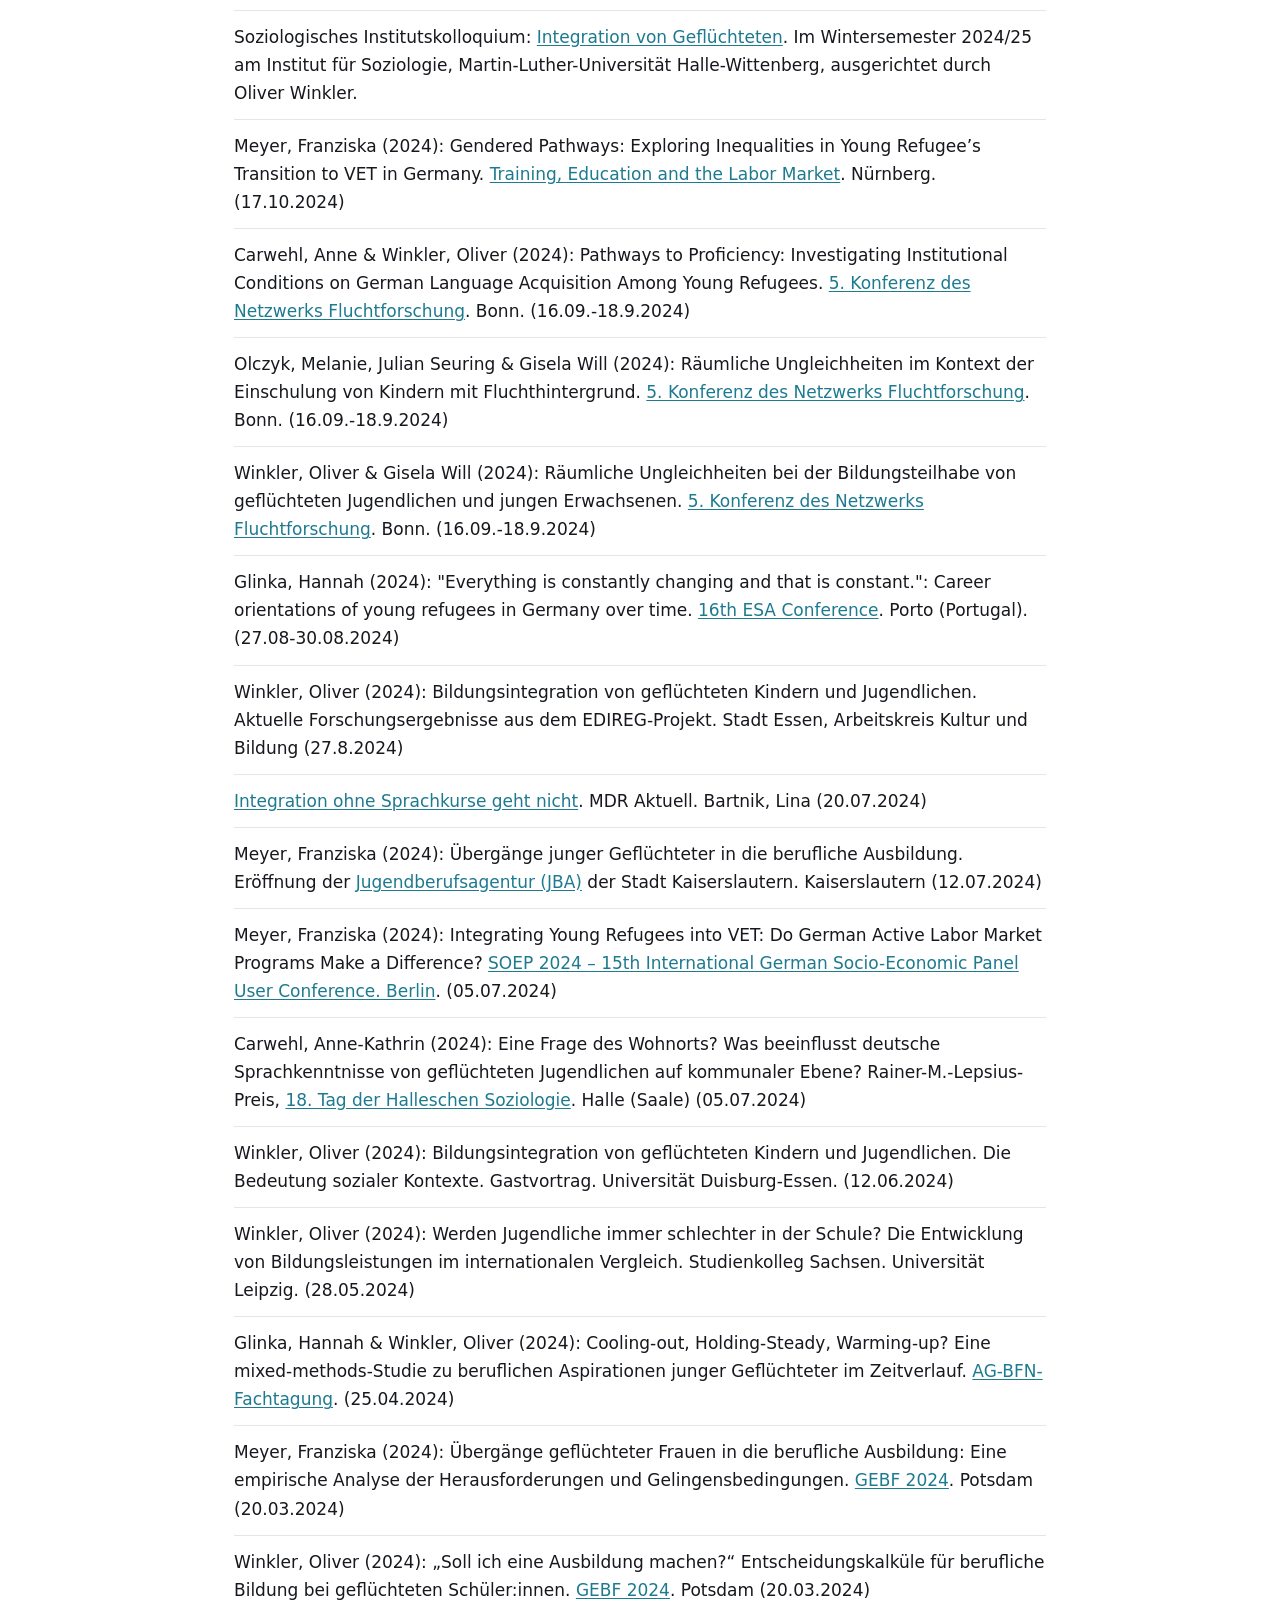
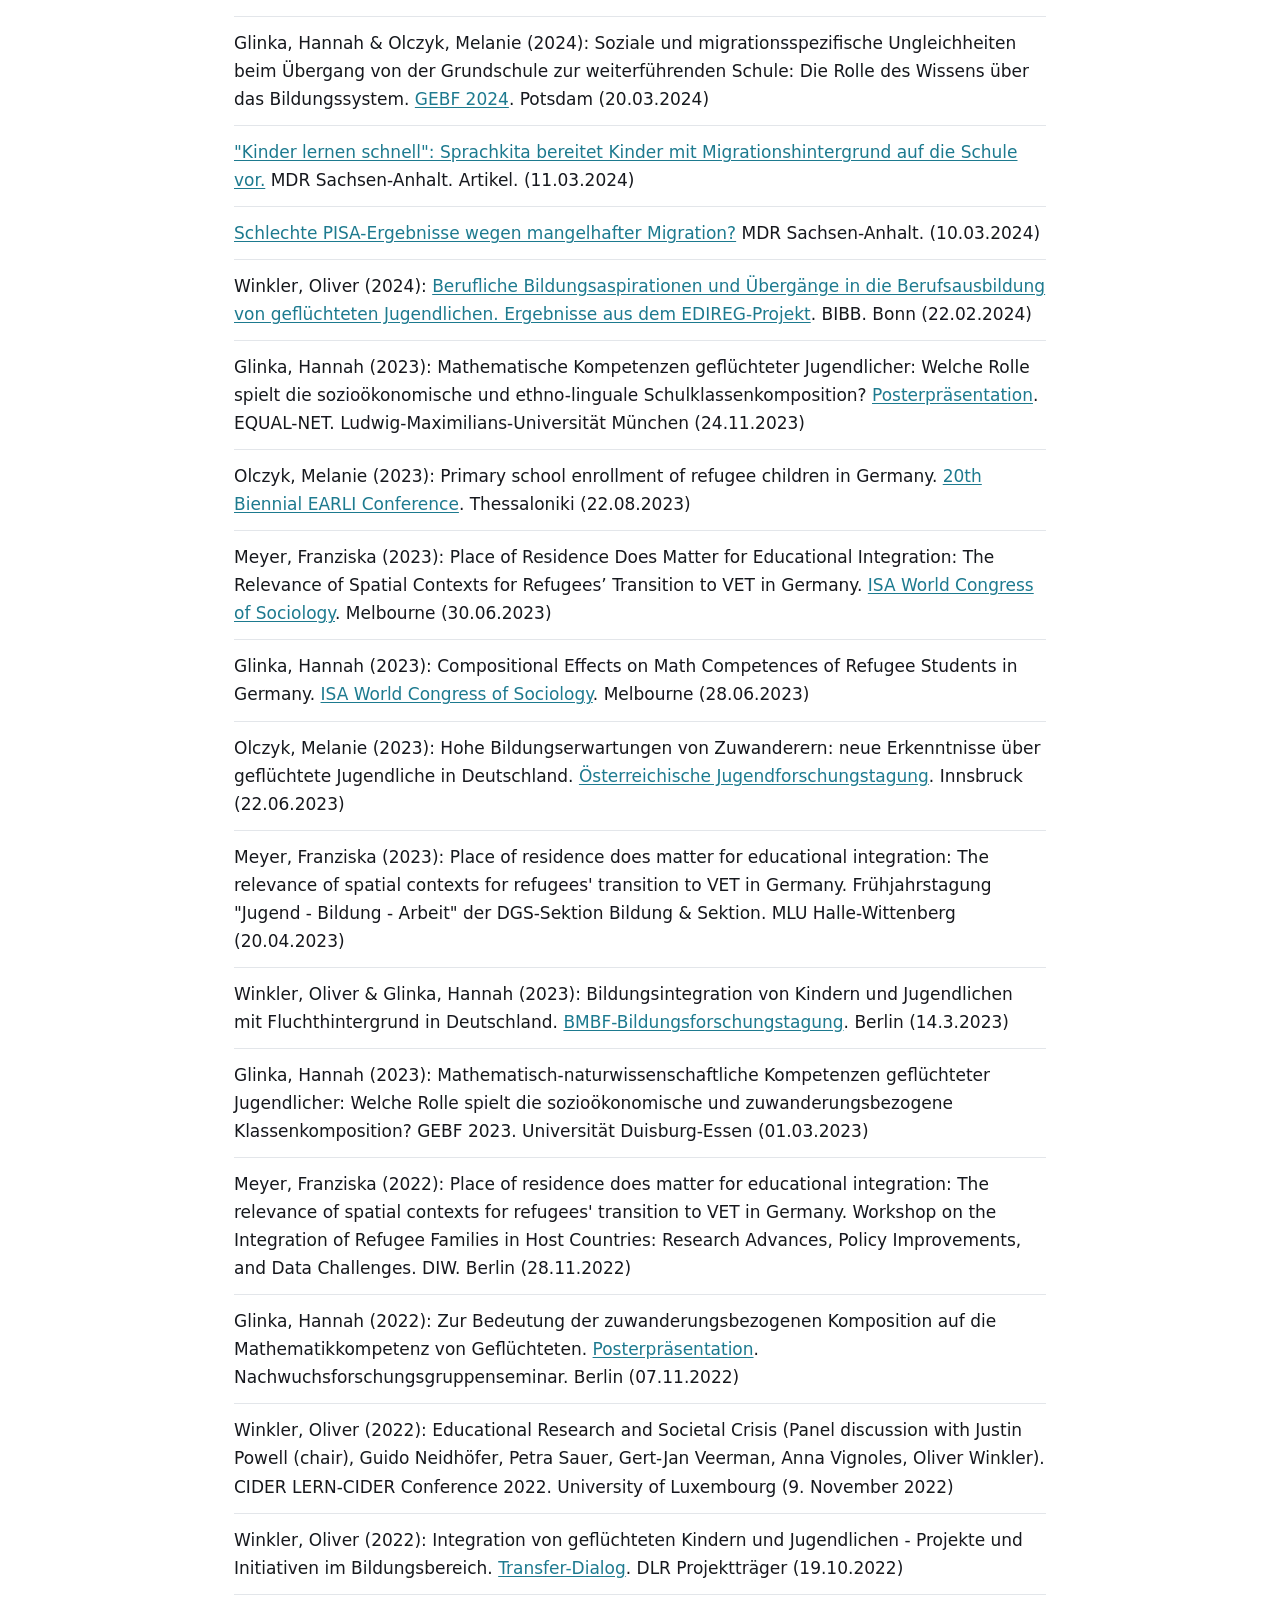
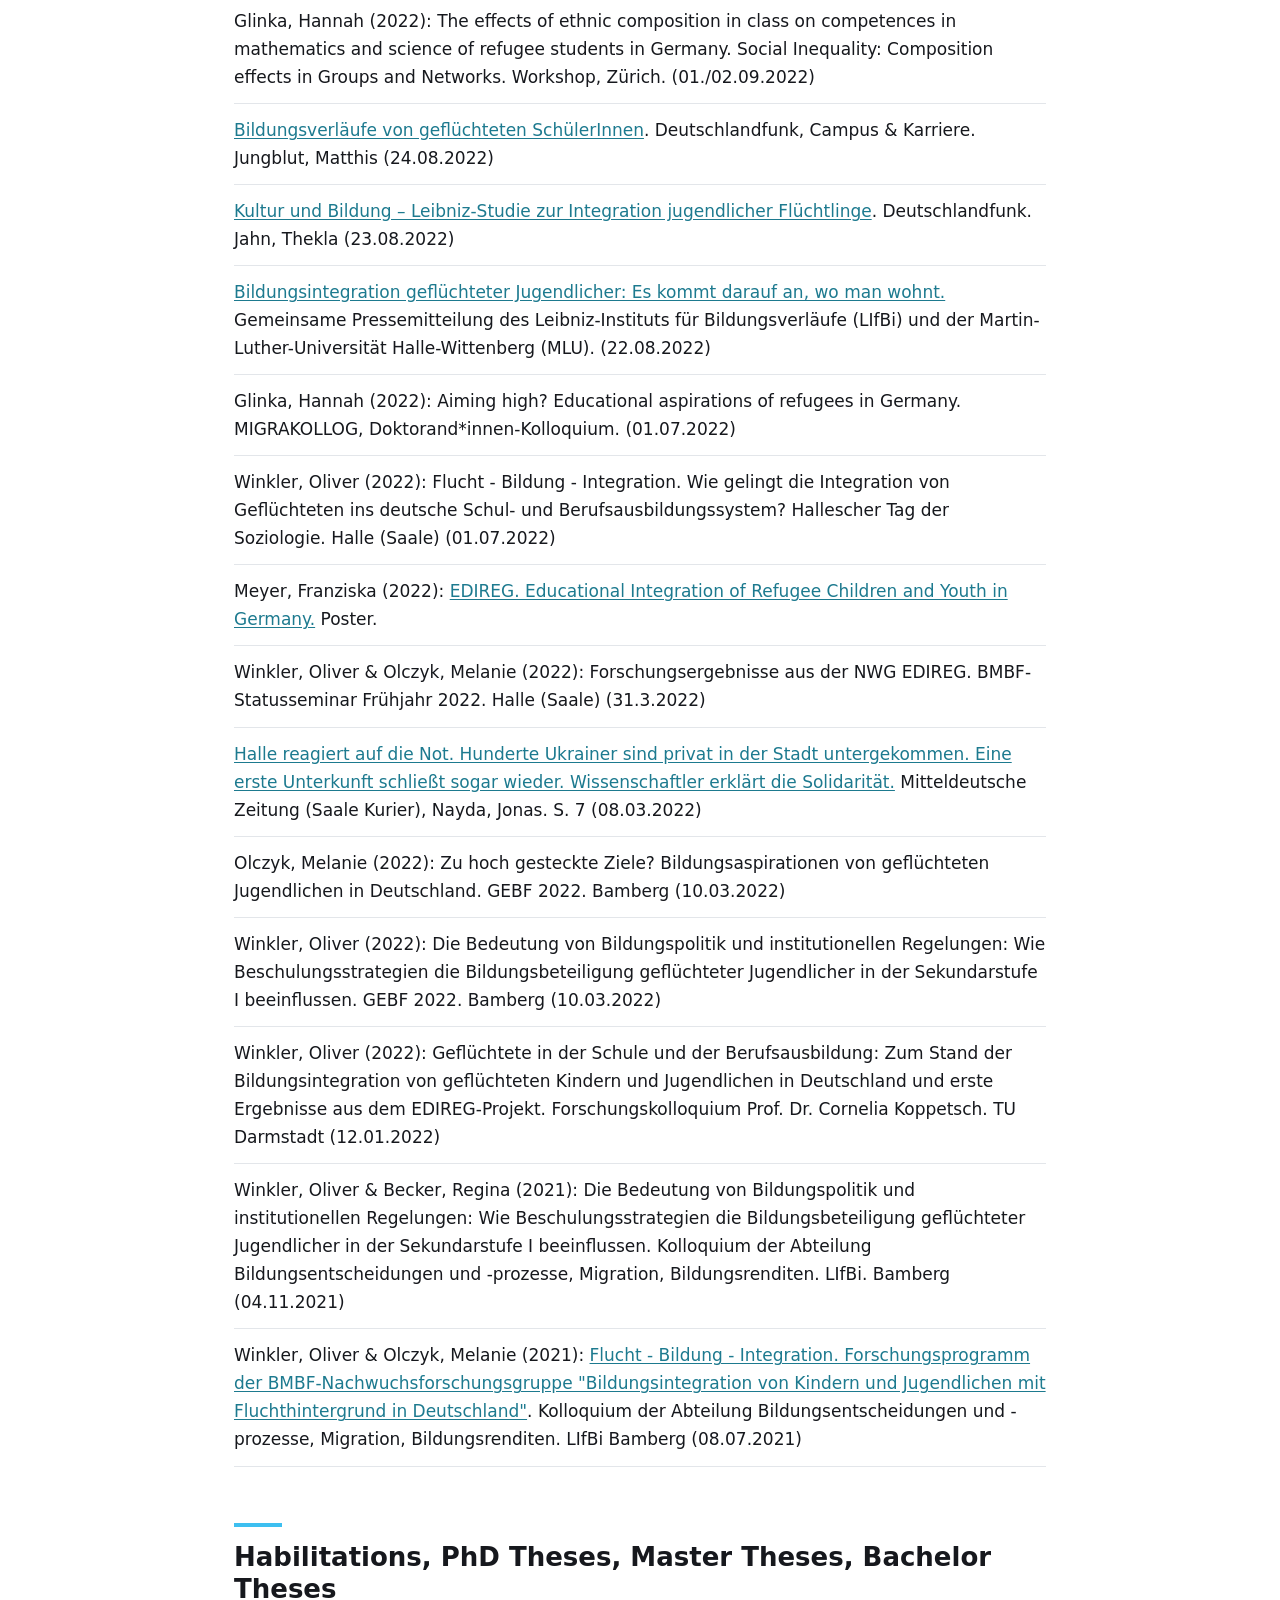
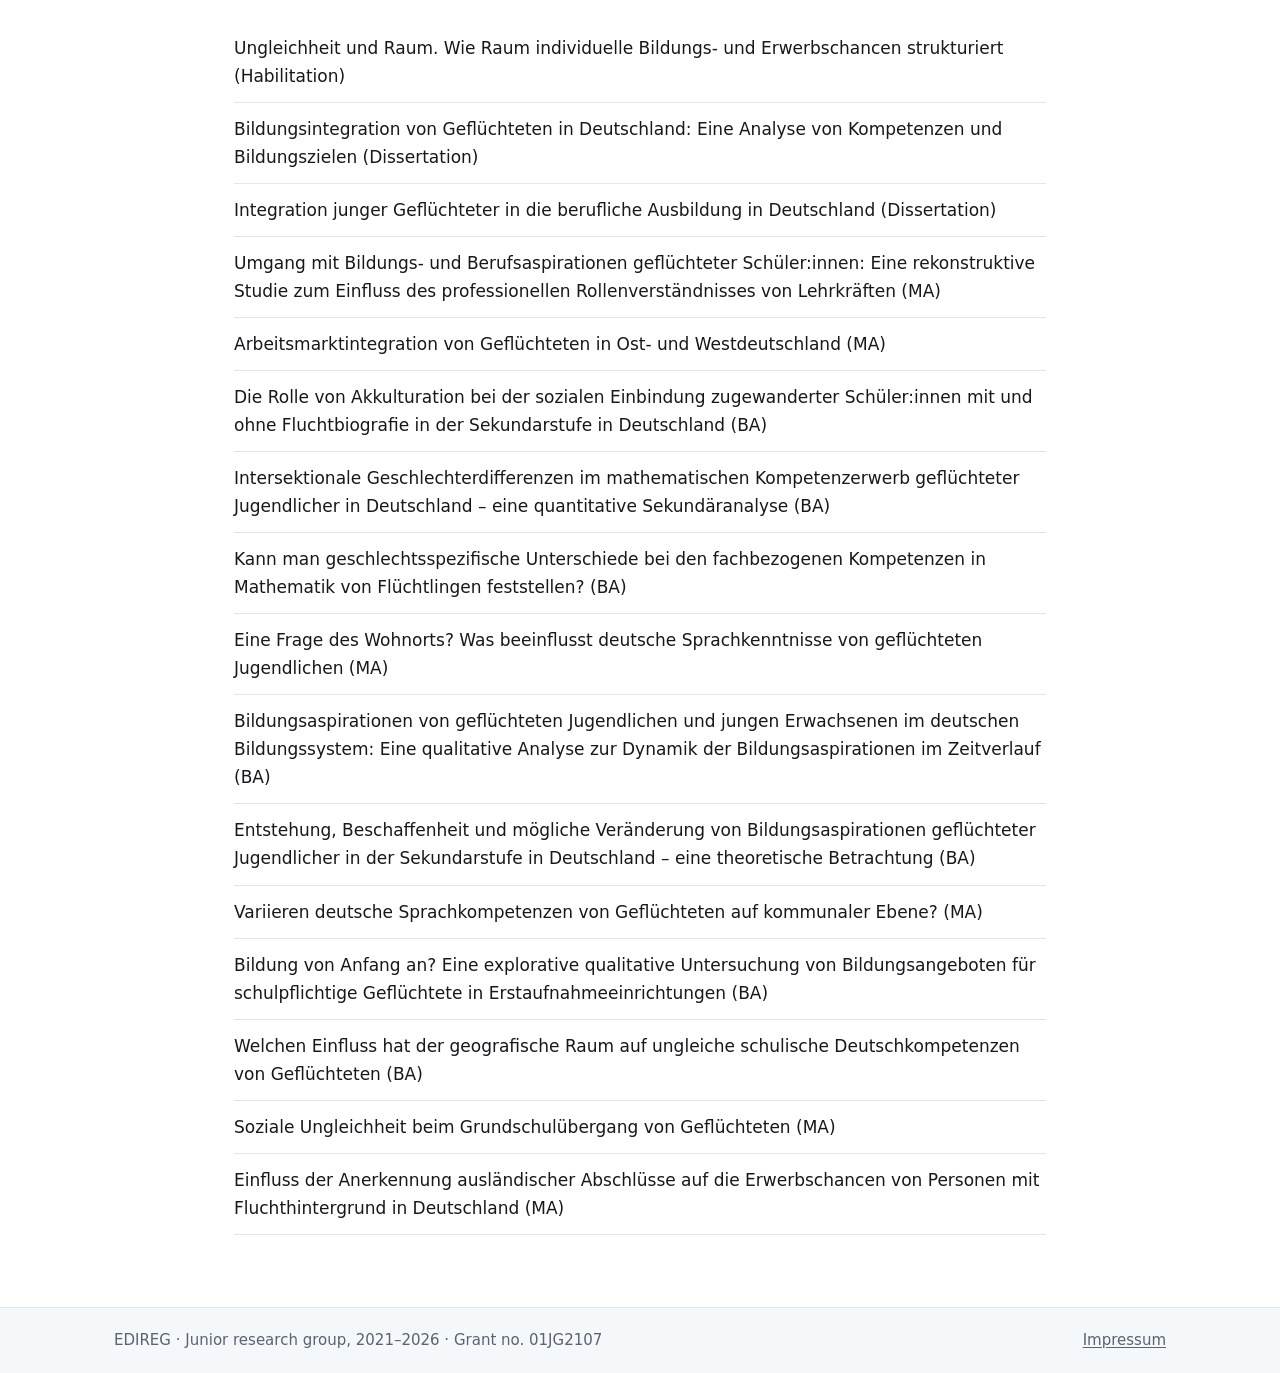
==== commit 0be8a88f: "Add files via upload" ====
--- a/publications.html
+++ b/publications.html
@@ -38,6 +38,7 @@
 
 <h2 id="articles">Articles in Journals and Edited Volumes</h2>
 <ul class="pubs">
+<li>Winkler, Oliver (im Erscheinen): Migration, Integration und Raum. Bildungsintegration junger Geflüchteter in Deutschland. In: Walter Bartl, Jakob Hartl &amp; Oliver Winkler (Hg.): Dynamische Sozialstrukturanalyse: Diagnose, Inferenz, Intervention? Springer Nature.</li>
 <li>Glinka, Hannah, Doria Haase &amp; Oliver Winkler (2026): „Ich sage zu keinem: ‚Das wirst du nicht.‘“: Beratungspraxis von Lehrkräften in der beruflichen Orientierung neuzugewanderter Jugendlicher. Zeitschrift für Migrationsforschung. Advance online publication. DOI: <a href="https://doi.org/10.48439/ZMF.462">10.48439/ZMF.462</a></li>
 <li>Winkler, Oliver &amp; Melanie Olczyk (2026): Educational Integration of Refugees and Newly Arrived Immigrants. Institutional Contexts and Their Relevance. Springer Nature. DOI: <a href="https://doi.org/10.1007/978-3-032-25346-0">10.1007/978-3-032-25346-0</a></li>
 <li>Winkler, Oliver &amp; Melanie Olczyk (2026): Educational Integration of Refugees and Newly Arrived Immigrants: Concepts, Contexts, and Mechanisms. In: Oliver Winkler, Melanie Olczyk (Hg.): Educational Integration of Refugees and Newly Arrived Immigrants. Institutional Contexts and Their Relevance. Springer Nature. (S. 1-22). DOI: <a href="https://doi.org/10.1007/978-3-032-25346-0_1">10.1007/978-3-032-25346-0_1</a></li>
@@ -56,7 +57,7 @@
 <li>Meyer, Franziska (2025): Integrating young refugees into VET: Do active labor market programs make a difference? Zeitschrift für Erziehungswissenschaft 28, pp. 639-699. DOI: <a href="https://link.springer.com/article/10.1007/s11618-025-01293-4">10.1007/s11618-025-01293-4</a></li>
 <li>Glinka, Hannah, Oliver Winkler (2024): Mathematisch-naturwissenschaftliche Kompetenzen zugewanderter Heranwachsender mit und ohne Fluchtbiographie: Welche Rolle spielt die sozioökonomische und ethno-linguale Schulklassenkomposition? Kölner Zeitschrift für Soziologie und Sozialpsychologie 76, S. 57-88. DOI: <a href="https://doi.org/10.1007/s11577-024-00938-2">10.1007/s11577-024-00938-2</a></li>
 <li>Winkler, Oliver (2024): Beyond Dreams? Zum Zusammenhang von Aufenthaltsdauer und beruflichen Bildungsaspirationen von 17-jährigen Geflüchteten. Berufsbildung in Wissenschaft und Praxis 2, S. 10-13. <a href="https://www.bwp-zeitschrift.de/dienst/publikationen/de/19533">https://www.bwp-zeitschrift.de/dienst/publikationen/de/19533</a></li>
-<li>Busse, Robin, Oliver Winkler (2024): „Soll ich eine Ausbildung machen?“ Entscheidungskalküle für berufliche Bildung bei geflüchteten Schüler:innen. In: Migration und Bildung in der globalisierten Welt. Perspektiven, Herausforderungen und Chancen in der Migrationsgesellschaft, Jonas Scharfenberg, Julia Hufnagl, Mara Spiekenheuer, Amani Kroner (Hrsg.), S. 21-34. Münster: Waxmann. DOI: <a href="https://doi.org/10.31244/9783830998419_2">10.31244/9783830998419_2</a><span class="note"><em> Reprinted in:</em> Winkler, Oliver (2025): Ungleichheit und Raum. Springer VS Wiesbaden. DOI: <a href="https://doi.org/10.1007/978-3-658-49186-4">10.1007/978-3-658-49186-4</a> · <strong>Free author manuscript:</strong> <a href="https://www.researchgate.net/publication/378329478_Soll_ich_eine_Ausbildung_machen_Entscheidungskalkule_fur_berufliche_Bildung_bei_gefluchteten_Schulerinnen">ResearchGate</a></span></li>
+<li>Busse, Robin, Oliver Winkler (2024): „Soll ich eine Ausbildung machen?“ Entscheidungskalküle für berufliche Bildung bei geflüchteten Schüler:innen. In: Migration und Bildung in der globalisierten Welt. Perspektiven, Herausforderungen und Chancen in der Migrationsgesellschaft, Jonas Scharfenberg, Julia Hufnagl, Mara Spiekenheuer, Amani Kroner (Hrsg.), S. 21-34. Münster: Waxmann. DOI: <a href="https://doi.org/10.31244/9783830998419_2">10.31244/9783830998419_2</a> <span class="note"><em>Reprinted in:</em> Winkler, Oliver (2025): Ungleichheit und Raum. Springer VS Wiesbaden. DOI: <a href="https://doi.org/10.1007/978-3-658-49186-4">10.1007/978-3-658-49186-4</a> · <strong>Free author manuscript:</strong> <a href="https://www.researchgate.net/publication/378329478_Soll_ich_eine_Ausbildung_machen_Entscheidungskalkule_fur_berufliche_Bildung_bei_gefluchteten_Schulerinnen">ResearchGate</a></span></li>
 <li>Meyer, Franziska &amp; Winkler, Oliver (2023): Place of residence does matter for educational integration: The relevance of spatial contexts for refugees’ transition to VET in Germany. Social Sciences 12, 3, pp. 1-30. DOI: <a href="https://doi.org/10.3390/socsci12030120">10.3390/socsci12030120</a></li>
 <li>Will, Gisela, Regina Becker &amp; Oliver Winkler (2022): Educational policies matter: How schooling strategies influence refugee adolescents’ school participation in lower secondary education in Germany. Frontiers in Sociology 7, pp. 1-22. DOI: <a href="https://doi.org/10.3389/fsoc.2022.842543">10.3389/fsoc.2022.842543</a></li>
 <li>Winkler, Oliver (2021): Flucht, Bildung und Integration. Zum Stand der Bildungsintegration von geflüchteten Kindern und Jugendlichen in Deutschland. In: Berlit, Uwe, Hoppe, Michael, Kluth, Winfried (Hg.): Jahrbuch des Migrationsrechts für die Bundesrepublik Deutschland (JBMigR), S. 397-420. DOI: <a href="https://doi.org/10.5771/9783748911425-397">10.5771/9783748911425-397</a></li>
